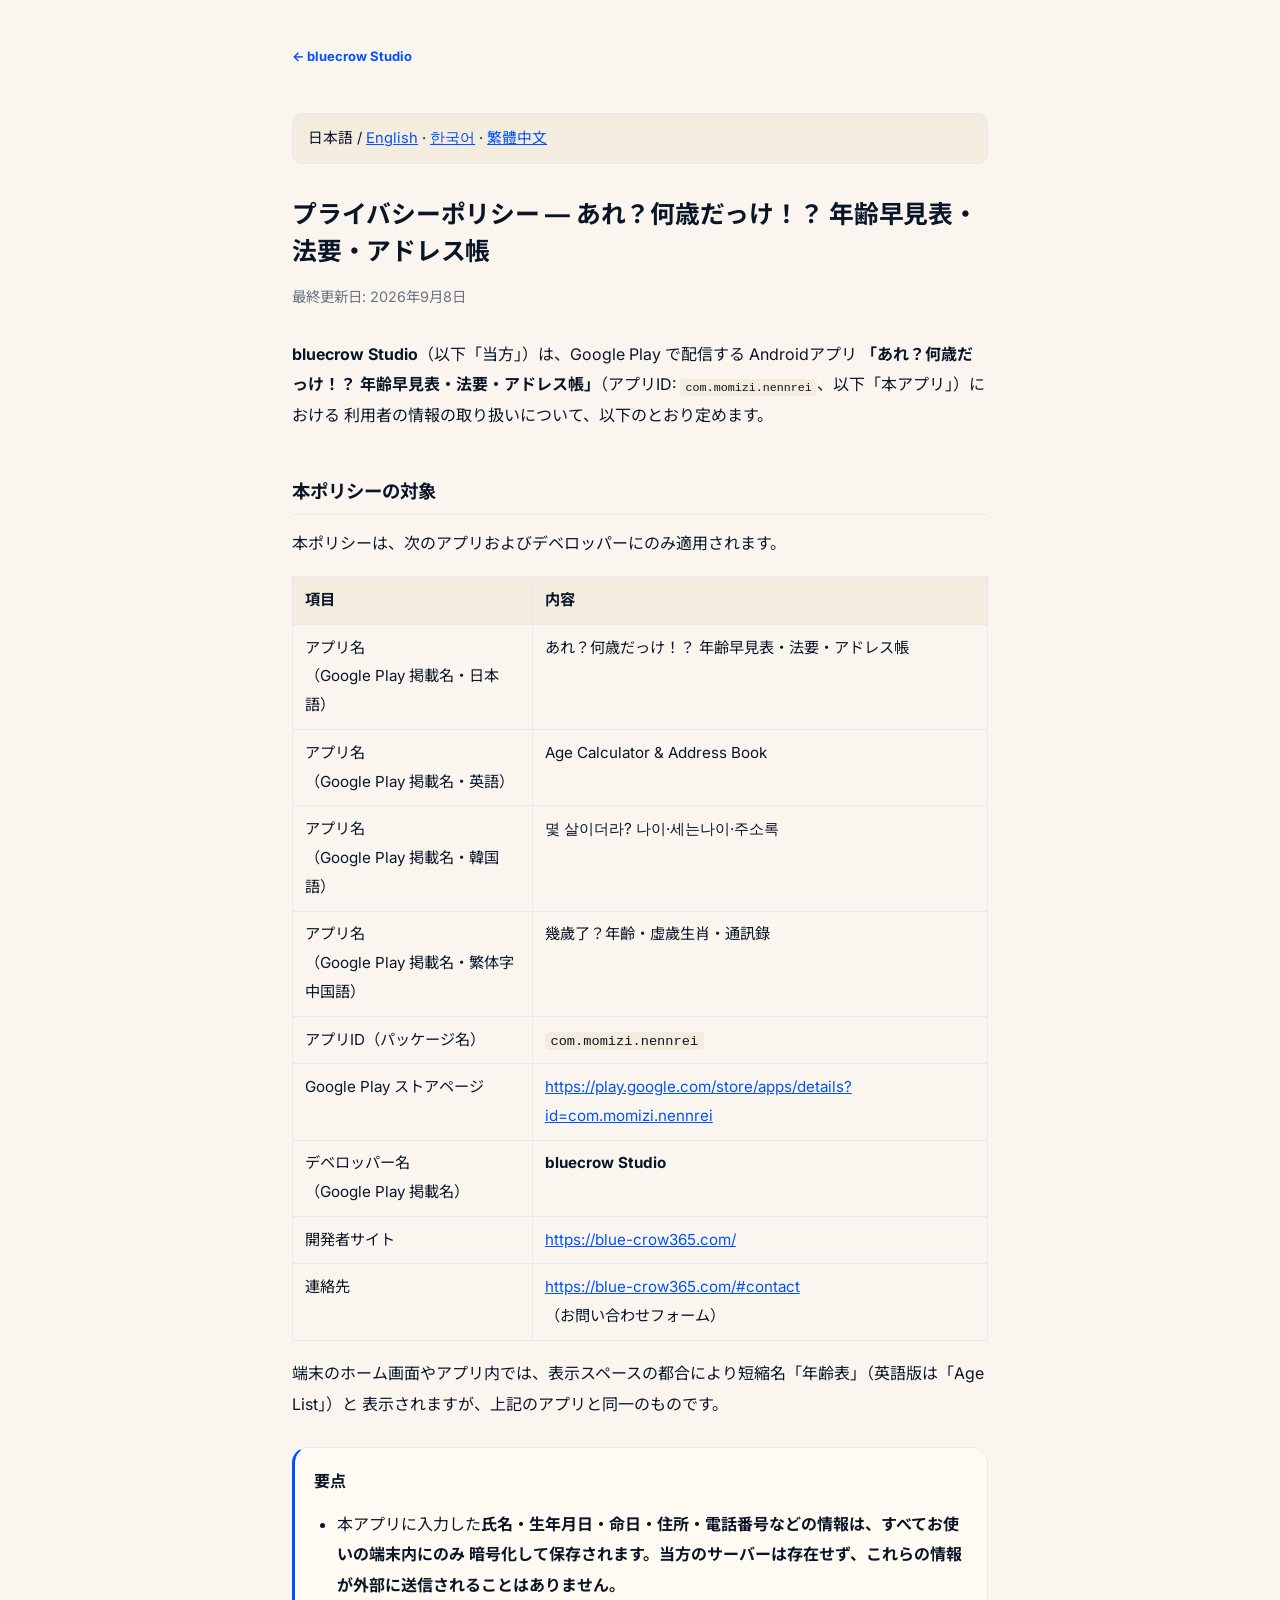
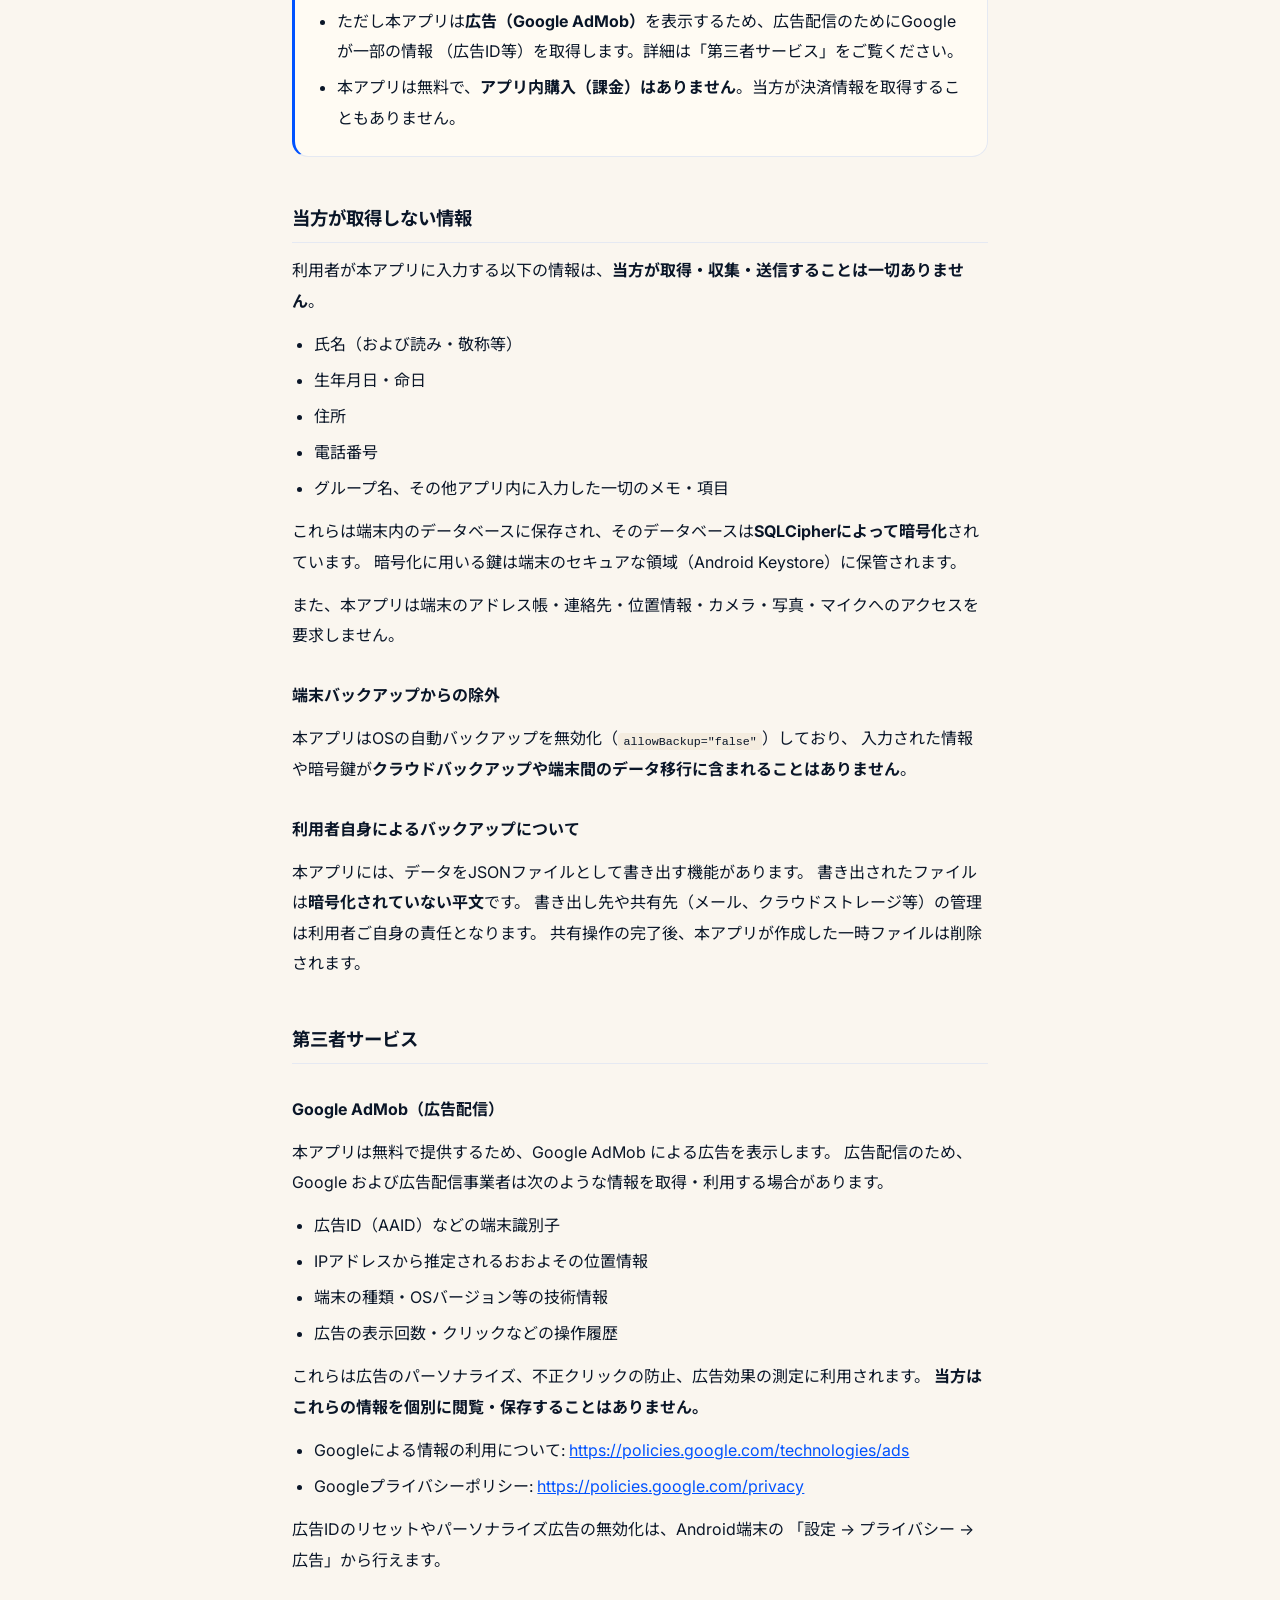
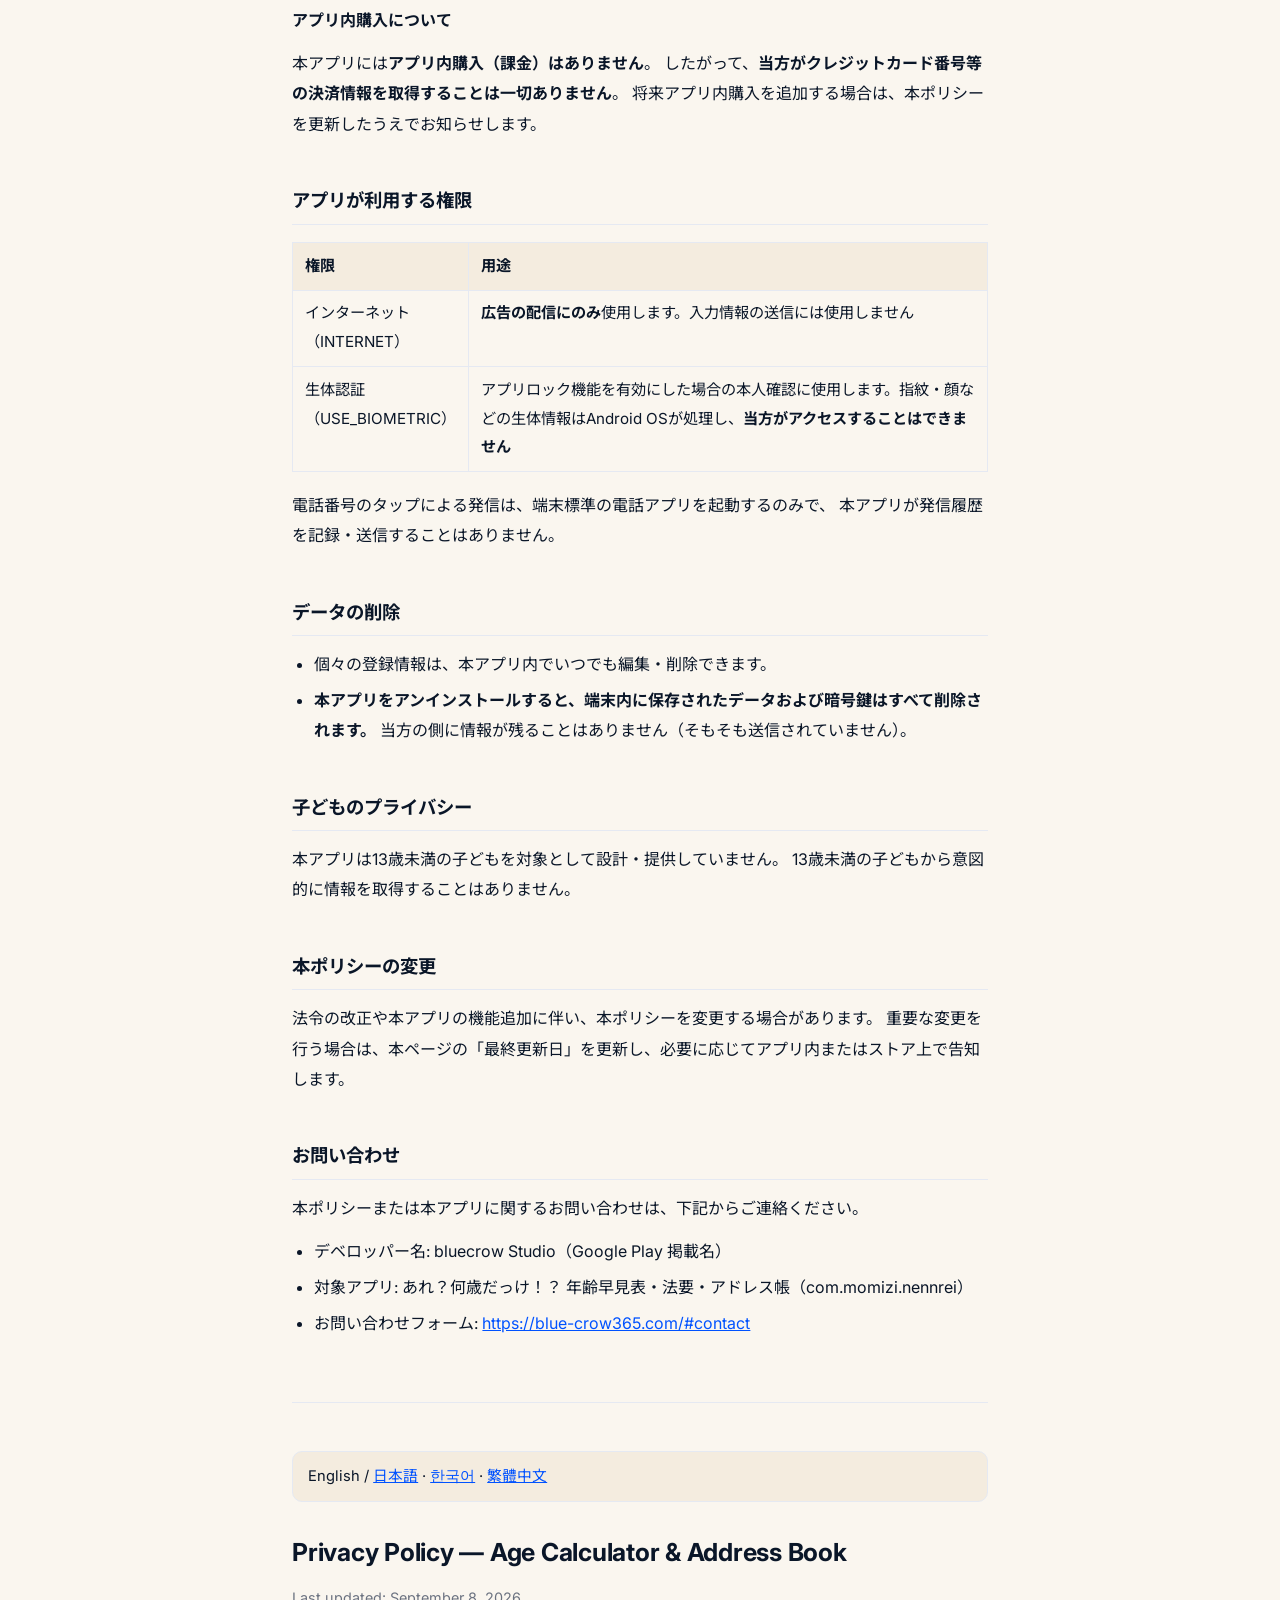
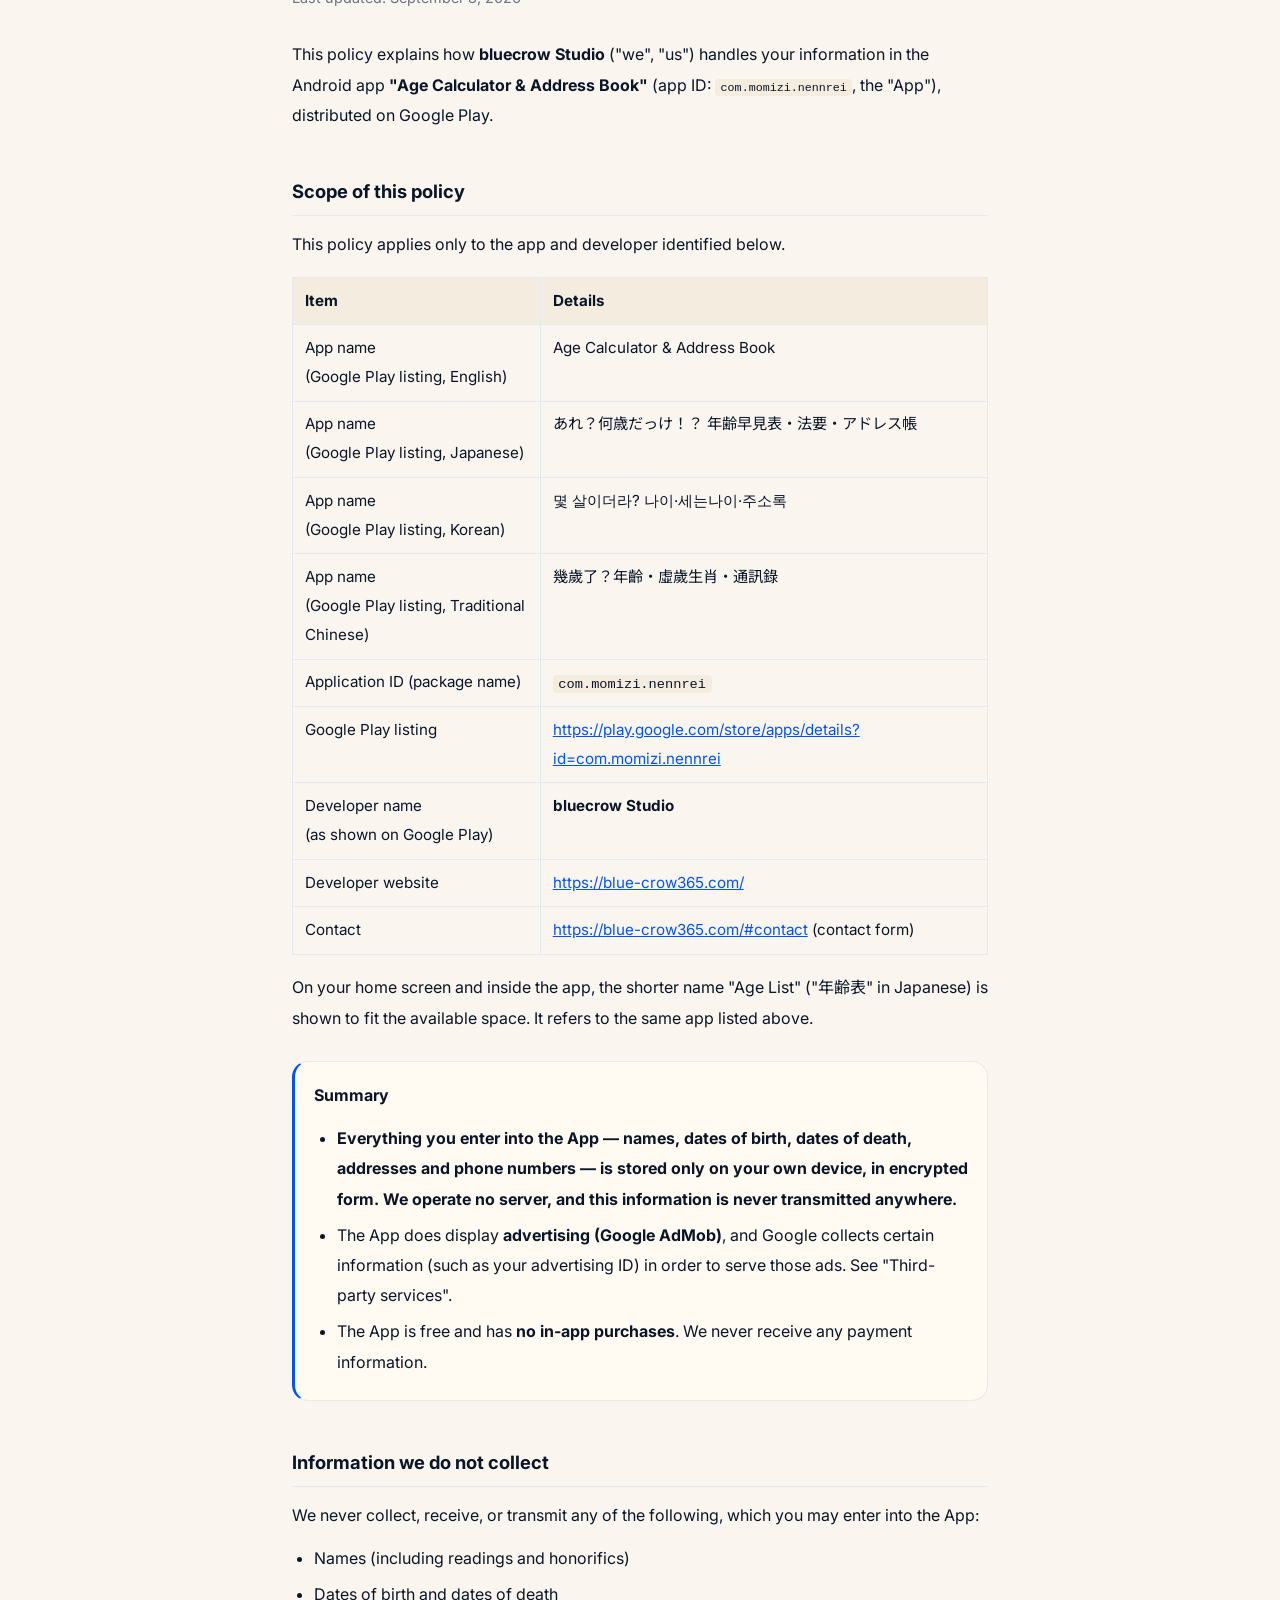
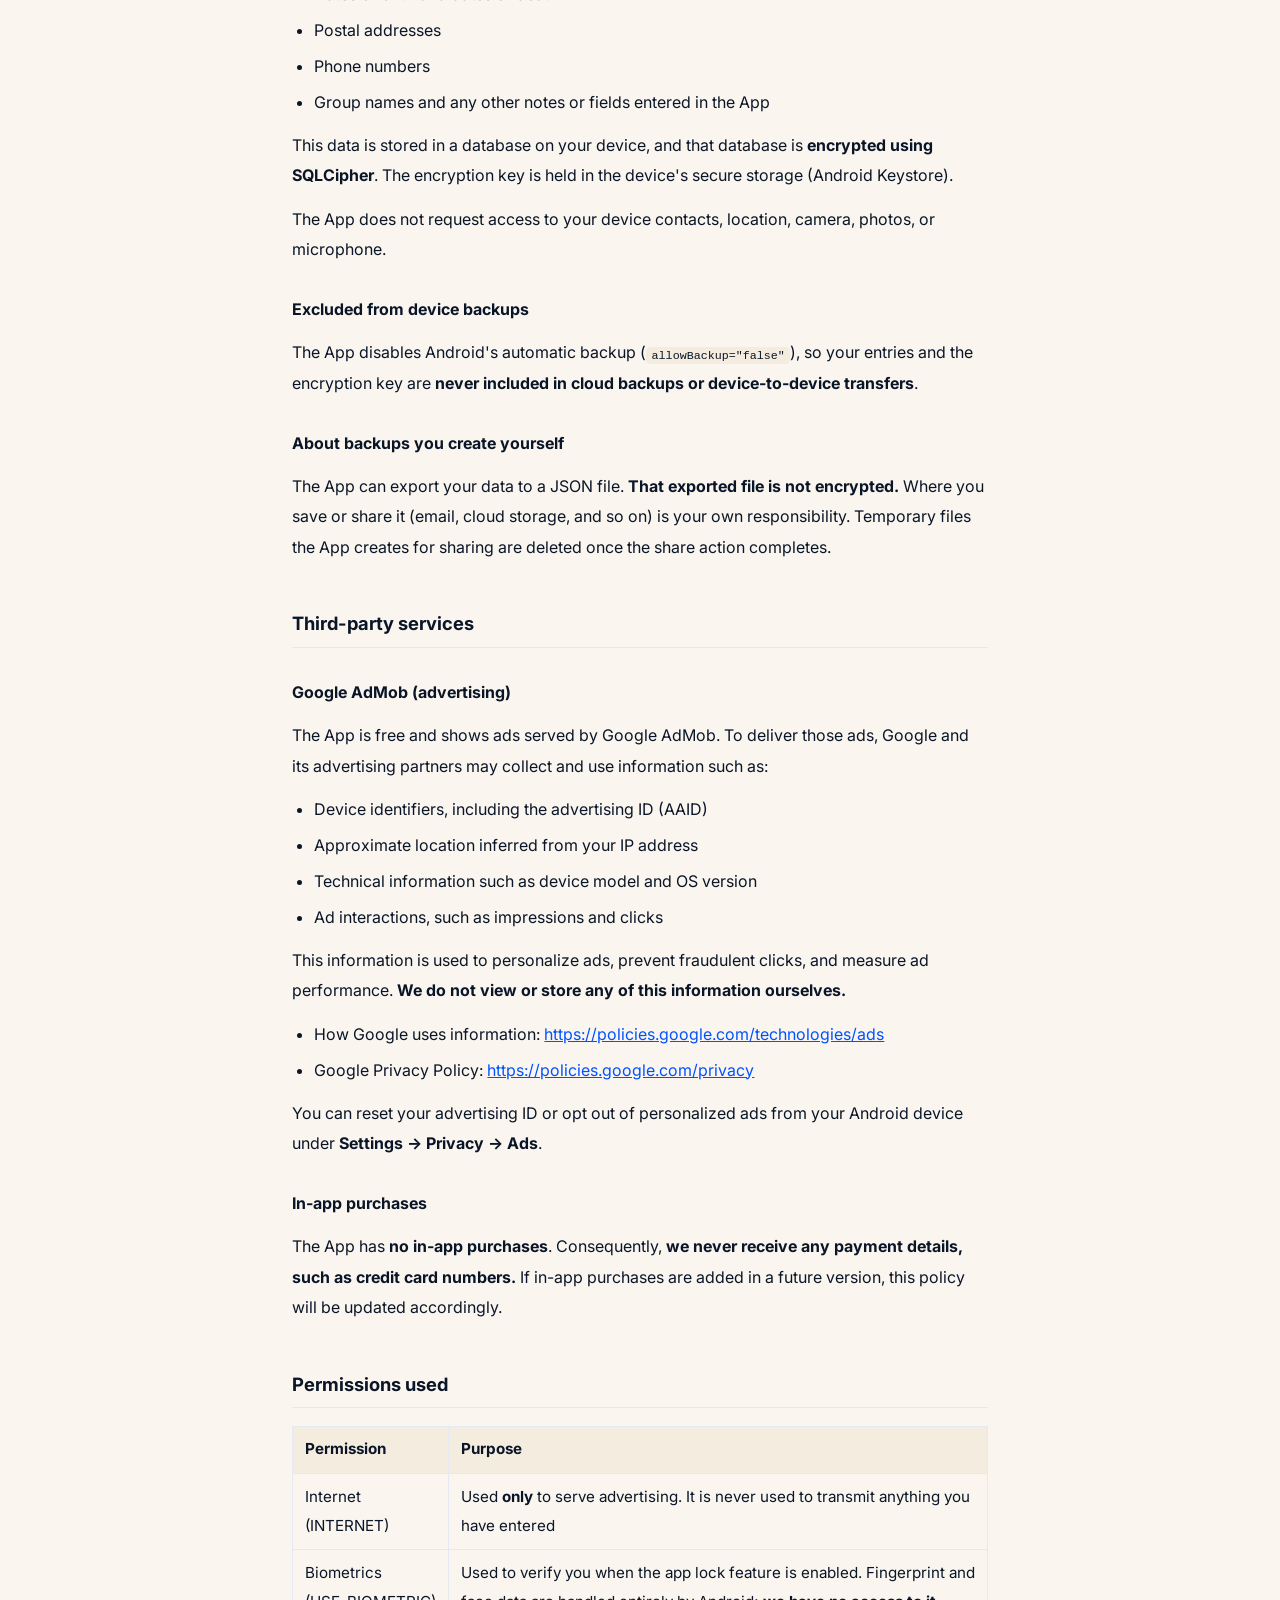
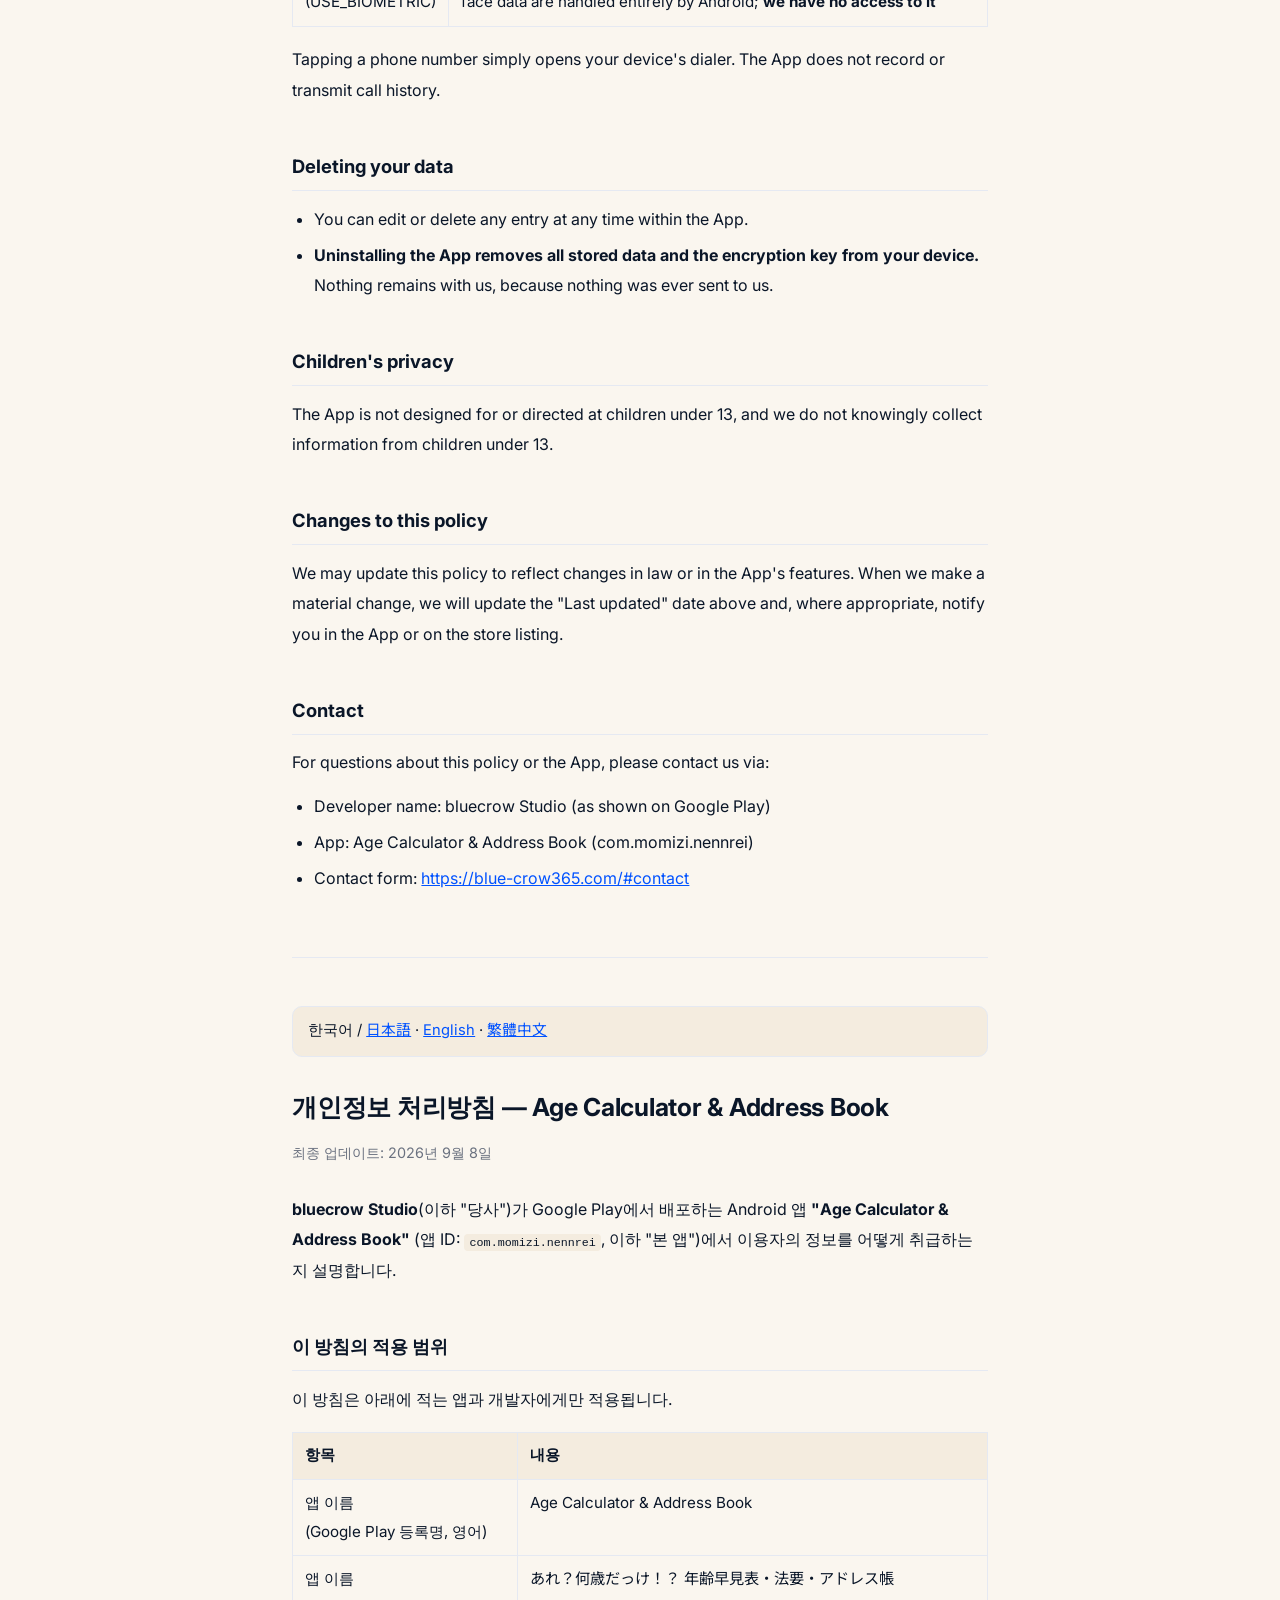
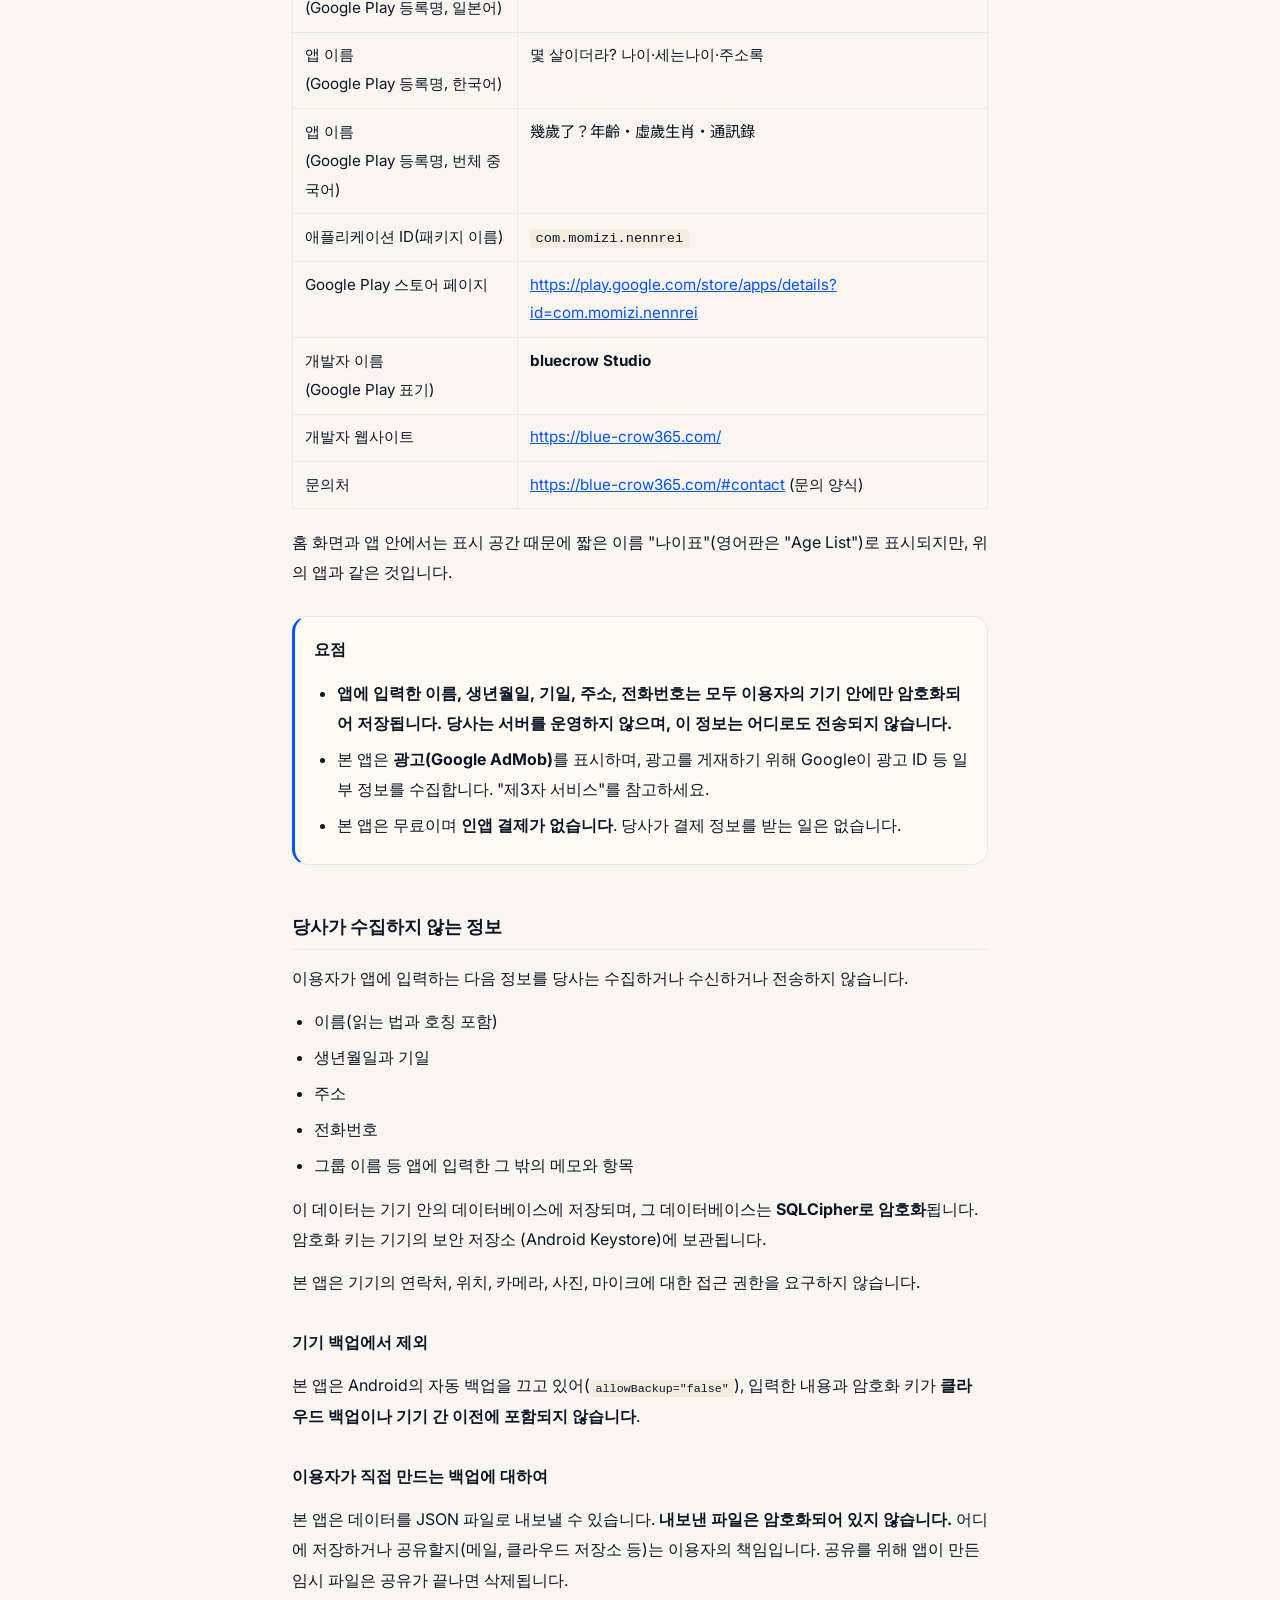
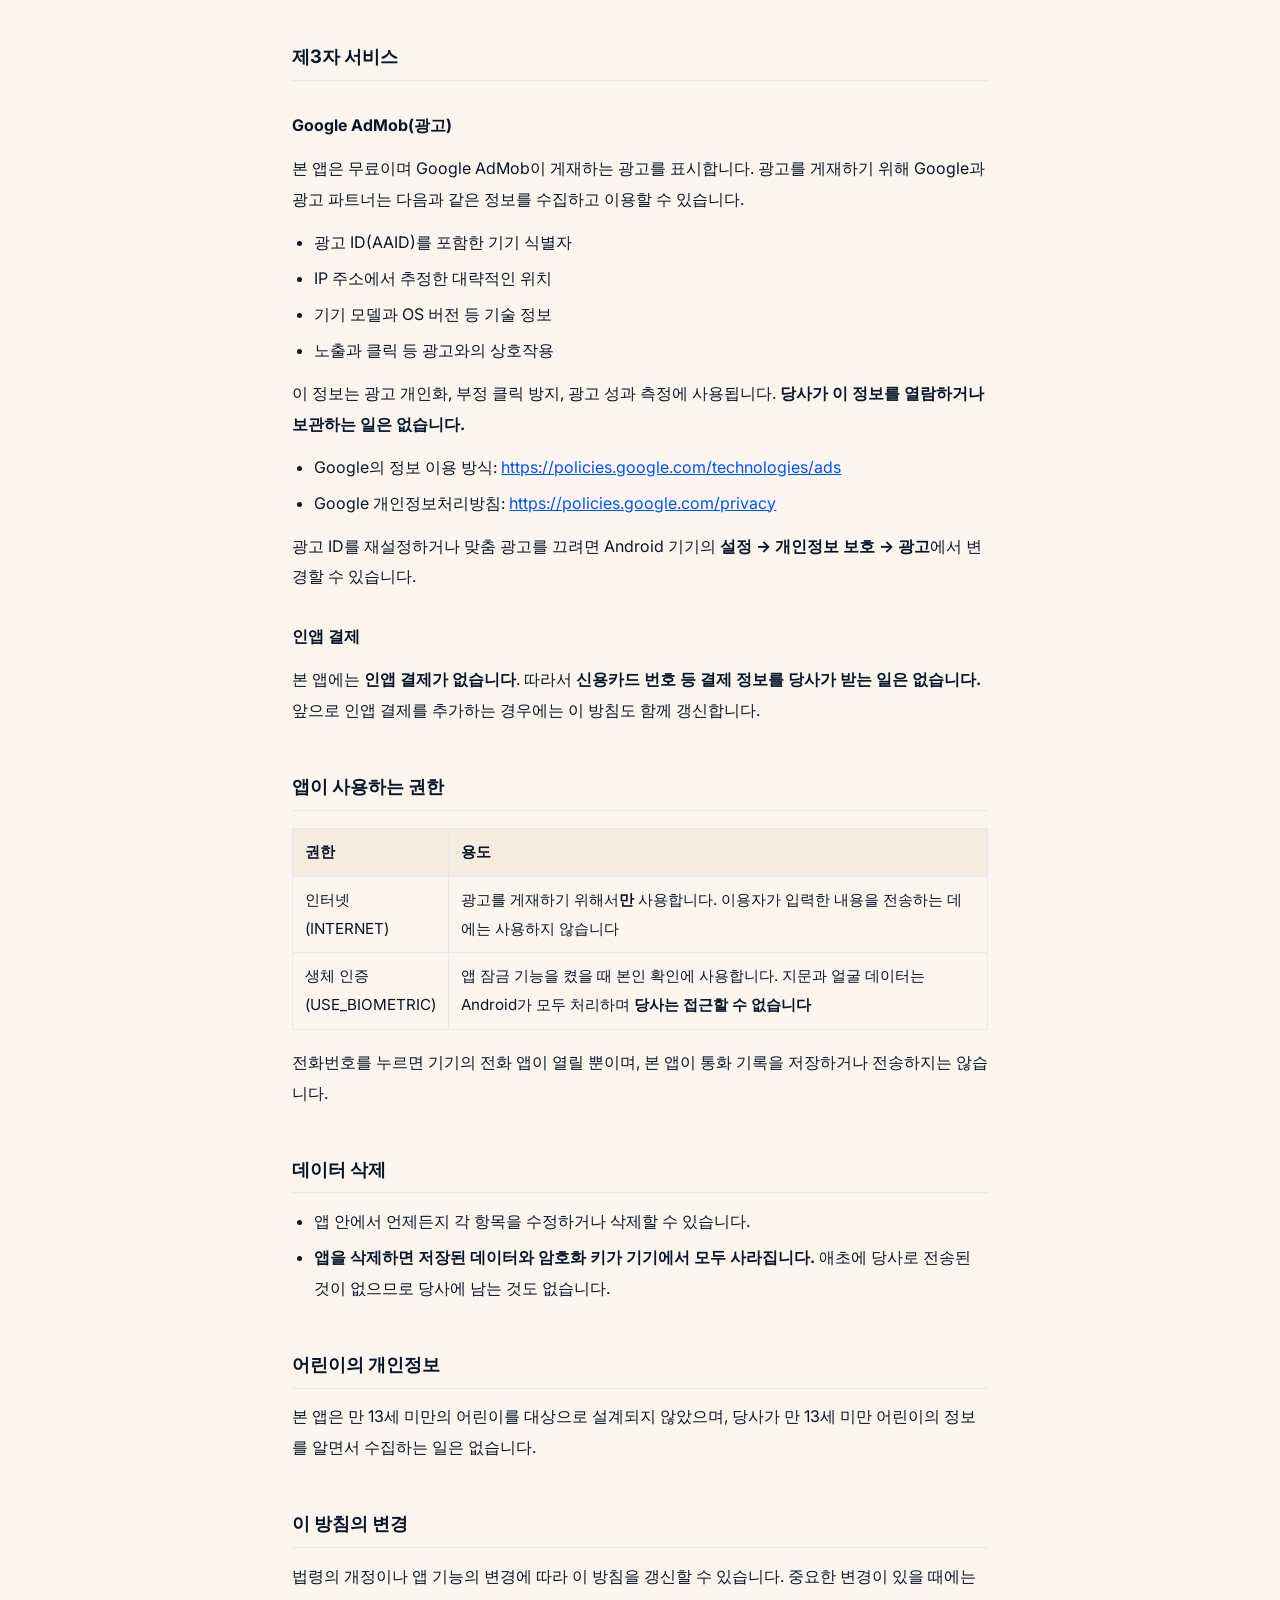
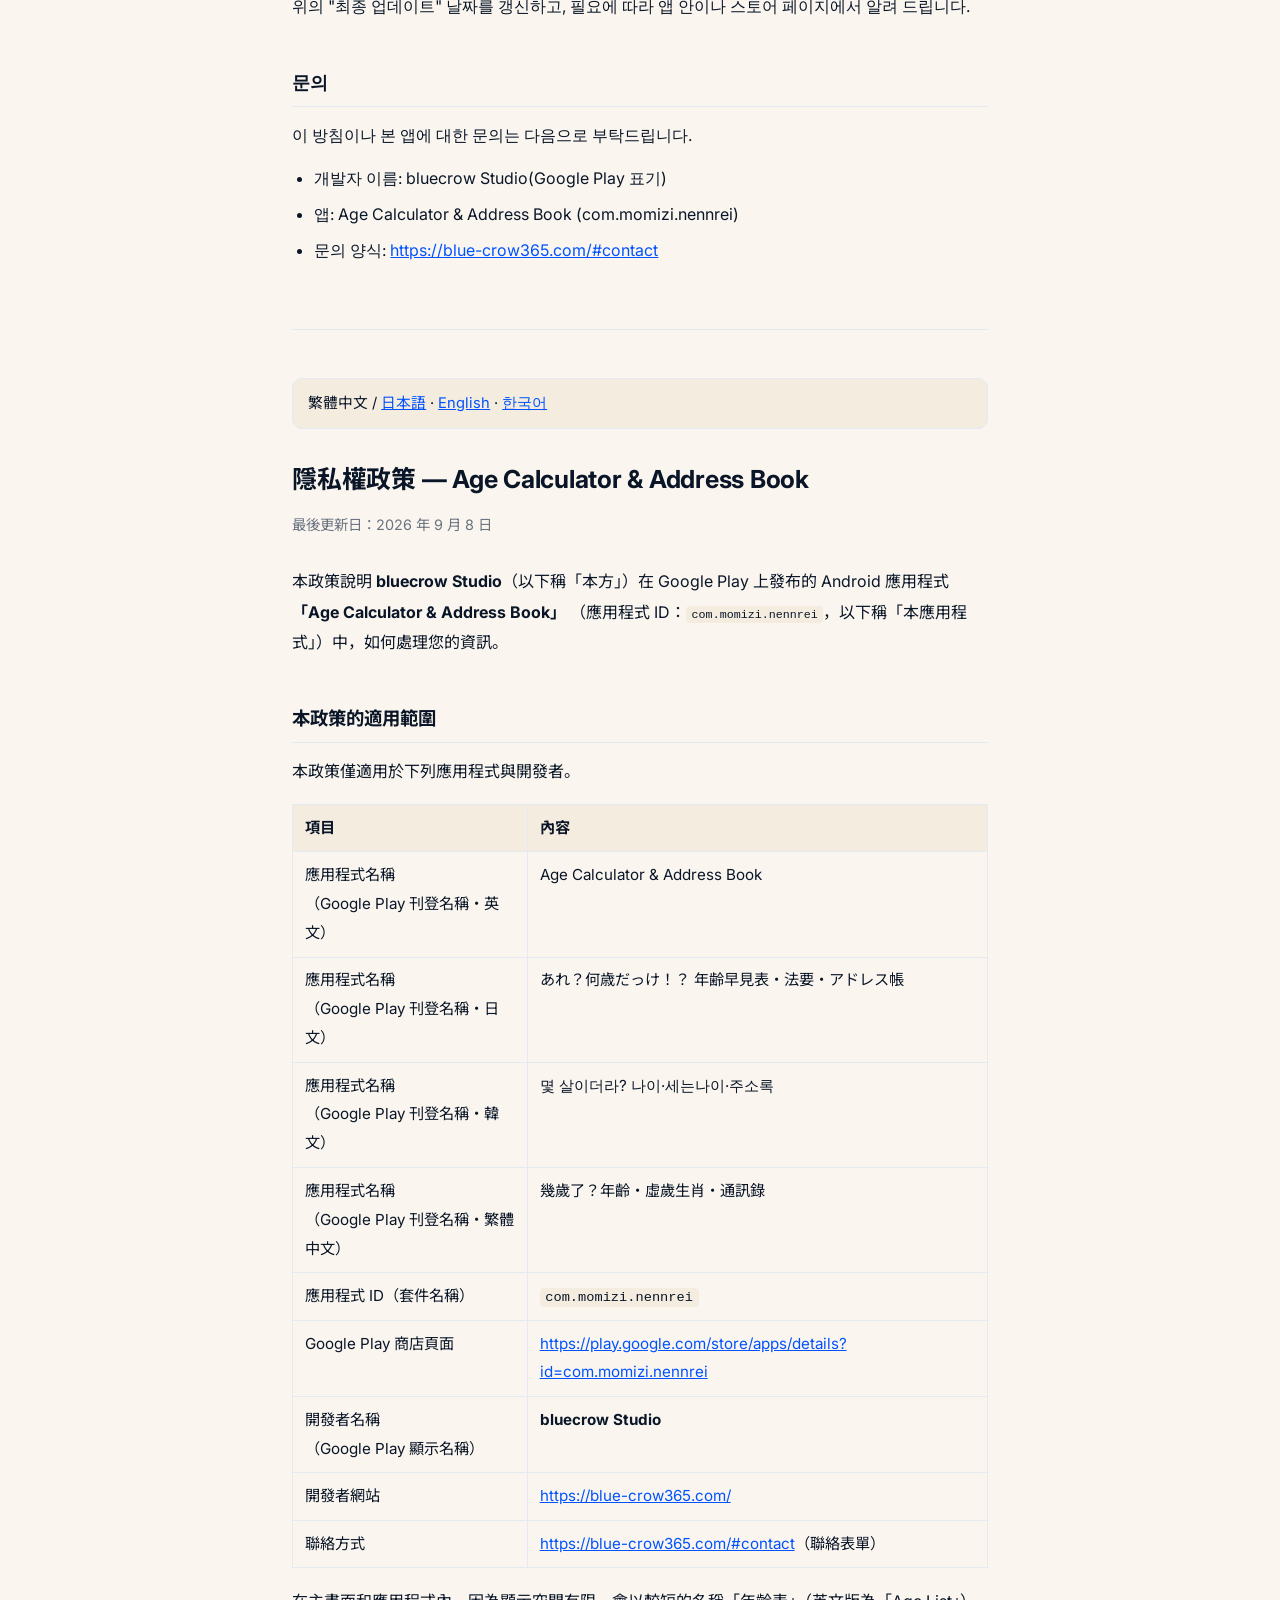
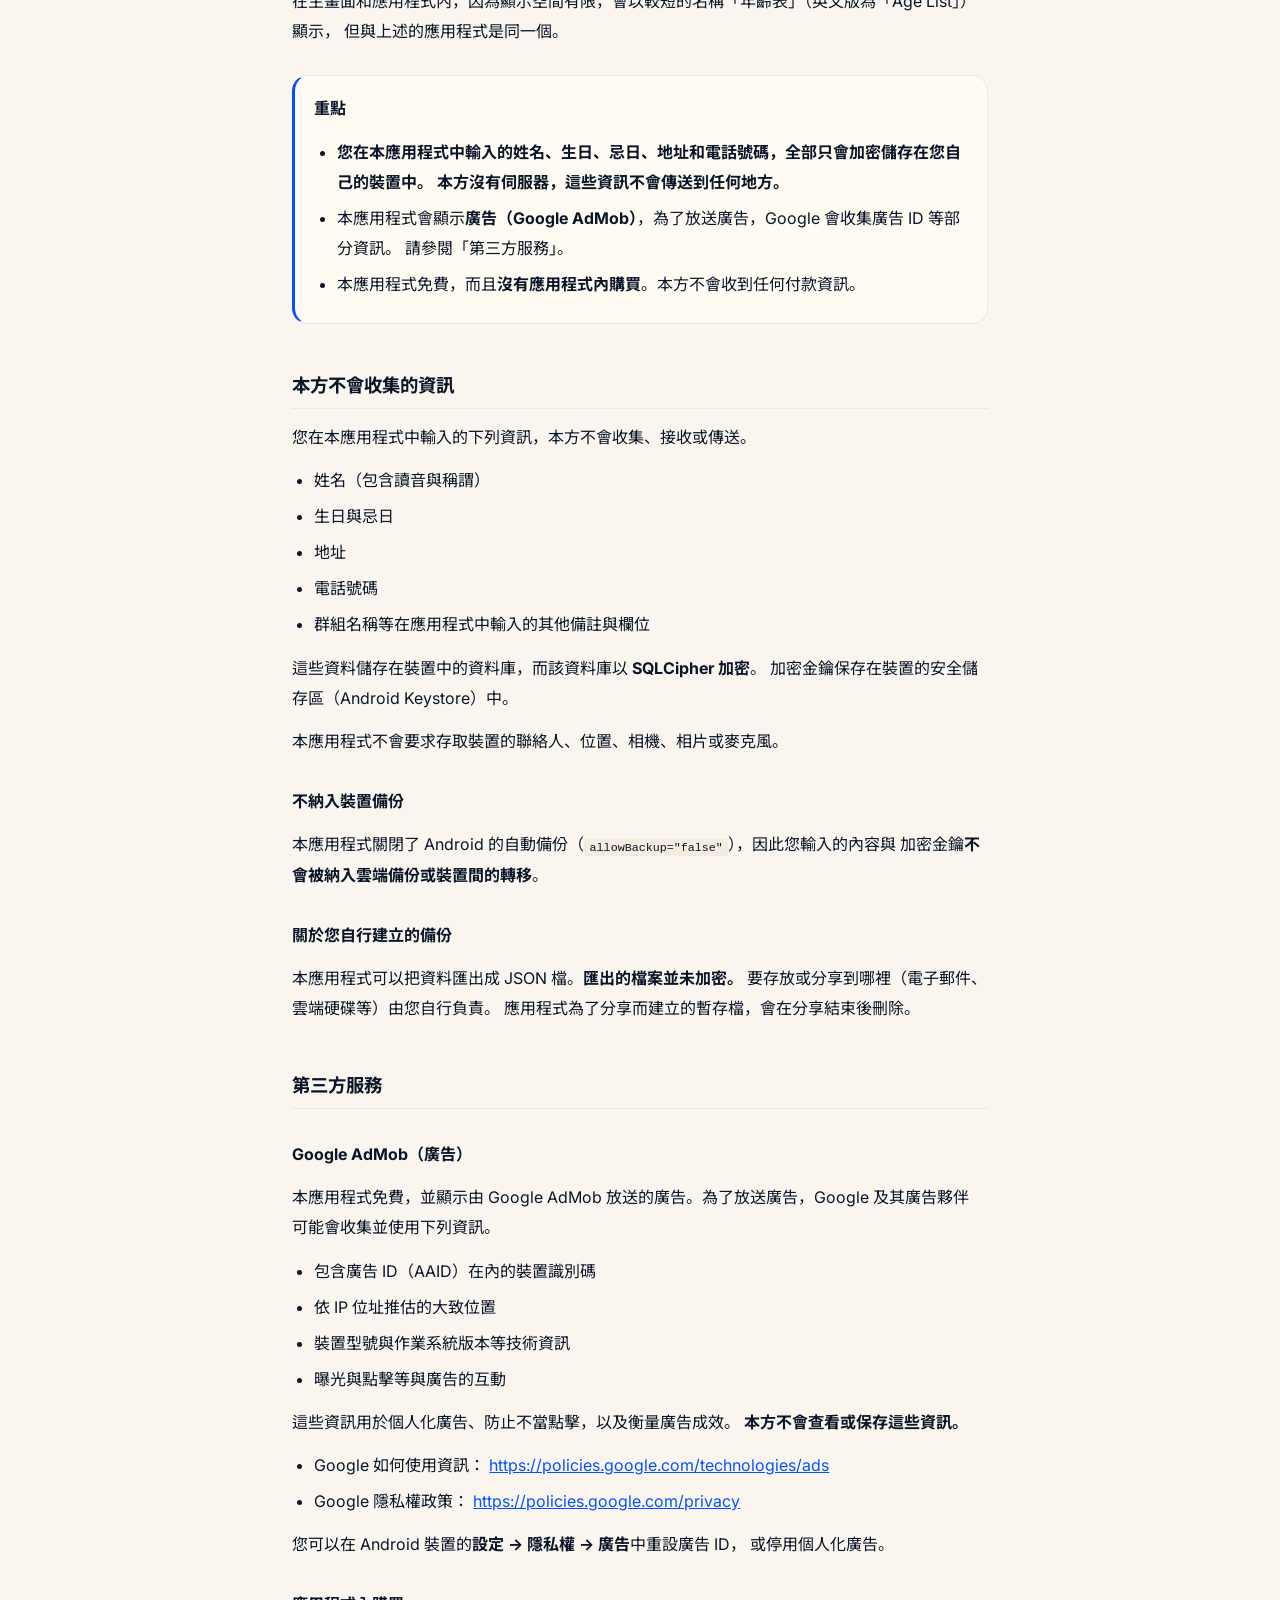
==== privacy/nennrei.html @ 01ea8c37 "プライバシーポリシーのデベロッパー名を bluecrow Studio に変更する Play のデベロッパー名を Momizi Games から bluecrow Studio に改名するのに合わせる" ====
<!DOCTYPE html>
<html lang="ja">
<head>
<meta charset="UTF-8" />
<meta name="viewport" content="width=device-width, initial-scale=1.0" />
<meta name="description" content="bluecrow Studio が提供する Androidアプリ「あれ？何歳だっけ！？ 年齢早見表・法要・アドレス帳」（com.momizi.nennrei）のプライバシーポリシー。入力した情報は端末内で暗号化して保存し、外部に送信しません。" />
<meta name="theme-color" content="#0052FF" />
<meta name="robots" content="index, follow" />
<title>プライバシーポリシー — あれ？何歳だっけ！？ 年齢早見表・法要・アドレス帳 / Privacy Policy — Age Calculator &amp; Address Book | bluecrow Studio</title>

<link rel="canonical" href="https://blue-crow365.com/privacy/nennrei.html" />
<link rel="icon" type="image/svg+xml" href="/favicon.svg" />

<link rel="preconnect" href="https://fonts.googleapis.com">
<link rel="preconnect" href="https://fonts.gstatic.com" crossorigin>
<link href="https://fonts.googleapis.com/css2?family=Inter:wght@400;600;800&family=Noto+Sans+JP:wght@400;600;800&display=swap" rel="stylesheet">
<link rel="stylesheet" href="policy.css?v=2" />
</head>
<body>
<div class="wrap">

<a class="site-link" href="/">&larr; bluecrow Studio</a>

<p class="lang-switch">
  日本語 / <a href="#en">English</a> &middot; <a href="#ko">한국어</a> &middot; <a href="#zh">繁體中文</a>
</p>

<h1 id="ja">プライバシーポリシー — あれ？何歳だっけ！？ 年齢早見表・法要・アドレス帳</h1>
<p class="updated">最終更新日: 2026年9月8日</p>

<p>
  <strong>bluecrow Studio</strong>（以下「当方」）は、Google Play で配信する Androidアプリ
  <strong>「あれ？何歳だっけ！？ 年齢早見表・法要・アドレス帳」</strong>（アプリID: <code>com.momizi.nennrei</code>、以下「本アプリ」）における
  利用者の情報の取り扱いについて、以下のとおり定めます。
</p>

<h2>本ポリシーの対象</h2>
<p>本ポリシーは、次のアプリおよびデベロッパーにのみ適用されます。</p>
<div class="table-wrap">
<table>
  <thead><tr><th>項目</th><th>内容</th></tr></thead>
  <tbody>
    <tr><td>アプリ名<br>（Google Play 掲載名・日本語）</td><td>あれ？何歳だっけ！？ 年齢早見表・法要・アドレス帳</td></tr>
    <tr><td>アプリ名<br>（Google Play 掲載名・英語）</td><td>Age Calculator &amp; Address Book</td></tr>
    <tr><td>アプリ名<br>（Google Play 掲載名・韓国語）</td><td>몇 살이더라? 나이·세는나이·주소록</td></tr>
    <tr><td>アプリ名<br>（Google Play 掲載名・繁体字中国語）</td><td>幾歲了？年齡・虛歲生肖・通訊錄</td></tr>
    <tr><td>アプリID（パッケージ名）</td><td><code>com.momizi.nennrei</code></td></tr>
    <tr><td>Google Play ストアページ</td><td><a href="https://play.google.com/store/apps/details?id=com.momizi.nennrei" target="_blank" rel="noopener noreferrer">https://play.google.com/store/apps/details?id=com.momizi.nennrei</a></td></tr>
    <tr><td>デベロッパー名<br>（Google Play 掲載名）</td><td><strong>bluecrow Studio</strong></td></tr>
    <tr><td>開発者サイト</td><td><a href="https://blue-crow365.com/">https://blue-crow365.com/</a></td></tr>
    <tr><td>連絡先</td><td><a href="/#contact">https://blue-crow365.com/#contact</a>（お問い合わせフォーム）</td></tr>
  </tbody>
</table>
</div>
<p>
  端末のホーム画面やアプリ内では、表示スペースの都合により短縮名「年齢表」（英語版は「Age List」）と
  表示されますが、上記のアプリと同一のものです。
</p>

<div class="summary">
  <p><strong>要点</strong></p>
  <ul>
    <li>本アプリに入力した<strong>氏名・生年月日・命日・住所・電話番号などの情報は、すべてお使いの端末内にのみ
      暗号化して保存されます。当方のサーバーは存在せず、これらの情報が外部に送信されることはありません。</strong></li>
    <li>ただし本アプリは<strong>広告（Google AdMob）</strong>を表示するため、広告配信のためにGoogleが一部の情報
      （広告ID等）を取得します。詳細は「第三者サービス」をご覧ください。</li>
    <li>本アプリは無料で、<strong>アプリ内購入（課金）はありません</strong>。当方が決済情報を取得することもありません。</li>
  </ul>
</div>

<h2>当方が取得しない情報</h2>

<p>利用者が本アプリに入力する以下の情報は、<strong>当方が取得・収集・送信することは一切ありません</strong>。</p>
<ul>
  <li>氏名（および読み・敬称等）</li>
  <li>生年月日・命日</li>
  <li>住所</li>
  <li>電話番号</li>
  <li>グループ名、その他アプリ内に入力した一切のメモ・項目</li>
</ul>
<p>
  これらは端末内のデータベースに保存され、そのデータベースは<strong>SQLCipherによって暗号化</strong>されています。
  暗号化に用いる鍵は端末のセキュアな領域（Android Keystore）に保管されます。
</p>
<p>
  また、本アプリは端末のアドレス帳・連絡先・位置情報・カメラ・写真・マイクへのアクセスを要求しません。
</p>

<h3>端末バックアップからの除外</h3>
<p>
  本アプリはOSの自動バックアップを無効化（<code>allowBackup="false"</code>）しており、
  入力された情報や暗号鍵が<strong>クラウドバックアップや端末間のデータ移行に含まれることはありません</strong>。
</p>

<h3>利用者自身によるバックアップについて</h3>
<p>
  本アプリには、データをJSONファイルとして書き出す機能があります。
  書き出されたファイルは<strong>暗号化されていない平文</strong>です。
  書き出し先や共有先（メール、クラウドストレージ等）の管理は利用者ご自身の責任となります。
  共有操作の完了後、本アプリが作成した一時ファイルは削除されます。
</p>

<h2>第三者サービス</h2>

<h3>Google AdMob（広告配信）</h3>
<p>
  本アプリは無料で提供するため、Google AdMob による広告を表示します。
  広告配信のため、Google および広告配信事業者は次のような情報を取得・利用する場合があります。
</p>
<ul>
  <li>広告ID（AAID）などの端末識別子</li>
  <li>IPアドレスから推定されるおおよその位置情報</li>
  <li>端末の種類・OSバージョン等の技術情報</li>
  <li>広告の表示回数・クリックなどの操作履歴</li>
</ul>
<p>
  これらは広告のパーソナライズ、不正クリックの防止、広告効果の測定に利用されます。
  <strong>当方はこれらの情報を個別に閲覧・保存することはありません。</strong>
</p>
<ul>
  <li>Googleによる情報の利用について:
    <a href="https://policies.google.com/technologies/ads"
       target="_blank" rel="noopener noreferrer">https://policies.google.com/technologies/ads</a></li>
  <li>Googleプライバシーポリシー:
    <a href="https://policies.google.com/privacy"
       target="_blank" rel="noopener noreferrer">https://policies.google.com/privacy</a></li>
</ul>
<p>
  広告IDのリセットやパーソナライズ広告の無効化は、Android端末の
  「設定 → プライバシー → 広告」から行えます。
</p>

<h3>アプリ内購入について</h3>
<p>
  本アプリには<strong>アプリ内購入（課金）はありません</strong>。
  したがって、<strong>当方がクレジットカード番号等の決済情報を取得することは一切ありません</strong>。
  将来アプリ内購入を追加する場合は、本ポリシーを更新したうえでお知らせします。
</p>

<h2>アプリが利用する権限</h2>
<div class="table-wrap">
<table>
  <thead><tr><th>権限</th><th>用途</th></tr></thead>
  <tbody>
    <tr>
      <td>インターネット<br>（INTERNET）</td>
      <td><strong>広告の配信にのみ</strong>使用します。入力情報の送信には使用しません</td>
    </tr>
    <tr>
      <td>生体認証<br>（USE_BIOMETRIC）</td>
      <td>アプリロック機能を有効にした場合の本人確認に使用します。指紋・顔などの生体情報はAndroid OSが処理し、<strong>当方がアクセスすることはできません</strong></td>
    </tr>
  </tbody>
</table>
</div>
<p>
  電話番号のタップによる発信は、端末標準の電話アプリを起動するのみで、
  本アプリが発信履歴を記録・送信することはありません。
</p>

<h2>データの削除</h2>
<ul>
  <li>個々の登録情報は、本アプリ内でいつでも編集・削除できます。</li>
  <li><strong>本アプリをアンインストールすると、端末内に保存されたデータおよび暗号鍵はすべて削除されます。</strong>
    当方の側に情報が残ることはありません（そもそも送信されていません）。</li>
</ul>

<h2>子どものプライバシー</h2>
<p>
  本アプリは13歳未満の子どもを対象として設計・提供していません。
  13歳未満の子どもから意図的に情報を取得することはありません。
</p>

<h2>本ポリシーの変更</h2>
<p>
  法令の改正や本アプリの機能追加に伴い、本ポリシーを変更する場合があります。
  重要な変更を行う場合は、本ページの「最終更新日」を更新し、必要に応じてアプリ内またはストア上で告知します。
</p>

<h2>お問い合わせ</h2>
<p>本ポリシーまたは本アプリに関するお問い合わせは、下記からご連絡ください。</p>
<ul>
  <li>デベロッパー名: bluecrow Studio（Google Play 掲載名）</li>
  <li>対象アプリ: あれ？何歳だっけ！？ 年齢早見表・法要・アドレス帳（com.momizi.nennrei）</li>
  <li>お問い合わせフォーム:
    <a href="/#contact">https://blue-crow365.com/#contact</a></li>
</ul>

<hr>

<p class="lang-switch">
  English / <a href="#ja">日本語</a> &middot; <a href="#ko">한국어</a> &middot; <a href="#zh">繁體中文</a>
</p>

<h1 id="en">Privacy Policy — Age Calculator &amp; Address Book</h1>
<p class="updated">Last updated: September 8, 2026</p>

<p>
  This policy explains how <strong>bluecrow Studio</strong> ("we", "us") handles your information in the
  Android app <strong>"Age Calculator &amp; Address Book"</strong>
  (app ID: <code>com.momizi.nennrei</code>, the "App"), distributed on Google Play.
</p>

<h2>Scope of this policy</h2>
<p>This policy applies only to the app and developer identified below.</p>
<div class="table-wrap">
<table>
  <thead><tr><th>Item</th><th>Details</th></tr></thead>
  <tbody>
    <tr><td>App name<br>(Google Play listing, English)</td><td>Age Calculator &amp; Address Book</td></tr>
    <tr><td>App name<br>(Google Play listing, Japanese)</td><td>あれ？何歳だっけ！？ 年齢早見表・法要・アドレス帳</td></tr>
    <tr><td>App name<br>(Google Play listing, Korean)</td><td>몇 살이더라? 나이·세는나이·주소록</td></tr>
    <tr><td>App name<br>(Google Play listing, Traditional Chinese)</td><td>幾歲了？年齡・虛歲生肖・通訊錄</td></tr>
    <tr><td>Application ID (package name)</td><td><code>com.momizi.nennrei</code></td></tr>
    <tr><td>Google Play listing</td><td><a href="https://play.google.com/store/apps/details?id=com.momizi.nennrei" target="_blank" rel="noopener noreferrer">https://play.google.com/store/apps/details?id=com.momizi.nennrei</a></td></tr>
    <tr><td>Developer name<br>(as shown on Google Play)</td><td><strong>bluecrow Studio</strong></td></tr>
    <tr><td>Developer website</td><td><a href="https://blue-crow365.com/">https://blue-crow365.com/</a></td></tr>
    <tr><td>Contact</td><td><a href="/#contact">https://blue-crow365.com/#contact</a> (contact form)</td></tr>
  </tbody>
</table>
</div>
<p>
  On your home screen and inside the app, the shorter name "Age List" ("年齢表" in Japanese) is shown
  to fit the available space. It refers to the same app listed above.
</p>

<div class="summary">
  <p><strong>Summary</strong></p>
  <ul>
    <li><strong>Everything you enter into the App — names, dates of birth, dates of death, addresses and
      phone numbers — is stored only on your own device, in encrypted form. We operate no server,
      and this information is never transmitted anywhere.</strong></li>
    <li>The App does display <strong>advertising (Google AdMob)</strong>, and Google collects certain
      information (such as your advertising ID) in order to serve those ads. See "Third-party services".</li>
    <li>The App is free and has <strong>no in-app purchases</strong>. We never receive any payment information.</li>
  </ul>
</div>

<h2>Information we do not collect</h2>
<p>We never collect, receive, or transmit any of the following, which you may enter into the App:</p>
<ul>
  <li>Names (including readings and honorifics)</li>
  <li>Dates of birth and dates of death</li>
  <li>Postal addresses</li>
  <li>Phone numbers</li>
  <li>Group names and any other notes or fields entered in the App</li>
</ul>
<p>
  This data is stored in a database on your device, and that database is
  <strong>encrypted using SQLCipher</strong>. The encryption key is held in the device's secure
  storage (Android Keystore).
</p>
<p>
  The App does not request access to your device contacts, location, camera, photos, or microphone.
</p>

<h3>Excluded from device backups</h3>
<p>
  The App disables Android's automatic backup (<code>allowBackup="false"</code>), so your entries and
  the encryption key are <strong>never included in cloud backups or device-to-device transfers</strong>.
</p>

<h3>About backups you create yourself</h3>
<p>
  The App can export your data to a JSON file. <strong>That exported file is not encrypted.</strong>
  Where you save or share it (email, cloud storage, and so on) is your own responsibility.
  Temporary files the App creates for sharing are deleted once the share action completes.
</p>

<h2>Third-party services</h2>

<h3>Google AdMob (advertising)</h3>
<p>
  The App is free and shows ads served by Google AdMob. To deliver those ads, Google and its
  advertising partners may collect and use information such as:
</p>
<ul>
  <li>Device identifiers, including the advertising ID (AAID)</li>
  <li>Approximate location inferred from your IP address</li>
  <li>Technical information such as device model and OS version</li>
  <li>Ad interactions, such as impressions and clicks</li>
</ul>
<p>
  This information is used to personalize ads, prevent fraudulent clicks, and measure ad
  performance. <strong>We do not view or store any of this information ourselves.</strong>
</p>
<ul>
  <li>How Google uses information:
    <a href="https://policies.google.com/technologies/ads"
       target="_blank" rel="noopener noreferrer">https://policies.google.com/technologies/ads</a></li>
  <li>Google Privacy Policy:
    <a href="https://policies.google.com/privacy"
       target="_blank" rel="noopener noreferrer">https://policies.google.com/privacy</a></li>
</ul>
<p>
  You can reset your advertising ID or opt out of personalized ads from your Android device under
  <strong>Settings &rarr; Privacy &rarr; Ads</strong>.
</p>

<h3>In-app purchases</h3>
<p>
  The App has <strong>no in-app purchases</strong>. Consequently,
  <strong>we never receive any payment details, such as credit card numbers.</strong>
  If in-app purchases are added in a future version, this policy will be updated accordingly.
</p>

<h2>Permissions used</h2>
<div class="table-wrap">
<table>
  <thead><tr><th>Permission</th><th>Purpose</th></tr></thead>
  <tbody>
    <tr>
      <td>Internet<br>(INTERNET)</td>
      <td>Used <strong>only</strong> to serve advertising. It is never used to transmit anything you have entered</td>
    </tr>
    <tr>
      <td>Biometrics<br>(USE_BIOMETRIC)</td>
      <td>Used to verify you when the app lock feature is enabled. Fingerprint and face data are handled entirely by Android; <strong>we have no access to it</strong></td>
    </tr>
  </tbody>
</table>
</div>
<p>
  Tapping a phone number simply opens your device's dialer. The App does not record or transmit
  call history.
</p>

<h2>Deleting your data</h2>
<ul>
  <li>You can edit or delete any entry at any time within the App.</li>
  <li><strong>Uninstalling the App removes all stored data and the encryption key from your device.</strong>
    Nothing remains with us, because nothing was ever sent to us.</li>
</ul>

<h2>Children's privacy</h2>
<p>
  The App is not designed for or directed at children under 13, and we do not knowingly collect
  information from children under 13.
</p>

<h2>Changes to this policy</h2>
<p>
  We may update this policy to reflect changes in law or in the App's features. When we make a
  material change, we will update the "Last updated" date above and, where appropriate, notify you
  in the App or on the store listing.
</p>

<h2>Contact</h2>
<p>For questions about this policy or the App, please contact us via:</p>
<ul>
  <li>Developer name: bluecrow Studio (as shown on Google Play)</li>
  <li>App: Age Calculator &amp; Address Book (com.momizi.nennrei)</li>
  <li>Contact form:
    <a href="/#contact">https://blue-crow365.com/#contact</a></li>
</ul>

<hr>

<p class="lang-switch">
  한국어 / <a href="#ja">日本語</a> · <a href="#en">English</a> · <a href="#zh">繁體中文</a>
</p>

<h1 id="ko">개인정보 처리방침 — Age Calculator &amp; Address Book</h1>
<p class="updated">최종 업데이트: 2026년 9월 8일</p>

<p>
  <strong>bluecrow Studio</strong>(이하 "당사")가 Google Play에서 배포하는 Android 앱
  <strong>"Age Calculator &amp; Address Book"</strong>
  (앱 ID: <code>com.momizi.nennrei</code>, 이하 "본 앱")에서 이용자의 정보를 어떻게 취급하는지 설명합니다.
</p>

<h2>이 방침의 적용 범위</h2>
<p>이 방침은 아래에 적는 앱과 개발자에게만 적용됩니다.</p>
<div class="table-wrap">
<table>
  <thead><tr><th>항목</th><th>내용</th></tr></thead>
  <tbody>
    <tr><td>앱 이름<br>(Google Play 등록명, 영어)</td><td>Age Calculator &amp; Address Book</td></tr>
    <tr><td>앱 이름<br>(Google Play 등록명, 일본어)</td><td>あれ？何歳だっけ！？ 年齢早見表・法要・アドレス帳</td></tr>
    <tr><td>앱 이름<br>(Google Play 등록명, 한국어)</td><td>몇 살이더라? 나이·세는나이·주소록</td></tr>
    <tr><td>앱 이름<br>(Google Play 등록명, 번체 중국어)</td><td>幾歲了？年齡・虛歲生肖・通訊錄</td></tr>
    <tr><td>애플리케이션 ID(패키지 이름)</td><td><code>com.momizi.nennrei</code></td></tr>
    <tr><td>Google Play 스토어 페이지</td><td><a href="https://play.google.com/store/apps/details?id=com.momizi.nennrei" target="_blank" rel="noopener noreferrer">https://play.google.com/store/apps/details?id=com.momizi.nennrei</a></td></tr>
    <tr><td>개발자 이름<br>(Google Play 표기)</td><td><strong>bluecrow Studio</strong></td></tr>
    <tr><td>개발자 웹사이트</td><td><a href="https://blue-crow365.com/">https://blue-crow365.com/</a></td></tr>
    <tr><td>문의처</td><td><a href="/#contact">https://blue-crow365.com/#contact</a> (문의 양식)</td></tr>
  </tbody>
</table>
</div>
<p>
  홈 화면과 앱 안에서는 표시 공간 때문에 짧은 이름 "나이표"(영어판은 "Age List")로 표시되지만,
  위의 앱과 같은 것입니다.
</p>

<div class="summary">
  <p><strong>요점</strong></p>
  <ul>
    <li><strong>앱에 입력한 이름, 생년월일, 기일, 주소, 전화번호는 모두 이용자의 기기 안에만
      암호화되어 저장됩니다. 당사는 서버를 운영하지 않으며, 이 정보는 어디로도 전송되지 않습니다.</strong></li>
    <li>본 앱은 <strong>광고(Google AdMob)</strong>를 표시하며, 광고를 게재하기 위해 Google이
      광고 ID 등 일부 정보를 수집합니다. "제3자 서비스"를 참고하세요.</li>
    <li>본 앱은 무료이며 <strong>인앱 결제가 없습니다</strong>. 당사가 결제 정보를 받는 일은 없습니다.</li>
  </ul>
</div>

<h2>당사가 수집하지 않는 정보</h2>
<p>이용자가 앱에 입력하는 다음 정보를 당사는 수집하거나 수신하거나 전송하지 않습니다.</p>
<ul>
  <li>이름(읽는 법과 호칭 포함)</li>
  <li>생년월일과 기일</li>
  <li>주소</li>
  <li>전화번호</li>
  <li>그룹 이름 등 앱에 입력한 그 밖의 메모와 항목</li>
</ul>
<p>
  이 데이터는 기기 안의 데이터베이스에 저장되며, 그 데이터베이스는
  <strong>SQLCipher로 암호화</strong>됩니다. 암호화 키는 기기의 보안 저장소
  (Android Keystore)에 보관됩니다.
</p>
<p>
  본 앱은 기기의 연락처, 위치, 카메라, 사진, 마이크에 대한 접근 권한을 요구하지 않습니다.
</p>

<h3>기기 백업에서 제외</h3>
<p>
  본 앱은 Android의 자동 백업을 끄고 있어(<code>allowBackup="false"</code>), 입력한 내용과
  암호화 키가 <strong>클라우드 백업이나 기기 간 이전에 포함되지 않습니다</strong>.
</p>

<h3>이용자가 직접 만드는 백업에 대하여</h3>
<p>
  본 앱은 데이터를 JSON 파일로 내보낼 수 있습니다. <strong>내보낸 파일은 암호화되어 있지 않습니다.</strong>
  어디에 저장하거나 공유할지(메일, 클라우드 저장소 등)는 이용자의 책임입니다.
  공유를 위해 앱이 만든 임시 파일은 공유가 끝나면 삭제됩니다.
</p>

<h2>제3자 서비스</h2>

<h3>Google AdMob(광고)</h3>
<p>
  본 앱은 무료이며 Google AdMob이 게재하는 광고를 표시합니다. 광고를 게재하기 위해 Google과
  광고 파트너는 다음과 같은 정보를 수집하고 이용할 수 있습니다.
</p>
<ul>
  <li>광고 ID(AAID)를 포함한 기기 식별자</li>
  <li>IP 주소에서 추정한 대략적인 위치</li>
  <li>기기 모델과 OS 버전 등 기술 정보</li>
  <li>노출과 클릭 등 광고와의 상호작용</li>
</ul>
<p>
  이 정보는 광고 개인화, 부정 클릭 방지, 광고 성과 측정에 사용됩니다.
  <strong>당사가 이 정보를 열람하거나 보관하는 일은 없습니다.</strong>
</p>
<ul>
  <li>Google의 정보 이용 방식:
    <a href="https://policies.google.com/technologies/ads"
       target="_blank" rel="noopener noreferrer">https://policies.google.com/technologies/ads</a></li>
  <li>Google 개인정보처리방침:
    <a href="https://policies.google.com/privacy"
       target="_blank" rel="noopener noreferrer">https://policies.google.com/privacy</a></li>
</ul>
<p>
  광고 ID를 재설정하거나 맞춤 광고를 끄려면 Android 기기의
  <strong>설정 &rarr; 개인정보 보호 &rarr; 광고</strong>에서 변경할 수 있습니다.
</p>

<h3>인앱 결제</h3>
<p>
  본 앱에는 <strong>인앱 결제가 없습니다</strong>. 따라서
  <strong>신용카드 번호 등 결제 정보를 당사가 받는 일은 없습니다.</strong>
  앞으로 인앱 결제를 추가하는 경우에는 이 방침도 함께 갱신합니다.
</p>

<h2>앱이 사용하는 권한</h2>
<div class="table-wrap">
<table>
  <thead><tr><th>권한</th><th>용도</th></tr></thead>
  <tbody>
    <tr>
      <td>인터넷<br>(INTERNET)</td>
      <td>광고를 게재하기 위해서<strong>만</strong> 사용합니다. 이용자가 입력한 내용을 전송하는 데에는 사용하지 않습니다</td>
    </tr>
    <tr>
      <td>생체 인증<br>(USE_BIOMETRIC)</td>
      <td>앱 잠금 기능을 켰을 때 본인 확인에 사용합니다. 지문과 얼굴 데이터는 Android가 모두 처리하며 <strong>당사는 접근할 수 없습니다</strong></td>
    </tr>
  </tbody>
</table>
</div>
<p>
  전화번호를 누르면 기기의 전화 앱이 열릴 뿐이며, 본 앱이 통화 기록을 저장하거나 전송하지는 않습니다.
</p>

<h2>데이터 삭제</h2>
<ul>
  <li>앱 안에서 언제든지 각 항목을 수정하거나 삭제할 수 있습니다.</li>
  <li><strong>앱을 삭제하면 저장된 데이터와 암호화 키가 기기에서 모두 사라집니다.</strong>
    애초에 당사로 전송된 것이 없으므로 당사에 남는 것도 없습니다.</li>
</ul>

<h2>어린이의 개인정보</h2>
<p>
  본 앱은 만 13세 미만의 어린이를 대상으로 설계되지 않았으며, 당사가 만 13세 미만 어린이의
  정보를 알면서 수집하는 일은 없습니다.
</p>

<h2>이 방침의 변경</h2>
<p>
  법령의 개정이나 앱 기능의 변경에 따라 이 방침을 갱신할 수 있습니다. 중요한 변경이 있을 때에는
  위의 "최종 업데이트" 날짜를 갱신하고, 필요에 따라 앱 안이나 스토어 페이지에서 알려 드립니다.
</p>

<h2>문의</h2>
<p>이 방침이나 본 앱에 대한 문의는 다음으로 부탁드립니다.</p>
<ul>
  <li>개발자 이름: bluecrow Studio(Google Play 표기)</li>
  <li>앱: Age Calculator &amp; Address Book (com.momizi.nennrei)</li>
  <li>문의 양식:
    <a href="/#contact">https://blue-crow365.com/#contact</a></li>
</ul>

<hr>

<p class="lang-switch">
  繁體中文 / <a href="#ja">日本語</a> · <a href="#en">English</a> · <a href="#ko">한국어</a>
</p>

<h1 id="zh">隱私權政策 — Age Calculator &amp; Address Book</h1>
<p class="updated">最後更新日：2026 年 9 月 8 日</p>

<p>
  本政策說明 <strong>bluecrow Studio</strong>（以下稱「本方」）在 Google Play 上發布的 Android 應用程式
  <strong>「Age Calculator &amp; Address Book」</strong>
  （應用程式 ID：<code>com.momizi.nennrei</code>，以下稱「本應用程式」）中，如何處理您的資訊。
</p>

<h2>本政策的適用範圍</h2>
<p>本政策僅適用於下列應用程式與開發者。</p>
<div class="table-wrap">
<table>
  <thead><tr><th>項目</th><th>內容</th></tr></thead>
  <tbody>
    <tr><td>應用程式名稱<br>（Google Play 刊登名稱・英文）</td><td>Age Calculator &amp; Address Book</td></tr>
    <tr><td>應用程式名稱<br>（Google Play 刊登名稱・日文）</td><td>あれ？何歳だっけ！？ 年齢早見表・法要・アドレス帳</td></tr>
    <tr><td>應用程式名稱<br>（Google Play 刊登名稱・韓文）</td><td>몇 살이더라? 나이·세는나이·주소록</td></tr>
    <tr><td>應用程式名稱<br>（Google Play 刊登名稱・繁體中文）</td><td>幾歲了？年齡・虛歲生肖・通訊錄</td></tr>
    <tr><td>應用程式 ID（套件名稱）</td><td><code>com.momizi.nennrei</code></td></tr>
    <tr><td>Google Play 商店頁面</td><td><a href="https://play.google.com/store/apps/details?id=com.momizi.nennrei" target="_blank" rel="noopener noreferrer">https://play.google.com/store/apps/details?id=com.momizi.nennrei</a></td></tr>
    <tr><td>開發者名稱<br>（Google Play 顯示名稱）</td><td><strong>bluecrow Studio</strong></td></tr>
    <tr><td>開發者網站</td><td><a href="https://blue-crow365.com/">https://blue-crow365.com/</a></td></tr>
    <tr><td>聯絡方式</td><td><a href="/#contact">https://blue-crow365.com/#contact</a>（聯絡表單）</td></tr>
  </tbody>
</table>
</div>
<p>
  在主畫面和應用程式內，因為顯示空間有限，會以較短的名稱「年齡表」（英文版為「Age List」）顯示，
  但與上述的應用程式是同一個。
</p>

<div class="summary">
  <p><strong>重點</strong></p>
  <ul>
    <li><strong>您在本應用程式中輸入的姓名、生日、忌日、地址和電話號碼，全部只會加密儲存在您自己的裝置中。
      本方沒有伺服器，這些資訊不會傳送到任何地方。</strong></li>
    <li>本應用程式會顯示<strong>廣告（Google AdMob）</strong>，為了放送廣告，Google 會收集廣告 ID 等部分資訊。
      請參閱「第三方服務」。</li>
    <li>本應用程式免費，而且<strong>沒有應用程式內購買</strong>。本方不會收到任何付款資訊。</li>
  </ul>
</div>

<h2>本方不會收集的資訊</h2>
<p>您在本應用程式中輸入的下列資訊，本方不會收集、接收或傳送。</p>
<ul>
  <li>姓名（包含讀音與稱謂）</li>
  <li>生日與忌日</li>
  <li>地址</li>
  <li>電話號碼</li>
  <li>群組名稱等在應用程式中輸入的其他備註與欄位</li>
</ul>
<p>
  這些資料儲存在裝置中的資料庫，而該資料庫以 <strong>SQLCipher 加密</strong>。
  加密金鑰保存在裝置的安全儲存區（Android Keystore）中。
</p>
<p>
  本應用程式不會要求存取裝置的聯絡人、位置、相機、相片或麥克風。
</p>

<h3>不納入裝置備份</h3>
<p>
  本應用程式關閉了 Android 的自動備份（<code>allowBackup="false"</code>），因此您輸入的內容與
  加密金鑰<strong>不會被納入雲端備份或裝置間的轉移</strong>。
</p>

<h3>關於您自行建立的備份</h3>
<p>
  本應用程式可以把資料匯出成 JSON 檔。<strong>匯出的檔案並未加密。</strong>
  要存放或分享到哪裡（電子郵件、雲端硬碟等）由您自行負責。
  應用程式為了分享而建立的暫存檔，會在分享結束後刪除。
</p>

<h2>第三方服務</h2>

<h3>Google AdMob（廣告）</h3>
<p>
  本應用程式免費，並顯示由 Google AdMob 放送的廣告。為了放送廣告，Google 及其廣告夥伴
  可能會收集並使用下列資訊。
</p>
<ul>
  <li>包含廣告 ID（AAID）在內的裝置識別碼</li>
  <li>依 IP 位址推估的大致位置</li>
  <li>裝置型號與作業系統版本等技術資訊</li>
  <li>曝光與點擊等與廣告的互動</li>
</ul>
<p>
  這些資訊用於個人化廣告、防止不當點擊，以及衡量廣告成效。
  <strong>本方不會查看或保存這些資訊。</strong>
</p>
<ul>
  <li>Google 如何使用資訊：
    <a href="https://policies.google.com/technologies/ads"
       target="_blank" rel="noopener noreferrer">https://policies.google.com/technologies/ads</a></li>
  <li>Google 隱私權政策：
    <a href="https://policies.google.com/privacy"
       target="_blank" rel="noopener noreferrer">https://policies.google.com/privacy</a></li>
</ul>
<p>
  您可以在 Android 裝置的<strong>設定 &rarr; 隱私權 &rarr; 廣告</strong>中重設廣告 ID，
  或停用個人化廣告。
</p>

<h3>應用程式內購買</h3>
<p>
  本應用程式<strong>沒有應用程式內購買</strong>。因此，
  <strong>本方不會收到信用卡號等付款資訊。</strong>
  若日後版本加入應用程式內購買，本政策也會一併更新。
</p>

<h2>應用程式使用的權限</h2>
<div class="table-wrap">
<table>
  <thead><tr><th>權限</th><th>用途</th></tr></thead>
  <tbody>
    <tr>
      <td>網際網路<br>（INTERNET）</td>
      <td><strong>僅</strong>用於放送廣告，不會用來傳送您輸入的任何內容</td>
    </tr>
    <tr>
      <td>生物辨識<br>（USE_BIOMETRIC）</td>
      <td>在開啟應用程式鎖時用於驗證身分。指紋與臉部資料全部由 Android 處理，<strong>本方無法存取</strong></td>
    </tr>
  </tbody>
</table>
</div>
<p>
  點選電話號碼只會開啟裝置的撥號程式，本應用程式不會記錄或傳送通話紀錄。
</p>

<h2>刪除您的資料</h2>
<ul>
  <li>您隨時可以在應用程式中修改或刪除任何一筆資料。</li>
  <li><strong>解除安裝應用程式後，儲存的資料與加密金鑰都會從裝置上消失。</strong>
    由於一開始就沒有傳送給本方，本方這邊也不會留下任何東西。</li>
</ul>

<h2>兒童的隱私</h2>
<p>
  本應用程式並非為未滿 13 歲的兒童設計，也不以其為對象，本方不會在知情的情況下
  收集未滿 13 歲兒童的資訊。
</p>

<h2>本政策的變更</h2>
<p>
  本方可能因法令修改或應用程式功能變動而更新本政策。有重大變更時，會更新上方的
  「最後更新日」，並在必要時於應用程式內或商店頁面通知您。
</p>

<h2>聯絡我們</h2>
<p>關於本政策或本應用程式的問題，請透過下列方式聯絡。</p>
<ul>
  <li>開發者名稱：bluecrow Studio（Google Play 顯示名稱）</li>
  <li>應用程式：Age Calculator &amp; Address Book (com.momizi.nennrei)</li>
  <li>聯絡表單：
    <a href="/#contact">https://blue-crow365.com/#contact</a></li>
</ul>

<footer>
  <p>あれ？何歳だっけ！？ 年齢早見表・法要・アドレス帳 / Age Calculator &amp; Address Book &mdash; bluecrow Studio</p>
</footer>

</div>
</body>
</html>
---- privacy/policy.css ----
/* ============================================
   bluecrow Studio — プライバシーポリシー用スタイル
   本体サイト (styles.css) とは独立。トークンだけ揃えている。
   _headers の CSP が style-src 'self' のため、インライン style は使えない。
   ============================================ */

:root {
  color-scheme: light dark;
  --blue: #0052FF;
  --blue-deep: #0033A8;
  --ink: #0A1628;
  --ink-soft: #334155;
  --muted: #6B7280;
  --bg: #FAF6EF;
  --bg-card: #FFFBF3;
  --bg-soft: #F4ECDF;
  --line: #E5E9F2;
  --radius: 16px;
}

* { box-sizing: border-box; margin: 0; padding: 0; }

body {
  font-family: "Inter", "Noto Sans JP", -apple-system, BlinkMacSystemFont,
               "Segoe UI", "Hiragino Sans", Meiryo, sans-serif;
  color: var(--ink);
  background: var(--bg);
  line-height: 1.9;
  -webkit-font-smoothing: antialiased;
}

.wrap {
  max-width: 46rem;
  margin: 0 auto;
  padding: 2.5rem 1.25rem 5rem;
}

.site-link {
  display: inline-block;
  font-size: 13px;
  font-weight: 700;
  color: var(--blue);
  text-decoration: none;
  margin-bottom: 2rem;
}
.site-link:hover { text-decoration: underline; }

h1 {
  font-size: 1.55rem;
  line-height: 1.5;
  letter-spacing: -.01em;
  margin-bottom: .25rem;
}

h2 {
  font-size: 1.15rem;
  margin: 2.75rem 0 .75rem;
  padding-bottom: .35rem;
  border-bottom: 1px solid var(--line);
}

h3 {
  font-size: 1rem;
  margin: 1.85rem 0 .5rem;
}

p, ul { margin: .8rem 0; }
ul { padding-left: 1.4rem; list-style: disc; }
li { margin: .35rem 0; }

a { color: var(--blue); }
a:hover { text-decoration: none; }

.updated {
  color: var(--muted);
  font-size: .9rem;
  margin-bottom: 1.75rem;
}

.lang-switch {
  font-size: .92rem;
  padding: .65rem .95rem;
  margin-bottom: 2rem;
  background: var(--bg-soft);
  border: 1px solid var(--line);
  border-radius: 10px;
}

.summary {
  padding: 1.1rem 1.2rem;
  margin: 1.75rem 0;
  background: var(--bg-card);
  border: 1px solid var(--line);
  border-left: 3px solid var(--blue);
  border-radius: var(--radius);
}
.summary > :first-child { margin-top: 0; }
.summary > :last-child { margin-bottom: 0; }

.table-wrap { overflow-x: auto; margin: 1.1rem 0; }
table {
  border-collapse: collapse;
  width: 100%;
  min-width: 28rem;
  font-size: .95rem;
}
th, td {
  border: 1px solid var(--line);
  padding: .55rem .75rem;
  text-align: left;
  vertical-align: top;
}
th { background: var(--bg-soft); font-weight: 700; }

code {
  background: var(--bg-soft);
  padding: .1rem .35rem;
  border-radius: 4px;
  font-size: .9em;
}

hr {
  border: 0;
  border-top: 1px solid var(--line);
  margin: 4rem 0 3rem;
}

footer {
  margin-top: 3.5rem;
  padding-top: 1.5rem;
  border-top: 1px solid var(--line);
  color: var(--muted);
  font-size: .88rem;
}

@media (max-width: 520px) {
  .wrap { padding: 2rem 1rem 4rem; }
  h1 { font-size: 1.35rem; }
}

/* ============ DARK MODE ============
   本体 styles.css と同じ考え方。トークンだけ差し替える。 */
@media (prefers-color-scheme: dark) {
  :root {
    --blue: #7AB0FF;
    --blue-deep: #A9CBFF;
    --ink: #E9EEF7;
    --ink-soft: #B6C2D6;
    --muted: #8C99AE;
    --bg: #0B1524;
    --bg-card: #131E32;
    --bg-soft: #16233A;
    --line: #24324C;
  }
}
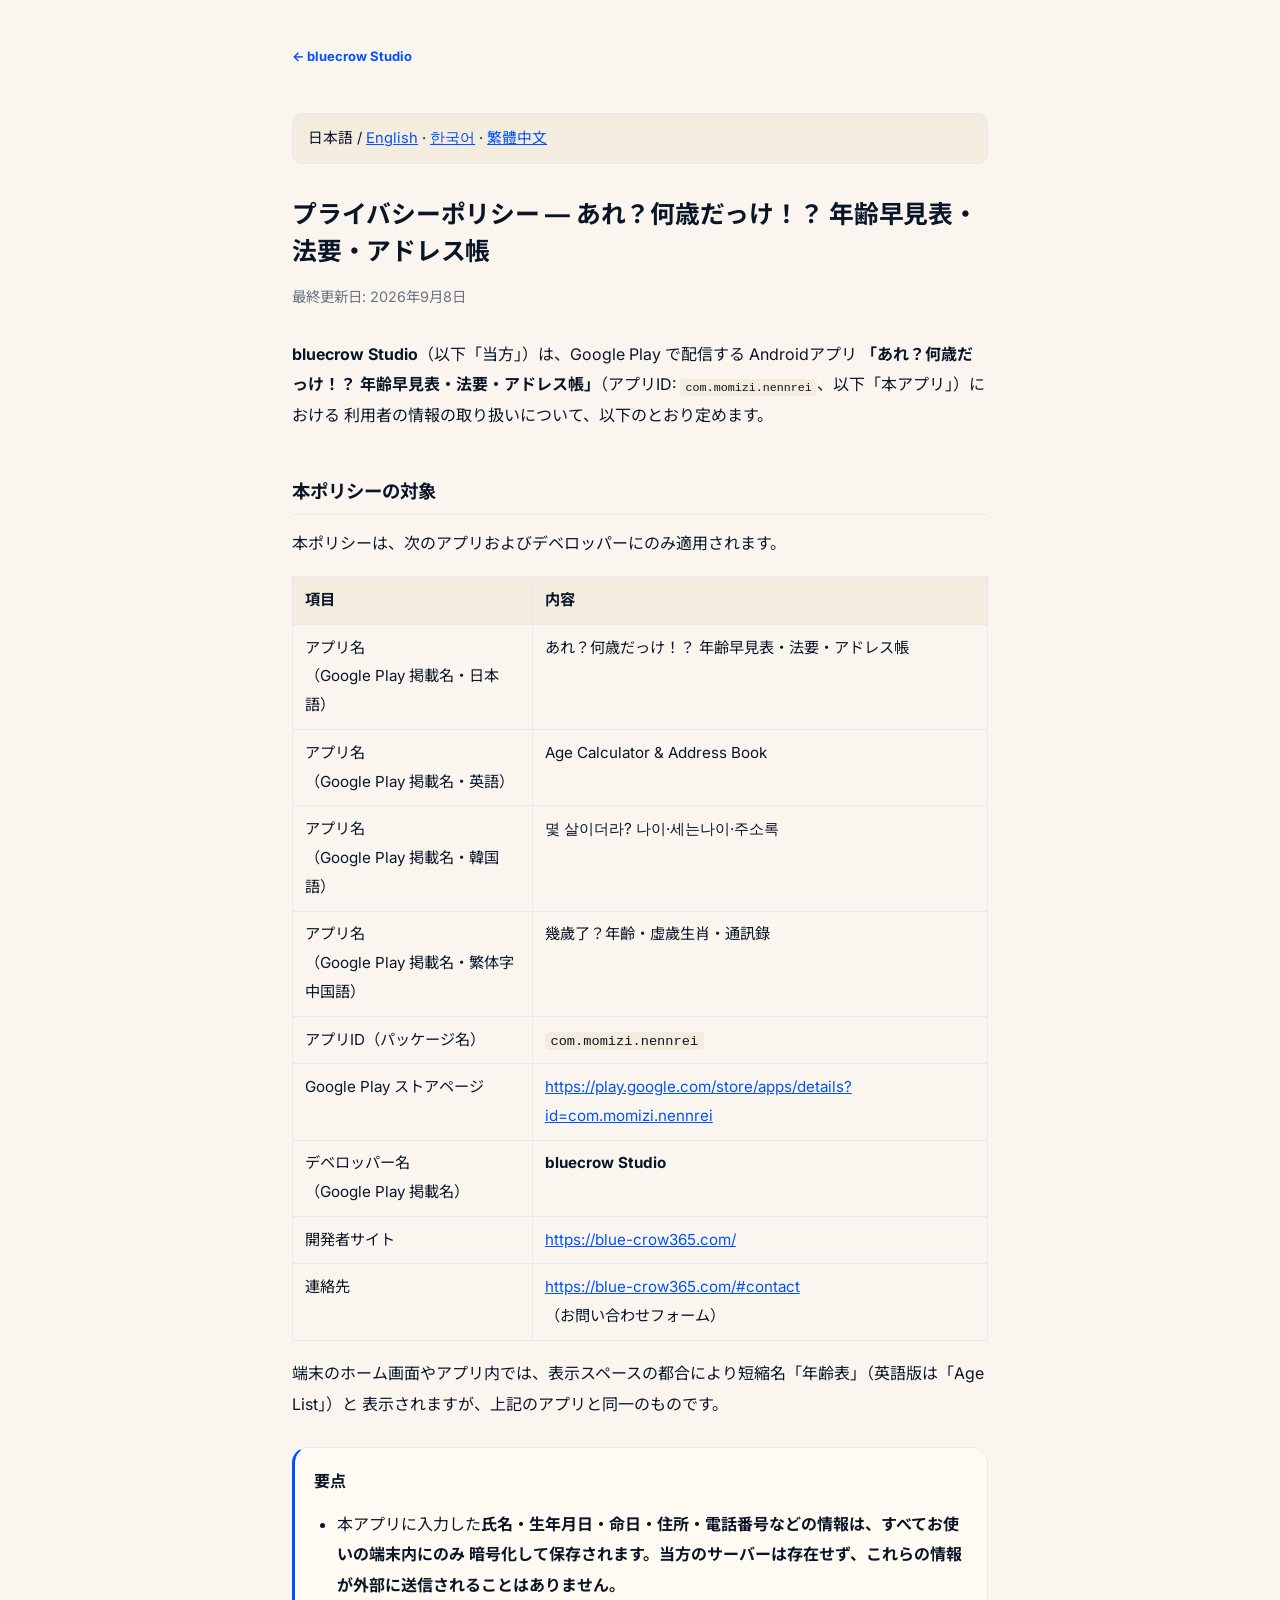
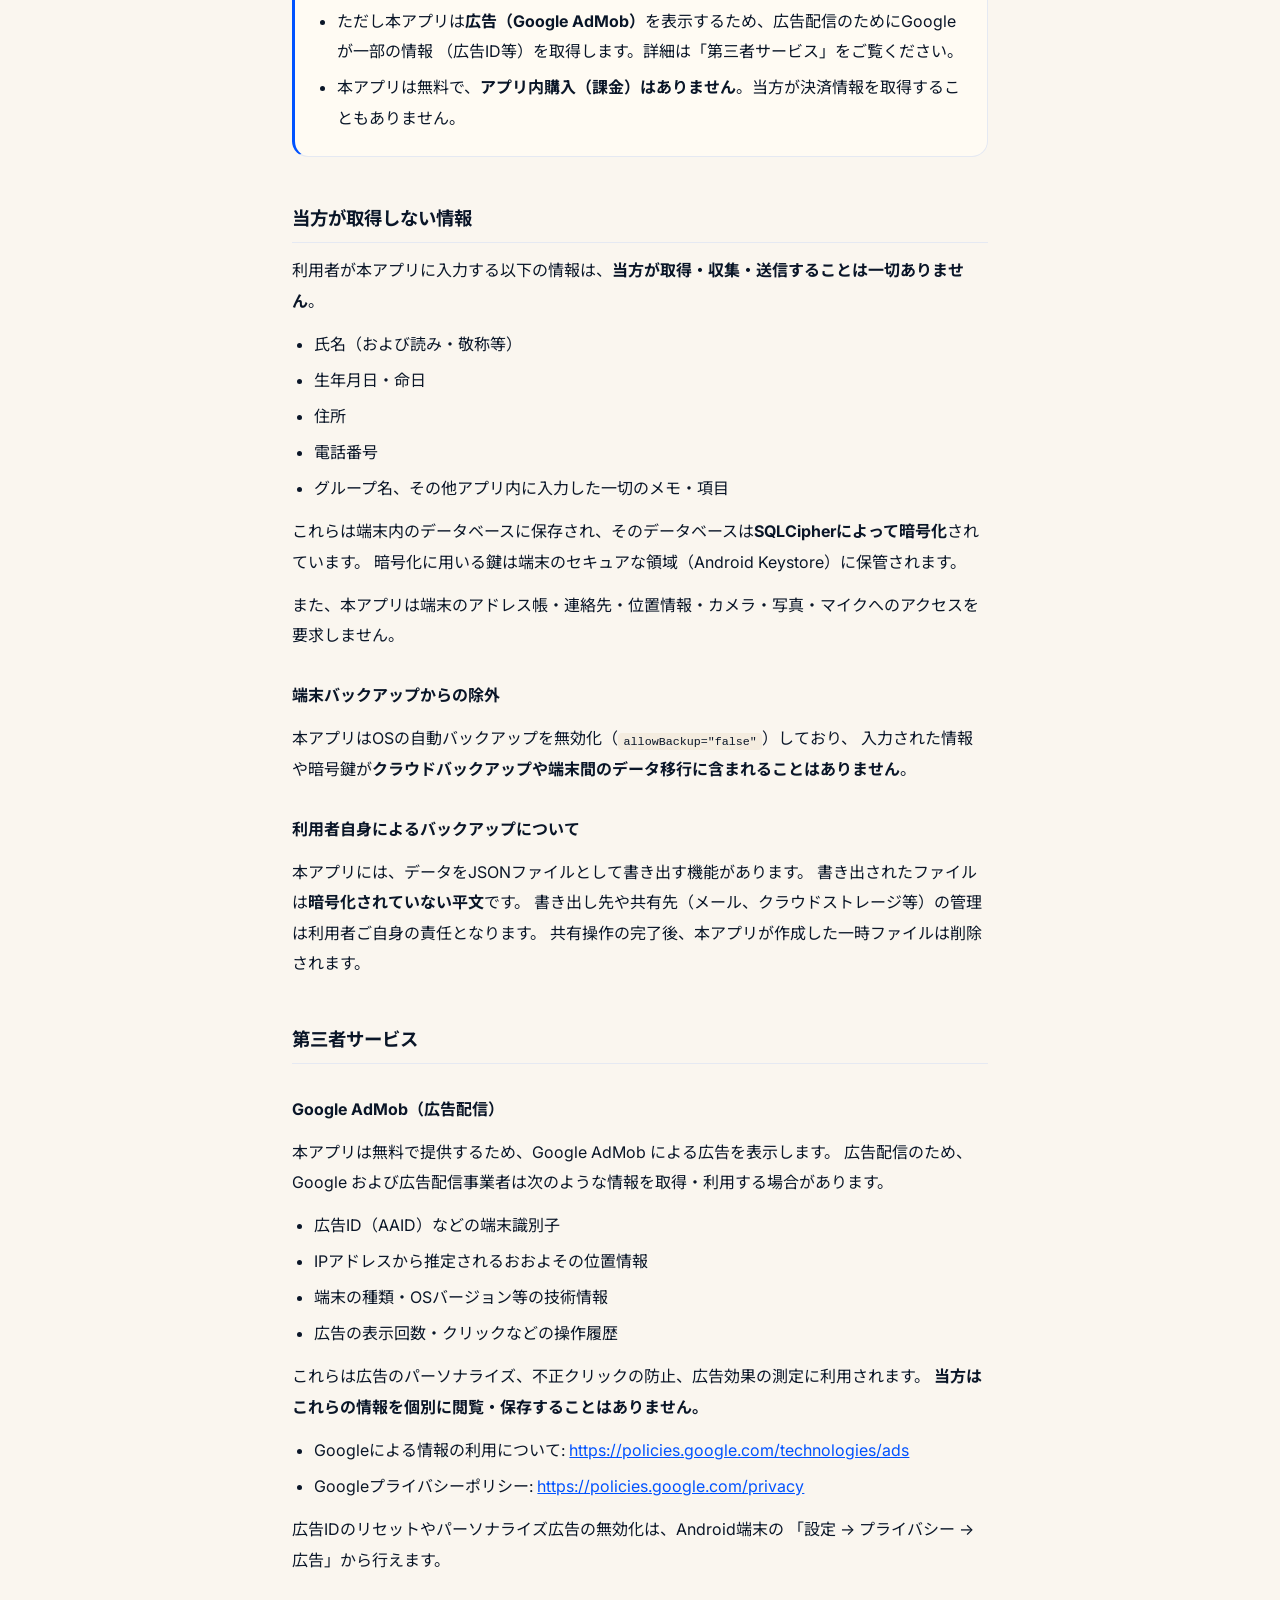
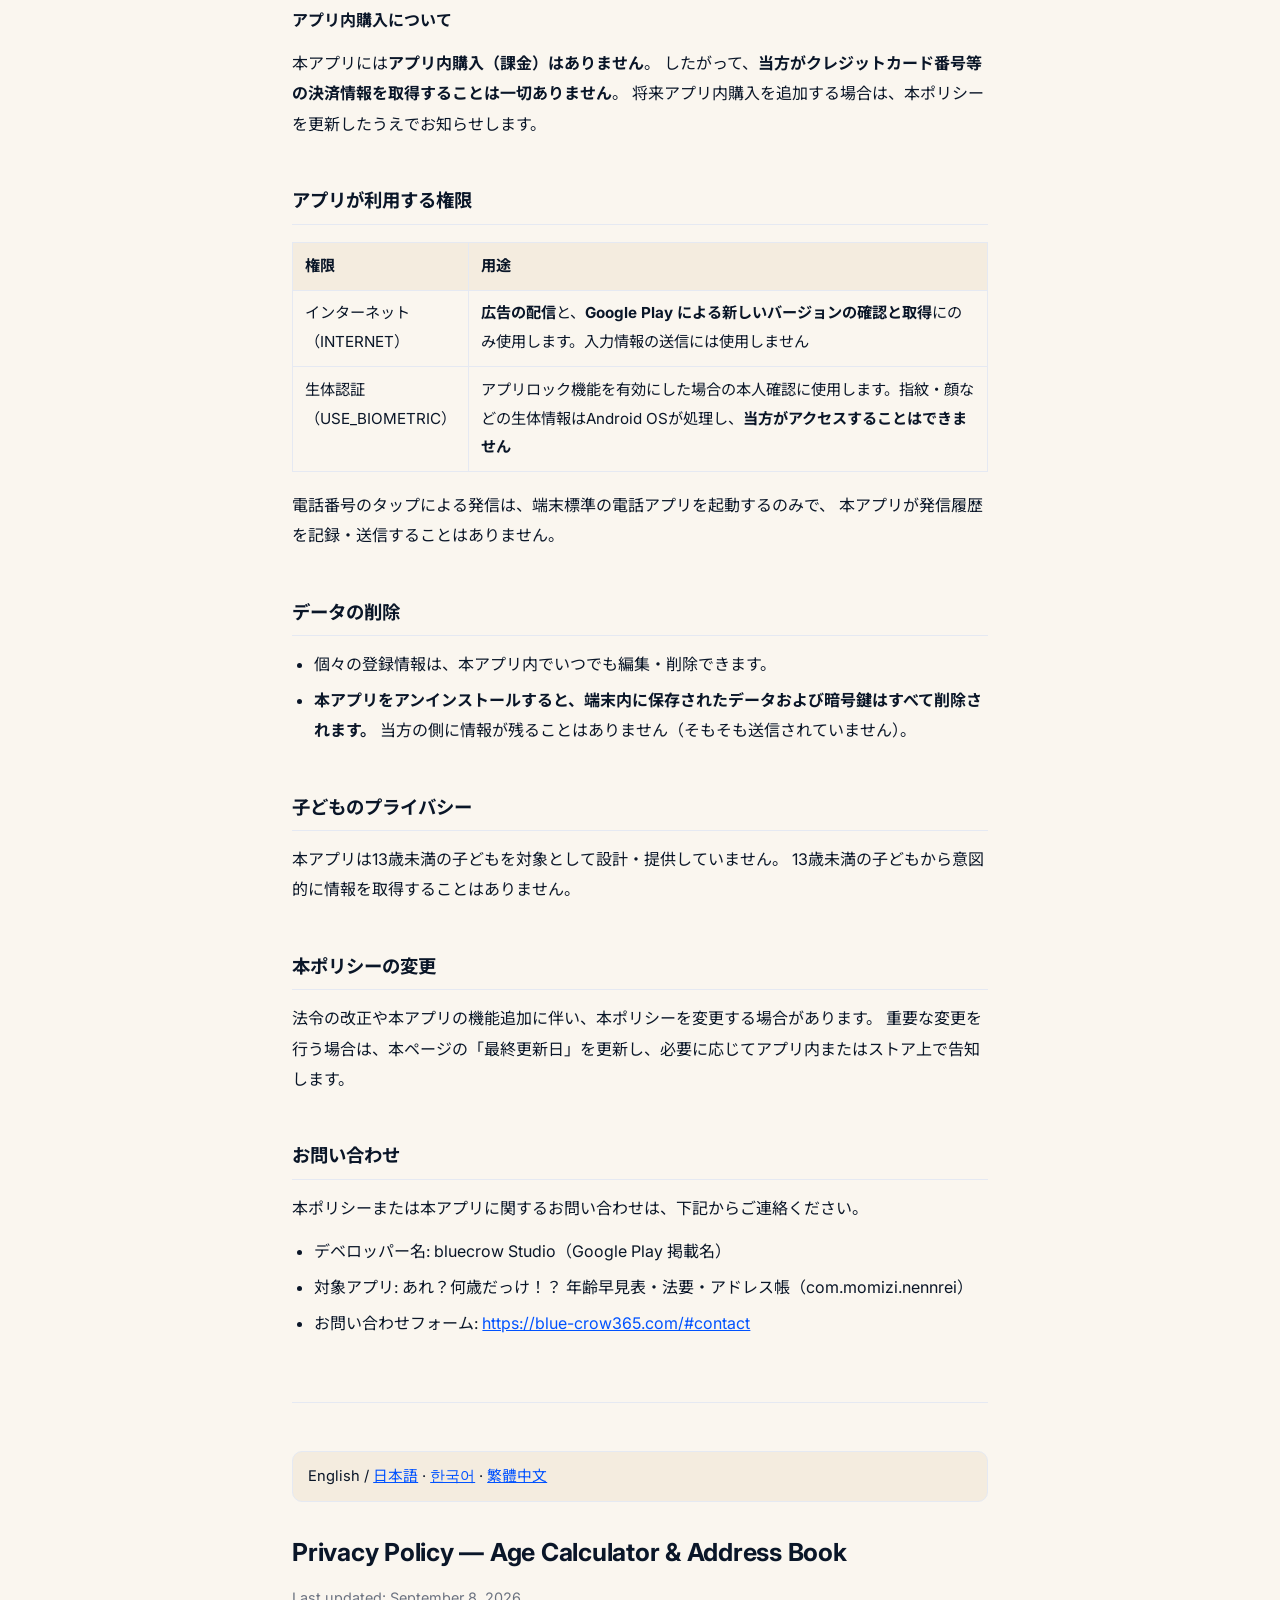
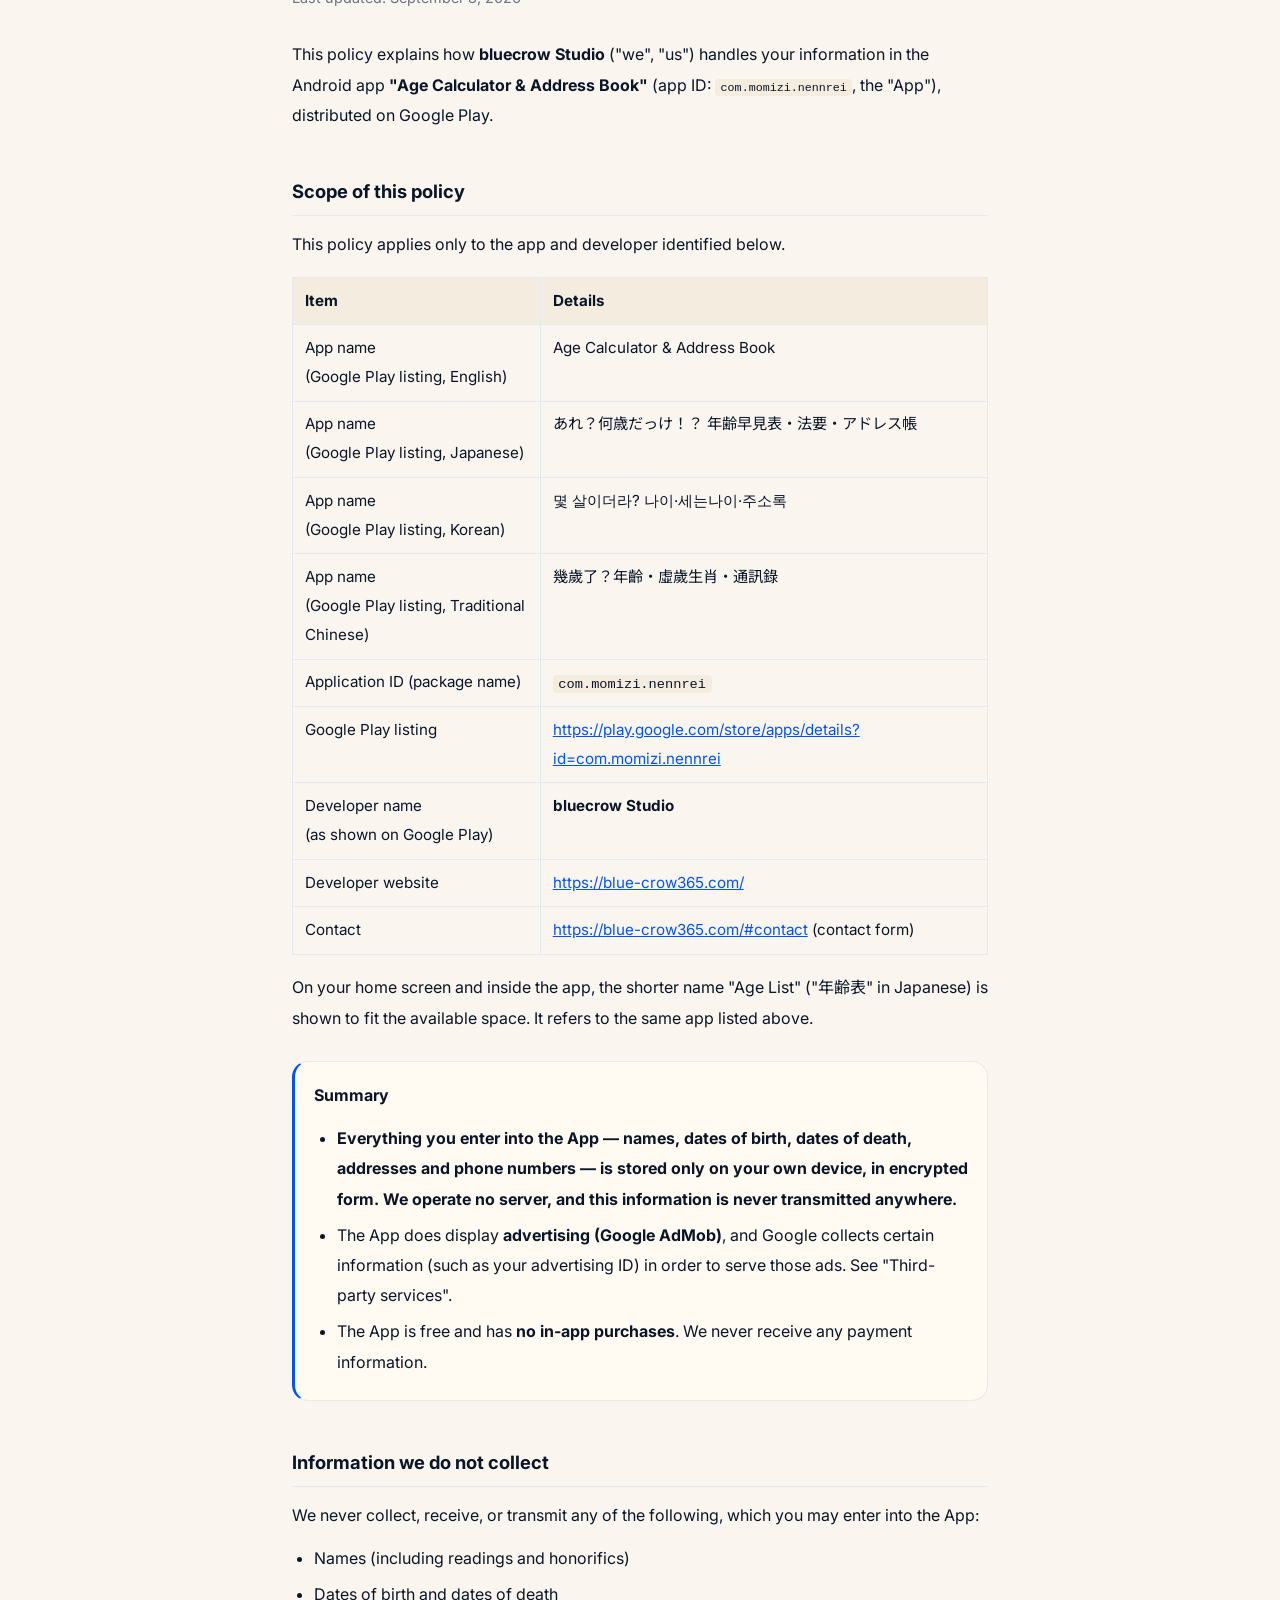
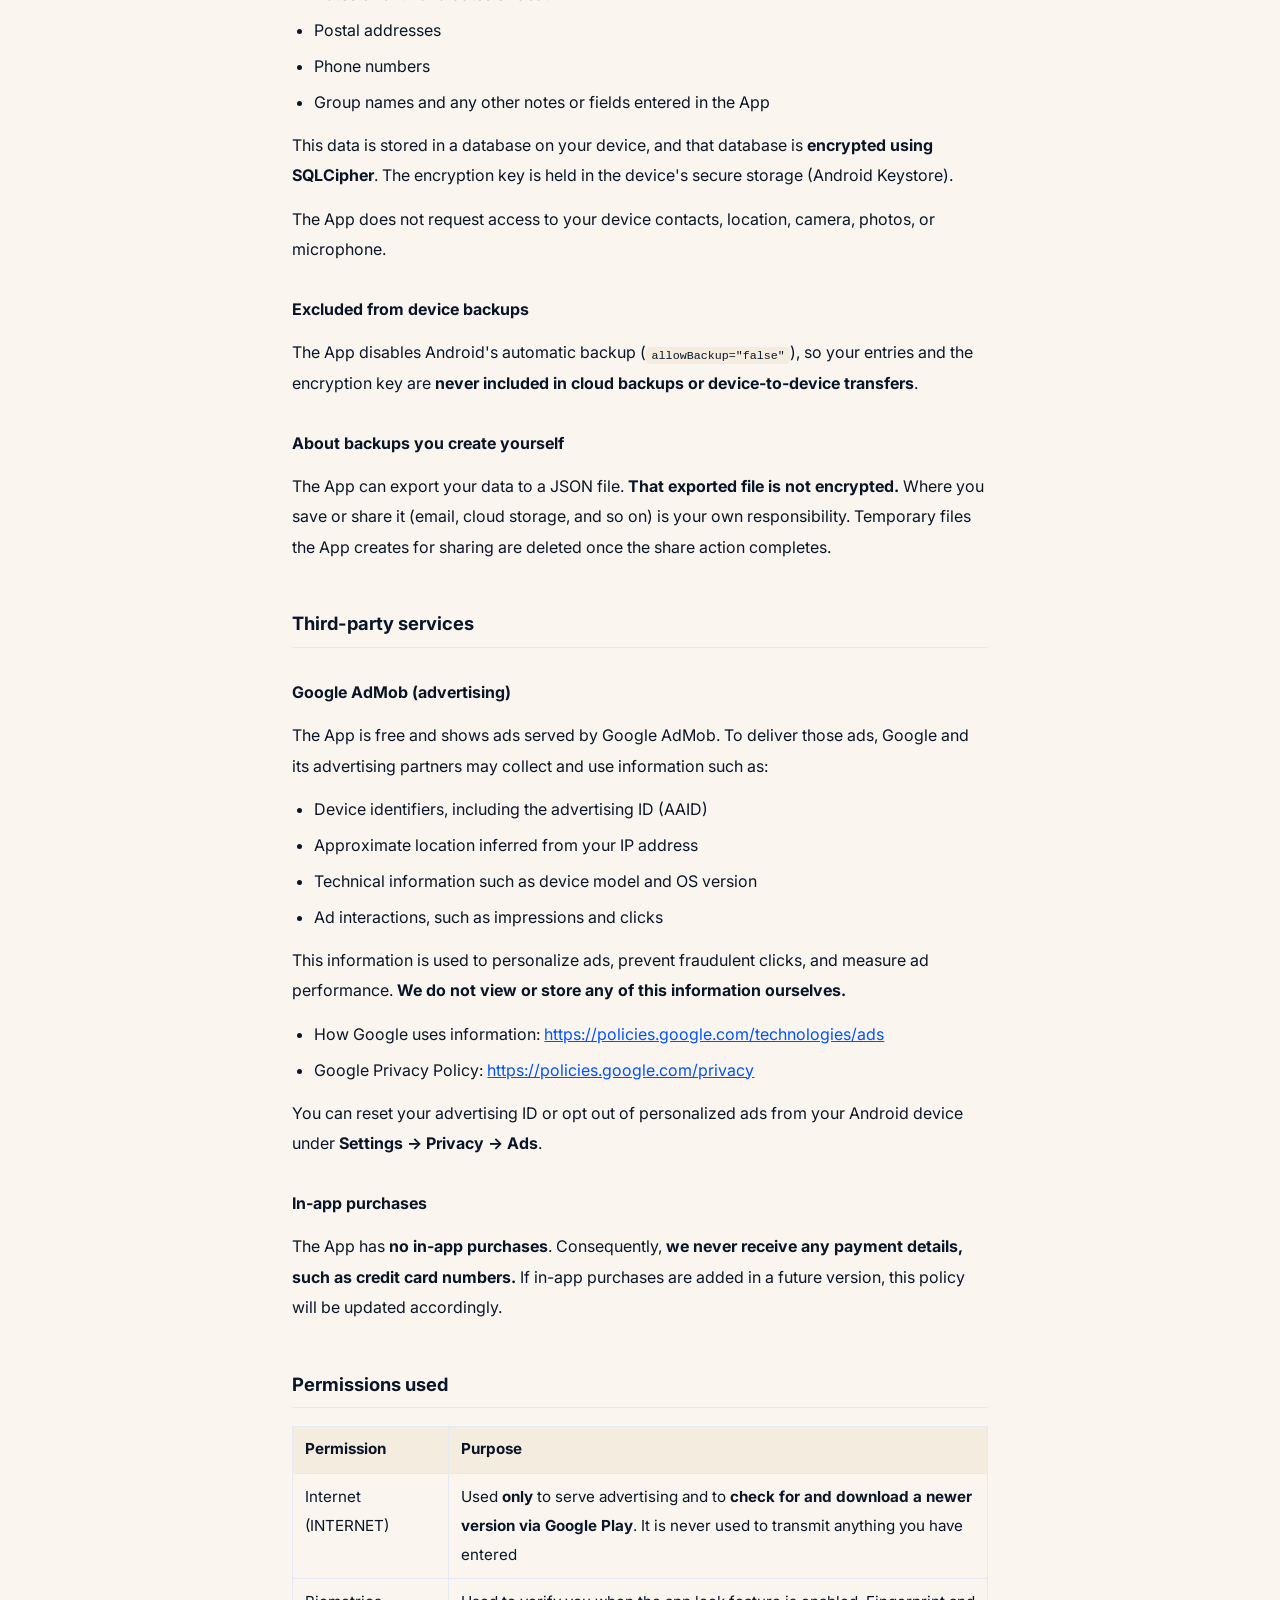
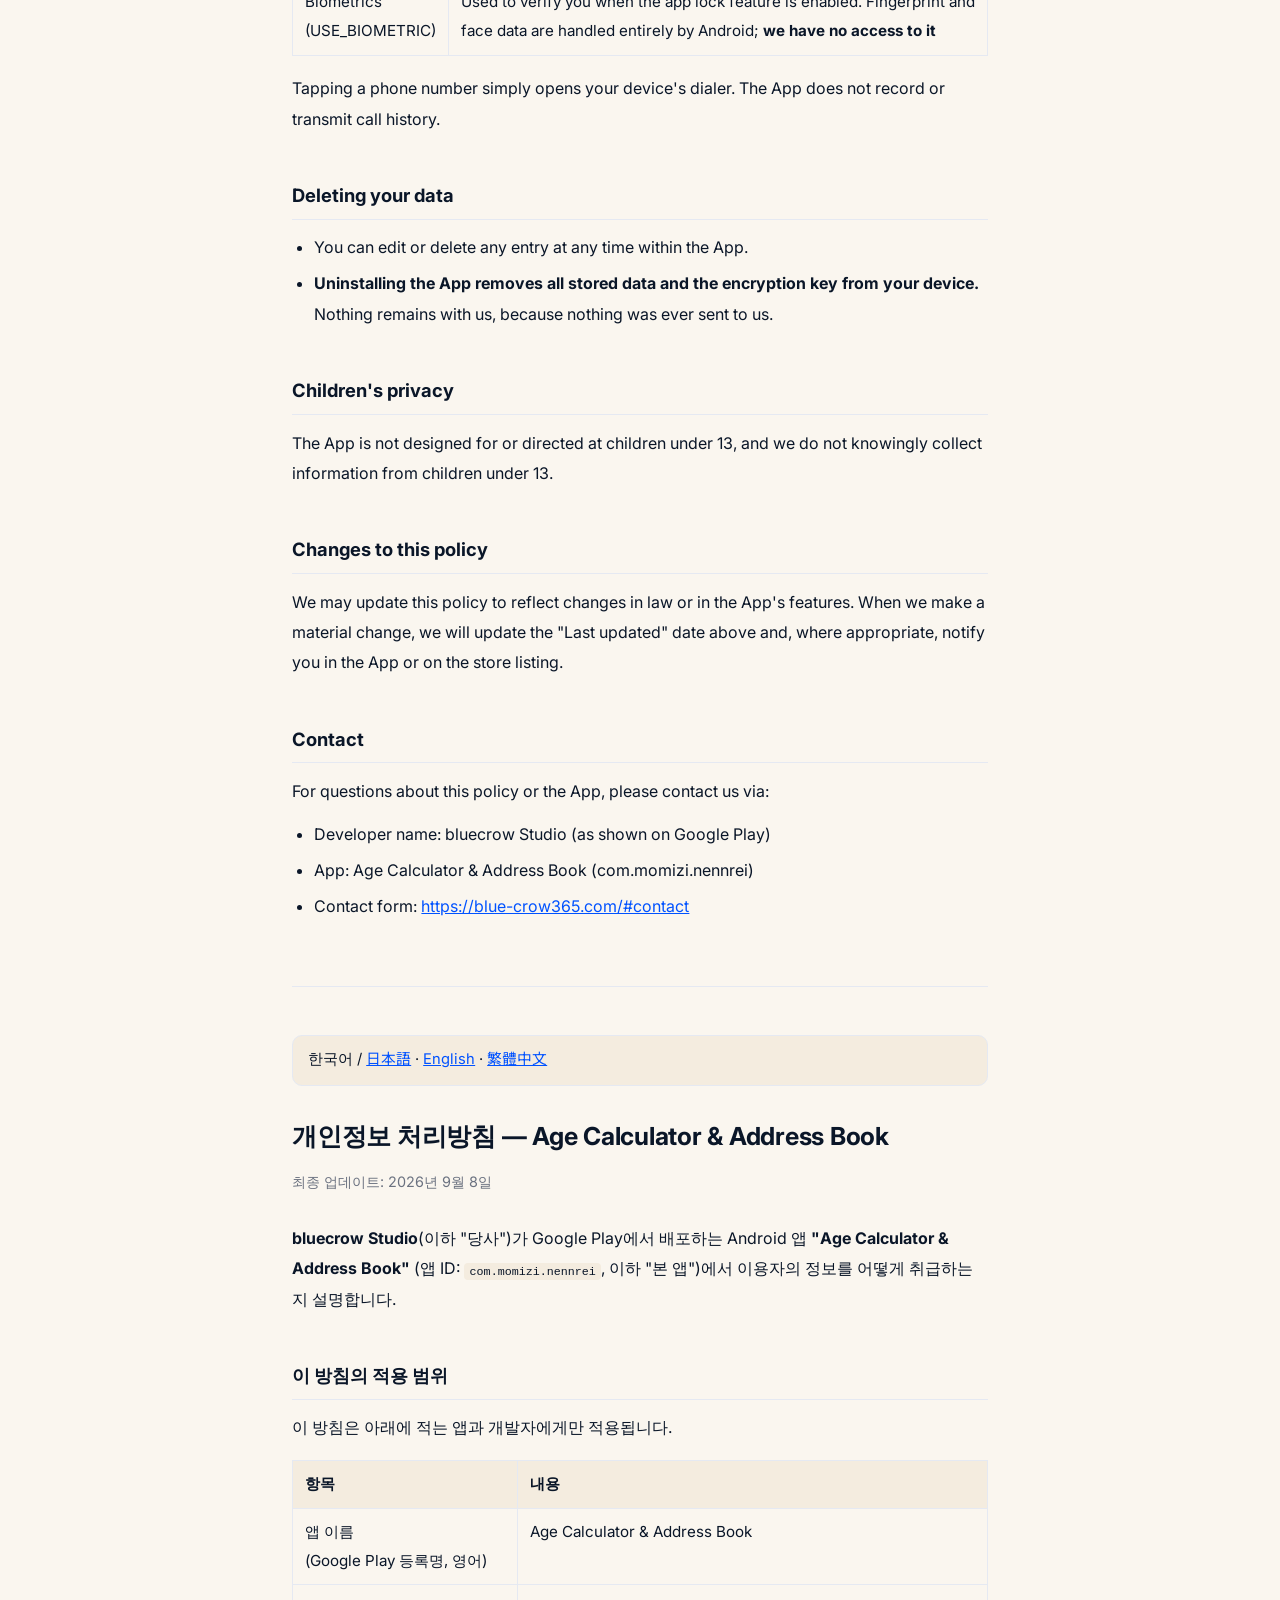
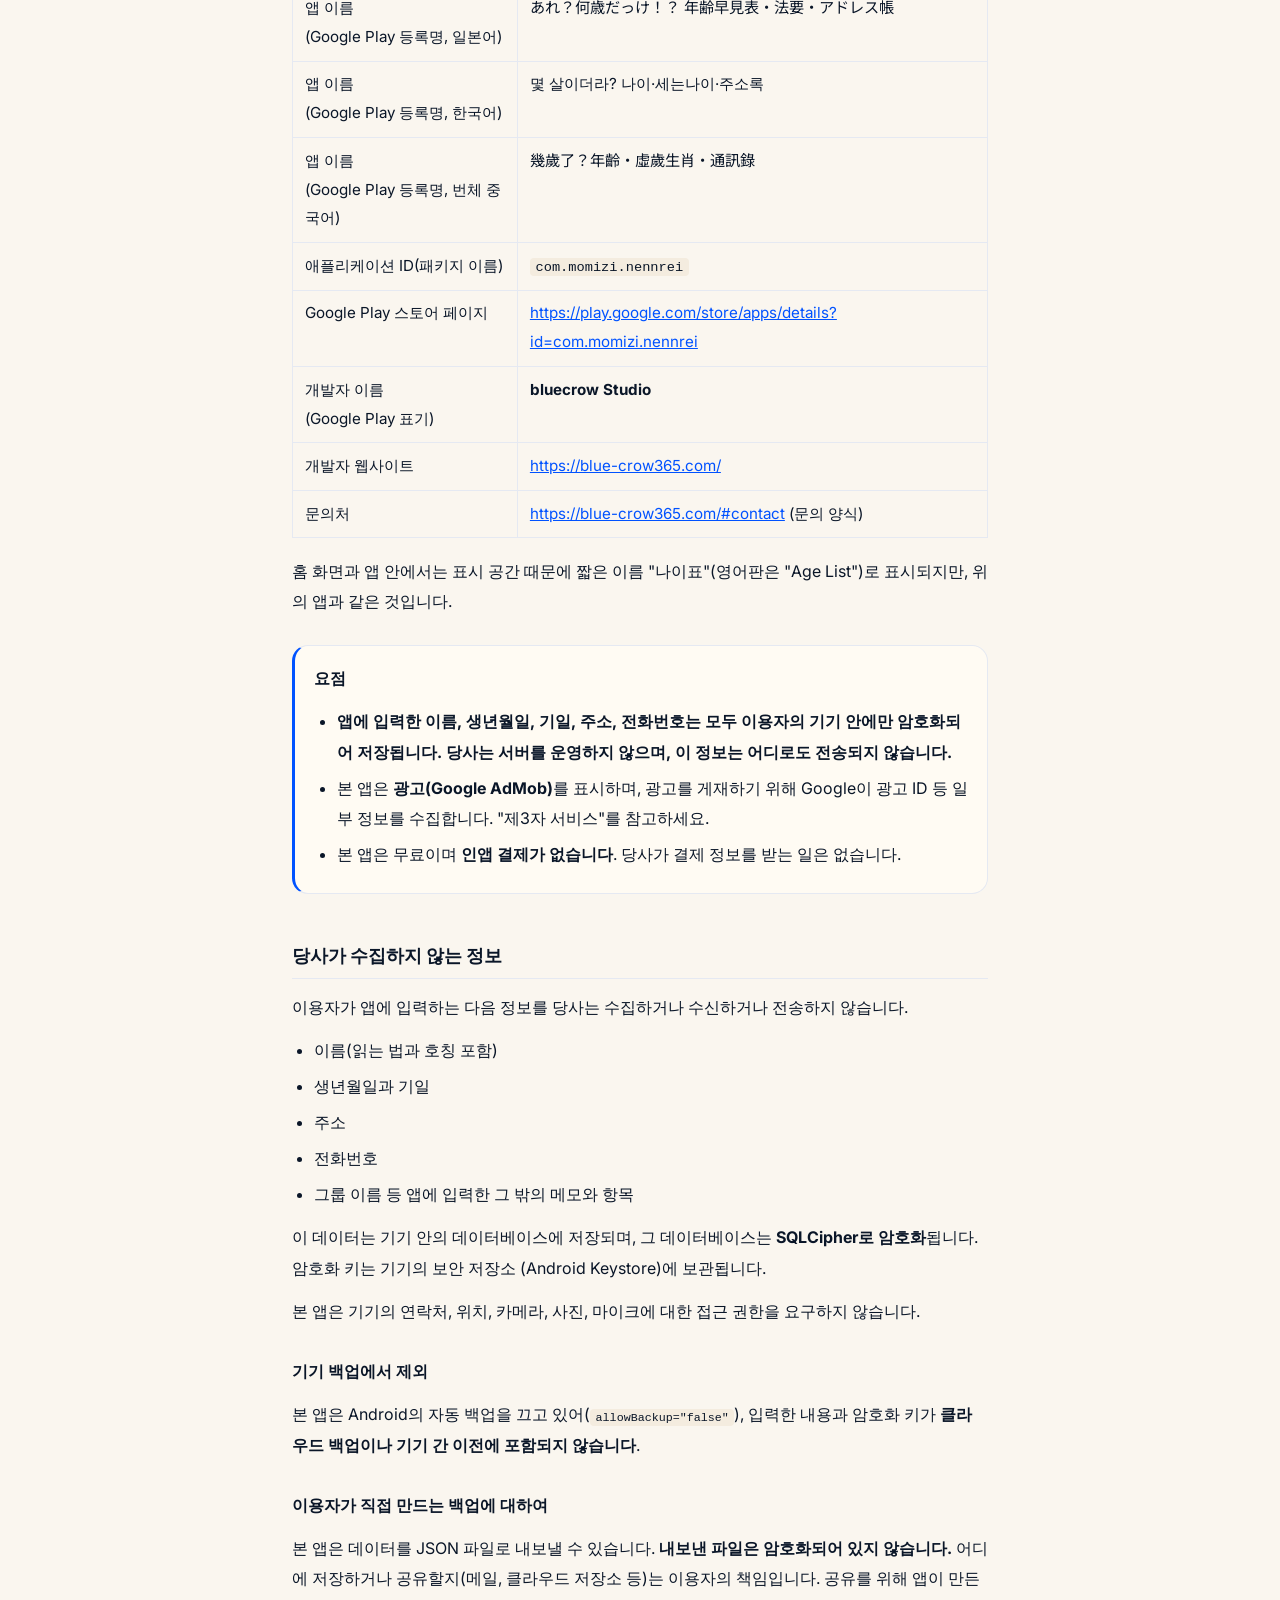
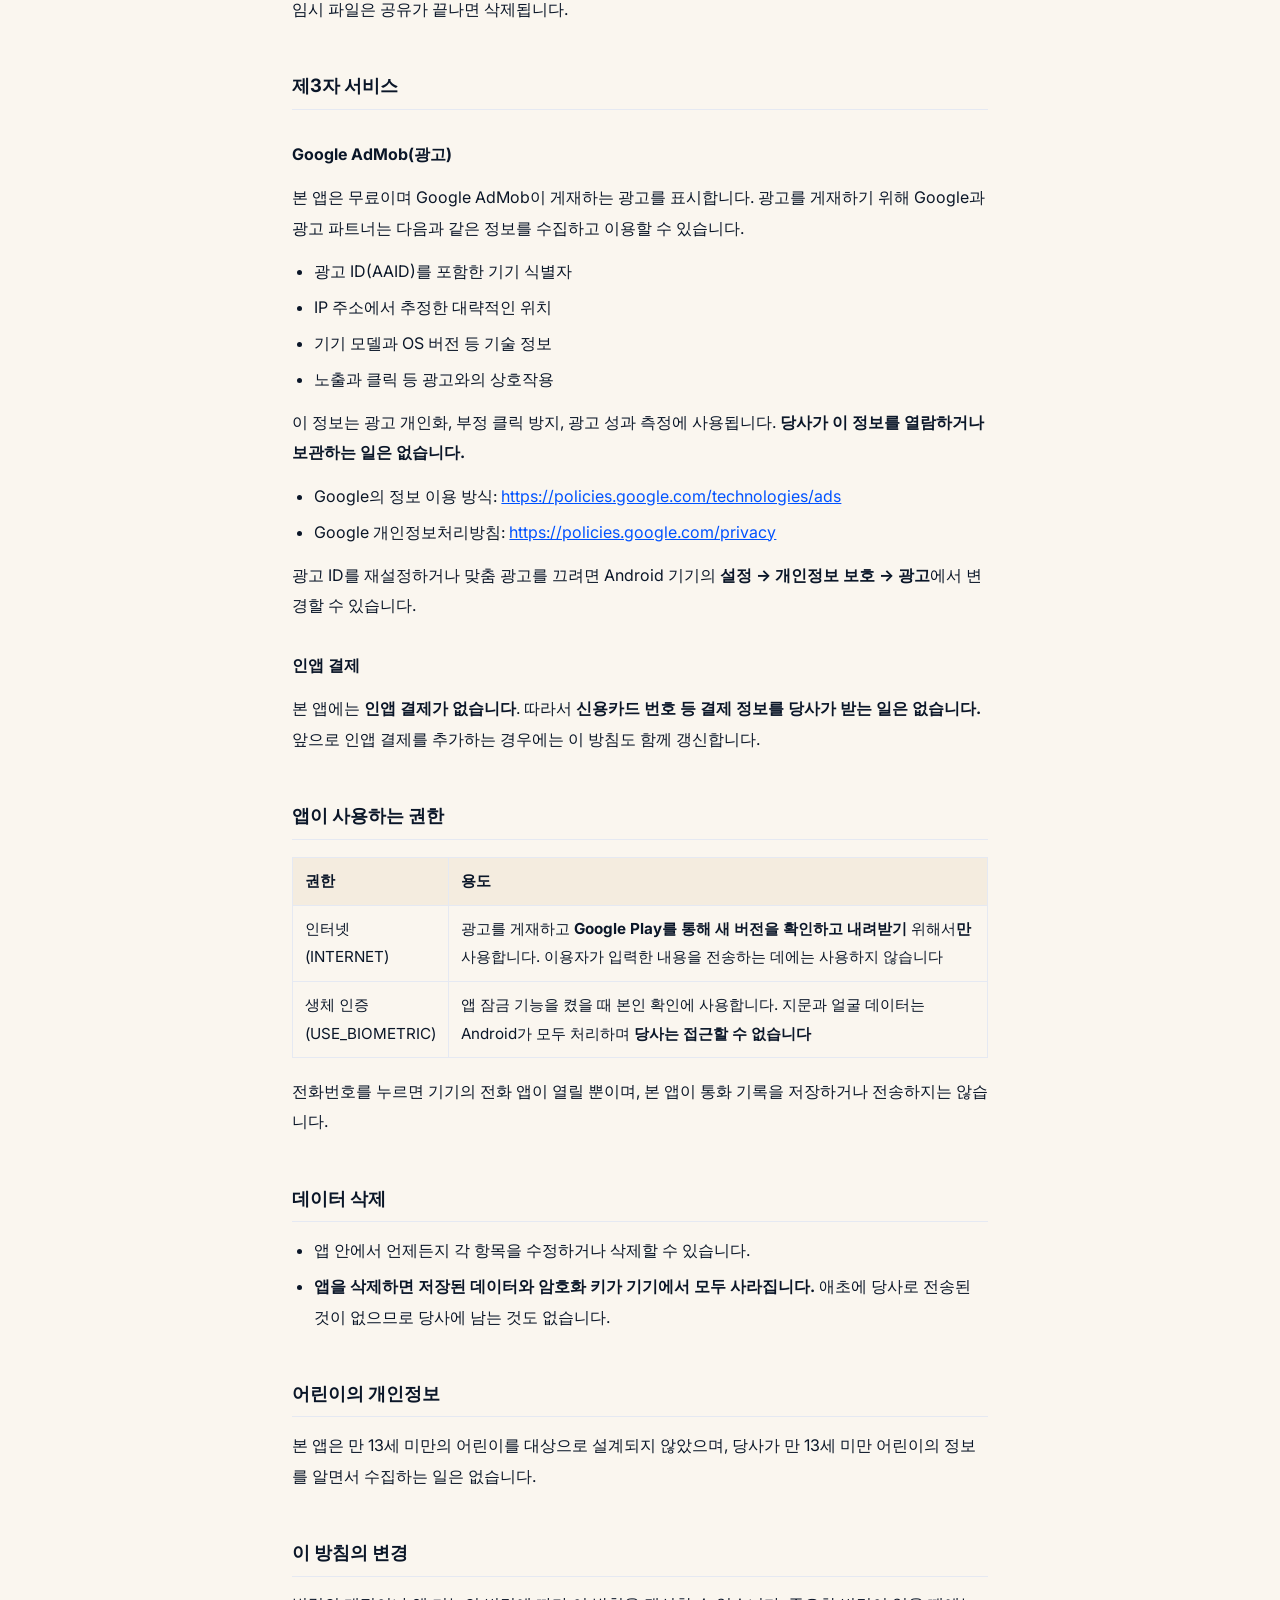
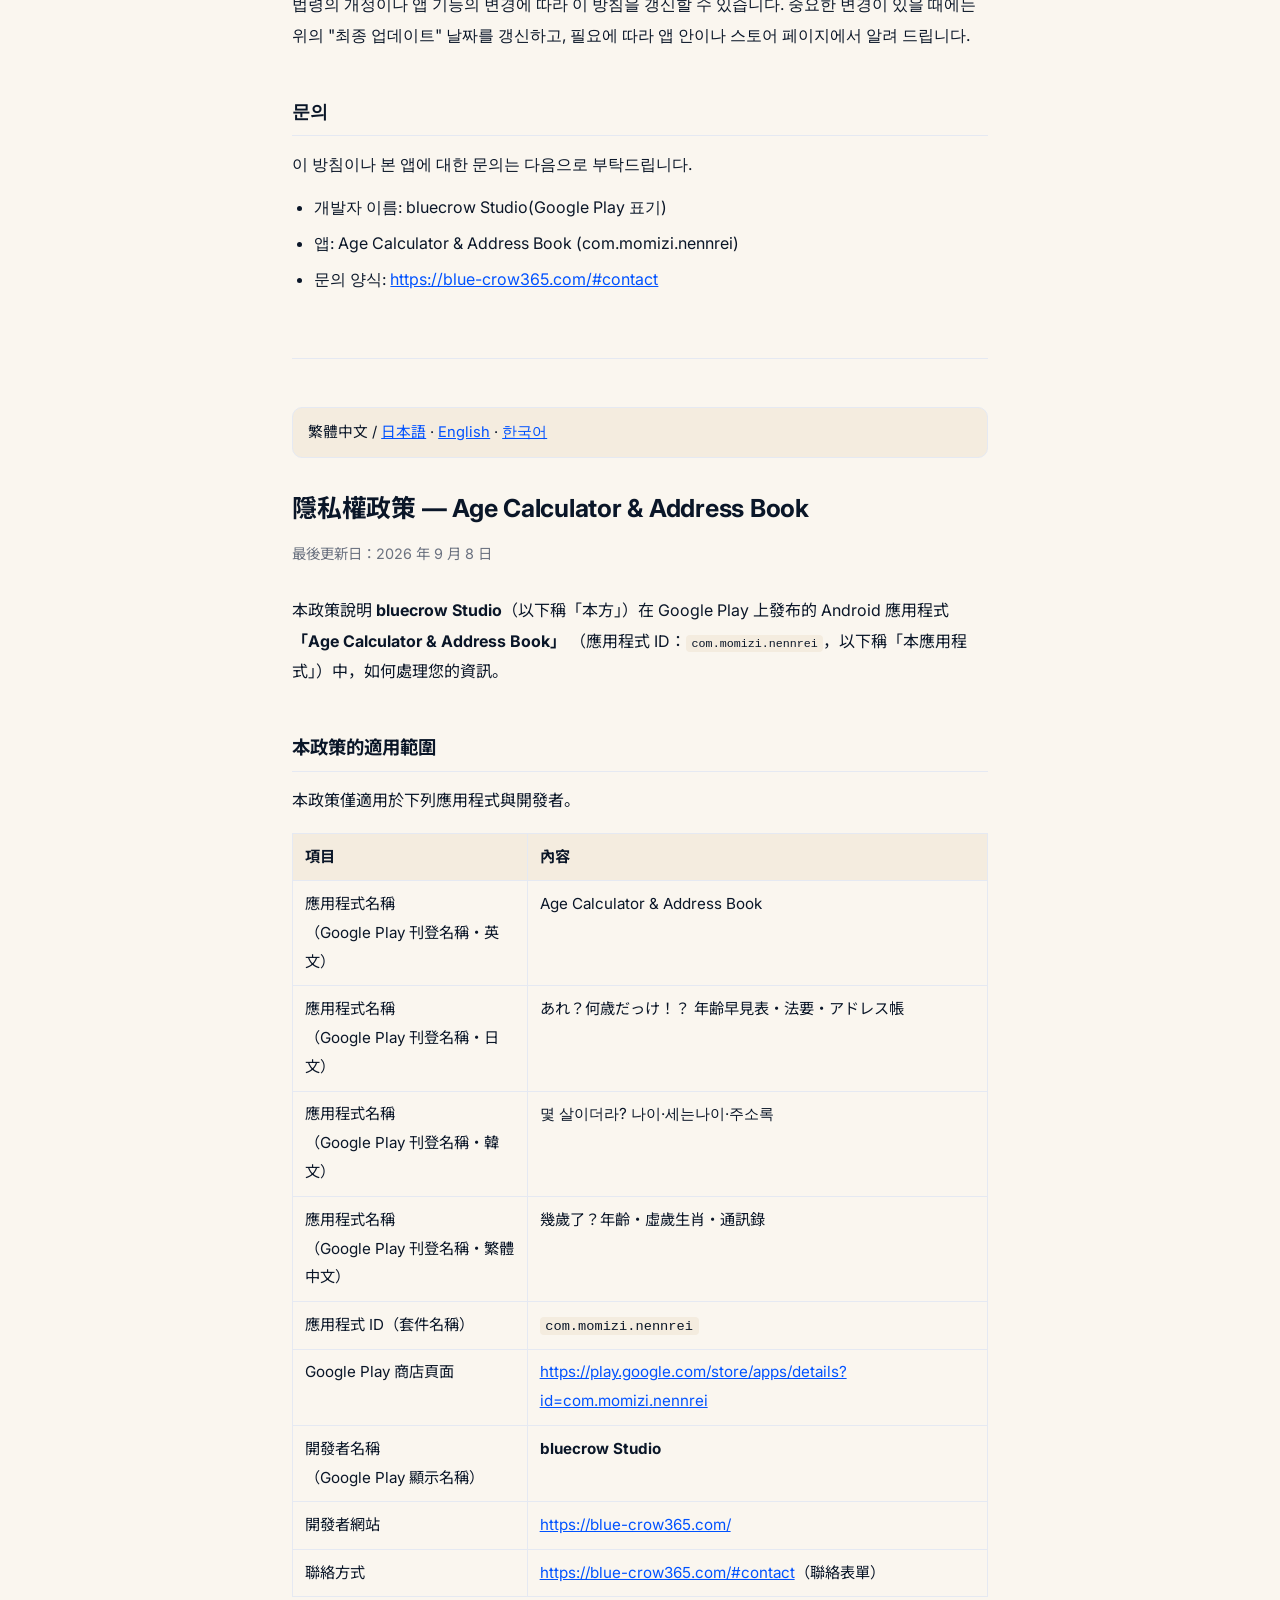
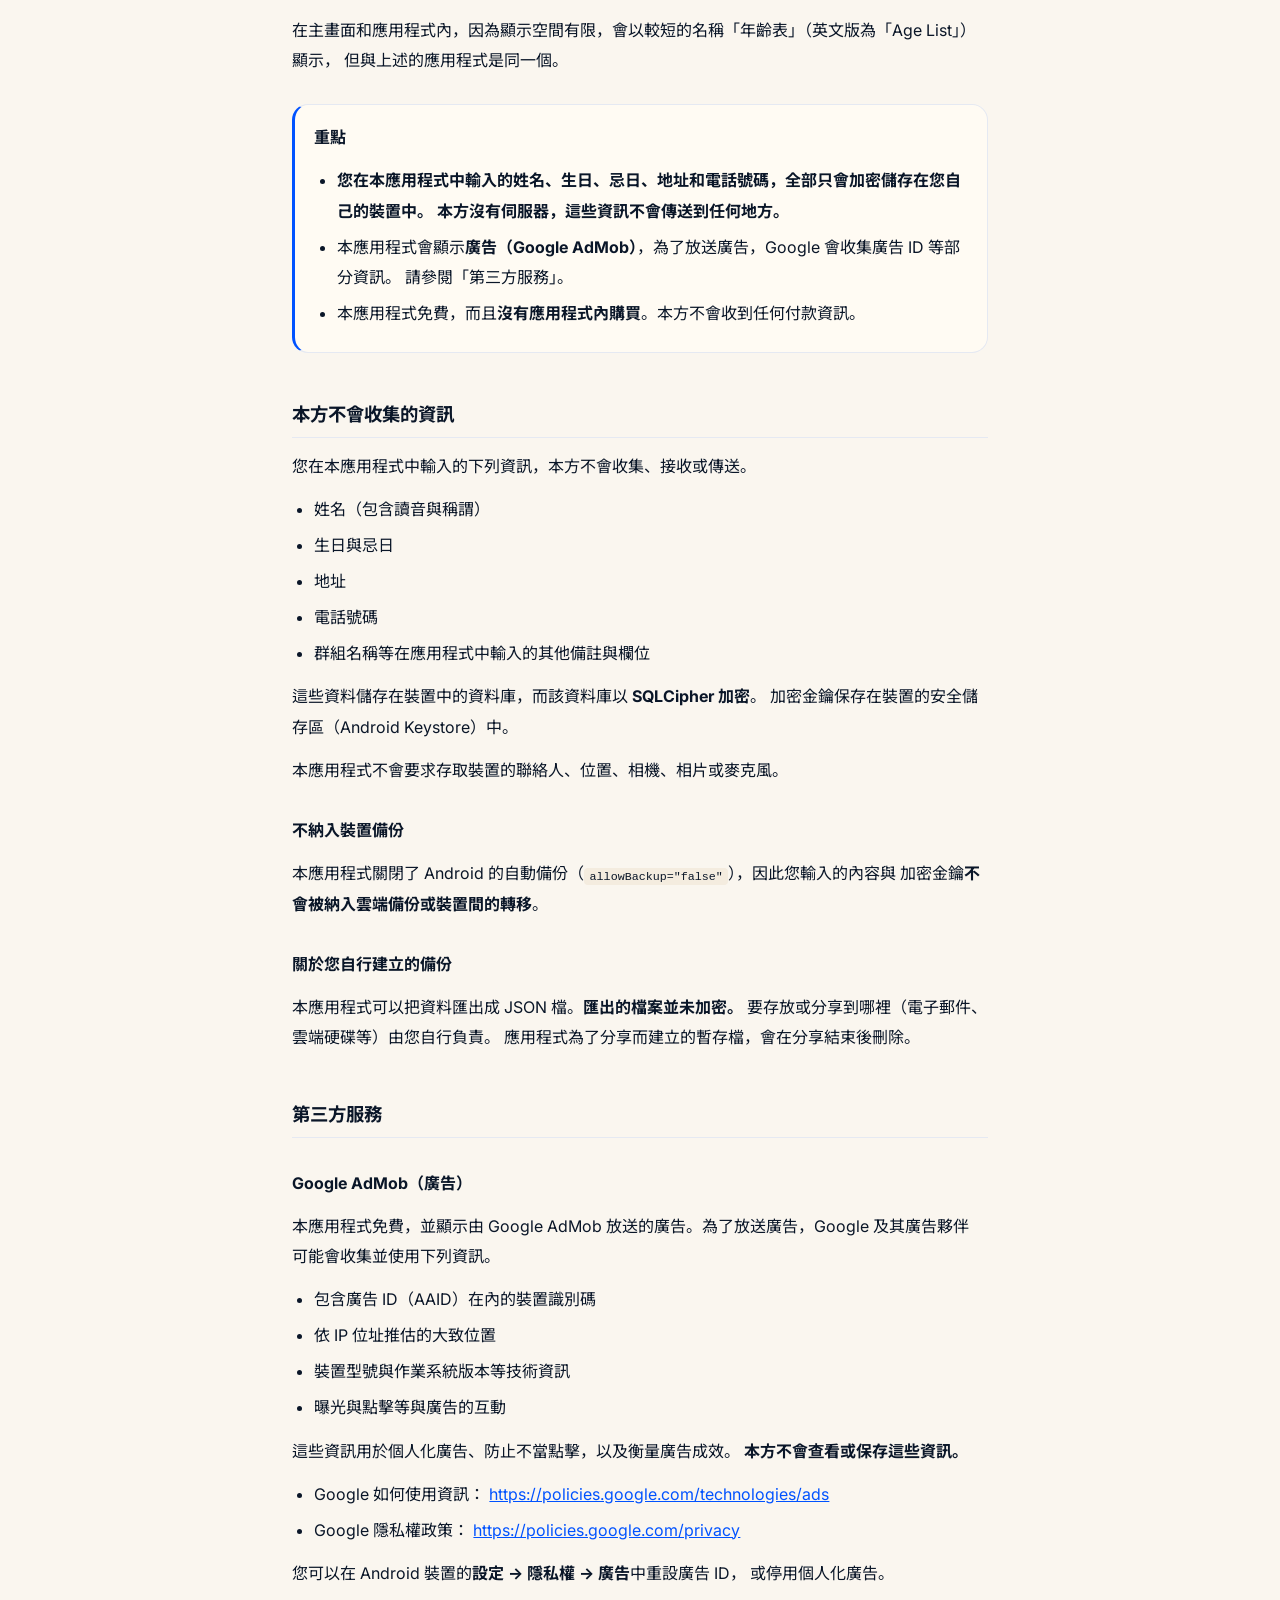
==== commit e509521f: "INTERNET の用途に「新しいバージョンの確認と取得」を足す 年齢表アプリ vc11 (1.0.8+11) で Play のアプリ内アップデートを入れたため、 「広告の配信にのみ使用します」が事実" ====
--- a/privacy/nennrei.html
+++ b/privacy/nennrei.html
@@ -144,7 +144,7 @@
   <tbody>
     <tr>
       <td>インターネット<br>（INTERNET）</td>
-      <td><strong>広告の配信にのみ</strong>使用します。入力情報の送信には使用しません</td>
+      <td><strong>広告の配信</strong>と、<strong>Google Play による新しいバージョンの確認と取得</strong>にのみ使用します。入力情報の送信には使用しません</td>
     </tr>
     <tr>
       <td>生体認証<br>（USE_BIOMETRIC）</td>
@@ -311,7 +311,7 @@
   <tbody>
     <tr>
       <td>Internet<br>(INTERNET)</td>
-      <td>Used <strong>only</strong> to serve advertising. It is never used to transmit anything you have entered</td>
+      <td>Used <strong>only</strong> to serve advertising and to <strong>check for and download a newer version via Google Play</strong>. It is never used to transmit anything you have entered</td>
     </tr>
     <tr>
       <td>Biometrics<br>(USE_BIOMETRIC)</td>
@@ -478,7 +478,7 @@
   <tbody>
     <tr>
       <td>인터넷<br>(INTERNET)</td>
-      <td>광고를 게재하기 위해서<strong>만</strong> 사용합니다. 이용자가 입력한 내용을 전송하는 데에는 사용하지 않습니다</td>
+      <td>광고를 게재하고 <strong>Google Play를 통해 새 버전을 확인하고 내려받기</strong> 위해서<strong>만</strong> 사용합니다. 이용자가 입력한 내용을 전송하는 데에는 사용하지 않습니다</td>
     </tr>
     <tr>
       <td>생체 인증<br>(USE_BIOMETRIC)</td>
@@ -642,7 +642,7 @@
   <tbody>
     <tr>
       <td>網際網路<br>（INTERNET）</td>
-      <td><strong>僅</strong>用於放送廣告，不會用來傳送您輸入的任何內容</td>
+      <td><strong>僅</strong>用於放送廣告，以及<strong>透過 Google Play 檢查並下載新版本</strong>，不會用來傳送您輸入的任何內容</td>
     </tr>
     <tr>
       <td>生物辨識<br>（USE_BIOMETRIC）</td>
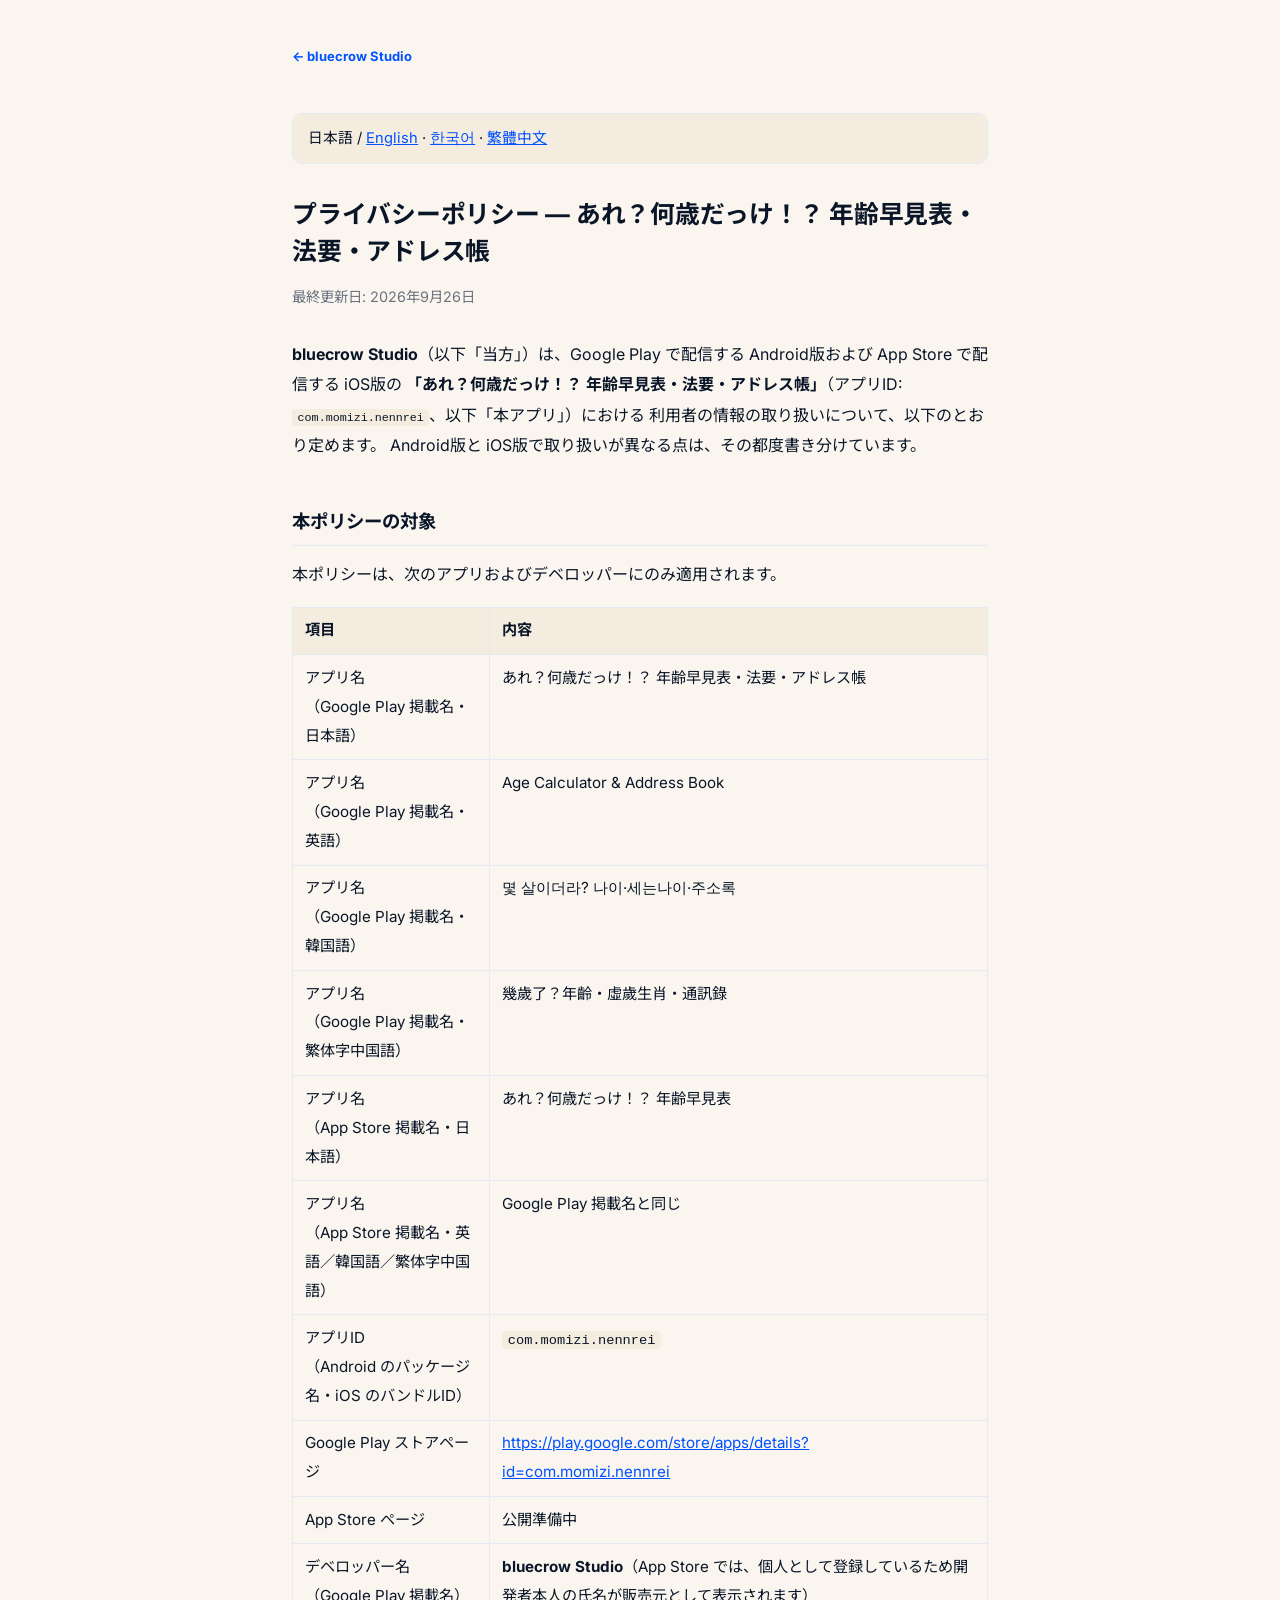
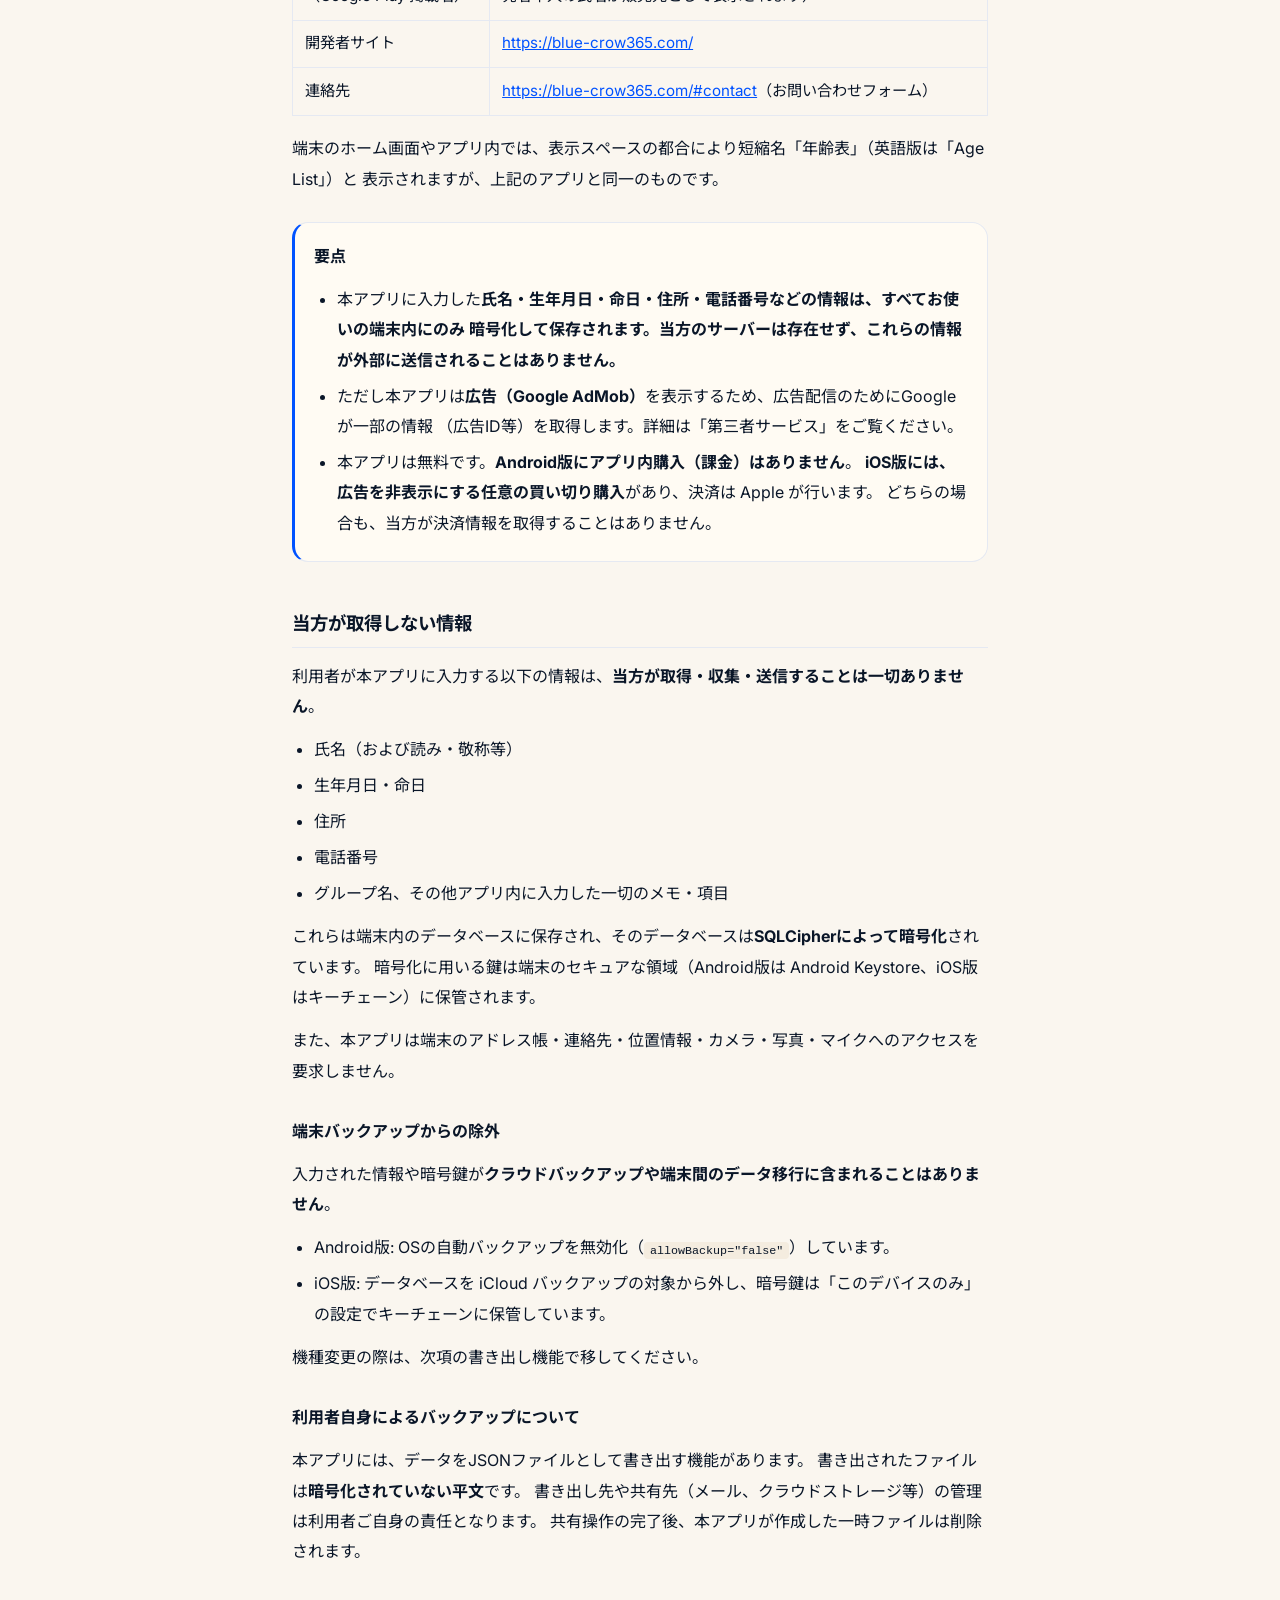
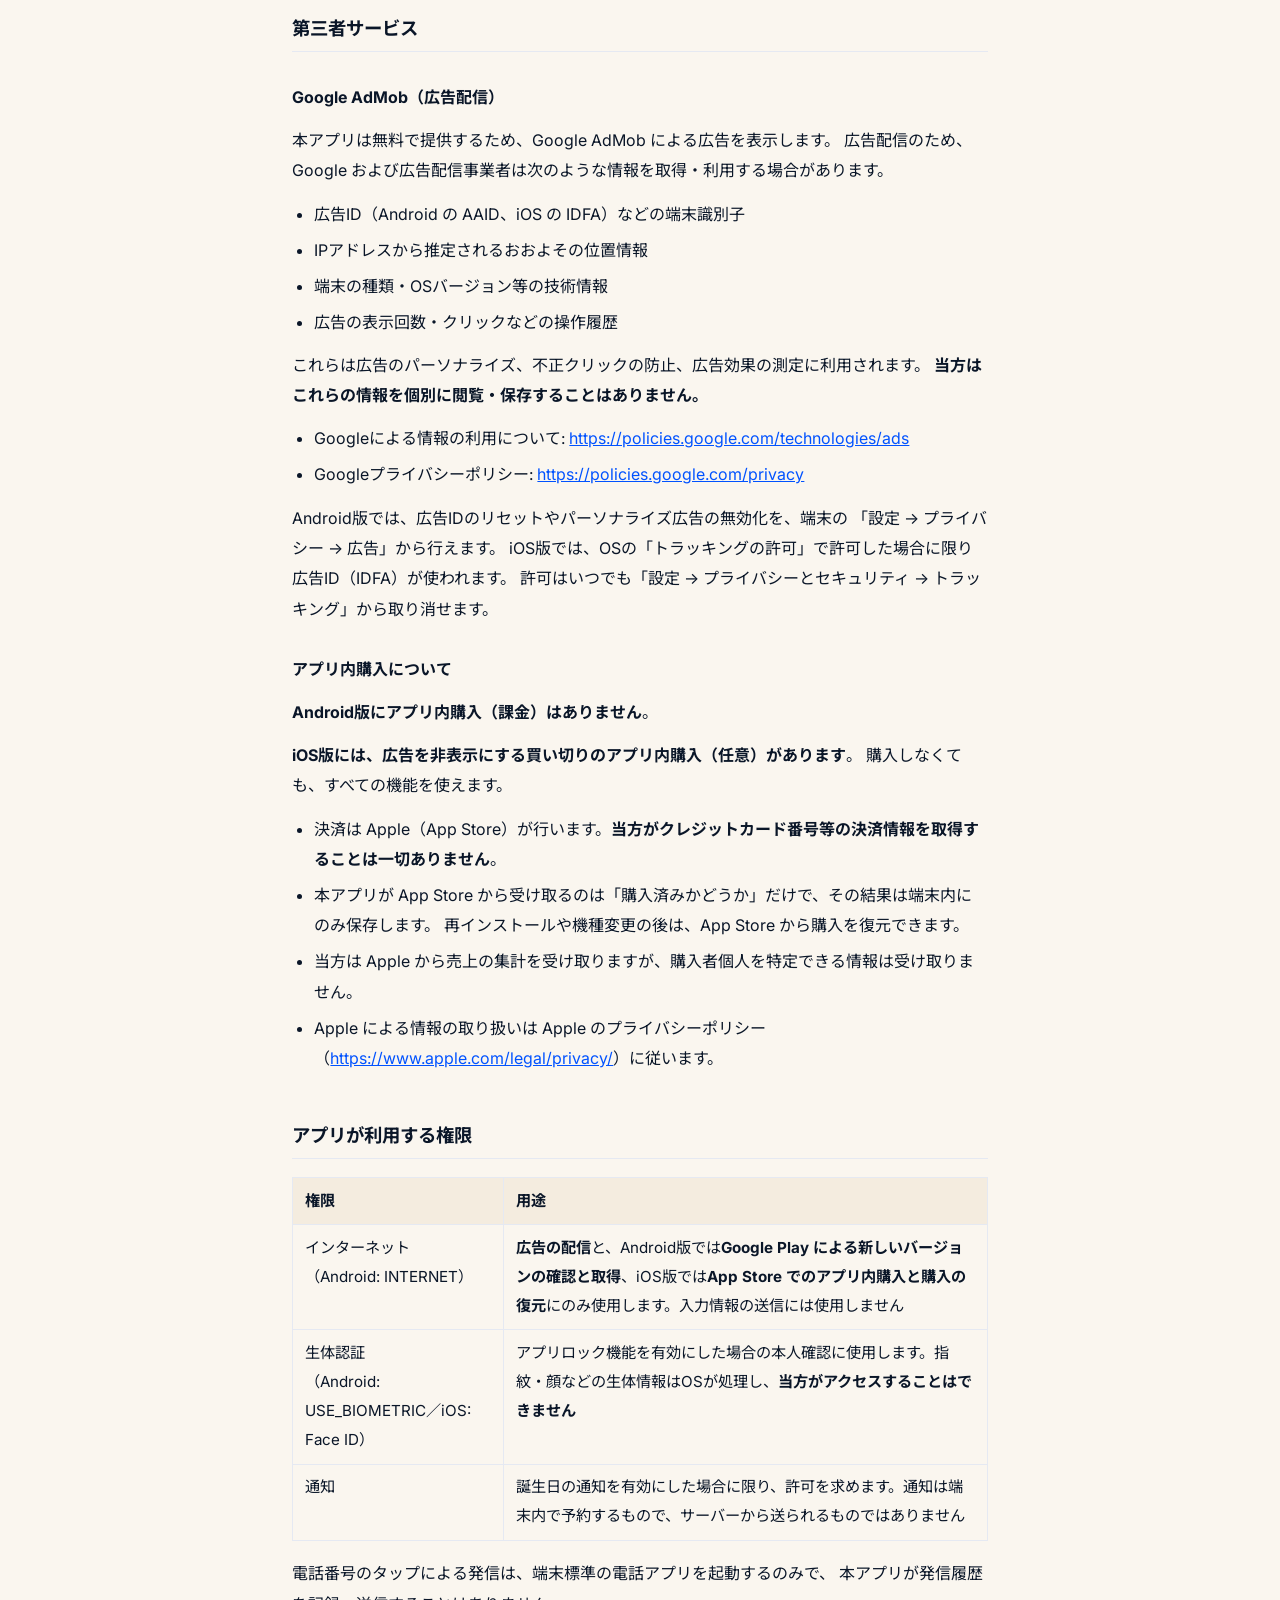
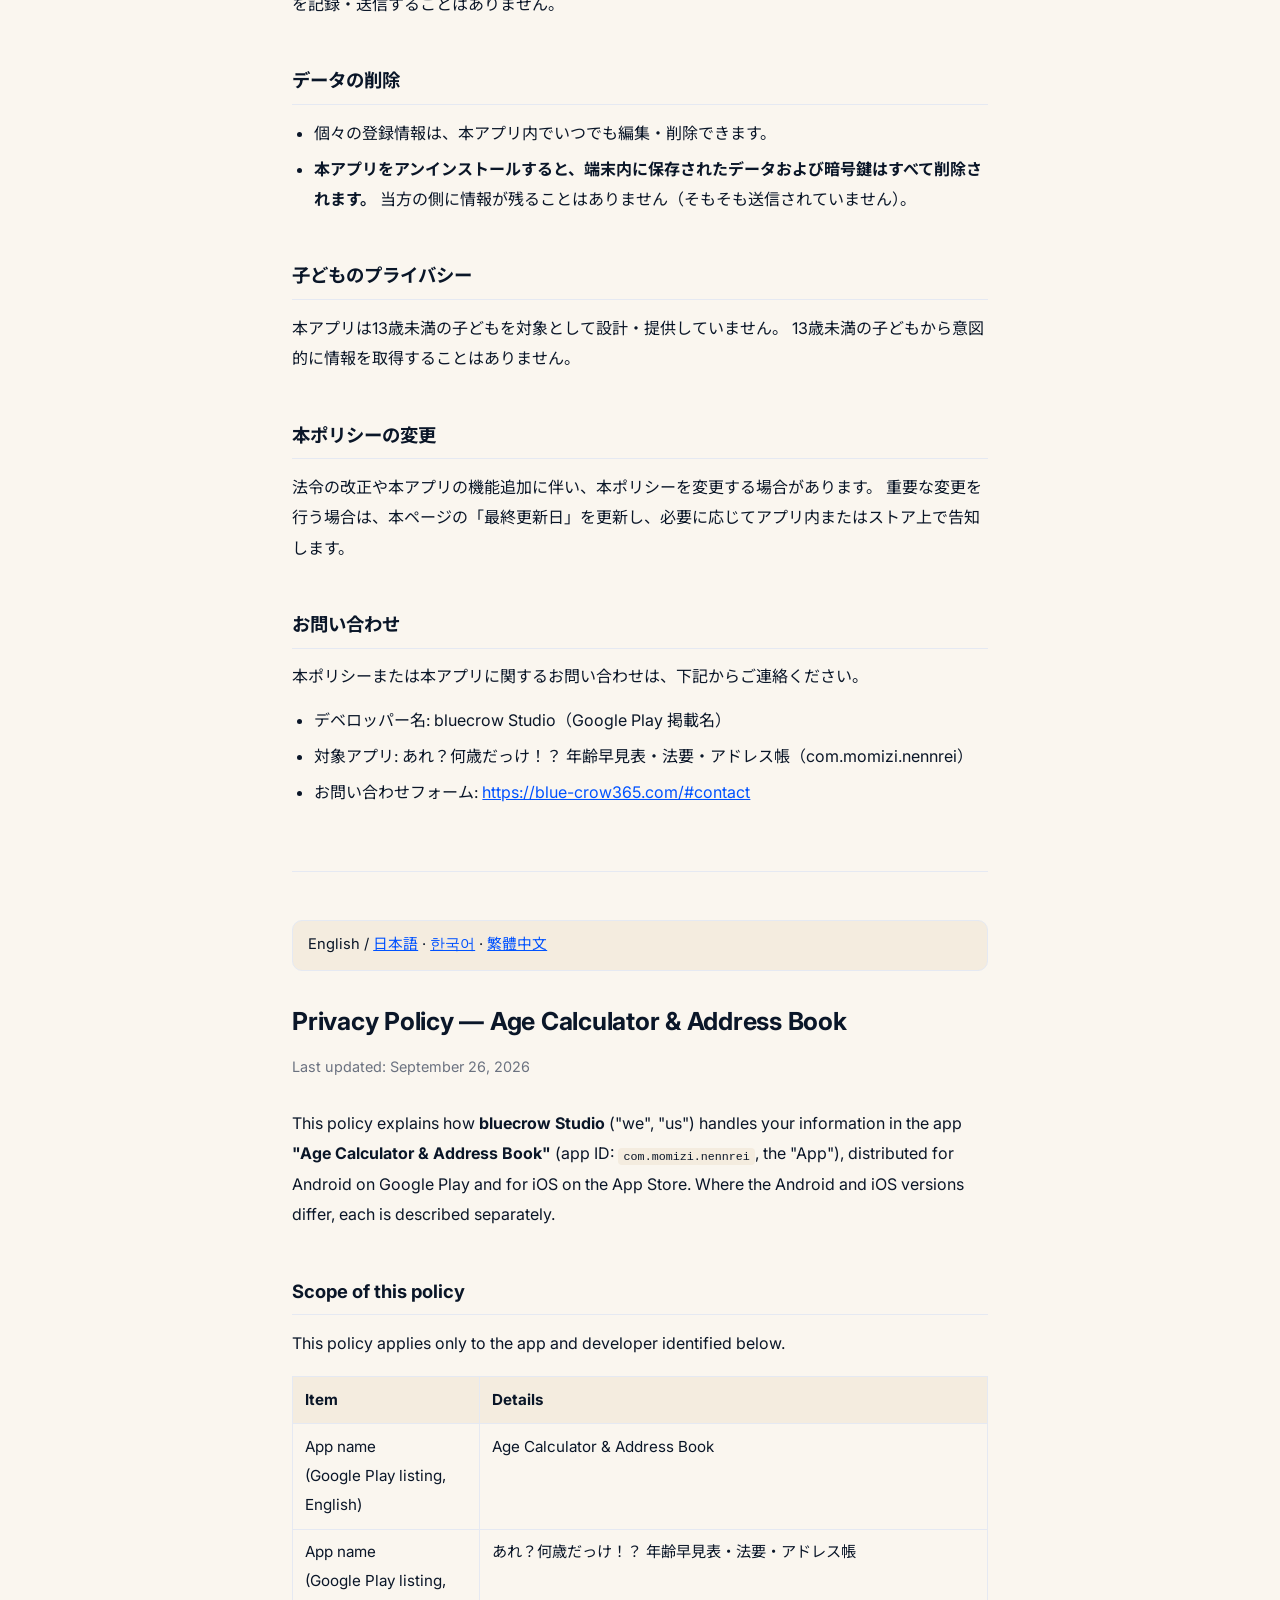
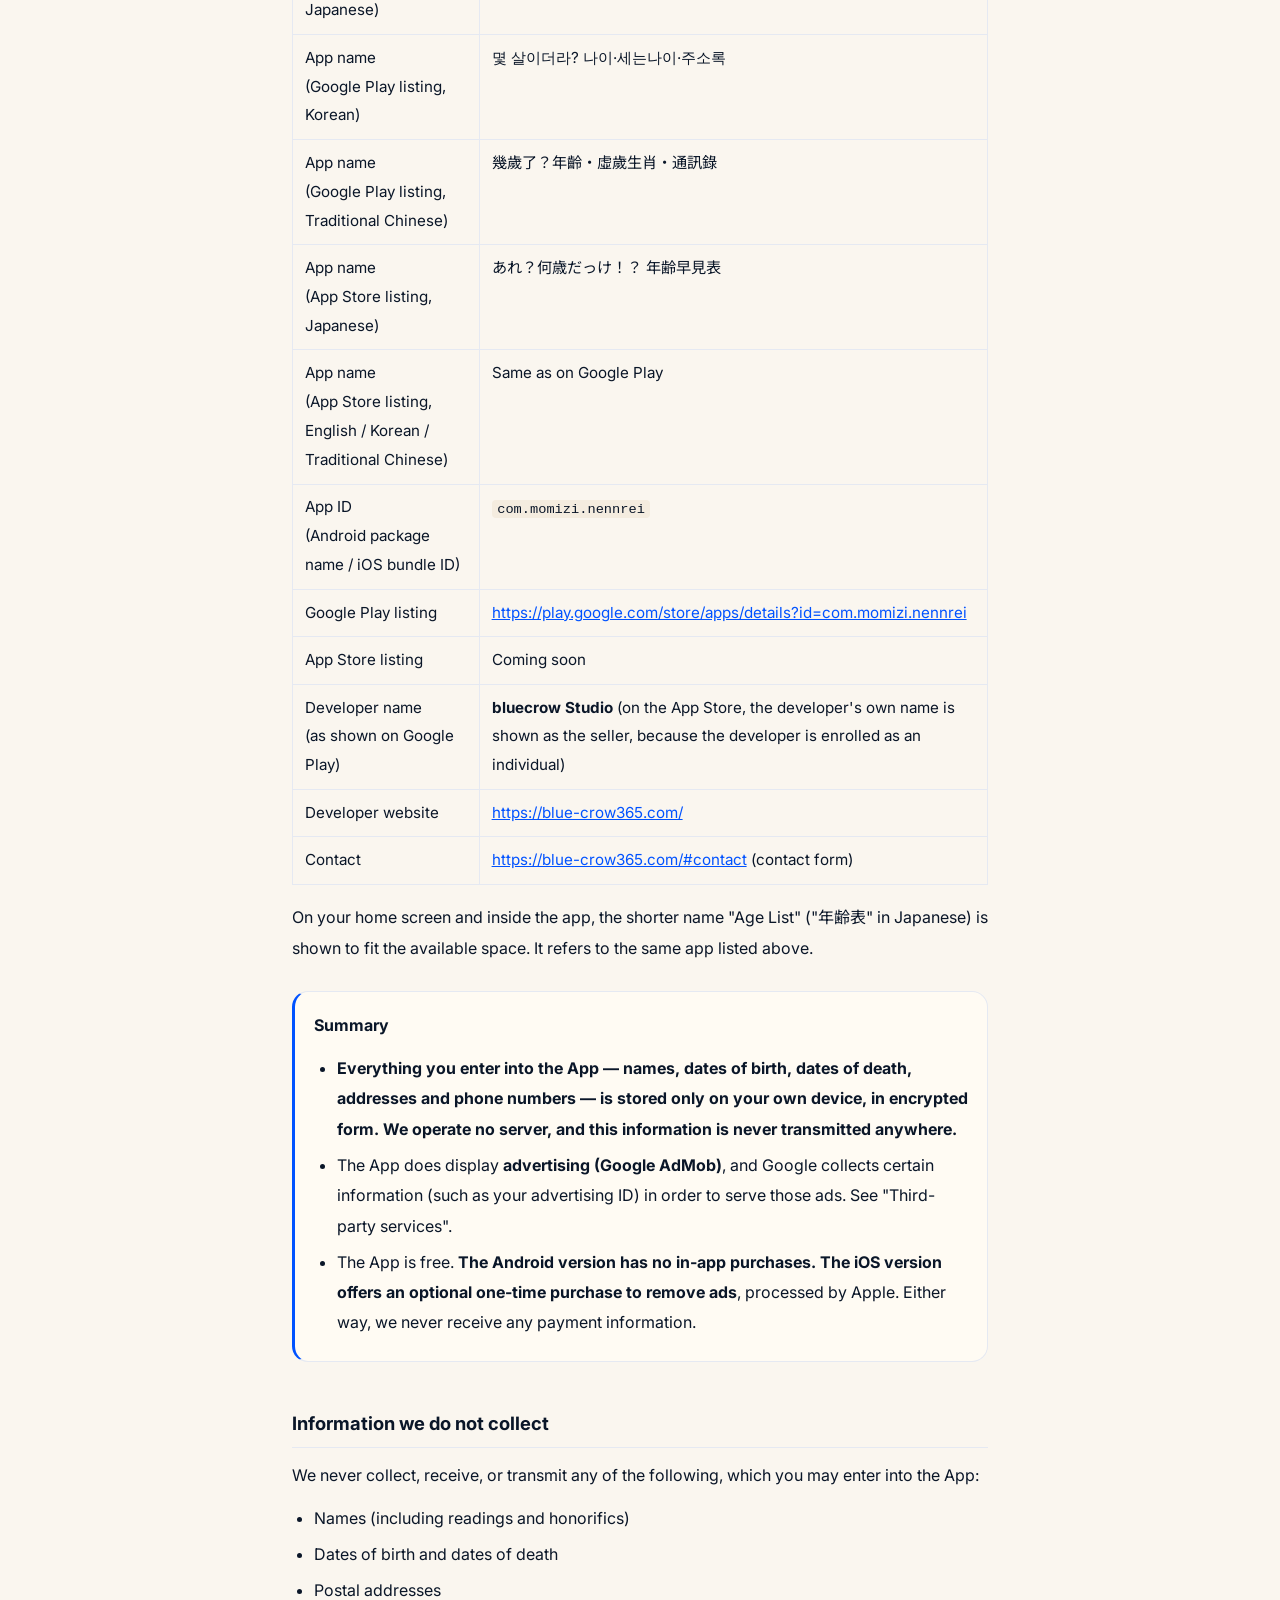
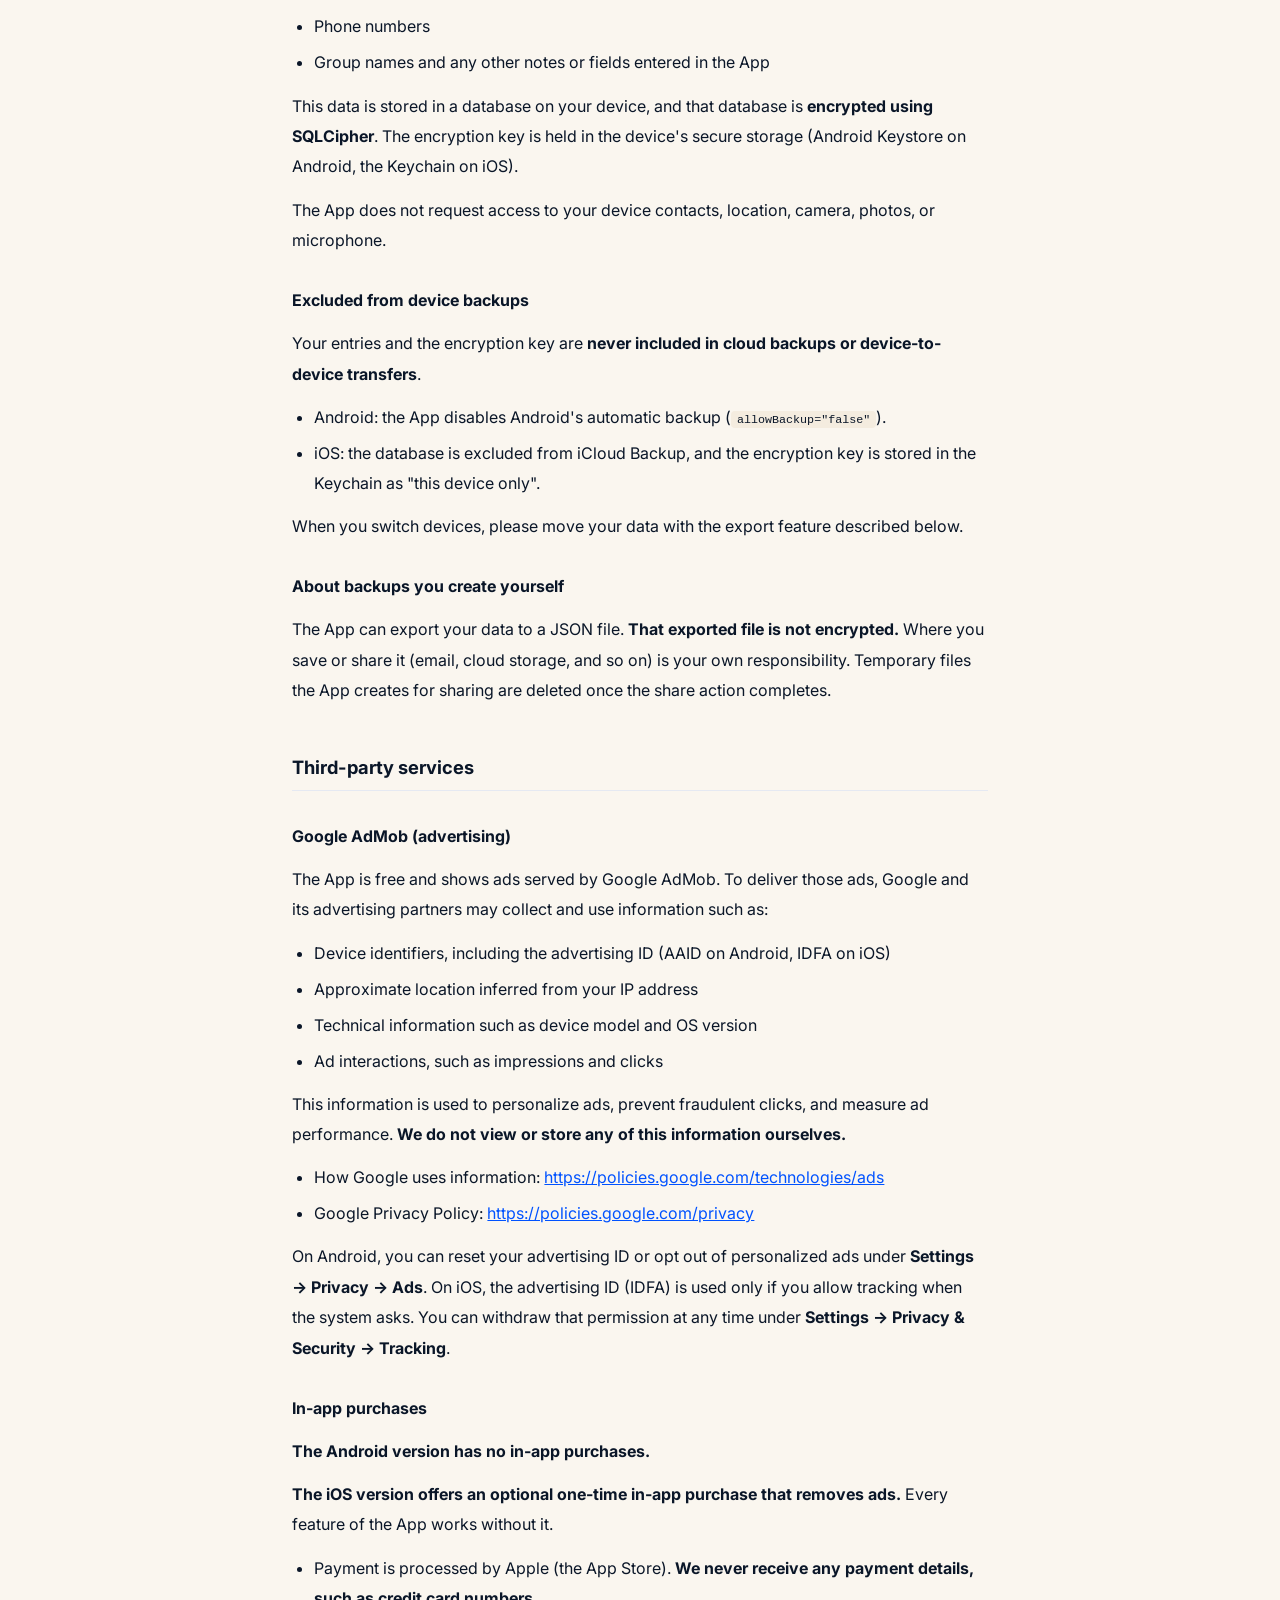
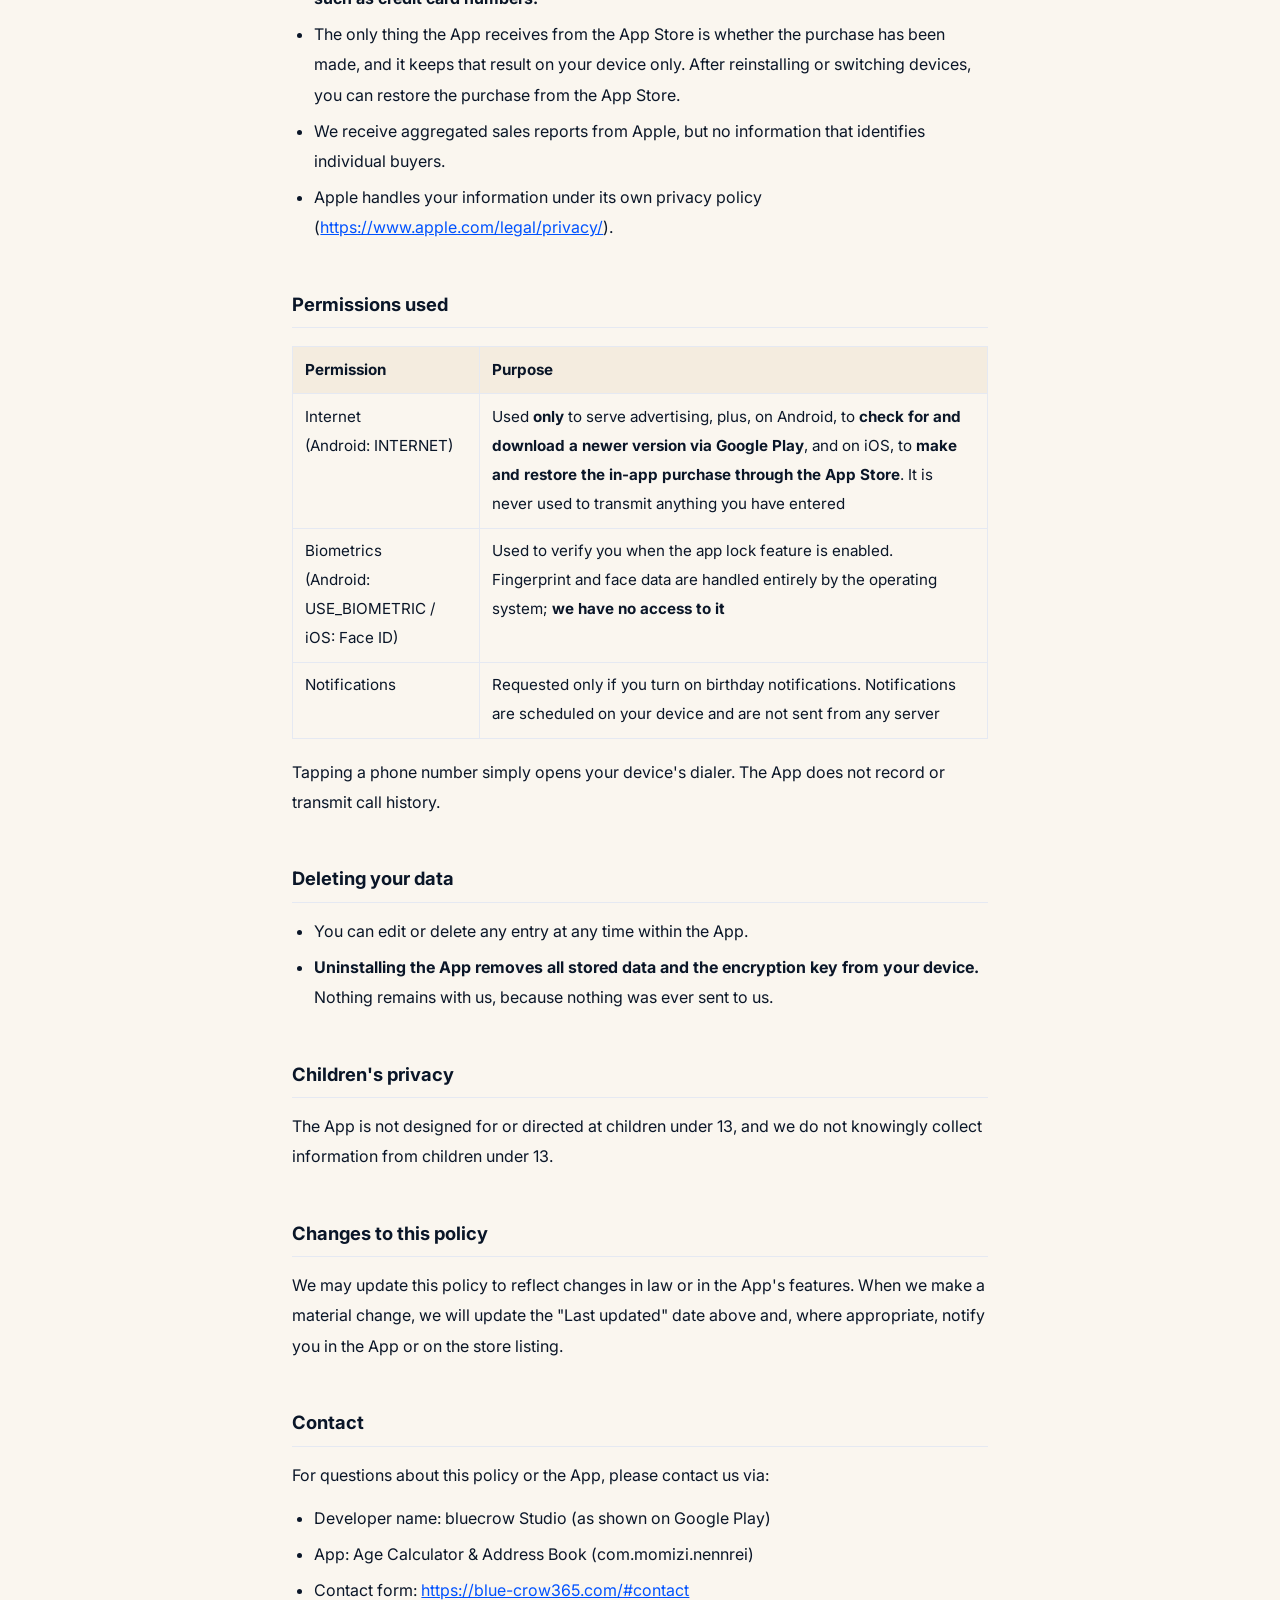
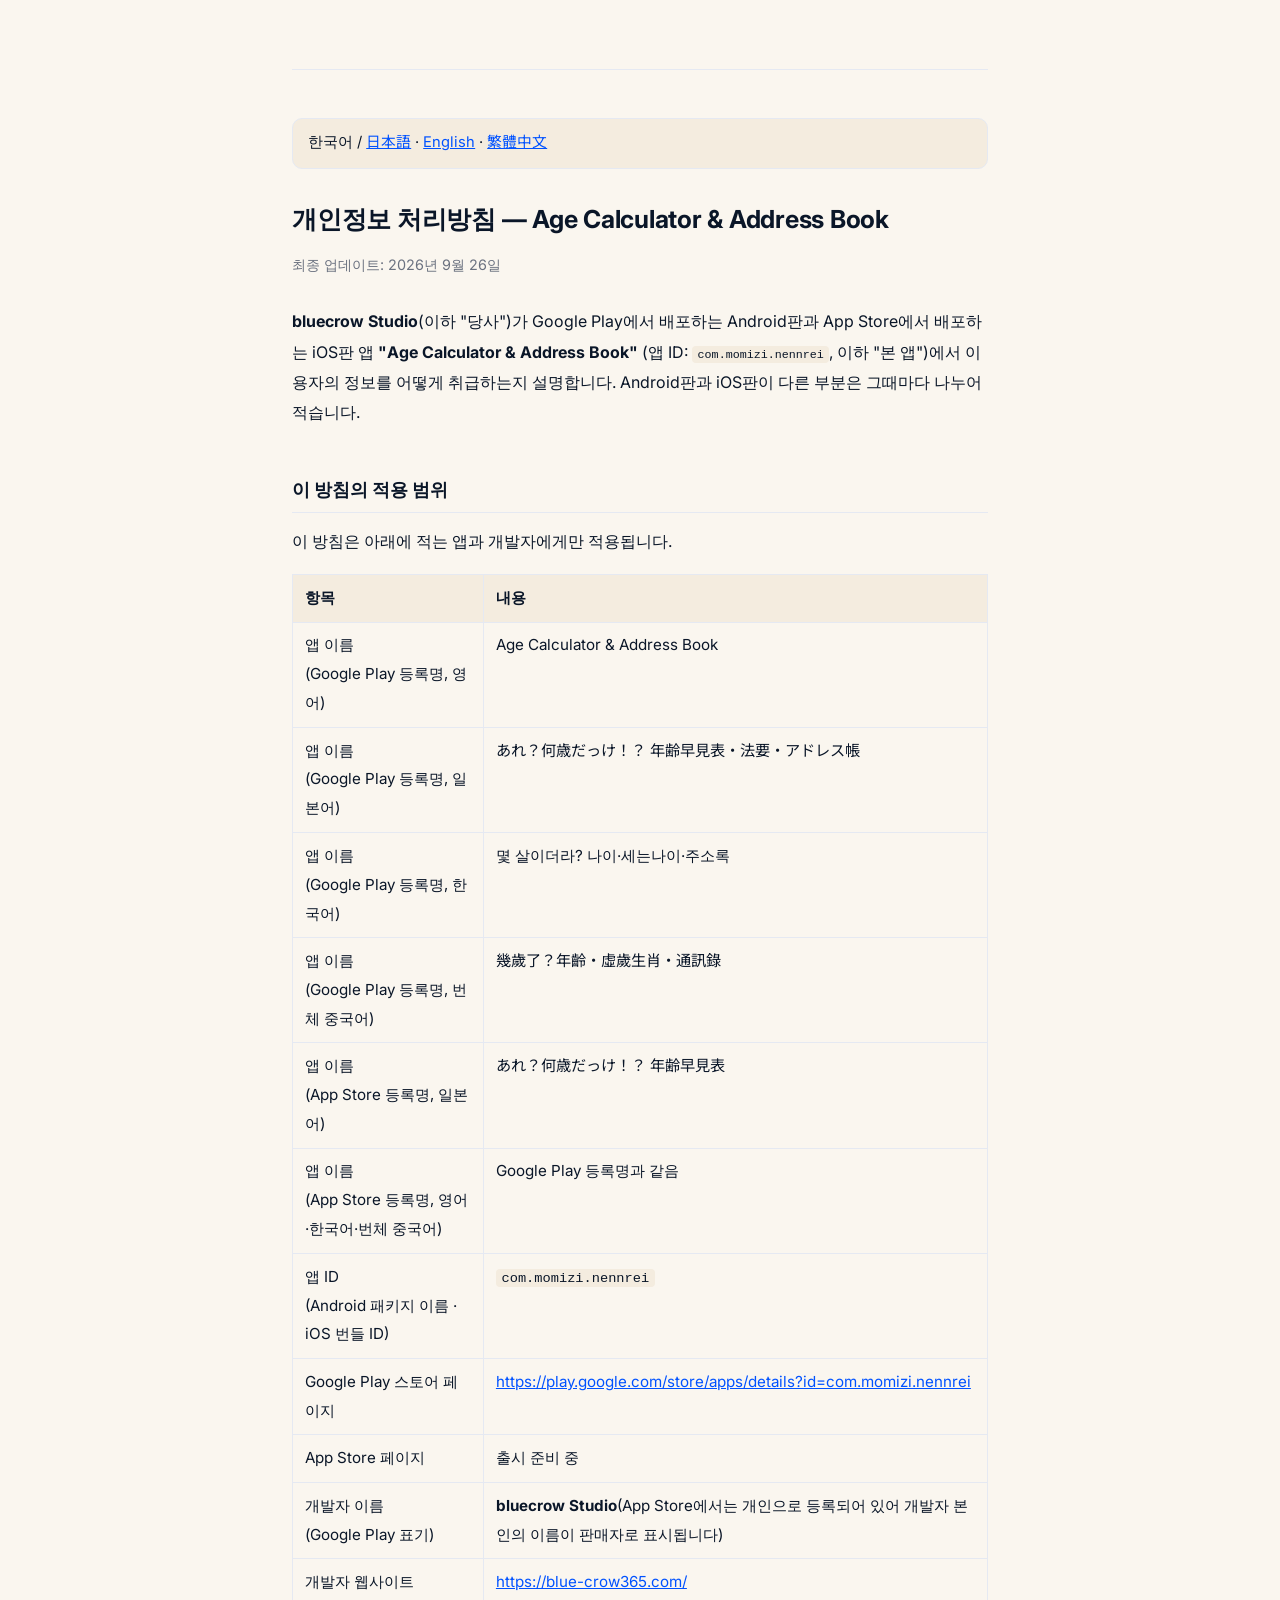
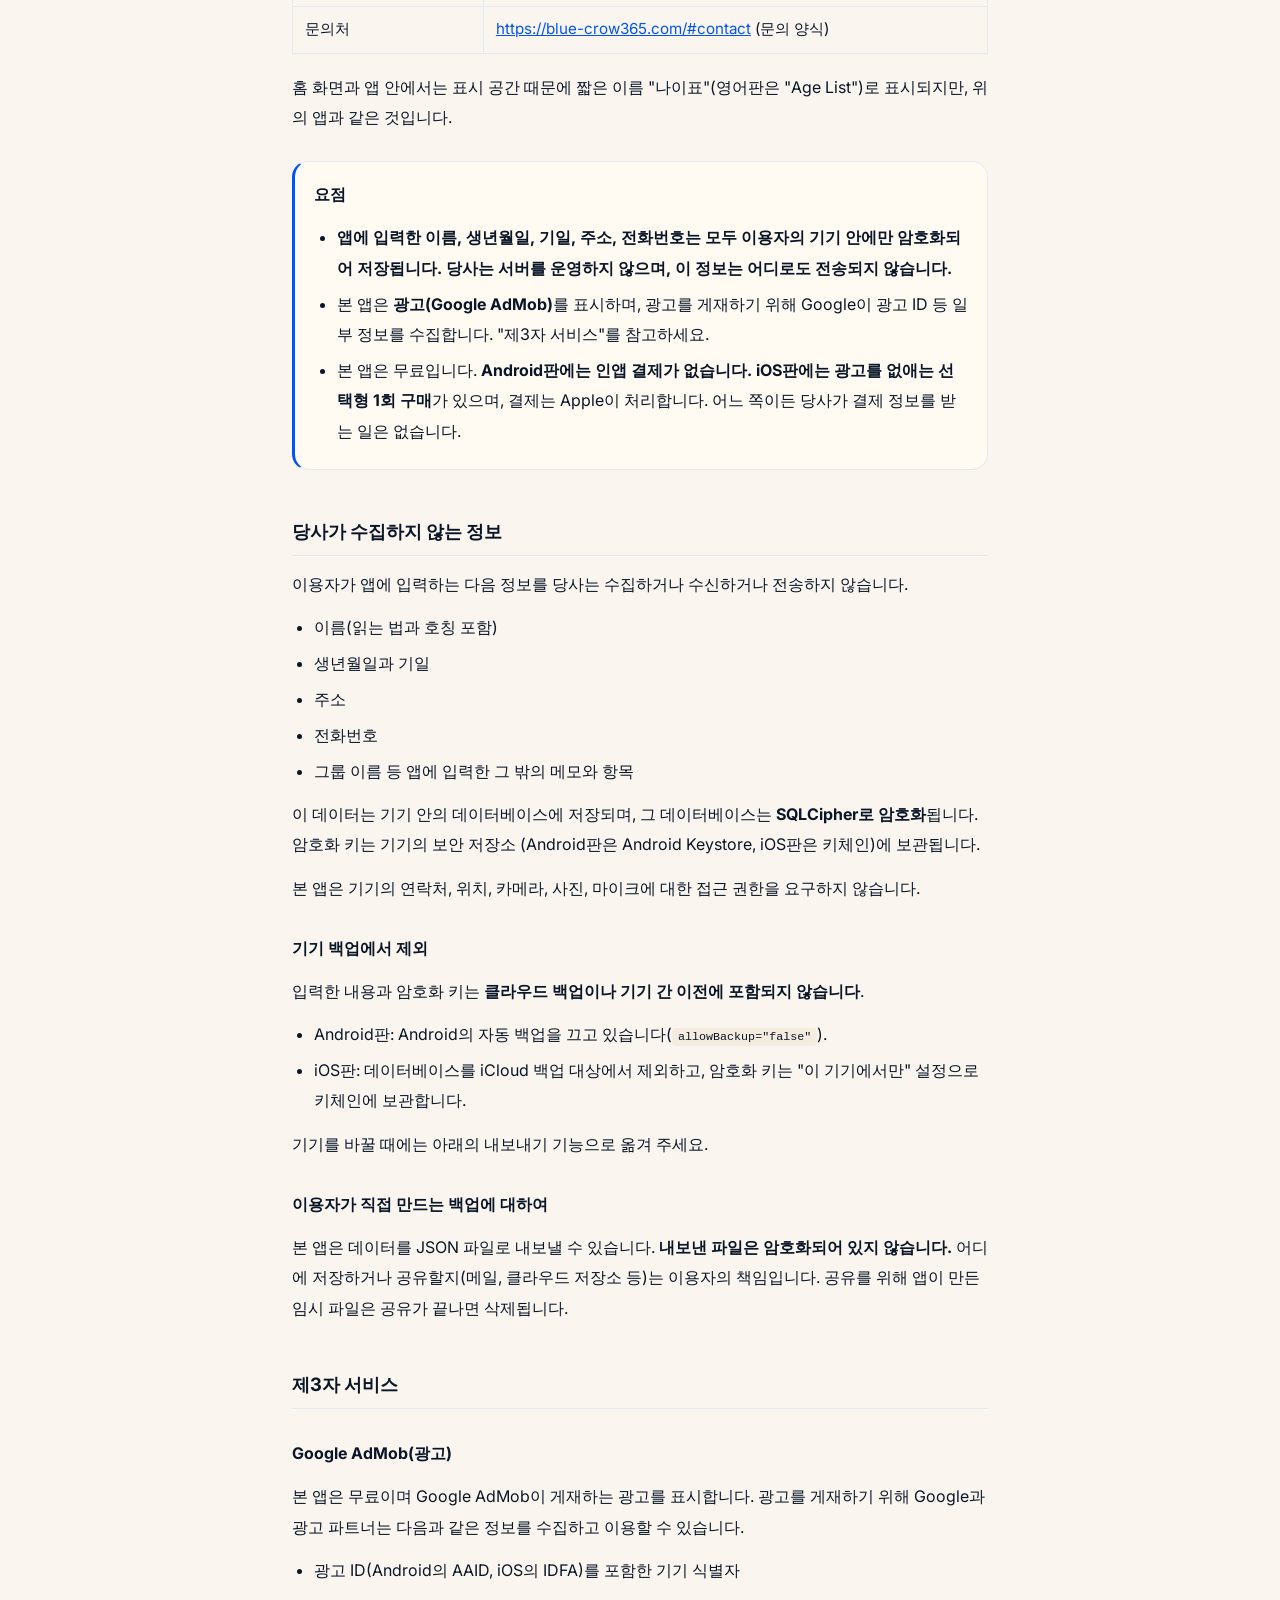
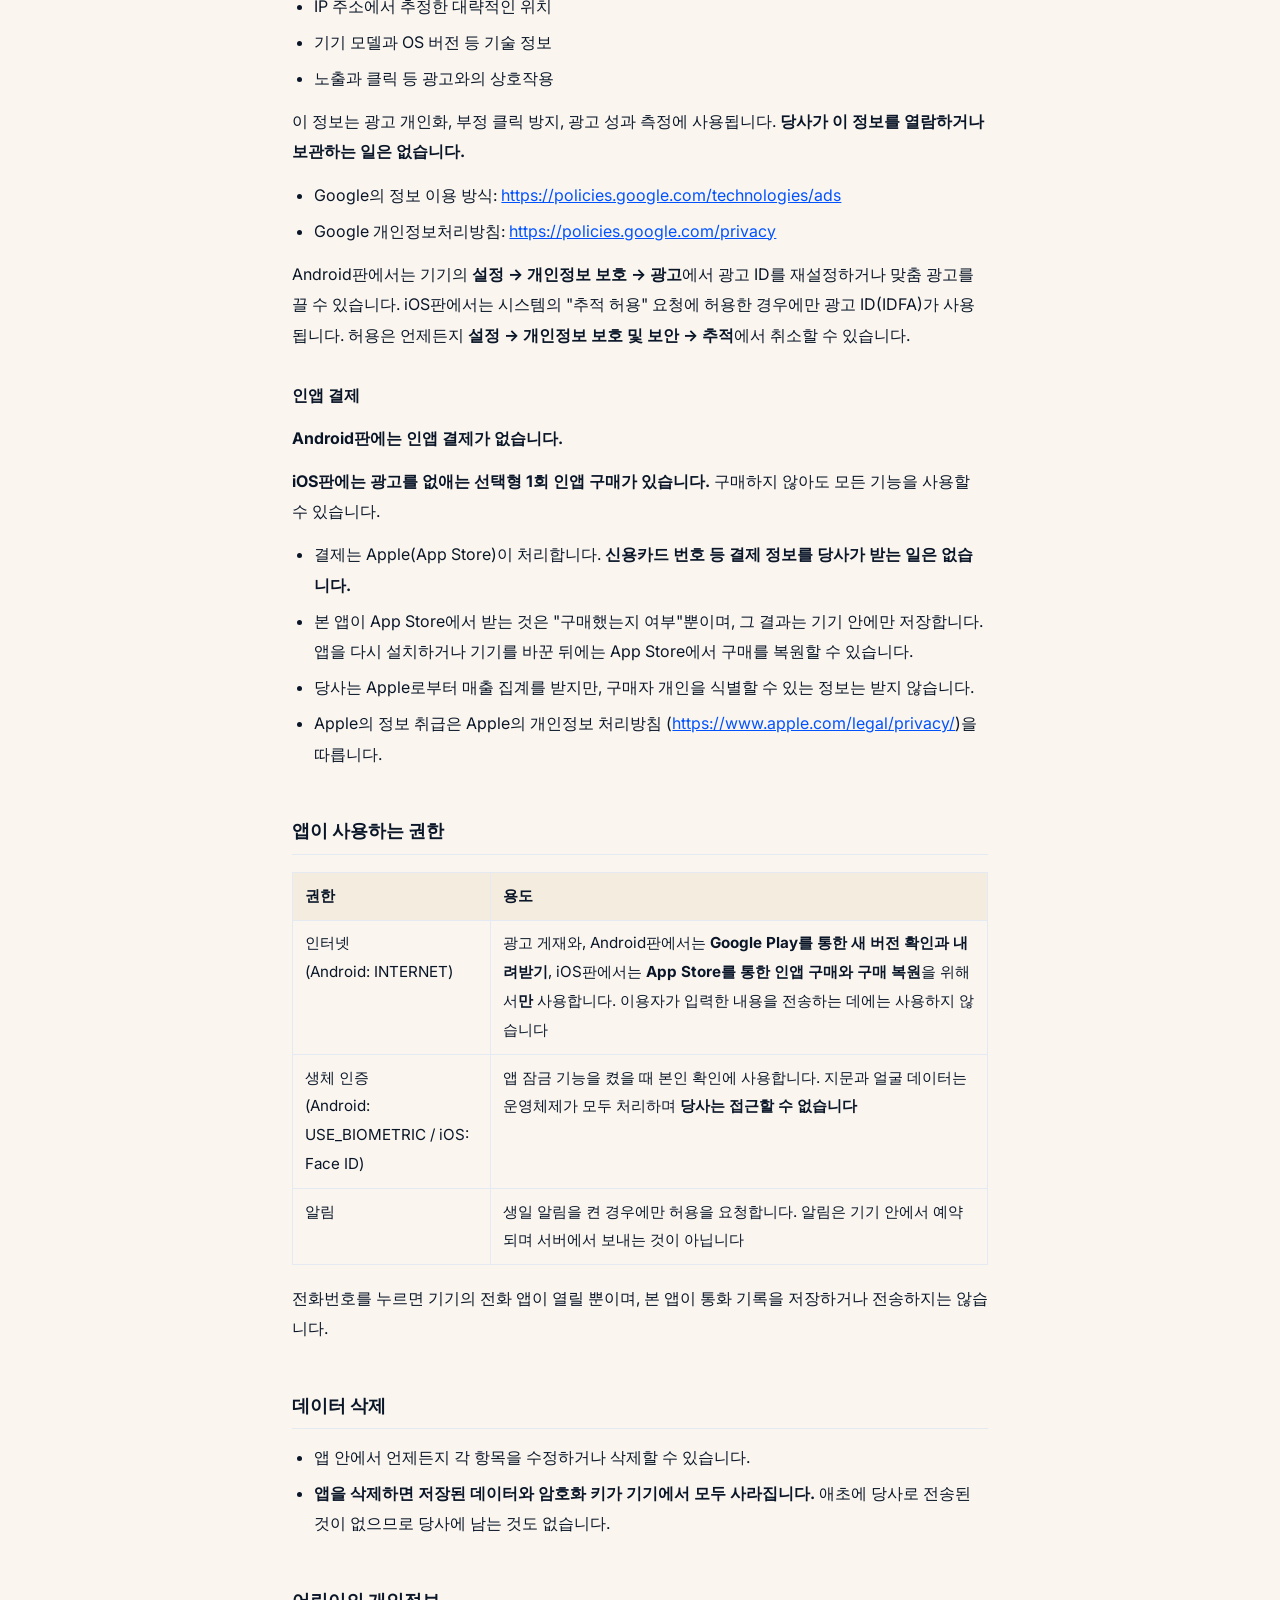
==== commit bff83404: "年齢表のポリシーを Android 版と iOS 版で書き分ける iOS 版には広告を消す買い切り購入があるため、「アプリ内購入はありません」を Android 版に限った記述に改め、iOS 側の決済" ====
--- a/privacy/nennrei.html
+++ b/privacy/nennrei.html
@@ -3,7 +3,7 @@
 <head>
 <meta charset="UTF-8" />
 <meta name="viewport" content="width=device-width, initial-scale=1.0" />
-<meta name="description" content="bluecrow Studio が提供する Androidアプリ「あれ？何歳だっけ！？ 年齢早見表・法要・アドレス帳」（com.momizi.nennrei）のプライバシーポリシー。入力した情報は端末内で暗号化して保存し、外部に送信しません。" />
+<meta name="description" content="bluecrow Studio が提供する Android / iOS アプリ「あれ？何歳だっけ！？ 年齢早見表・法要・アドレス帳」（com.momizi.nennrei）のプライバシーポリシー。入力した情報は端末内で暗号化して保存し、外部に送信しません。" />
 <meta name="theme-color" content="#0052FF" />
 <meta name="robots" content="index, follow" />
 <title>プライバシーポリシー — あれ？何歳だっけ！？ 年齢早見表・法要・アドレス帳 / Privacy Policy — Age Calculator &amp; Address Book | bluecrow Studio</title>
@@ -26,12 +26,13 @@
 </p>
 
 <h1 id="ja">プライバシーポリシー — あれ？何歳だっけ！？ 年齢早見表・法要・アドレス帳</h1>
-<p class="updated">最終更新日: 2026年9月8日</p>
-
-<p>
-  <strong>bluecrow Studio</strong>（以下「当方」）は、Google Play で配信する Androidアプリ
+<p class="updated">最終更新日: 2026年9月26日</p>
+
+<p>
+  <strong>bluecrow Studio</strong>（以下「当方」）は、Google Play で配信する Android版および App Store で配信する iOS版の
   <strong>「あれ？何歳だっけ！？ 年齢早見表・法要・アドレス帳」</strong>（アプリID: <code>com.momizi.nennrei</code>、以下「本アプリ」）における
   利用者の情報の取り扱いについて、以下のとおり定めます。
+  Android版と iOS版で取り扱いが異なる点は、その都度書き分けています。
 </p>
 
 <h2>本ポリシーの対象</h2>
@@ -44,9 +45,12 @@
     <tr><td>アプリ名<br>（Google Play 掲載名・英語）</td><td>Age Calculator &amp; Address Book</td></tr>
     <tr><td>アプリ名<br>（Google Play 掲載名・韓国語）</td><td>몇 살이더라? 나이·세는나이·주소록</td></tr>
     <tr><td>アプリ名<br>（Google Play 掲載名・繁体字中国語）</td><td>幾歲了？年齡・虛歲生肖・通訊錄</td></tr>
-    <tr><td>アプリID（パッケージ名）</td><td><code>com.momizi.nennrei</code></td></tr>
+    <tr><td>アプリ名<br>（App Store 掲載名・日本語）</td><td>あれ？何歳だっけ！？ 年齢早見表</td></tr>
+    <tr><td>アプリ名<br>（App Store 掲載名・英語／韓国語／繁体字中国語）</td><td>Google Play 掲載名と同じ</td></tr>
+    <tr><td>アプリID<br>（Android のパッケージ名・iOS のバンドルID）</td><td><code>com.momizi.nennrei</code></td></tr>
     <tr><td>Google Play ストアページ</td><td><a href="https://play.google.com/store/apps/details?id=com.momizi.nennrei" target="_blank" rel="noopener noreferrer">https://play.google.com/store/apps/details?id=com.momizi.nennrei</a></td></tr>
-    <tr><td>デベロッパー名<br>（Google Play 掲載名）</td><td><strong>bluecrow Studio</strong></td></tr>
+    <tr><td>App Store ページ</td><td>公開準備中</td></tr>
+    <tr><td>デベロッパー名<br>（Google Play 掲載名）</td><td><strong>bluecrow Studio</strong>（App Store では、個人として登録しているため開発者本人の氏名が販売元として表示されます）</td></tr>
     <tr><td>開発者サイト</td><td><a href="https://blue-crow365.com/">https://blue-crow365.com/</a></td></tr>
     <tr><td>連絡先</td><td><a href="/#contact">https://blue-crow365.com/#contact</a>（お問い合わせフォーム）</td></tr>
   </tbody>
@@ -64,7 +68,9 @@
       暗号化して保存されます。当方のサーバーは存在せず、これらの情報が外部に送信されることはありません。</strong></li>
     <li>ただし本アプリは<strong>広告（Google AdMob）</strong>を表示するため、広告配信のためにGoogleが一部の情報
       （広告ID等）を取得します。詳細は「第三者サービス」をご覧ください。</li>
-    <li>本アプリは無料で、<strong>アプリ内購入（課金）はありません</strong>。当方が決済情報を取得することもありません。</li>
+    <li>本アプリは無料です。<strong>Android版にアプリ内購入（課金）はありません</strong>。
+      <strong>iOS版には、広告を非表示にする任意の買い切り購入</strong>があり、決済は Apple が行います。
+      どちらの場合も、当方が決済情報を取得することはありません。</li>
   </ul>
 </div>
 
@@ -80,7 +86,7 @@
 </ul>
 <p>
   これらは端末内のデータベースに保存され、そのデータベースは<strong>SQLCipherによって暗号化</strong>されています。
-  暗号化に用いる鍵は端末のセキュアな領域（Android Keystore）に保管されます。
+  暗号化に用いる鍵は端末のセキュアな領域（Android版は Android Keystore、iOS版はキーチェーン）に保管されます。
 </p>
 <p>
   また、本アプリは端末のアドレス帳・連絡先・位置情報・カメラ・写真・マイクへのアクセスを要求しません。
@@ -88,8 +94,14 @@
 
 <h3>端末バックアップからの除外</h3>
 <p>
-  本アプリはOSの自動バックアップを無効化（<code>allowBackup="false"</code>）しており、
   入力された情報や暗号鍵が<strong>クラウドバックアップや端末間のデータ移行に含まれることはありません</strong>。
+</p>
+<ul>
+  <li>Android版: OSの自動バックアップを無効化（<code>allowBackup="false"</code>）しています。</li>
+  <li>iOS版: データベースを iCloud バックアップの対象から外し、暗号鍵は「このデバイスのみ」の設定でキーチェーンに保管しています。</li>
+</ul>
+<p>
+  機種変更の際は、次項の書き出し機能で移してください。
 </p>
 
 <h3>利用者自身によるバックアップについて</h3>
@@ -108,7 +120,7 @@
   広告配信のため、Google および広告配信事業者は次のような情報を取得・利用する場合があります。
 </p>
 <ul>
-  <li>広告ID（AAID）などの端末識別子</li>
+  <li>広告ID（Android の AAID、iOS の IDFA）などの端末識別子</li>
   <li>IPアドレスから推定されるおおよその位置情報</li>
   <li>端末の種類・OSバージョン等の技術情報</li>
   <li>広告の表示回数・クリックなどの操作履歴</li>
@@ -126,16 +138,28 @@
        target="_blank" rel="noopener noreferrer">https://policies.google.com/privacy</a></li>
 </ul>
 <p>
-  広告IDのリセットやパーソナライズ広告の無効化は、Android端末の
+  Android版では、広告IDのリセットやパーソナライズ広告の無効化を、端末の
   「設定 → プライバシー → 広告」から行えます。
+  iOS版では、OSの「トラッキングの許可」で許可した場合に限り広告ID（IDFA）が使われます。
+  許可はいつでも「設定 → プライバシーとセキュリティ → トラッキング」から取り消せます。
 </p>
 
 <h3>アプリ内購入について</h3>
 <p>
-  本アプリには<strong>アプリ内購入（課金）はありません</strong>。
-  したがって、<strong>当方がクレジットカード番号等の決済情報を取得することは一切ありません</strong>。
-  将来アプリ内購入を追加する場合は、本ポリシーを更新したうえでお知らせします。
-</p>
+  <strong>Android版にアプリ内購入（課金）はありません</strong>。
+</p>
+<p>
+  <strong>iOS版には、広告を非表示にする買い切りのアプリ内購入（任意）があります</strong>。
+  購入しなくても、すべての機能を使えます。
+</p>
+<ul>
+  <li>決済は Apple（App Store）が行います。<strong>当方がクレジットカード番号等の決済情報を取得することは一切ありません</strong>。</li>
+  <li>本アプリが App Store から受け取るのは「購入済みかどうか」だけで、その結果は端末内にのみ保存します。
+    再インストールや機種変更の後は、App Store から購入を復元できます。</li>
+  <li>当方は Apple から売上の集計を受け取りますが、購入者個人を特定できる情報は受け取りません。</li>
+  <li>Apple による情報の取り扱いは Apple のプライバシーポリシー
+    （<a href="https://www.apple.com/legal/privacy/" target="_blank" rel="noopener noreferrer">https://www.apple.com/legal/privacy/</a>）に従います。</li>
+</ul>
 
 <h2>アプリが利用する権限</h2>
 <div class="table-wrap">
@@ -143,12 +167,16 @@
   <thead><tr><th>権限</th><th>用途</th></tr></thead>
   <tbody>
     <tr>
-      <td>インターネット<br>（INTERNET）</td>
-      <td><strong>広告の配信</strong>と、<strong>Google Play による新しいバージョンの確認と取得</strong>にのみ使用します。入力情報の送信には使用しません</td>
-    </tr>
-    <tr>
-      <td>生体認証<br>（USE_BIOMETRIC）</td>
-      <td>アプリロック機能を有効にした場合の本人確認に使用します。指紋・顔などの生体情報はAndroid OSが処理し、<strong>当方がアクセスすることはできません</strong></td>
+      <td>インターネット<br>（Android: INTERNET）</td>
+      <td><strong>広告の配信</strong>と、Android版では<strong>Google Play による新しいバージョンの確認と取得</strong>、iOS版では<strong>App Store でのアプリ内購入と購入の復元</strong>にのみ使用します。入力情報の送信には使用しません</td>
+    </tr>
+    <tr>
+      <td>生体認証<br>（Android: USE_BIOMETRIC／iOS: Face ID）</td>
+      <td>アプリロック機能を有効にした場合の本人確認に使用します。指紋・顔などの生体情報はOSが処理し、<strong>当方がアクセスすることはできません</strong></td>
+    </tr>
+    <tr>
+      <td>通知</td>
+      <td>誕生日の通知を有効にした場合に限り、許可を求めます。通知は端末内で予約するもので、サーバーから送られるものではありません</td>
     </tr>
   </tbody>
 </table>
@@ -193,12 +221,13 @@
 </p>
 
 <h1 id="en">Privacy Policy — Age Calculator &amp; Address Book</h1>
-<p class="updated">Last updated: September 8, 2026</p>
+<p class="updated">Last updated: September 26, 2026</p>
 
 <p>
   This policy explains how <strong>bluecrow Studio</strong> ("we", "us") handles your information in the
-  Android app <strong>"Age Calculator &amp; Address Book"</strong>
-  (app ID: <code>com.momizi.nennrei</code>, the "App"), distributed on Google Play.
+  app <strong>"Age Calculator &amp; Address Book"</strong>
+  (app ID: <code>com.momizi.nennrei</code>, the "App"), distributed for Android on Google Play and for iOS on the App Store.
+  Where the Android and iOS versions differ, each is described separately.
 </p>
 
 <h2>Scope of this policy</h2>
@@ -211,9 +240,12 @@
     <tr><td>App name<br>(Google Play listing, Japanese)</td><td>あれ？何歳だっけ！？ 年齢早見表・法要・アドレス帳</td></tr>
     <tr><td>App name<br>(Google Play listing, Korean)</td><td>몇 살이더라? 나이·세는나이·주소록</td></tr>
     <tr><td>App name<br>(Google Play listing, Traditional Chinese)</td><td>幾歲了？年齡・虛歲生肖・通訊錄</td></tr>
-    <tr><td>Application ID (package name)</td><td><code>com.momizi.nennrei</code></td></tr>
+    <tr><td>App name<br>(App Store listing, Japanese)</td><td>あれ？何歳だっけ！？ 年齢早見表</td></tr>
+    <tr><td>App name<br>(App Store listing, English / Korean / Traditional Chinese)</td><td>Same as on Google Play</td></tr>
+    <tr><td>App ID<br>(Android package name / iOS bundle ID)</td><td><code>com.momizi.nennrei</code></td></tr>
     <tr><td>Google Play listing</td><td><a href="https://play.google.com/store/apps/details?id=com.momizi.nennrei" target="_blank" rel="noopener noreferrer">https://play.google.com/store/apps/details?id=com.momizi.nennrei</a></td></tr>
-    <tr><td>Developer name<br>(as shown on Google Play)</td><td><strong>bluecrow Studio</strong></td></tr>
+    <tr><td>App Store listing</td><td>Coming soon</td></tr>
+    <tr><td>Developer name<br>(as shown on Google Play)</td><td><strong>bluecrow Studio</strong> (on the App Store, the developer's own name is shown as the seller, because the developer is enrolled as an individual)</td></tr>
     <tr><td>Developer website</td><td><a href="https://blue-crow365.com/">https://blue-crow365.com/</a></td></tr>
     <tr><td>Contact</td><td><a href="/#contact">https://blue-crow365.com/#contact</a> (contact form)</td></tr>
   </tbody>
@@ -232,7 +264,9 @@
       and this information is never transmitted anywhere.</strong></li>
     <li>The App does display <strong>advertising (Google AdMob)</strong>, and Google collects certain
       information (such as your advertising ID) in order to serve those ads. See "Third-party services".</li>
-    <li>The App is free and has <strong>no in-app purchases</strong>. We never receive any payment information.</li>
+    <li>The App is free. <strong>The Android version has no in-app purchases.</strong>
+      <strong>The iOS version offers an optional one-time purchase to remove ads</strong>, processed by Apple.
+      Either way, we never receive any payment information.</li>
   </ul>
 </div>
 
@@ -248,7 +282,7 @@
 <p>
   This data is stored in a database on your device, and that database is
   <strong>encrypted using SQLCipher</strong>. The encryption key is held in the device's secure
-  storage (Android Keystore).
+  storage (Android Keystore on Android, the Keychain on iOS).
 </p>
 <p>
   The App does not request access to your device contacts, location, camera, photos, or microphone.
@@ -256,8 +290,14 @@
 
 <h3>Excluded from device backups</h3>
 <p>
-  The App disables Android's automatic backup (<code>allowBackup="false"</code>), so your entries and
-  the encryption key are <strong>never included in cloud backups or device-to-device transfers</strong>.
+  Your entries and the encryption key are <strong>never included in cloud backups or device-to-device transfers</strong>.
+</p>
+<ul>
+  <li>Android: the App disables Android's automatic backup (<code>allowBackup="false"</code>).</li>
+  <li>iOS: the database is excluded from iCloud Backup, and the encryption key is stored in the Keychain as "this device only".</li>
+</ul>
+<p>
+  When you switch devices, please move your data with the export feature described below.
 </p>
 
 <h3>About backups you create yourself</h3>
@@ -275,7 +315,7 @@
   advertising partners may collect and use information such as:
 </p>
 <ul>
-  <li>Device identifiers, including the advertising ID (AAID)</li>
+  <li>Device identifiers, including the advertising ID (AAID on Android, IDFA on iOS)</li>
   <li>Approximate location inferred from your IP address</li>
   <li>Technical information such as device model and OS version</li>
   <li>Ad interactions, such as impressions and clicks</li>
@@ -293,16 +333,31 @@
        target="_blank" rel="noopener noreferrer">https://policies.google.com/privacy</a></li>
 </ul>
 <p>
-  You can reset your advertising ID or opt out of personalized ads from your Android device under
+  On Android, you can reset your advertising ID or opt out of personalized ads under
   <strong>Settings &rarr; Privacy &rarr; Ads</strong>.
+  On iOS, the advertising ID (IDFA) is used only if you allow tracking when the system asks.
+  You can withdraw that permission at any time under
+  <strong>Settings &rarr; Privacy &amp; Security &rarr; Tracking</strong>.
 </p>
 
 <h3>In-app purchases</h3>
 <p>
-  The App has <strong>no in-app purchases</strong>. Consequently,
-  <strong>we never receive any payment details, such as credit card numbers.</strong>
-  If in-app purchases are added in a future version, this policy will be updated accordingly.
-</p>
+  <strong>The Android version has no in-app purchases.</strong>
+</p>
+<p>
+  <strong>The iOS version offers an optional one-time in-app purchase that removes ads.</strong>
+  Every feature of the App works without it.
+</p>
+<ul>
+  <li>Payment is processed by Apple (the App Store).
+    <strong>We never receive any payment details, such as credit card numbers.</strong></li>
+  <li>The only thing the App receives from the App Store is whether the purchase has been made, and it
+    keeps that result on your device only. After reinstalling or switching devices, you can restore
+    the purchase from the App Store.</li>
+  <li>We receive aggregated sales reports from Apple, but no information that identifies individual buyers.</li>
+  <li>Apple handles your information under its own privacy policy
+    (<a href="https://www.apple.com/legal/privacy/" target="_blank" rel="noopener noreferrer">https://www.apple.com/legal/privacy/</a>).</li>
+</ul>
 
 <h2>Permissions used</h2>
 <div class="table-wrap">
@@ -310,12 +365,16 @@
   <thead><tr><th>Permission</th><th>Purpose</th></tr></thead>
   <tbody>
     <tr>
-      <td>Internet<br>(INTERNET)</td>
-      <td>Used <strong>only</strong> to serve advertising and to <strong>check for and download a newer version via Google Play</strong>. It is never used to transmit anything you have entered</td>
-    </tr>
-    <tr>
-      <td>Biometrics<br>(USE_BIOMETRIC)</td>
-      <td>Used to verify you when the app lock feature is enabled. Fingerprint and face data are handled entirely by Android; <strong>we have no access to it</strong></td>
+      <td>Internet<br>(Android: INTERNET)</td>
+      <td>Used <strong>only</strong> to serve advertising, plus, on Android, to <strong>check for and download a newer version via Google Play</strong>, and on iOS, to <strong>make and restore the in-app purchase through the App Store</strong>. It is never used to transmit anything you have entered</td>
+    </tr>
+    <tr>
+      <td>Biometrics<br>(Android: USE_BIOMETRIC / iOS: Face ID)</td>
+      <td>Used to verify you when the app lock feature is enabled. Fingerprint and face data are handled entirely by the operating system; <strong>we have no access to it</strong></td>
+    </tr>
+    <tr>
+      <td>Notifications</td>
+      <td>Requested only if you turn on birthday notifications. Notifications are scheduled on your device and are not sent from any server</td>
     </tr>
   </tbody>
 </table>
@@ -361,12 +420,13 @@
 </p>
 
 <h1 id="ko">개인정보 처리방침 — Age Calculator &amp; Address Book</h1>
-<p class="updated">최종 업데이트: 2026년 9월 8일</p>
-
-<p>
-  <strong>bluecrow Studio</strong>(이하 "당사")가 Google Play에서 배포하는 Android 앱
+<p class="updated">최종 업데이트: 2026년 9월 26일</p>
+
+<p>
+  <strong>bluecrow Studio</strong>(이하 "당사")가 Google Play에서 배포하는 Android판과 App Store에서 배포하는 iOS판 앱
   <strong>"Age Calculator &amp; Address Book"</strong>
   (앱 ID: <code>com.momizi.nennrei</code>, 이하 "본 앱")에서 이용자의 정보를 어떻게 취급하는지 설명합니다.
+  Android판과 iOS판이 다른 부분은 그때마다 나누어 적습니다.
 </p>
 
 <h2>이 방침의 적용 범위</h2>
@@ -379,9 +439,12 @@
     <tr><td>앱 이름<br>(Google Play 등록명, 일본어)</td><td>あれ？何歳だっけ！？ 年齢早見表・法要・アドレス帳</td></tr>
     <tr><td>앱 이름<br>(Google Play 등록명, 한국어)</td><td>몇 살이더라? 나이·세는나이·주소록</td></tr>
     <tr><td>앱 이름<br>(Google Play 등록명, 번체 중국어)</td><td>幾歲了？年齡・虛歲生肖・通訊錄</td></tr>
-    <tr><td>애플리케이션 ID(패키지 이름)</td><td><code>com.momizi.nennrei</code></td></tr>
+    <tr><td>앱 이름<br>(App Store 등록명, 일본어)</td><td>あれ？何歳だっけ！？ 年齢早見表</td></tr>
+    <tr><td>앱 이름<br>(App Store 등록명, 영어·한국어·번체 중국어)</td><td>Google Play 등록명과 같음</td></tr>
+    <tr><td>앱 ID<br>(Android 패키지 이름 · iOS 번들 ID)</td><td><code>com.momizi.nennrei</code></td></tr>
     <tr><td>Google Play 스토어 페이지</td><td><a href="https://play.google.com/store/apps/details?id=com.momizi.nennrei" target="_blank" rel="noopener noreferrer">https://play.google.com/store/apps/details?id=com.momizi.nennrei</a></td></tr>
-    <tr><td>개발자 이름<br>(Google Play 표기)</td><td><strong>bluecrow Studio</strong></td></tr>
+    <tr><td>App Store 페이지</td><td>출시 준비 중</td></tr>
+    <tr><td>개발자 이름<br>(Google Play 표기)</td><td><strong>bluecrow Studio</strong>(App Store에서는 개인으로 등록되어 있어 개발자 본인의 이름이 판매자로 표시됩니다)</td></tr>
     <tr><td>개발자 웹사이트</td><td><a href="https://blue-crow365.com/">https://blue-crow365.com/</a></td></tr>
     <tr><td>문의처</td><td><a href="/#contact">https://blue-crow365.com/#contact</a> (문의 양식)</td></tr>
   </tbody>
@@ -399,7 +462,9 @@
       암호화되어 저장됩니다. 당사는 서버를 운영하지 않으며, 이 정보는 어디로도 전송되지 않습니다.</strong></li>
     <li>본 앱은 <strong>광고(Google AdMob)</strong>를 표시하며, 광고를 게재하기 위해 Google이
       광고 ID 등 일부 정보를 수집합니다. "제3자 서비스"를 참고하세요.</li>
-    <li>본 앱은 무료이며 <strong>인앱 결제가 없습니다</strong>. 당사가 결제 정보를 받는 일은 없습니다.</li>
+    <li>본 앱은 무료입니다. <strong>Android판에는 인앱 결제가 없습니다.</strong>
+      <strong>iOS판에는 광고를 없애는 선택형 1회 구매</strong>가 있으며, 결제는 Apple이 처리합니다.
+      어느 쪽이든 당사가 결제 정보를 받는 일은 없습니다.</li>
   </ul>
 </div>
 
@@ -415,7 +480,7 @@
 <p>
   이 데이터는 기기 안의 데이터베이스에 저장되며, 그 데이터베이스는
   <strong>SQLCipher로 암호화</strong>됩니다. 암호화 키는 기기의 보안 저장소
-  (Android Keystore)에 보관됩니다.
+  (Android판은 Android Keystore, iOS판은 키체인)에 보관됩니다.
 </p>
 <p>
   본 앱은 기기의 연락처, 위치, 카메라, 사진, 마이크에 대한 접근 권한을 요구하지 않습니다.
@@ -423,8 +488,14 @@
 
 <h3>기기 백업에서 제외</h3>
 <p>
-  본 앱은 Android의 자동 백업을 끄고 있어(<code>allowBackup="false"</code>), 입력한 내용과
-  암호화 키가 <strong>클라우드 백업이나 기기 간 이전에 포함되지 않습니다</strong>.
+  입력한 내용과 암호화 키는 <strong>클라우드 백업이나 기기 간 이전에 포함되지 않습니다</strong>.
+</p>
+<ul>
+  <li>Android판: Android의 자동 백업을 끄고 있습니다(<code>allowBackup="false"</code>).</li>
+  <li>iOS판: 데이터베이스를 iCloud 백업 대상에서 제외하고, 암호화 키는 "이 기기에서만" 설정으로 키체인에 보관합니다.</li>
+</ul>
+<p>
+  기기를 바꿀 때에는 아래의 내보내기 기능으로 옮겨 주세요.
 </p>
 
 <h3>이용자가 직접 만드는 백업에 대하여</h3>
@@ -442,7 +513,7 @@
   광고 파트너는 다음과 같은 정보를 수집하고 이용할 수 있습니다.
 </p>
 <ul>
-  <li>광고 ID(AAID)를 포함한 기기 식별자</li>
+  <li>광고 ID(Android의 AAID, iOS의 IDFA)를 포함한 기기 식별자</li>
   <li>IP 주소에서 추정한 대략적인 위치</li>
   <li>기기 모델과 OS 버전 등 기술 정보</li>
   <li>노출과 클릭 등 광고와의 상호작용</li>
@@ -460,16 +531,29 @@
        target="_blank" rel="noopener noreferrer">https://policies.google.com/privacy</a></li>
 </ul>
 <p>
-  광고 ID를 재설정하거나 맞춤 광고를 끄려면 Android 기기의
-  <strong>설정 &rarr; 개인정보 보호 &rarr; 광고</strong>에서 변경할 수 있습니다.
+  Android판에서는 기기의 <strong>설정 &rarr; 개인정보 보호 &rarr; 광고</strong>에서
+  광고 ID를 재설정하거나 맞춤 광고를 끌 수 있습니다.
+  iOS판에서는 시스템의 "추적 허용" 요청에 허용한 경우에만 광고 ID(IDFA)가 사용됩니다.
+  허용은 언제든지 <strong>설정 &rarr; 개인정보 보호 및 보안 &rarr; 추적</strong>에서 취소할 수 있습니다.
 </p>
 
 <h3>인앱 결제</h3>
 <p>
-  본 앱에는 <strong>인앱 결제가 없습니다</strong>. 따라서
-  <strong>신용카드 번호 등 결제 정보를 당사가 받는 일은 없습니다.</strong>
-  앞으로 인앱 결제를 추가하는 경우에는 이 방침도 함께 갱신합니다.
-</p>
+  <strong>Android판에는 인앱 결제가 없습니다.</strong>
+</p>
+<p>
+  <strong>iOS판에는 광고를 없애는 선택형 1회 인앱 구매가 있습니다.</strong>
+  구매하지 않아도 모든 기능을 사용할 수 있습니다.
+</p>
+<ul>
+  <li>결제는 Apple(App Store)이 처리합니다.
+    <strong>신용카드 번호 등 결제 정보를 당사가 받는 일은 없습니다.</strong></li>
+  <li>본 앱이 App Store에서 받는 것은 "구매했는지 여부"뿐이며, 그 결과는 기기 안에만 저장합니다.
+    앱을 다시 설치하거나 기기를 바꾼 뒤에는 App Store에서 구매를 복원할 수 있습니다.</li>
+  <li>당사는 Apple로부터 매출 집계를 받지만, 구매자 개인을 식별할 수 있는 정보는 받지 않습니다.</li>
+  <li>Apple의 정보 취급은 Apple의 개인정보 처리방침
+    (<a href="https://www.apple.com/legal/privacy/" target="_blank" rel="noopener noreferrer">https://www.apple.com/legal/privacy/</a>)을 따릅니다.</li>
+</ul>
 
 <h2>앱이 사용하는 권한</h2>
 <div class="table-wrap">
@@ -477,12 +561,16 @@
   <thead><tr><th>권한</th><th>용도</th></tr></thead>
   <tbody>
     <tr>
-      <td>인터넷<br>(INTERNET)</td>
-      <td>광고를 게재하고 <strong>Google Play를 통해 새 버전을 확인하고 내려받기</strong> 위해서<strong>만</strong> 사용합니다. 이용자가 입력한 내용을 전송하는 데에는 사용하지 않습니다</td>
-    </tr>
-    <tr>
-      <td>생체 인증<br>(USE_BIOMETRIC)</td>
-      <td>앱 잠금 기능을 켰을 때 본인 확인에 사용합니다. 지문과 얼굴 데이터는 Android가 모두 처리하며 <strong>당사는 접근할 수 없습니다</strong></td>
+      <td>인터넷<br>(Android: INTERNET)</td>
+      <td>광고 게재와, Android판에서는 <strong>Google Play를 통한 새 버전 확인과 내려받기</strong>, iOS판에서는 <strong>App Store를 통한 인앱 구매와 구매 복원</strong>을 위해서<strong>만</strong> 사용합니다. 이용자가 입력한 내용을 전송하는 데에는 사용하지 않습니다</td>
+    </tr>
+    <tr>
+      <td>생체 인증<br>(Android: USE_BIOMETRIC / iOS: Face ID)</td>
+      <td>앱 잠금 기능을 켰을 때 본인 확인에 사용합니다. 지문과 얼굴 데이터는 운영체제가 모두 처리하며 <strong>당사는 접근할 수 없습니다</strong></td>
+    </tr>
+    <tr>
+      <td>알림</td>
+      <td>생일 알림을 켠 경우에만 허용을 요청합니다. 알림은 기기 안에서 예약되며 서버에서 보내는 것이 아닙니다</td>
     </tr>
   </tbody>
 </table>
@@ -526,12 +614,13 @@
 </p>
 
 <h1 id="zh">隱私權政策 — Age Calculator &amp; Address Book</h1>
-<p class="updated">最後更新日：2026 年 9 月 8 日</p>
-
-<p>
-  本政策說明 <strong>bluecrow Studio</strong>（以下稱「本方」）在 Google Play 上發布的 Android 應用程式
+<p class="updated">最後更新日：2026 年 9 月 26 日</p>
+
+<p>
+  本政策說明 <strong>bluecrow Studio</strong>（以下稱「本方」）在 Google Play 上發布的 Android 版與在 App Store 上發布的 iOS 版應用程式
   <strong>「Age Calculator &amp; Address Book」</strong>
   （應用程式 ID：<code>com.momizi.nennrei</code>，以下稱「本應用程式」）中，如何處理您的資訊。
+  Android 版與 iOS 版不同的地方，會分別說明。
 </p>
 
 <h2>本政策的適用範圍</h2>
@@ -544,9 +633,12 @@
     <tr><td>應用程式名稱<br>（Google Play 刊登名稱・日文）</td><td>あれ？何歳だっけ！？ 年齢早見表・法要・アドレス帳</td></tr>
     <tr><td>應用程式名稱<br>（Google Play 刊登名稱・韓文）</td><td>몇 살이더라? 나이·세는나이·주소록</td></tr>
     <tr><td>應用程式名稱<br>（Google Play 刊登名稱・繁體中文）</td><td>幾歲了？年齡・虛歲生肖・通訊錄</td></tr>
-    <tr><td>應用程式 ID（套件名稱）</td><td><code>com.momizi.nennrei</code></td></tr>
+    <tr><td>應用程式名稱<br>（App Store 刊登名稱・日文）</td><td>あれ？何歳だっけ！？ 年齢早見表</td></tr>
+    <tr><td>應用程式名稱<br>（App Store 刊登名稱・英文／韓文／繁體中文）</td><td>與 Google Play 刊登名稱相同</td></tr>
+    <tr><td>應用程式 ID<br>（Android 套件名稱・iOS Bundle ID）</td><td><code>com.momizi.nennrei</code></td></tr>
     <tr><td>Google Play 商店頁面</td><td><a href="https://play.google.com/store/apps/details?id=com.momizi.nennrei" target="_blank" rel="noopener noreferrer">https://play.google.com/store/apps/details?id=com.momizi.nennrei</a></td></tr>
-    <tr><td>開發者名稱<br>（Google Play 顯示名稱）</td><td><strong>bluecrow Studio</strong></td></tr>
+    <tr><td>App Store 頁面</td><td>準備上架中</td></tr>
+    <tr><td>開發者名稱<br>（Google Play 顯示名稱）</td><td><strong>bluecrow Studio</strong>（在 App Store 上，因以個人身分註冊，賣方欄位會顯示開發者本人的姓名）</td></tr>
     <tr><td>開發者網站</td><td><a href="https://blue-crow365.com/">https://blue-crow365.com/</a></td></tr>
     <tr><td>聯絡方式</td><td><a href="/#contact">https://blue-crow365.com/#contact</a>（聯絡表單）</td></tr>
   </tbody>
@@ -564,7 +656,9 @@
       本方沒有伺服器，這些資訊不會傳送到任何地方。</strong></li>
     <li>本應用程式會顯示<strong>廣告（Google AdMob）</strong>，為了放送廣告，Google 會收集廣告 ID 等部分資訊。
       請參閱「第三方服務」。</li>
-    <li>本應用程式免費，而且<strong>沒有應用程式內購買</strong>。本方不會收到任何付款資訊。</li>
+    <li>本應用程式免費。<strong>Android 版沒有應用程式內購買。</strong>
+      <strong>iOS 版提供可自由選擇的一次性購買，用來移除廣告</strong>，付款由 Apple 處理。
+      無論哪一版，本方都不會收到任何付款資訊。</li>
   </ul>
 </div>
 
@@ -579,7 +673,7 @@
 </ul>
 <p>
   這些資料儲存在裝置中的資料庫，而該資料庫以 <strong>SQLCipher 加密</strong>。
-  加密金鑰保存在裝置的安全儲存區（Android Keystore）中。
+  加密金鑰保存在裝置的安全儲存區（Android 版為 Android Keystore，iOS 版為鑰匙圈）中。
 </p>
 <p>
   本應用程式不會要求存取裝置的聯絡人、位置、相機、相片或麥克風。
@@ -587,8 +681,14 @@
 
 <h3>不納入裝置備份</h3>
 <p>
-  本應用程式關閉了 Android 的自動備份（<code>allowBackup="false"</code>），因此您輸入的內容與
-  加密金鑰<strong>不會被納入雲端備份或裝置間的轉移</strong>。
+  您輸入的內容與加密金鑰<strong>不會被納入雲端備份或裝置間的轉移</strong>。
+</p>
+<ul>
+  <li>Android 版：關閉了 Android 的自動備份（<code>allowBackup="false"</code>）。</li>
+  <li>iOS 版：資料庫不納入 iCloud 備份，加密金鑰以「僅限此裝置」的設定保存在鑰匙圈中。</li>
+</ul>
+<p>
+  更換裝置時，請使用下方的匯出功能搬移資料。
 </p>
 
 <h3>關於您自行建立的備份</h3>
@@ -606,7 +706,7 @@
   可能會收集並使用下列資訊。
 </p>
 <ul>
-  <li>包含廣告 ID（AAID）在內的裝置識別碼</li>
+  <li>包含廣告 ID（Android 的 AAID、iOS 的 IDFA）在內的裝置識別碼</li>
   <li>依 IP 位址推估的大致位置</li>
   <li>裝置型號與作業系統版本等技術資訊</li>
   <li>曝光與點擊等與廣告的互動</li>
@@ -624,16 +724,28 @@
        target="_blank" rel="noopener noreferrer">https://policies.google.com/privacy</a></li>
 </ul>
 <p>
-  您可以在 Android 裝置的<strong>設定 &rarr; 隱私權 &rarr; 廣告</strong>中重設廣告 ID，
+  在 Android 版，您可以在裝置的<strong>設定 &rarr; 隱私權 &rarr; 廣告</strong>中重設廣告 ID，
   或停用個人化廣告。
+  在 iOS 版，只有在您於系統詢問時允許追蹤，才會使用廣告 ID（IDFA）。
+  您隨時可以在<strong>設定 &rarr; 隱私權與安全性 &rarr; 追蹤</strong>中撤回許可。
 </p>
 
 <h3>應用程式內購買</h3>
 <p>
-  本應用程式<strong>沒有應用程式內購買</strong>。因此，
-  <strong>本方不會收到信用卡號等付款資訊。</strong>
-  若日後版本加入應用程式內購買，本政策也會一併更新。
-</p>
+  <strong>Android 版沒有應用程式內購買。</strong>
+</p>
+<p>
+  <strong>iOS 版提供可自由選擇的一次性應用程式內購買，用來移除廣告。</strong>
+  不購買也能使用所有功能。
+</p>
+<ul>
+  <li>付款由 Apple（App Store）處理。<strong>本方不會收到信用卡號等付款資訊。</strong></li>
+  <li>本應用程式從 App Store 收到的只有「是否已購買」，這個結果只保存在您的裝置中。
+    重新安裝或更換裝置後，可以從 App Store 回復購買項目。</li>
+  <li>本方會從 Apple 收到銷售的彙總資料，但不會收到可識別個別購買者的資訊。</li>
+  <li>Apple 對資訊的處理依照 Apple 的隱私權政策
+    （<a href="https://www.apple.com/legal/privacy/" target="_blank" rel="noopener noreferrer">https://www.apple.com/legal/privacy/</a>）。</li>
+</ul>
 
 <h2>應用程式使用的權限</h2>
 <div class="table-wrap">
@@ -641,12 +753,16 @@
   <thead><tr><th>權限</th><th>用途</th></tr></thead>
   <tbody>
     <tr>
-      <td>網際網路<br>（INTERNET）</td>
-      <td><strong>僅</strong>用於放送廣告，以及<strong>透過 Google Play 檢查並下載新版本</strong>，不會用來傳送您輸入的任何內容</td>
-    </tr>
-    <tr>
-      <td>生物辨識<br>（USE_BIOMETRIC）</td>
-      <td>在開啟應用程式鎖時用於驗證身分。指紋與臉部資料全部由 Android 處理，<strong>本方無法存取</strong></td>
+      <td>網際網路<br>（Android：INTERNET）</td>
+      <td><strong>僅</strong>用於放送廣告，以及在 Android 版<strong>透過 Google Play 檢查並下載新版本</strong>、在 iOS 版<strong>透過 App Store 進行應用程式內購買與回復購買</strong>，不會用來傳送您輸入的任何內容</td>
+    </tr>
+    <tr>
+      <td>生物辨識<br>（Android：USE_BIOMETRIC／iOS：Face ID）</td>
+      <td>在開啟應用程式鎖時用於驗證身分。指紋與臉部資料全部由作業系統處理，<strong>本方無法存取</strong></td>
+    </tr>
+    <tr>
+      <td>通知</td>
+      <td>只有在您開啟生日通知時才會請求許可。通知是在裝置上排定的，並非由伺服器傳送</td>
     </tr>
   </tbody>
 </table>
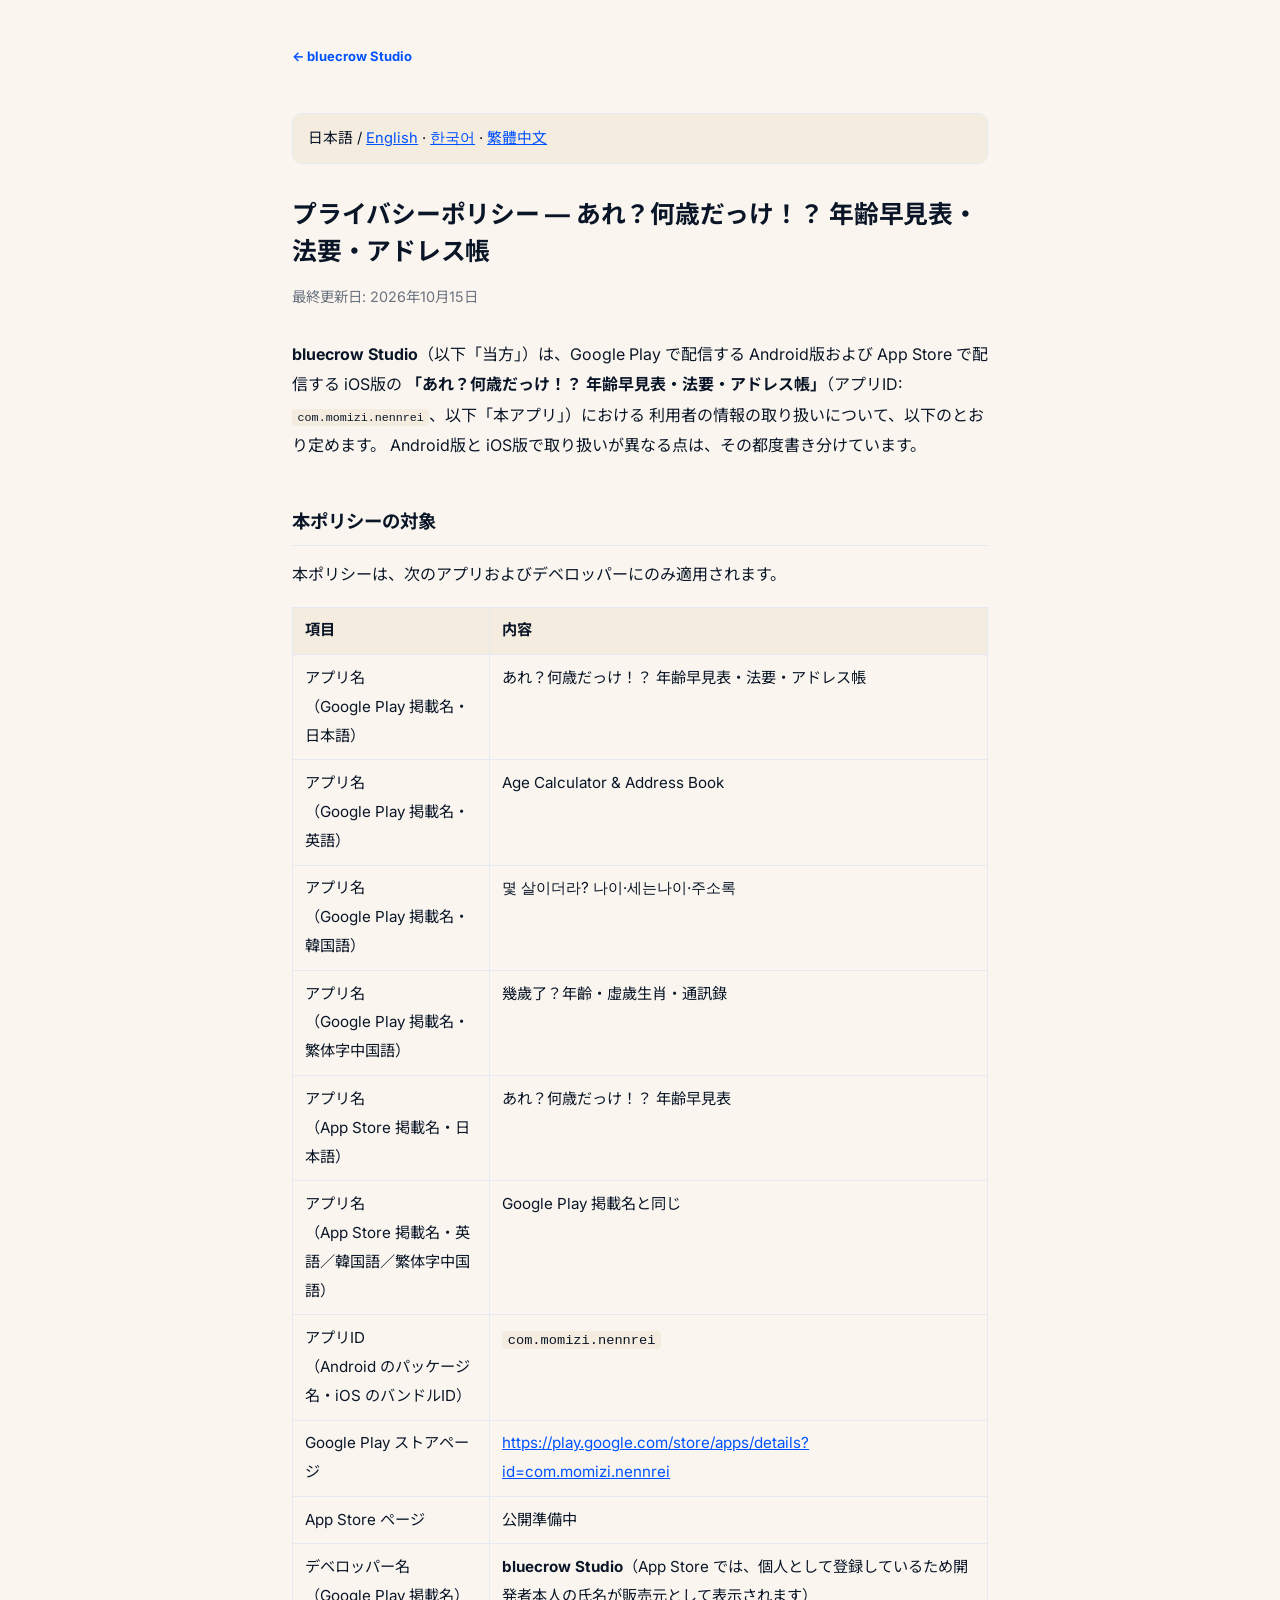
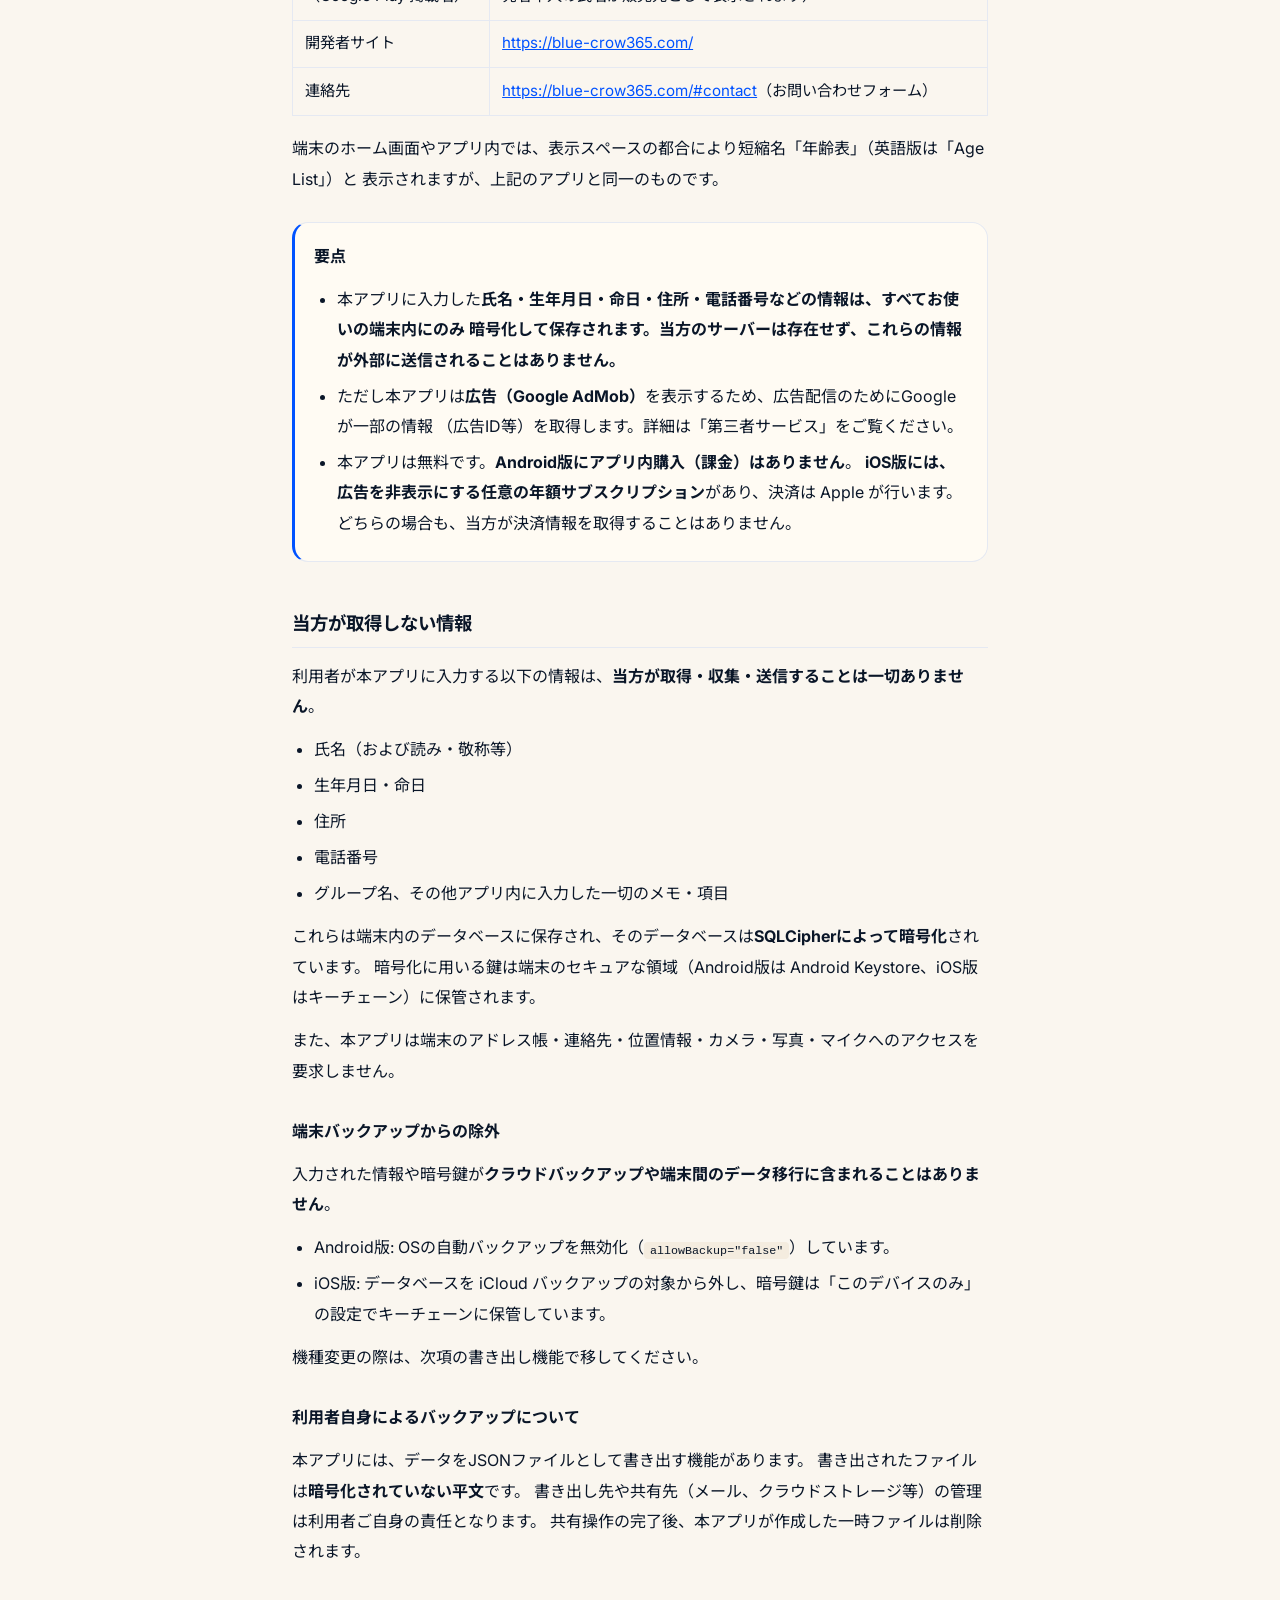
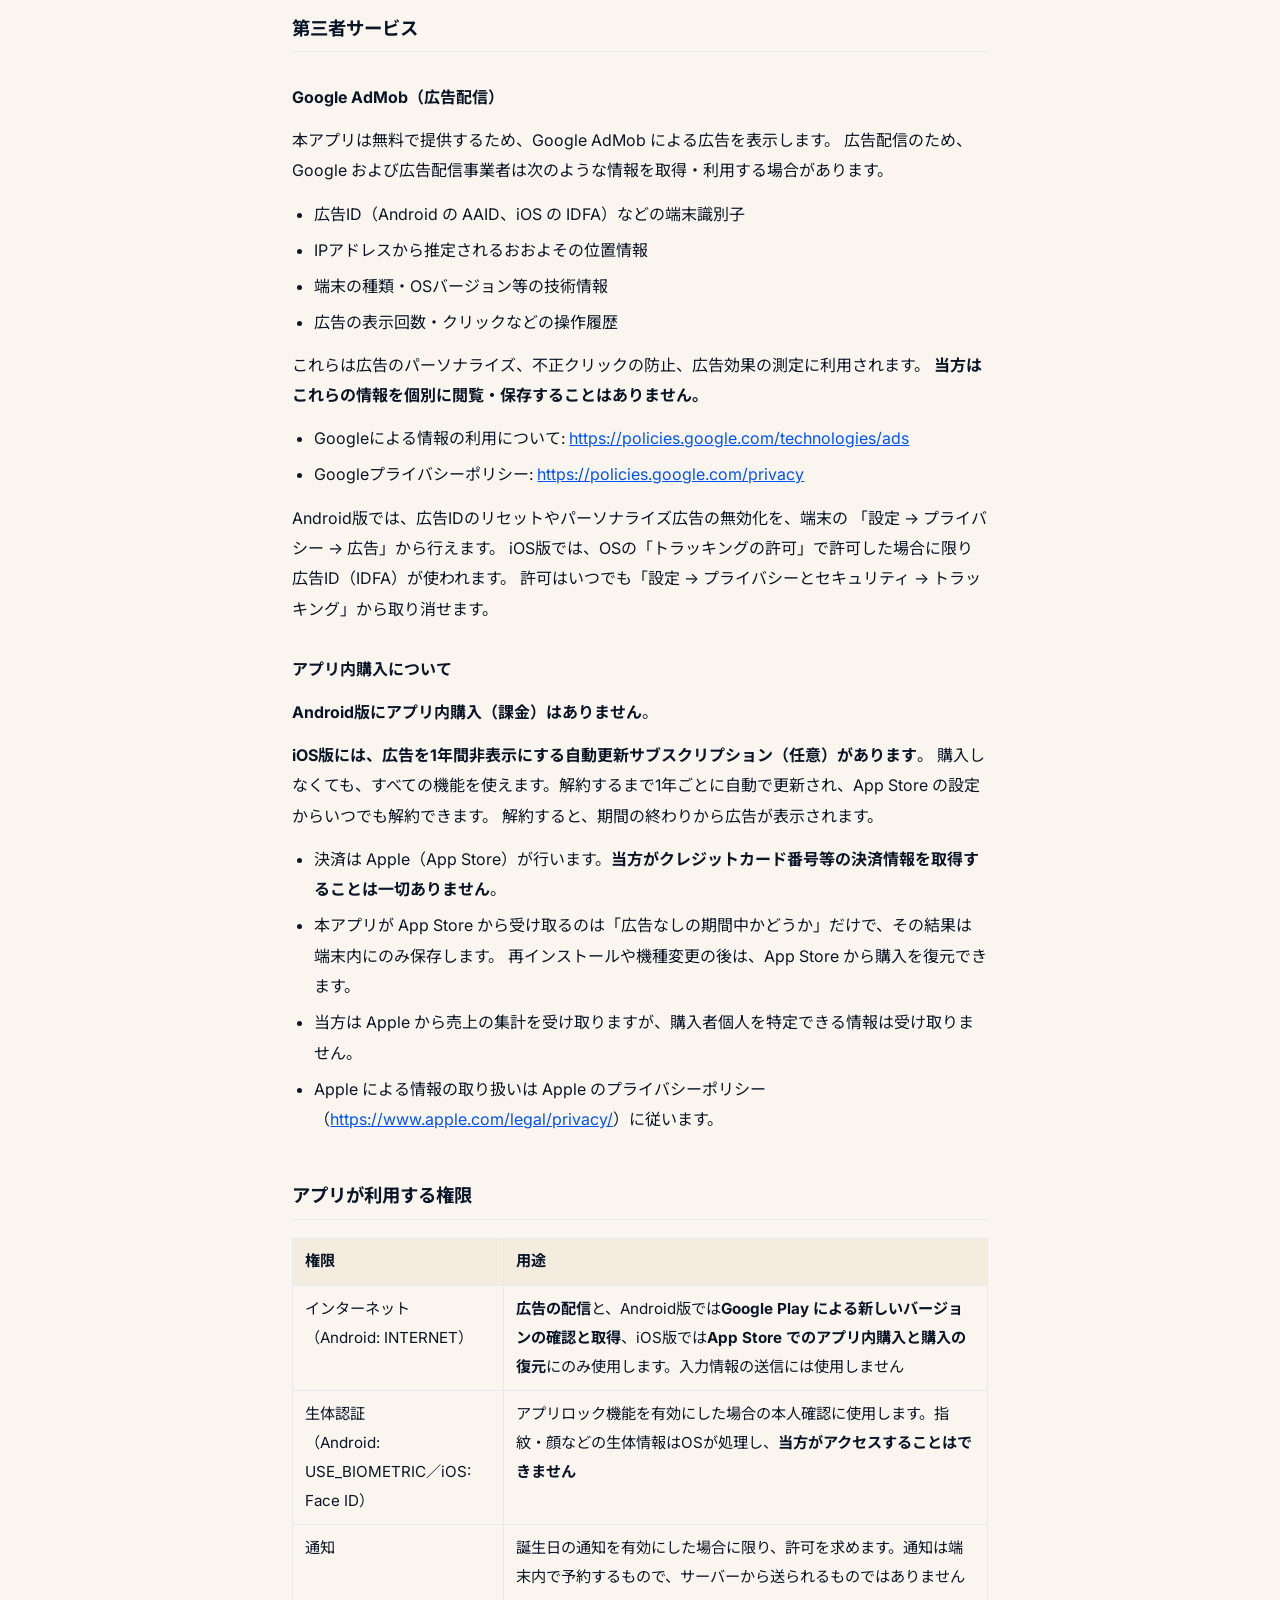
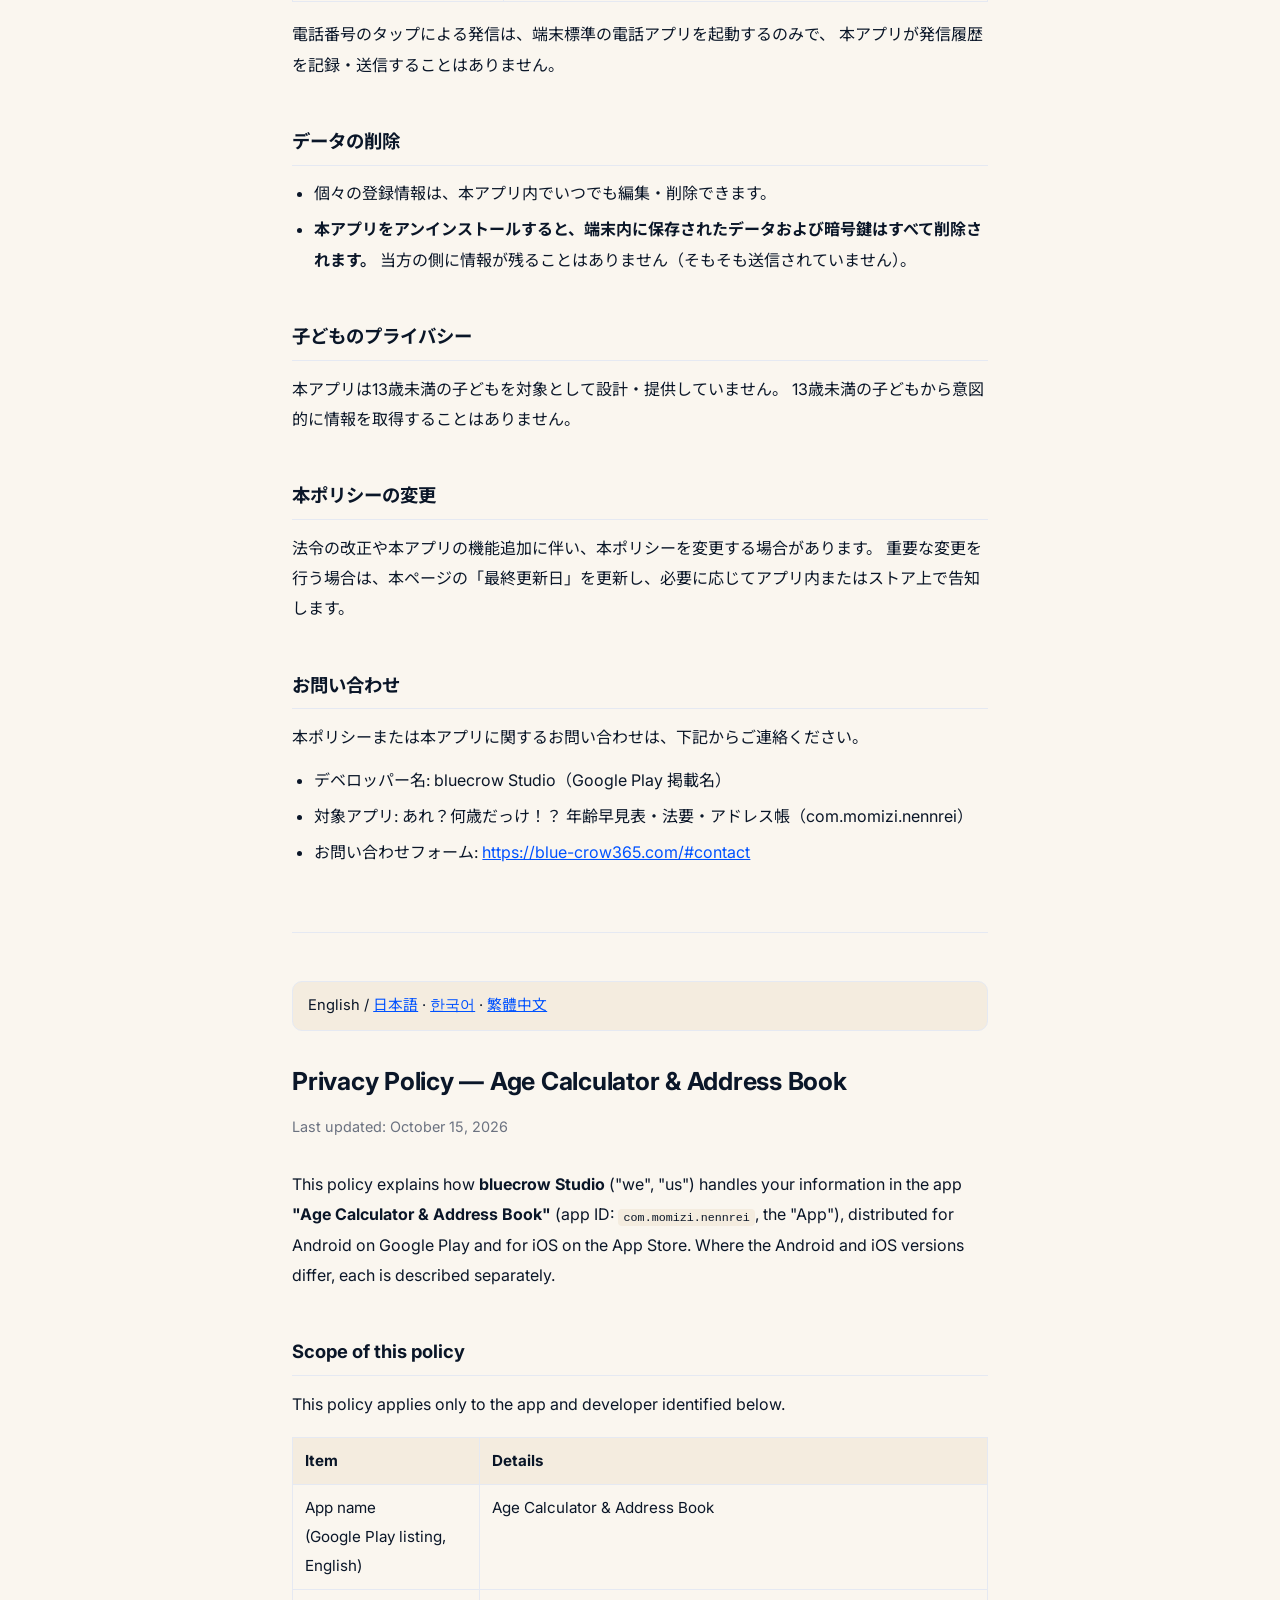
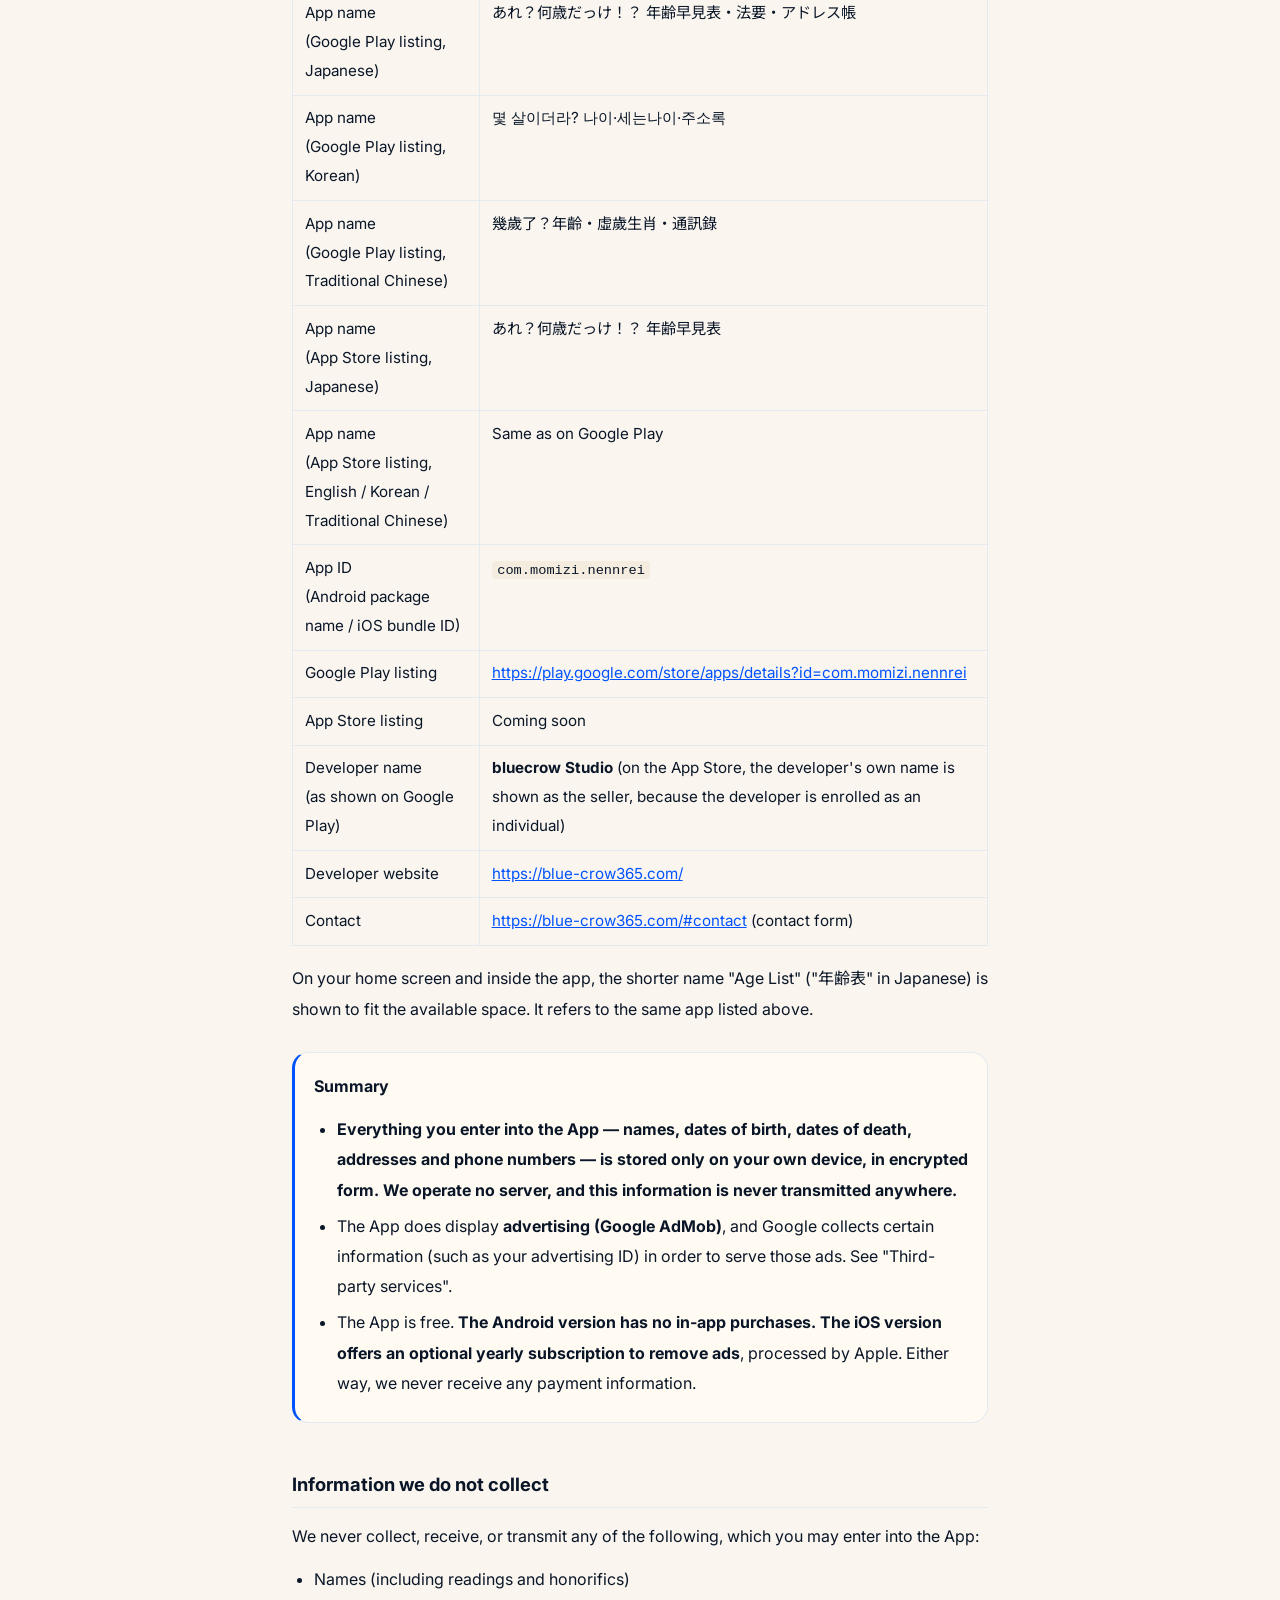
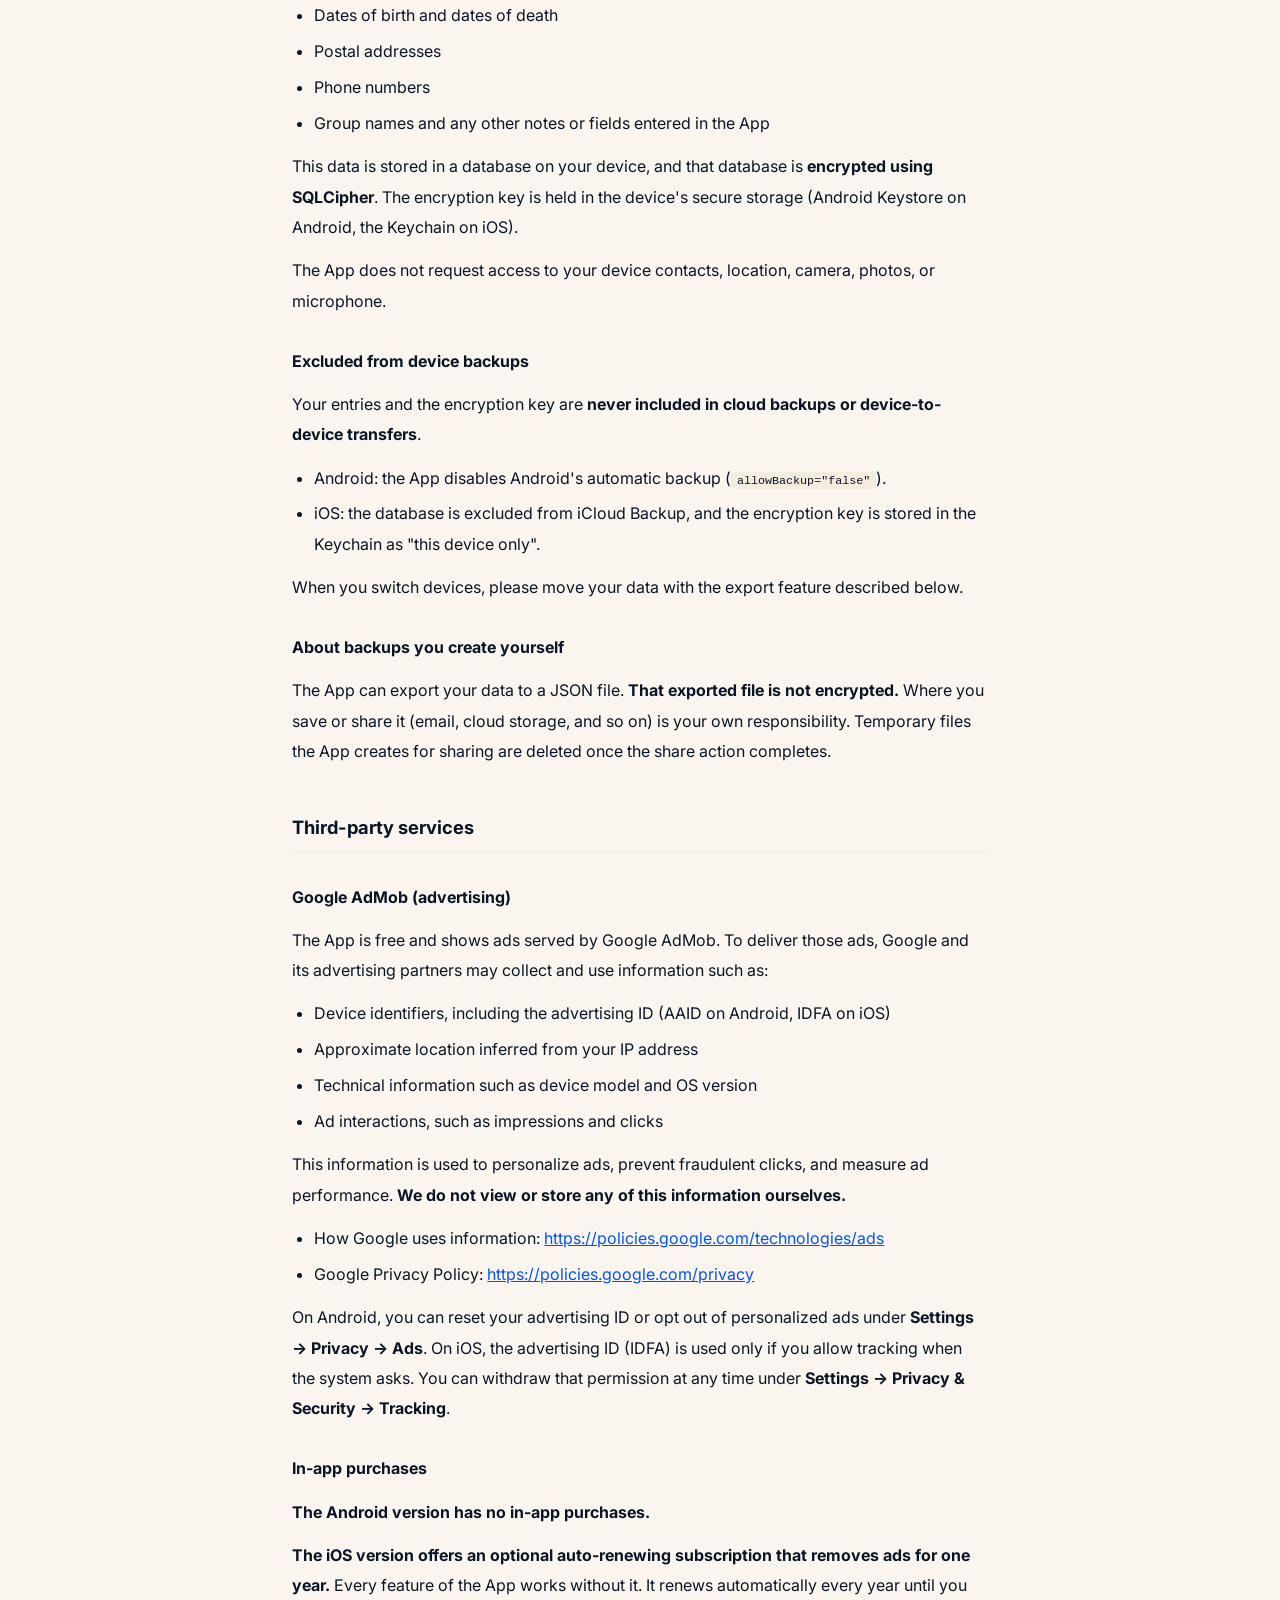
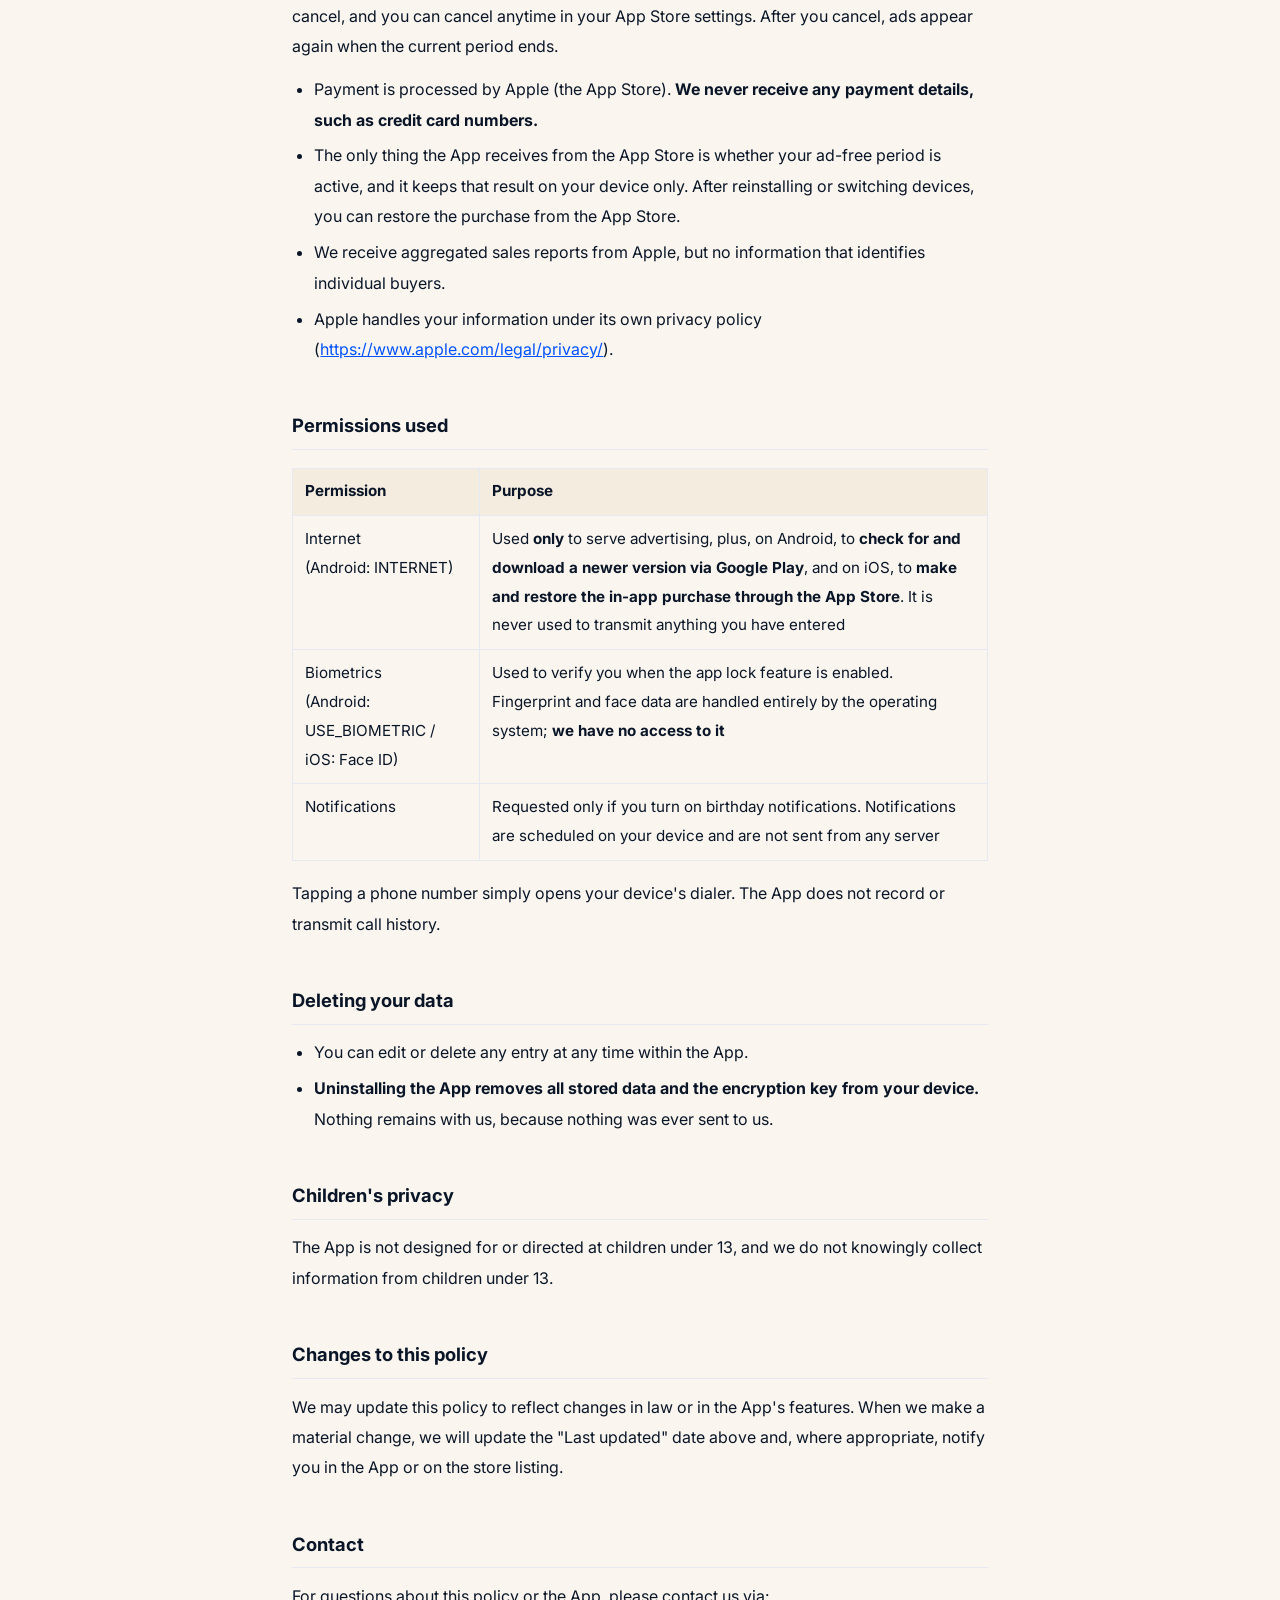
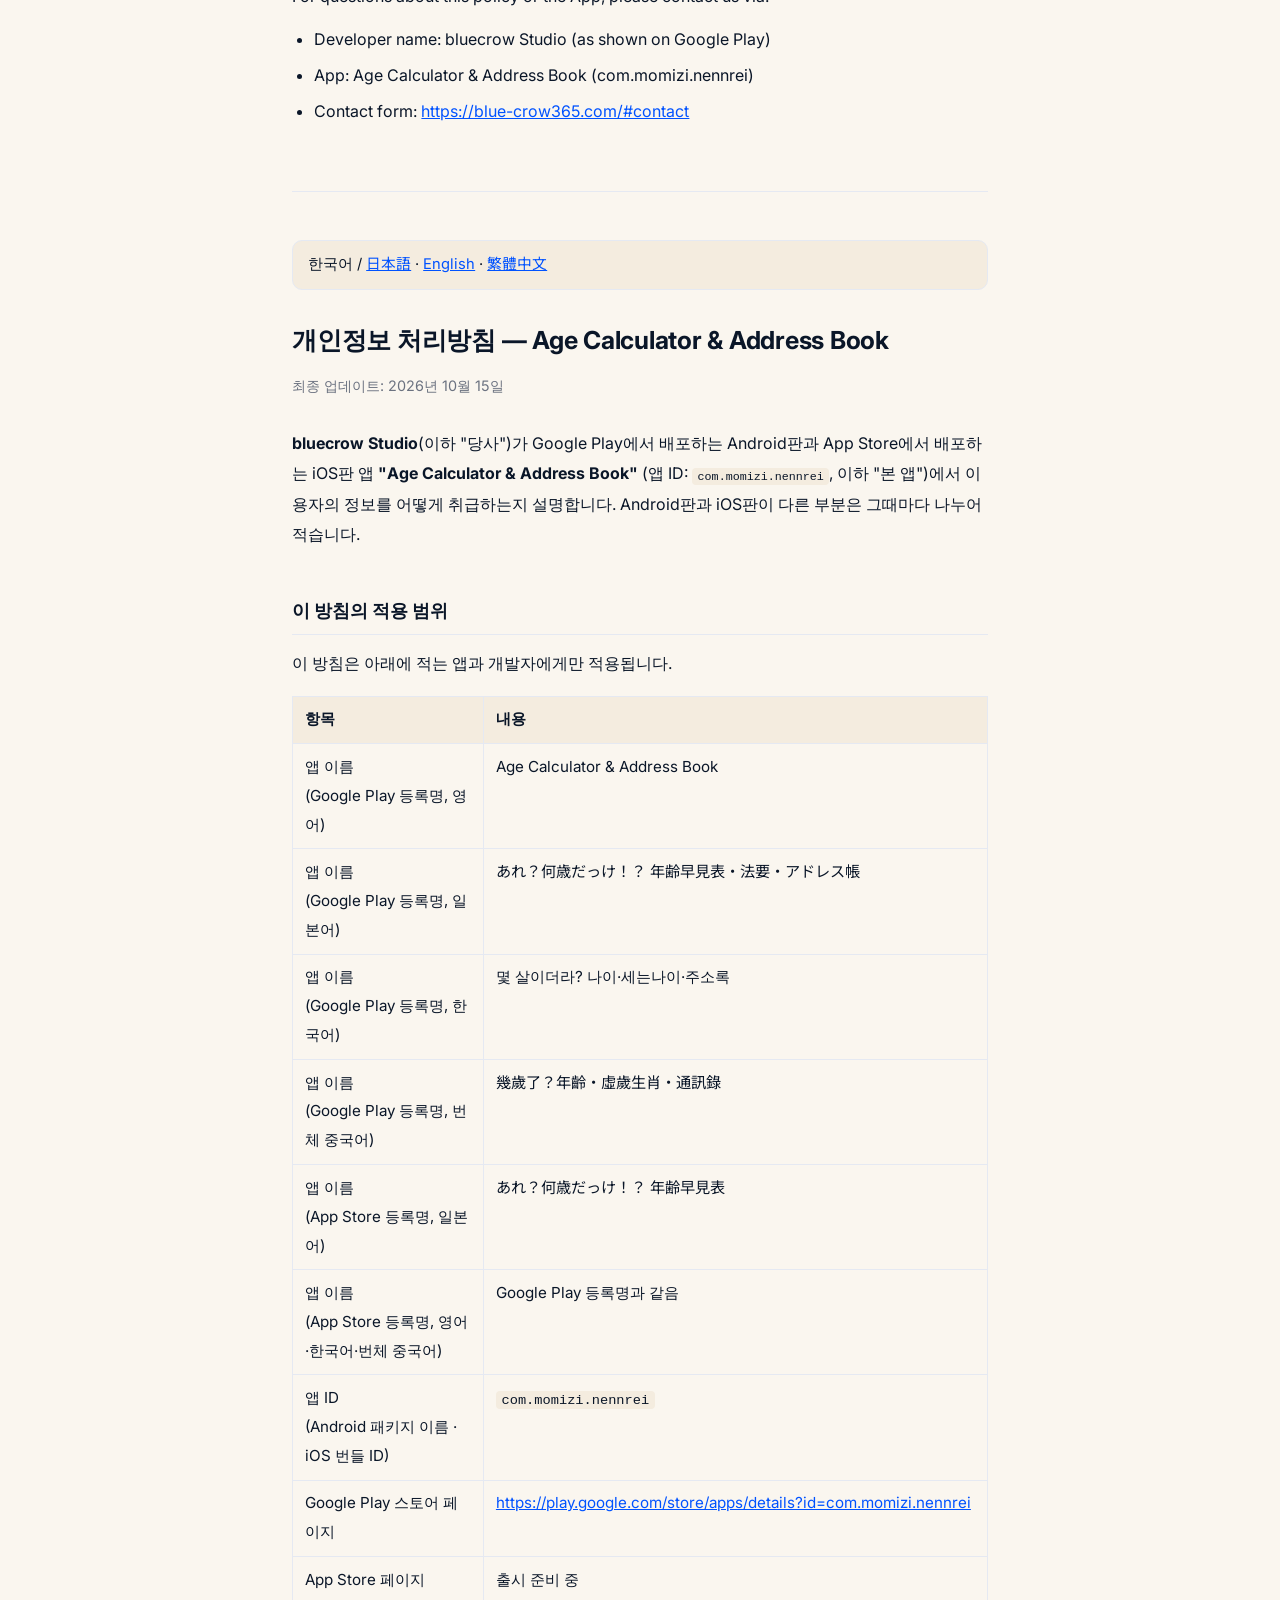
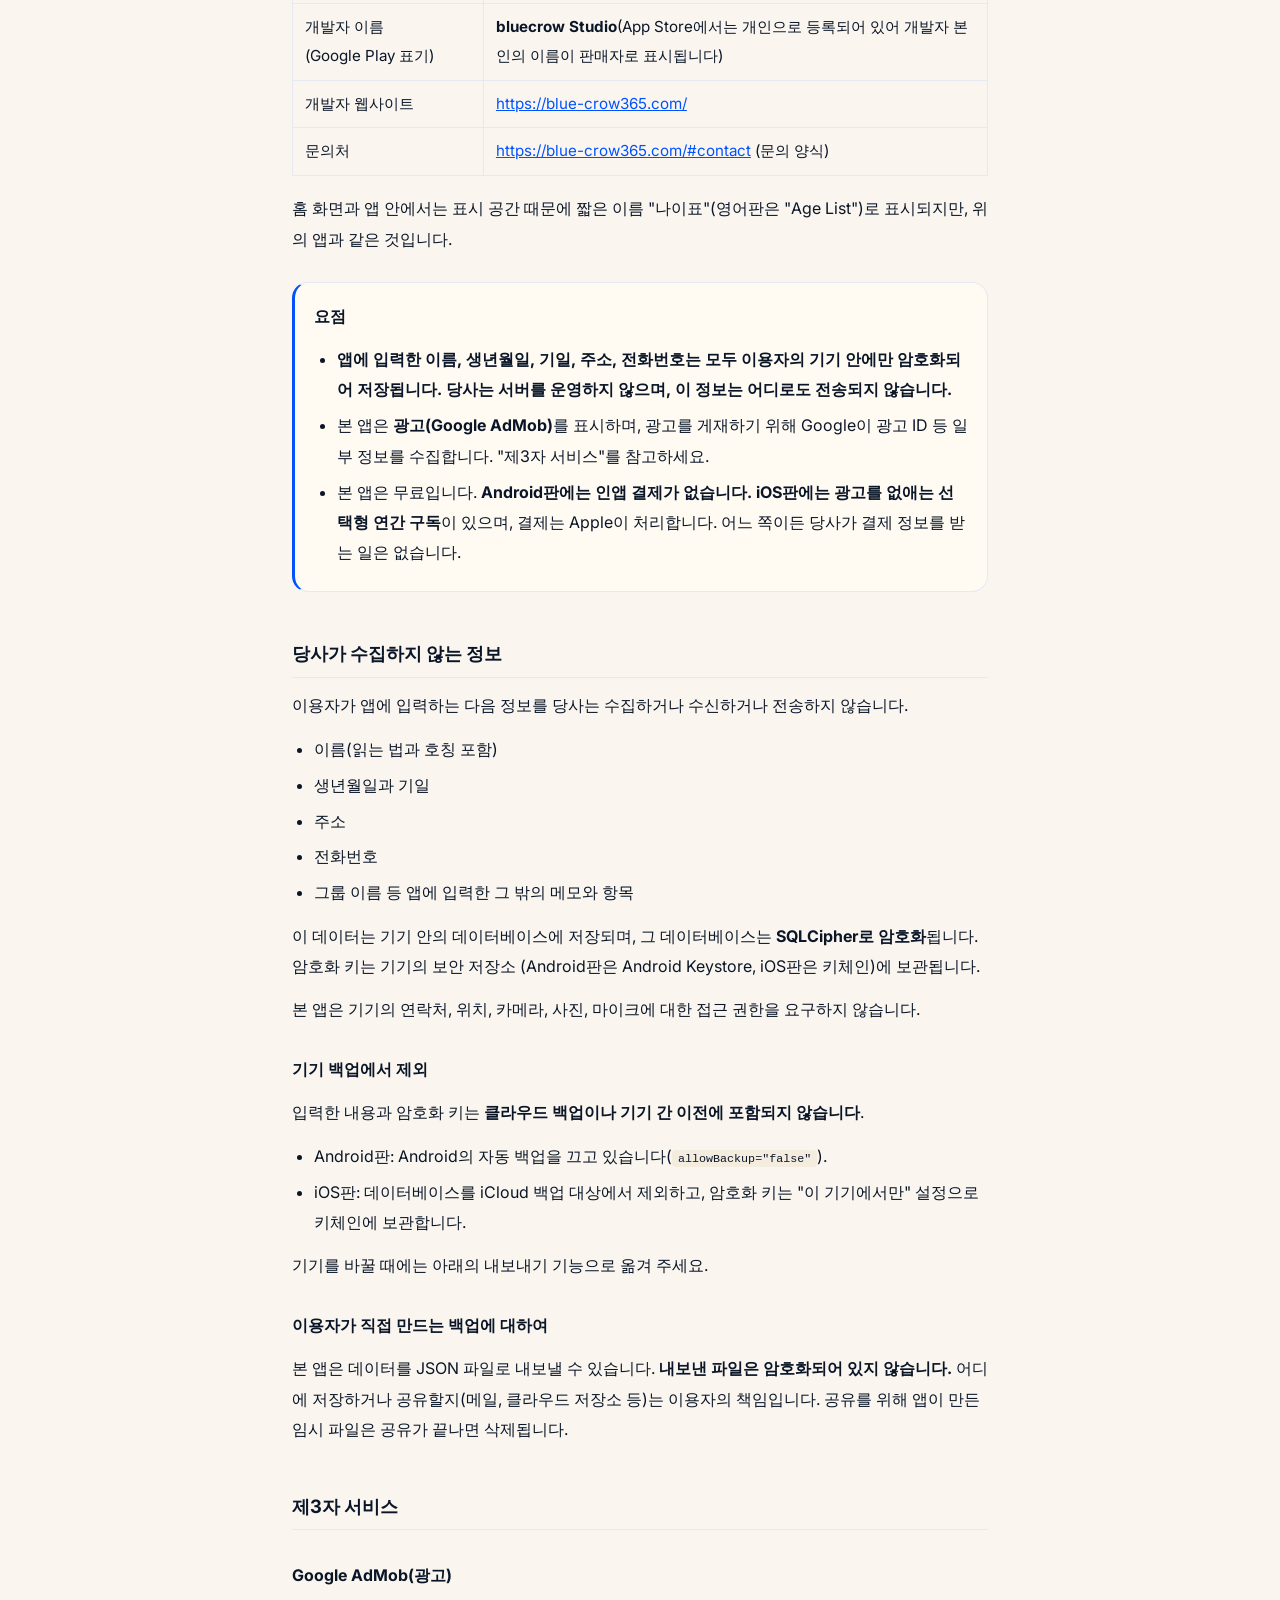
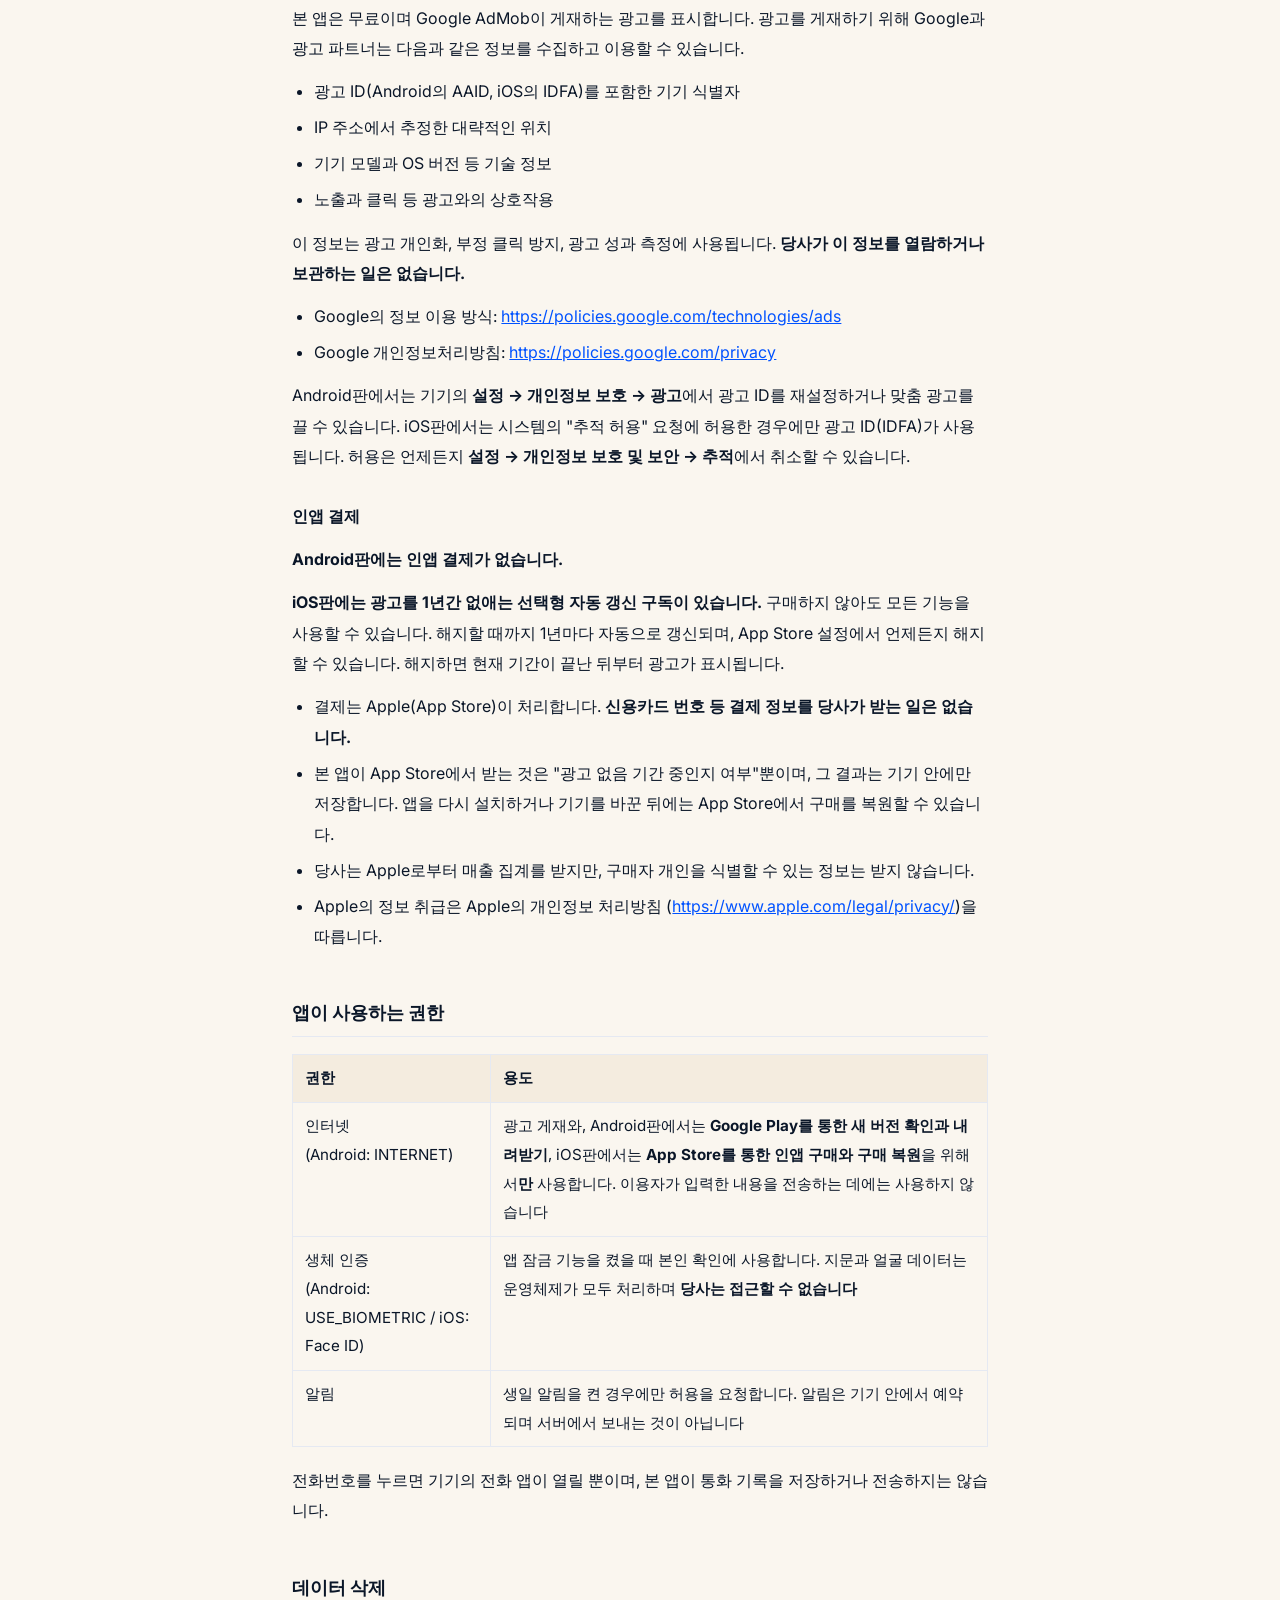
==== commit 17719006: "年齢表アプリのポリシー: iOS の広告削除を年額の自動更新サブスクに書き換える(4言語) Co-Authored-By: Claude Opus 5.5 <noreply@anthropic.com" ====
--- a/privacy/nennrei.html
+++ b/privacy/nennrei.html
@@ -26,7 +26,7 @@
 </p>
 
 <h1 id="ja">プライバシーポリシー — あれ？何歳だっけ！？ 年齢早見表・法要・アドレス帳</h1>
-<p class="updated">最終更新日: 2026年9月26日</p>
+<p class="updated">最終更新日: 2026年10月15日</p>
 
 <p>
   <strong>bluecrow Studio</strong>（以下「当方」）は、Google Play で配信する Android版および App Store で配信する iOS版の
@@ -69,7 +69,7 @@
     <li>ただし本アプリは<strong>広告（Google AdMob）</strong>を表示するため、広告配信のためにGoogleが一部の情報
       （広告ID等）を取得します。詳細は「第三者サービス」をご覧ください。</li>
     <li>本アプリは無料です。<strong>Android版にアプリ内購入（課金）はありません</strong>。
-      <strong>iOS版には、広告を非表示にする任意の買い切り購入</strong>があり、決済は Apple が行います。
+      <strong>iOS版には、広告を非表示にする任意の年額サブスクリプション</strong>があり、決済は Apple が行います。
       どちらの場合も、当方が決済情報を取得することはありません。</li>
   </ul>
 </div>
@@ -149,12 +149,13 @@
   <strong>Android版にアプリ内購入（課金）はありません</strong>。
 </p>
 <p>
-  <strong>iOS版には、広告を非表示にする買い切りのアプリ内購入（任意）があります</strong>。
-  購入しなくても、すべての機能を使えます。
+  <strong>iOS版には、広告を1年間非表示にする自動更新サブスクリプション（任意）があります</strong>。
+  購入しなくても、すべての機能を使えます。解約するまで1年ごとに自動で更新され、App Store の設定からいつでも解約できます。
+  解約すると、期間の終わりから広告が表示されます。
 </p>
 <ul>
   <li>決済は Apple（App Store）が行います。<strong>当方がクレジットカード番号等の決済情報を取得することは一切ありません</strong>。</li>
-  <li>本アプリが App Store から受け取るのは「購入済みかどうか」だけで、その結果は端末内にのみ保存します。
+  <li>本アプリが App Store から受け取るのは「広告なしの期間中かどうか」だけで、その結果は端末内にのみ保存します。
     再インストールや機種変更の後は、App Store から購入を復元できます。</li>
   <li>当方は Apple から売上の集計を受け取りますが、購入者個人を特定できる情報は受け取りません。</li>
   <li>Apple による情報の取り扱いは Apple のプライバシーポリシー
@@ -221,7 +222,7 @@
 </p>
 
 <h1 id="en">Privacy Policy — Age Calculator &amp; Address Book</h1>
-<p class="updated">Last updated: September 26, 2026</p>
+<p class="updated">Last updated: October 15, 2026</p>
 
 <p>
   This policy explains how <strong>bluecrow Studio</strong> ("we", "us") handles your information in the
@@ -265,7 +266,7 @@
     <li>The App does display <strong>advertising (Google AdMob)</strong>, and Google collects certain
       information (such as your advertising ID) in order to serve those ads. See "Third-party services".</li>
     <li>The App is free. <strong>The Android version has no in-app purchases.</strong>
-      <strong>The iOS version offers an optional one-time purchase to remove ads</strong>, processed by Apple.
+      <strong>The iOS version offers an optional yearly subscription to remove ads</strong>, processed by Apple.
       Either way, we never receive any payment information.</li>
   </ul>
 </div>
@@ -345,13 +346,14 @@
   <strong>The Android version has no in-app purchases.</strong>
 </p>
 <p>
-  <strong>The iOS version offers an optional one-time in-app purchase that removes ads.</strong>
-  Every feature of the App works without it.
+  <strong>The iOS version offers an optional auto-renewing subscription that removes ads for one year.</strong>
+  Every feature of the App works without it. It renews automatically every year until you cancel, and you can
+  cancel anytime in your App Store settings. After you cancel, ads appear again when the current period ends.
 </p>
 <ul>
   <li>Payment is processed by Apple (the App Store).
     <strong>We never receive any payment details, such as credit card numbers.</strong></li>
-  <li>The only thing the App receives from the App Store is whether the purchase has been made, and it
+  <li>The only thing the App receives from the App Store is whether your ad-free period is active, and it
     keeps that result on your device only. After reinstalling or switching devices, you can restore
     the purchase from the App Store.</li>
   <li>We receive aggregated sales reports from Apple, but no information that identifies individual buyers.</li>
@@ -420,7 +422,7 @@
 </p>
 
 <h1 id="ko">개인정보 처리방침 — Age Calculator &amp; Address Book</h1>
-<p class="updated">최종 업데이트: 2026년 9월 26일</p>
+<p class="updated">최종 업데이트: 2026년 10월 15일</p>
 
 <p>
   <strong>bluecrow Studio</strong>(이하 "당사")가 Google Play에서 배포하는 Android판과 App Store에서 배포하는 iOS판 앱
@@ -463,7 +465,7 @@
     <li>본 앱은 <strong>광고(Google AdMob)</strong>를 표시하며, 광고를 게재하기 위해 Google이
       광고 ID 등 일부 정보를 수집합니다. "제3자 서비스"를 참고하세요.</li>
     <li>본 앱은 무료입니다. <strong>Android판에는 인앱 결제가 없습니다.</strong>
-      <strong>iOS판에는 광고를 없애는 선택형 1회 구매</strong>가 있으며, 결제는 Apple이 처리합니다.
+      <strong>iOS판에는 광고를 없애는 선택형 연간 구독</strong>이 있으며, 결제는 Apple이 처리합니다.
       어느 쪽이든 당사가 결제 정보를 받는 일은 없습니다.</li>
   </ul>
 </div>
@@ -542,13 +544,14 @@
   <strong>Android판에는 인앱 결제가 없습니다.</strong>
 </p>
 <p>
-  <strong>iOS판에는 광고를 없애는 선택형 1회 인앱 구매가 있습니다.</strong>
-  구매하지 않아도 모든 기능을 사용할 수 있습니다.
+  <strong>iOS판에는 광고를 1년간 없애는 선택형 자동 갱신 구독이 있습니다.</strong>
+  구매하지 않아도 모든 기능을 사용할 수 있습니다. 해지할 때까지 1년마다 자동으로 갱신되며, App Store 설정에서 언제든지 해지할 수 있습니다.
+  해지하면 현재 기간이 끝난 뒤부터 광고가 표시됩니다.
 </p>
 <ul>
   <li>결제는 Apple(App Store)이 처리합니다.
     <strong>신용카드 번호 등 결제 정보를 당사가 받는 일은 없습니다.</strong></li>
-  <li>본 앱이 App Store에서 받는 것은 "구매했는지 여부"뿐이며, 그 결과는 기기 안에만 저장합니다.
+  <li>본 앱이 App Store에서 받는 것은 "광고 없음 기간 중인지 여부"뿐이며, 그 결과는 기기 안에만 저장합니다.
     앱을 다시 설치하거나 기기를 바꾼 뒤에는 App Store에서 구매를 복원할 수 있습니다.</li>
   <li>당사는 Apple로부터 매출 집계를 받지만, 구매자 개인을 식별할 수 있는 정보는 받지 않습니다.</li>
   <li>Apple의 정보 취급은 Apple의 개인정보 처리방침
@@ -614,7 +617,7 @@
 </p>
 
 <h1 id="zh">隱私權政策 — Age Calculator &amp; Address Book</h1>
-<p class="updated">最後更新日：2026 年 9 月 26 日</p>
+<p class="updated">最後更新日：2026 年 10 月 15 日</p>
 
 <p>
   本政策說明 <strong>bluecrow Studio</strong>（以下稱「本方」）在 Google Play 上發布的 Android 版與在 App Store 上發布的 iOS 版應用程式
@@ -657,7 +660,7 @@
     <li>本應用程式會顯示<strong>廣告（Google AdMob）</strong>，為了放送廣告，Google 會收集廣告 ID 等部分資訊。
       請參閱「第三方服務」。</li>
     <li>本應用程式免費。<strong>Android 版沒有應用程式內購買。</strong>
-      <strong>iOS 版提供可自由選擇的一次性購買，用來移除廣告</strong>，付款由 Apple 處理。
+      <strong>iOS 版提供可自由選擇的年度訂閱，用來移除廣告</strong>，付款由 Apple 處理。
       無論哪一版，本方都不會收到任何付款資訊。</li>
   </ul>
 </div>
@@ -735,12 +738,13 @@
   <strong>Android 版沒有應用程式內購買。</strong>
 </p>
 <p>
-  <strong>iOS 版提供可自由選擇的一次性應用程式內購買，用來移除廣告。</strong>
-  不購買也能使用所有功能。
+  <strong>iOS 版提供可自由選擇的自動續訂訂閱，可移除廣告一年。</strong>
+  不購買也能使用所有功能。在您取消前每年自動續訂，可隨時在 App Store 設定中取消。
+  取消後，廣告會在目前期間結束後再次顯示。
 </p>
 <ul>
   <li>付款由 Apple（App Store）處理。<strong>本方不會收到信用卡號等付款資訊。</strong></li>
-  <li>本應用程式從 App Store 收到的只有「是否已購買」，這個結果只保存在您的裝置中。
+  <li>本應用程式從 App Store 收到的只有「是否在免廣告期間」，這個結果只保存在您的裝置中。
     重新安裝或更換裝置後，可以從 App Store 回復購買項目。</li>
   <li>本方會從 Apple 收到銷售的彙總資料，但不會收到可識別個別購買者的資訊。</li>
   <li>Apple 對資訊的處理依照 Apple 的隱私權政策
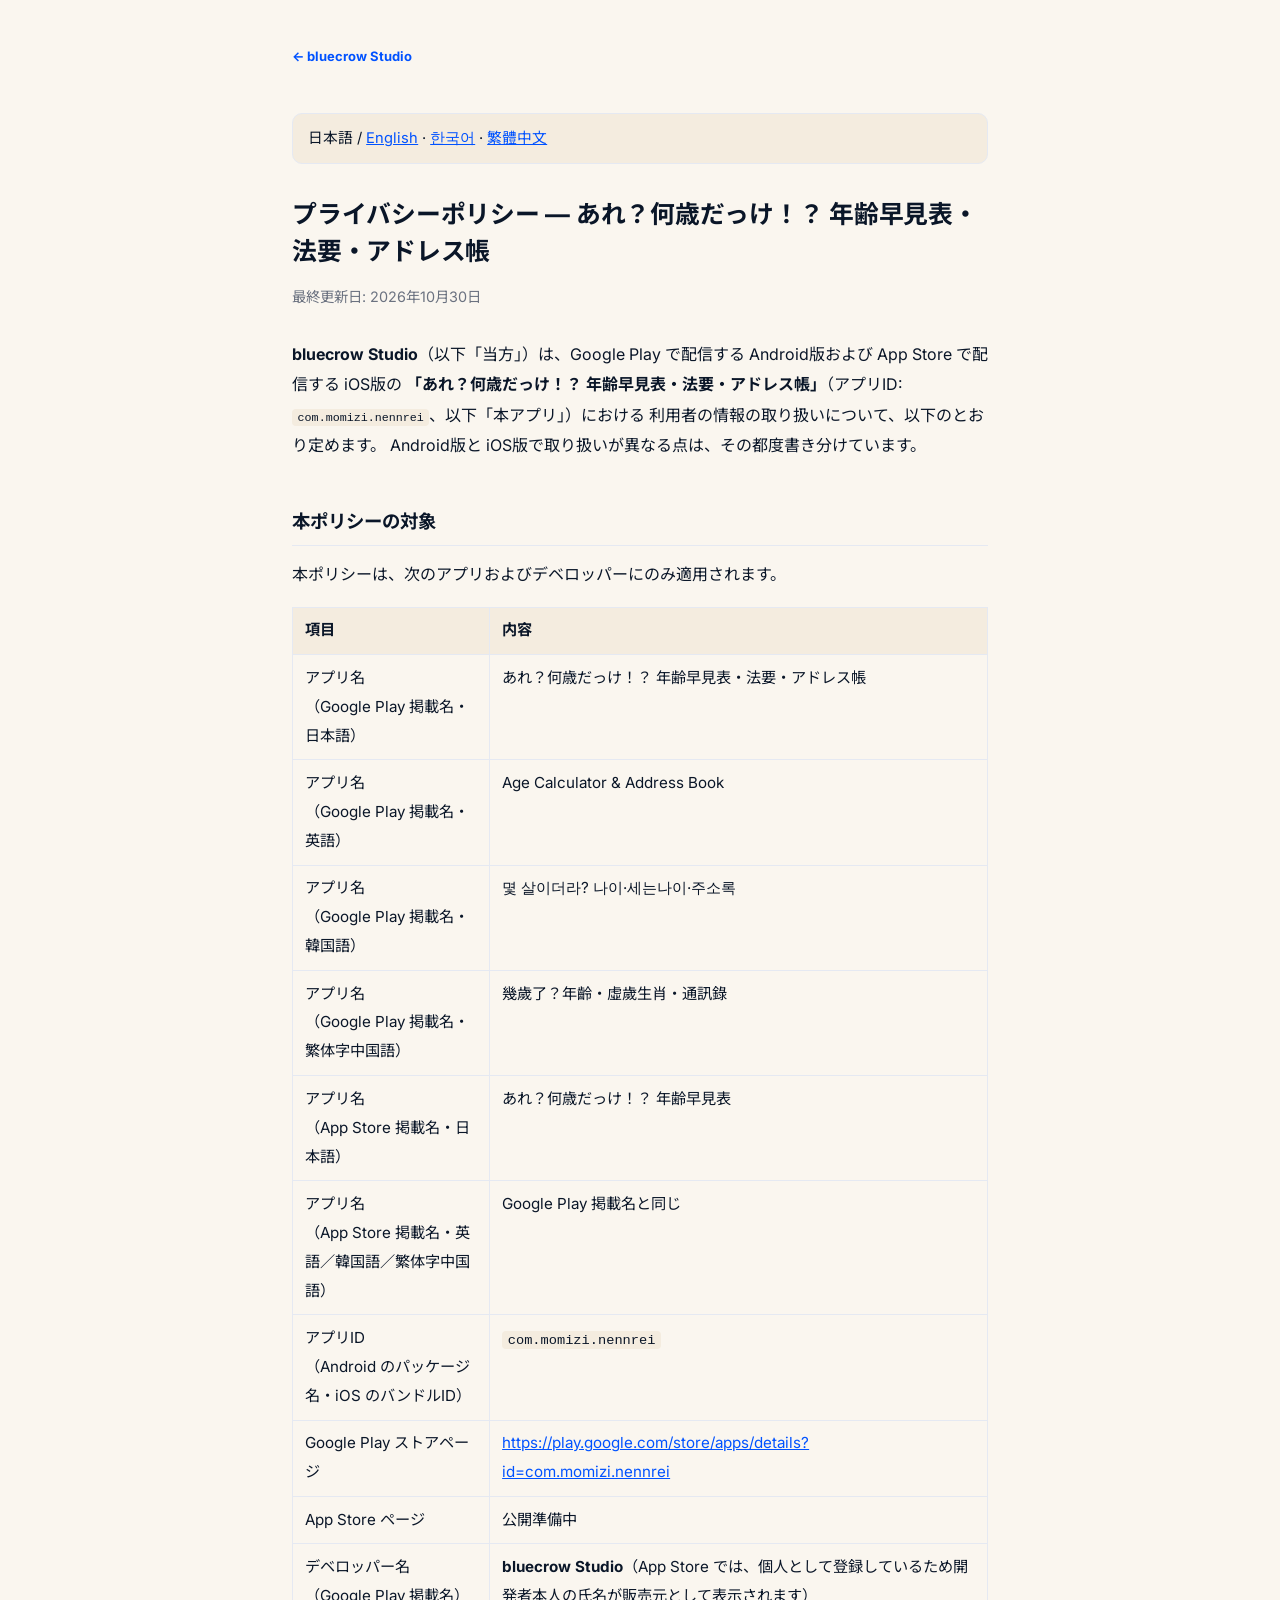
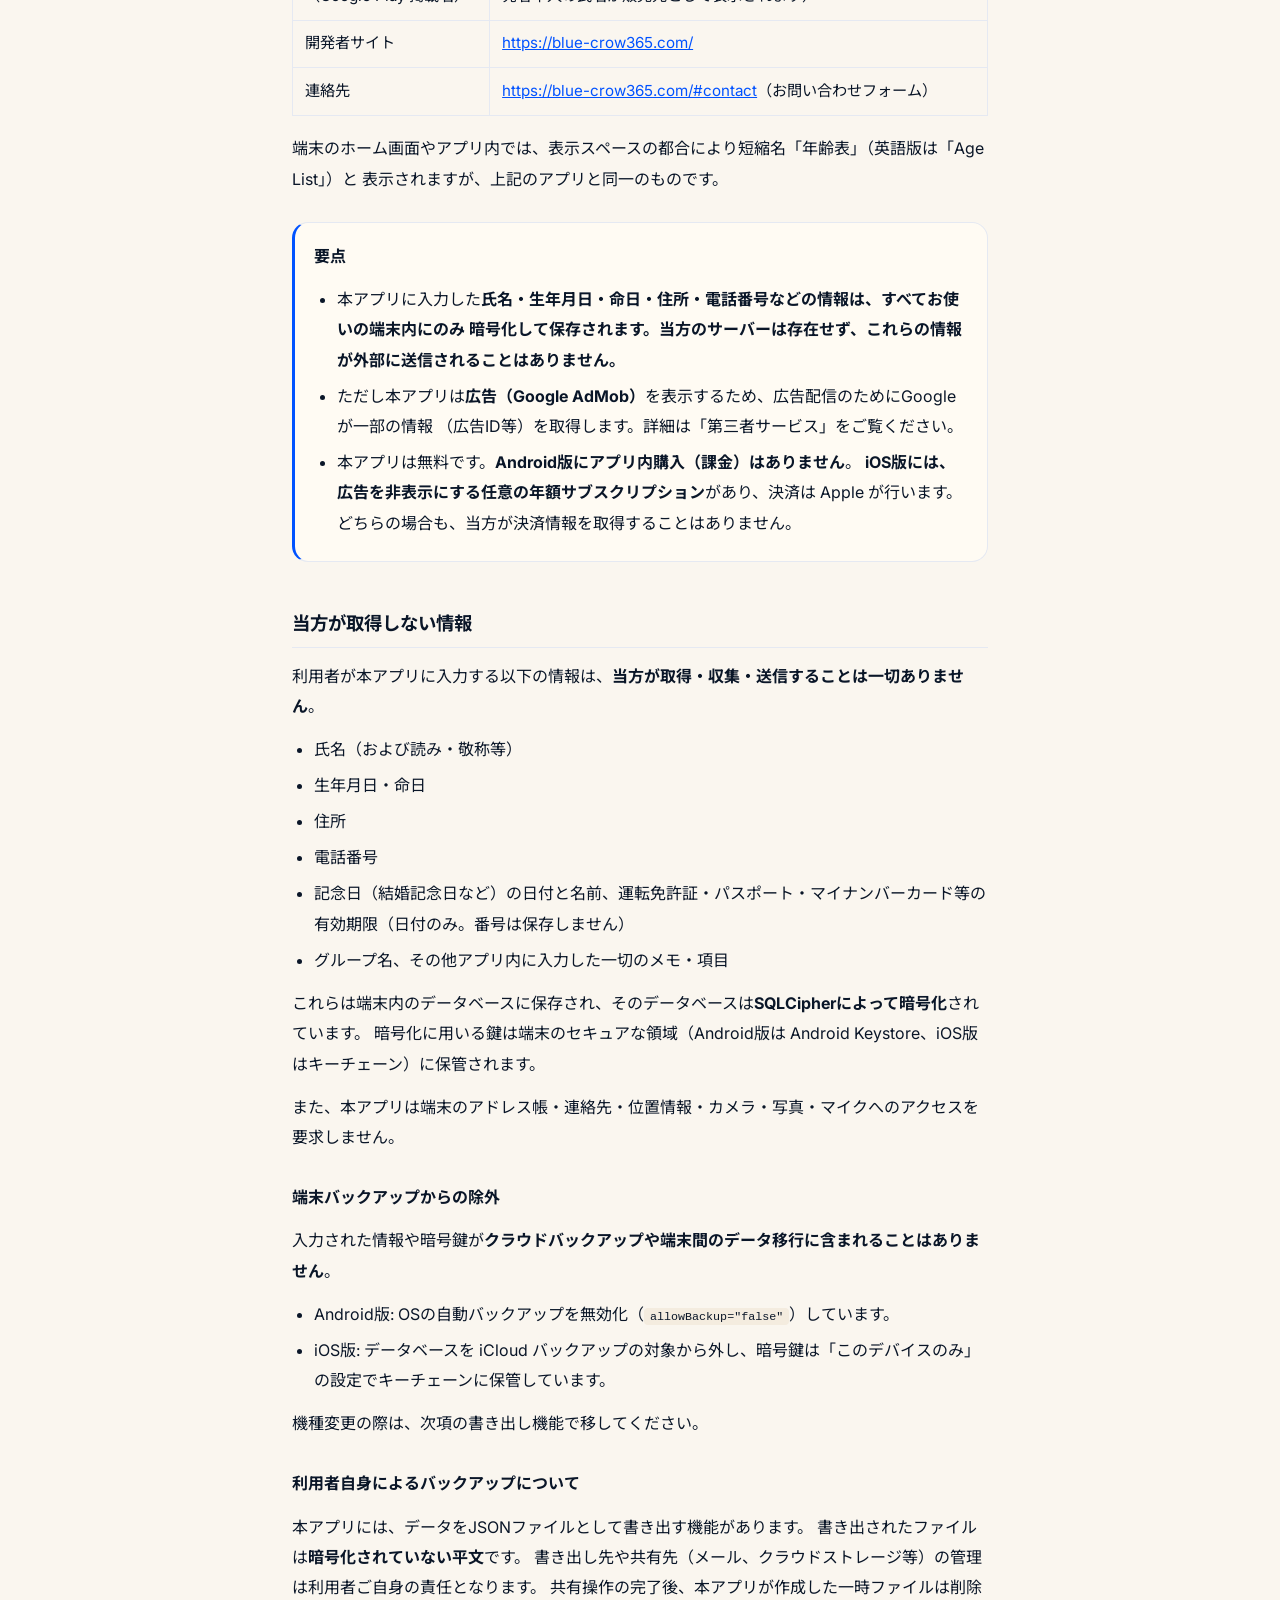
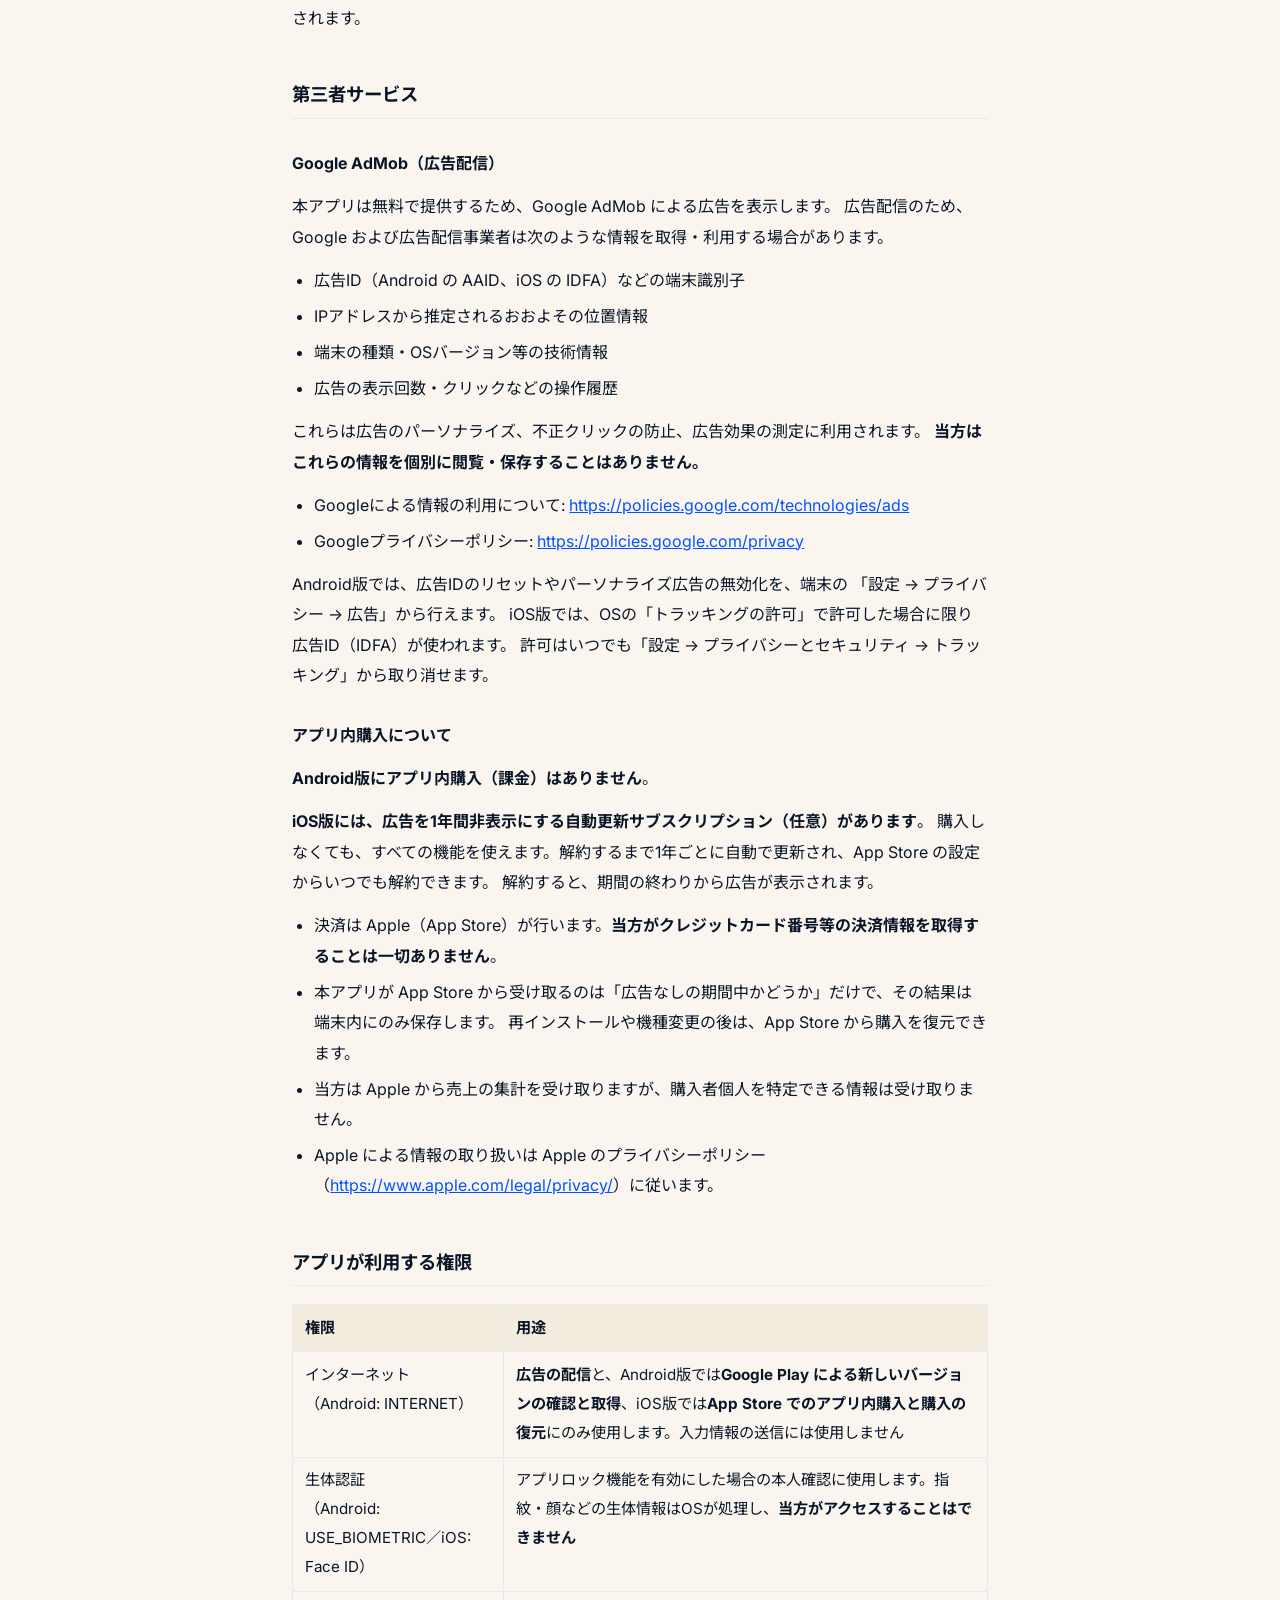
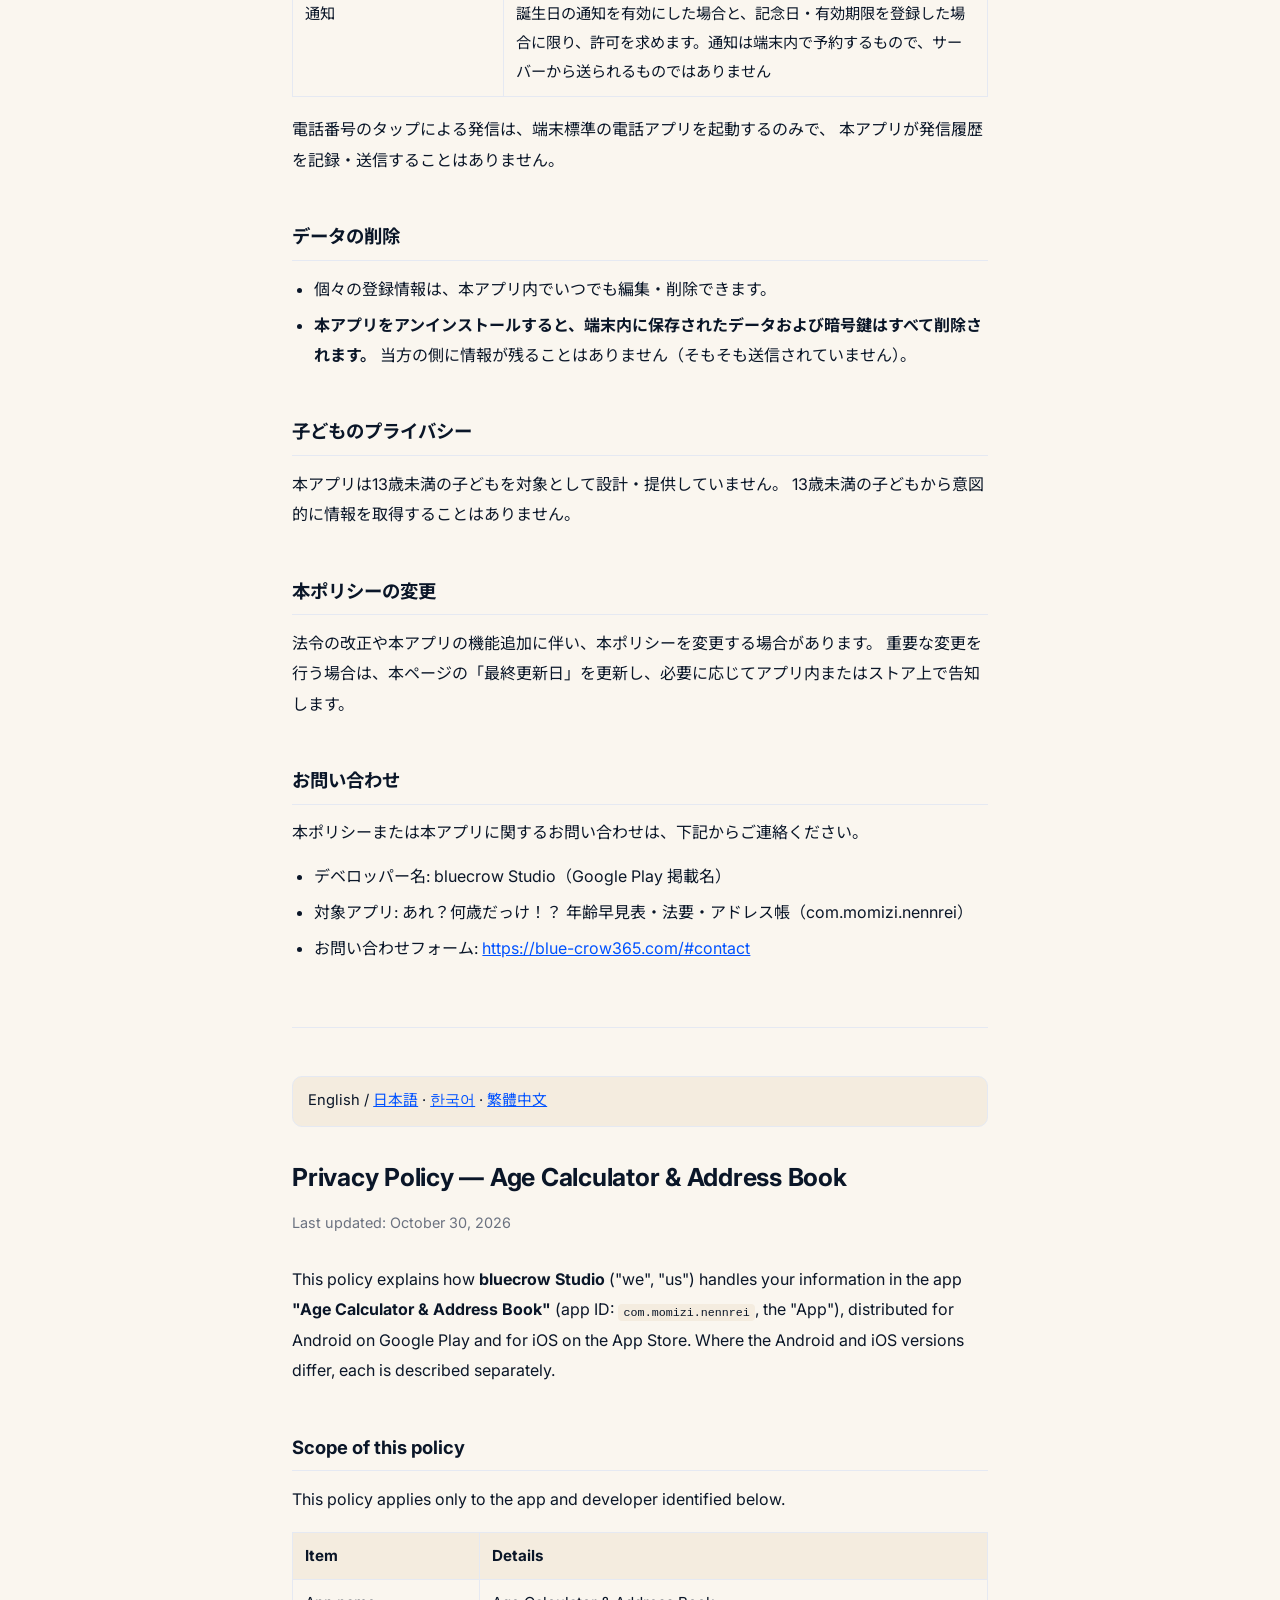
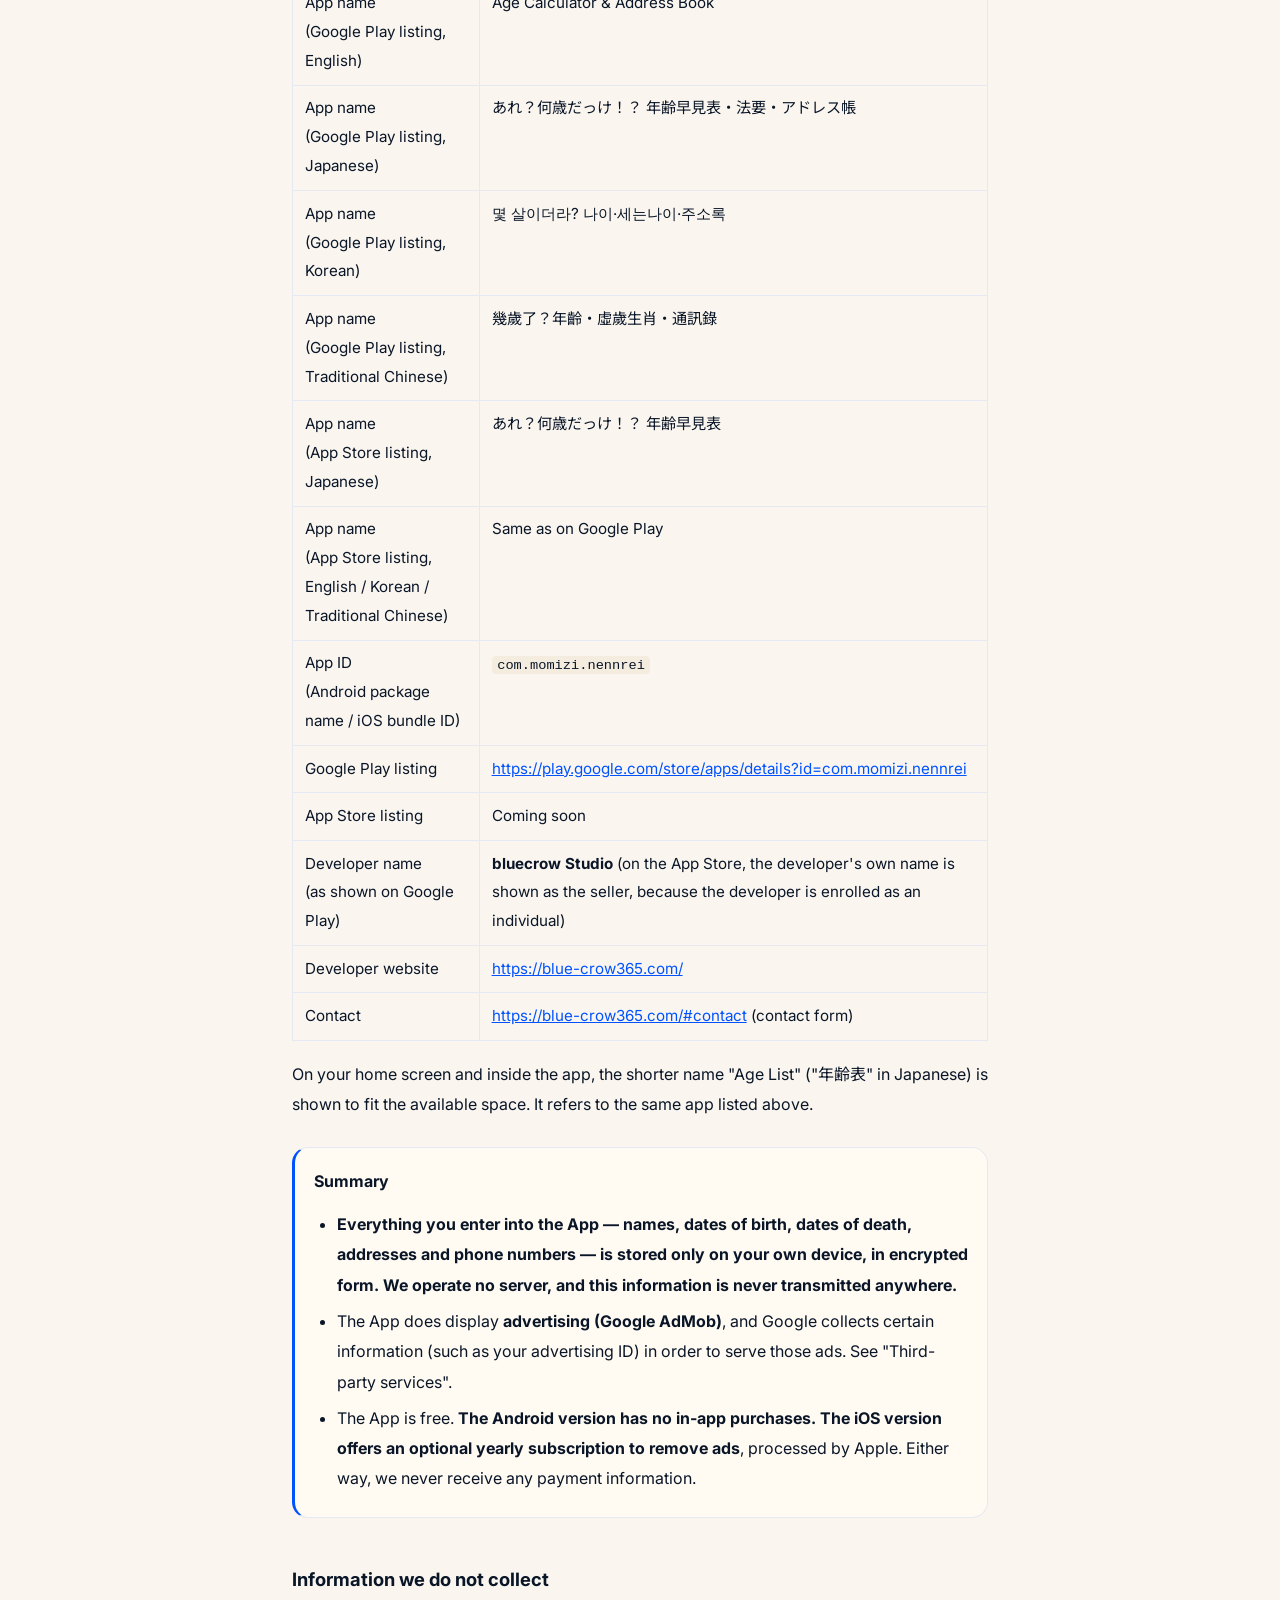
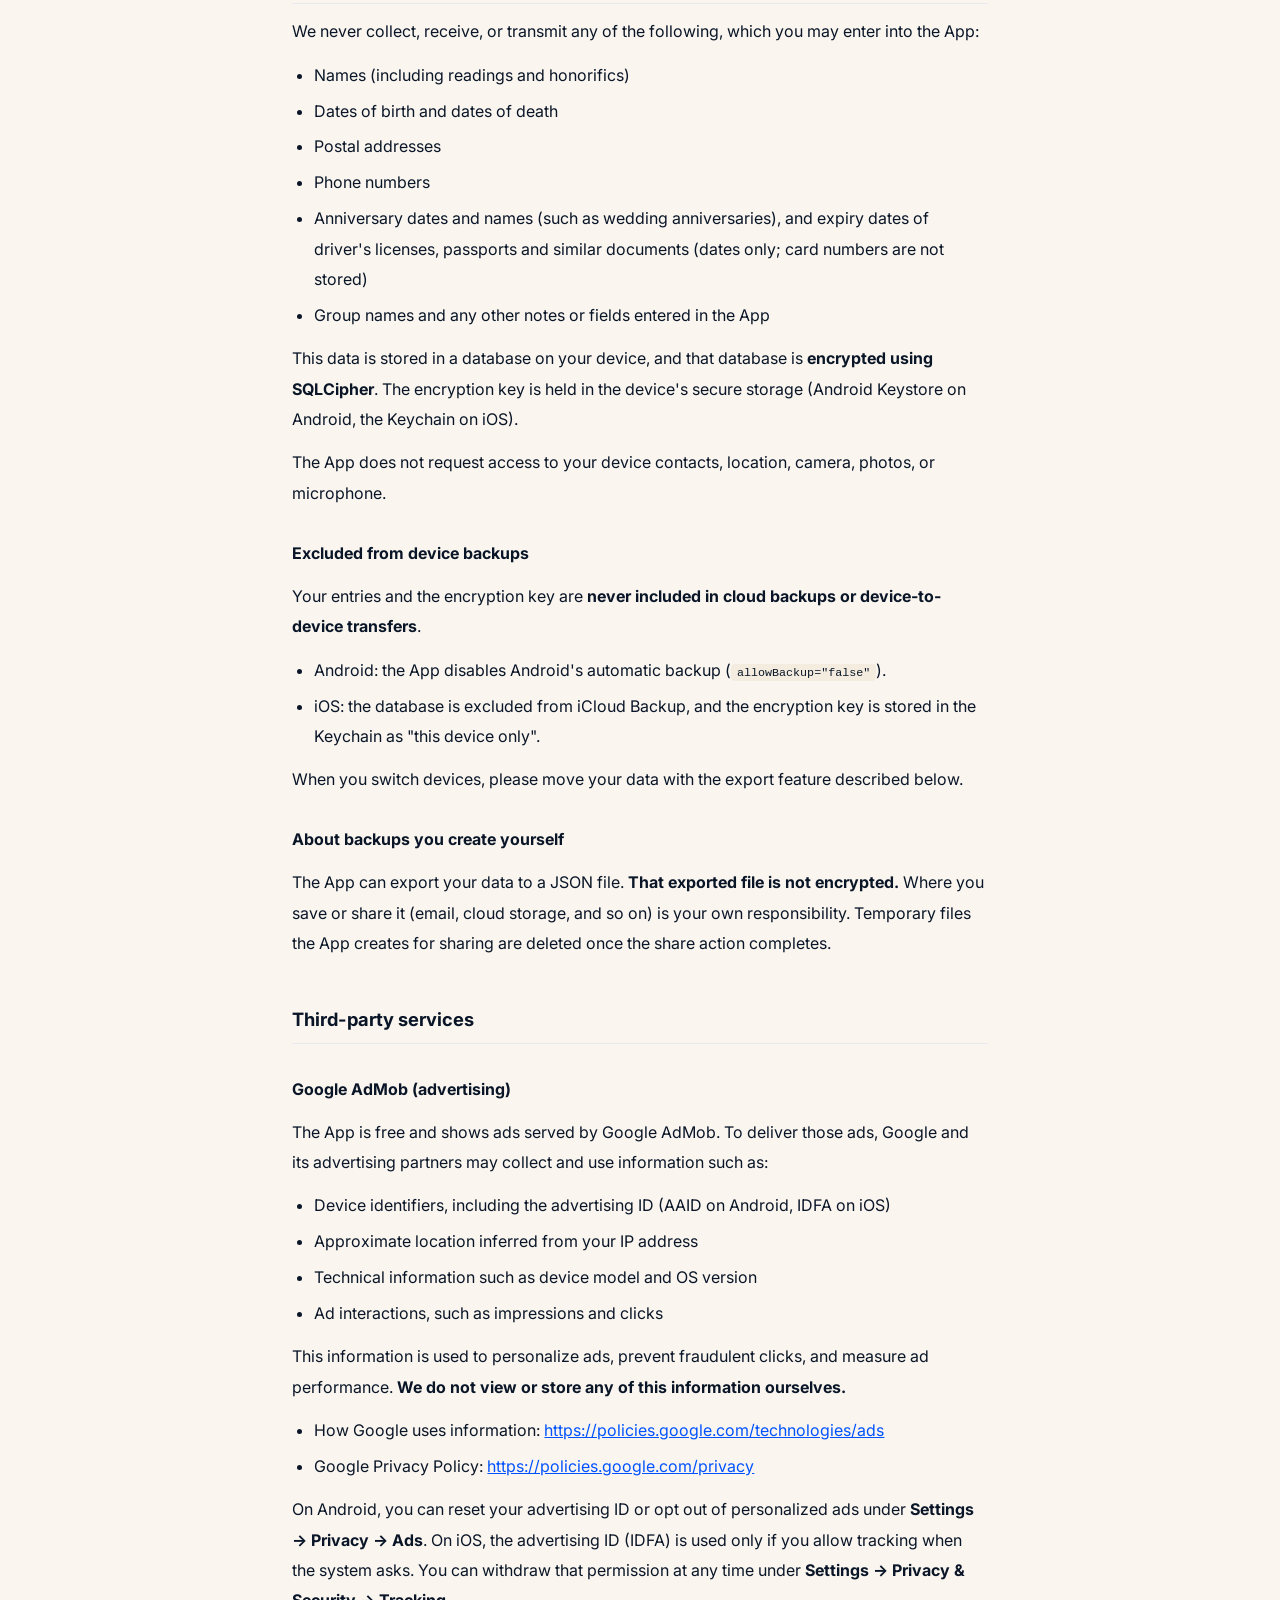
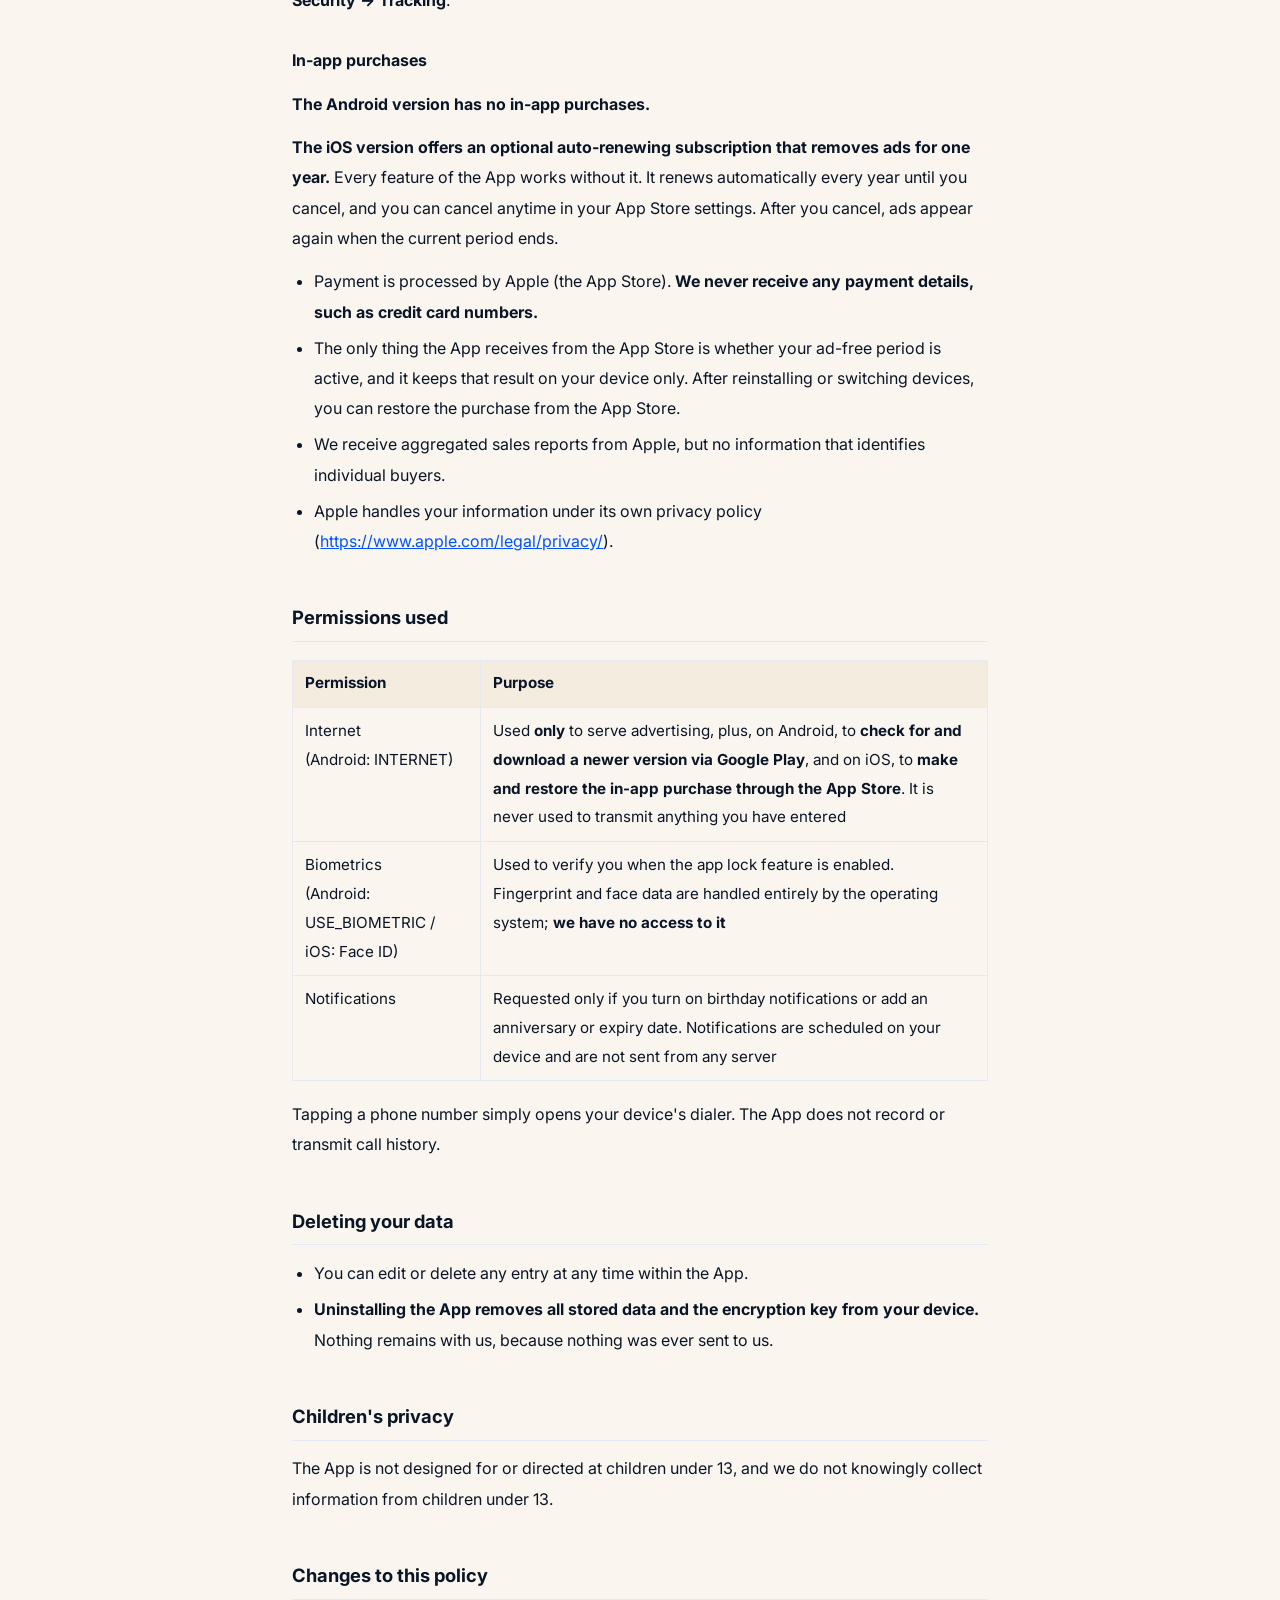
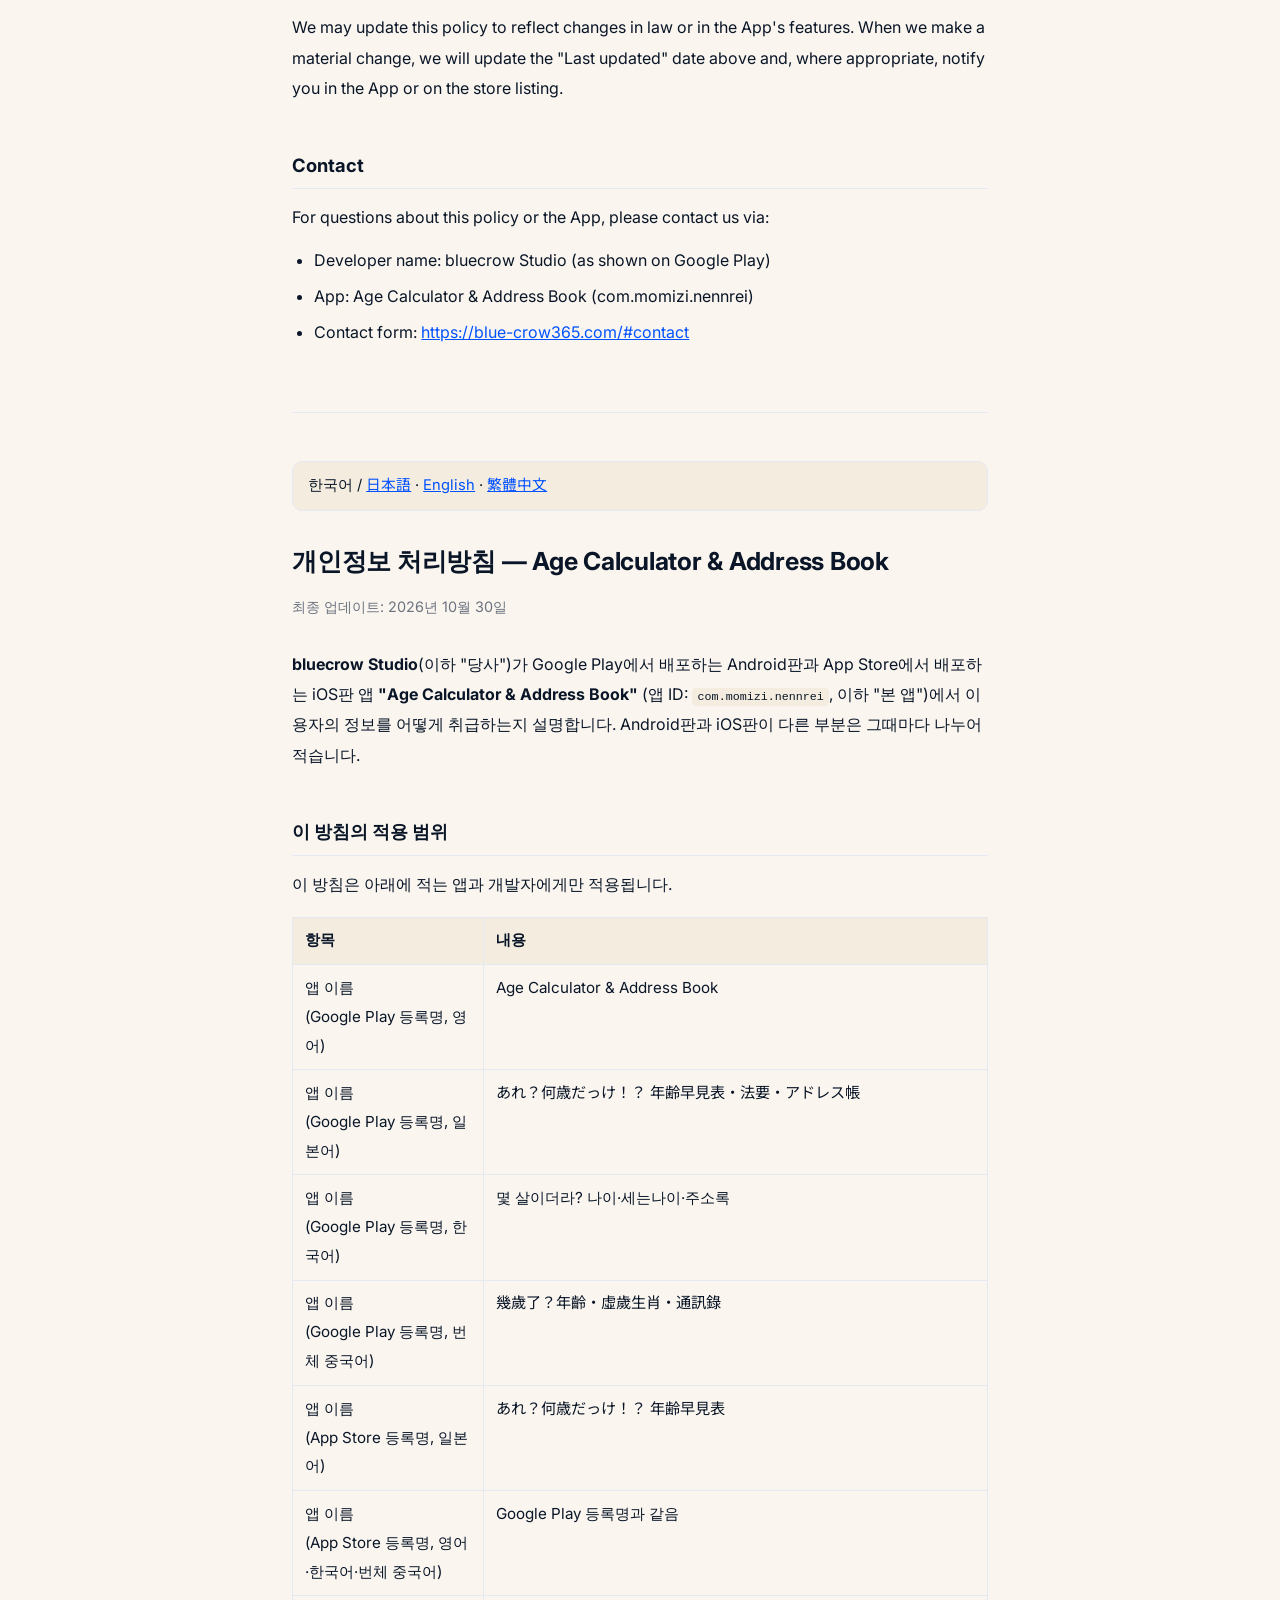
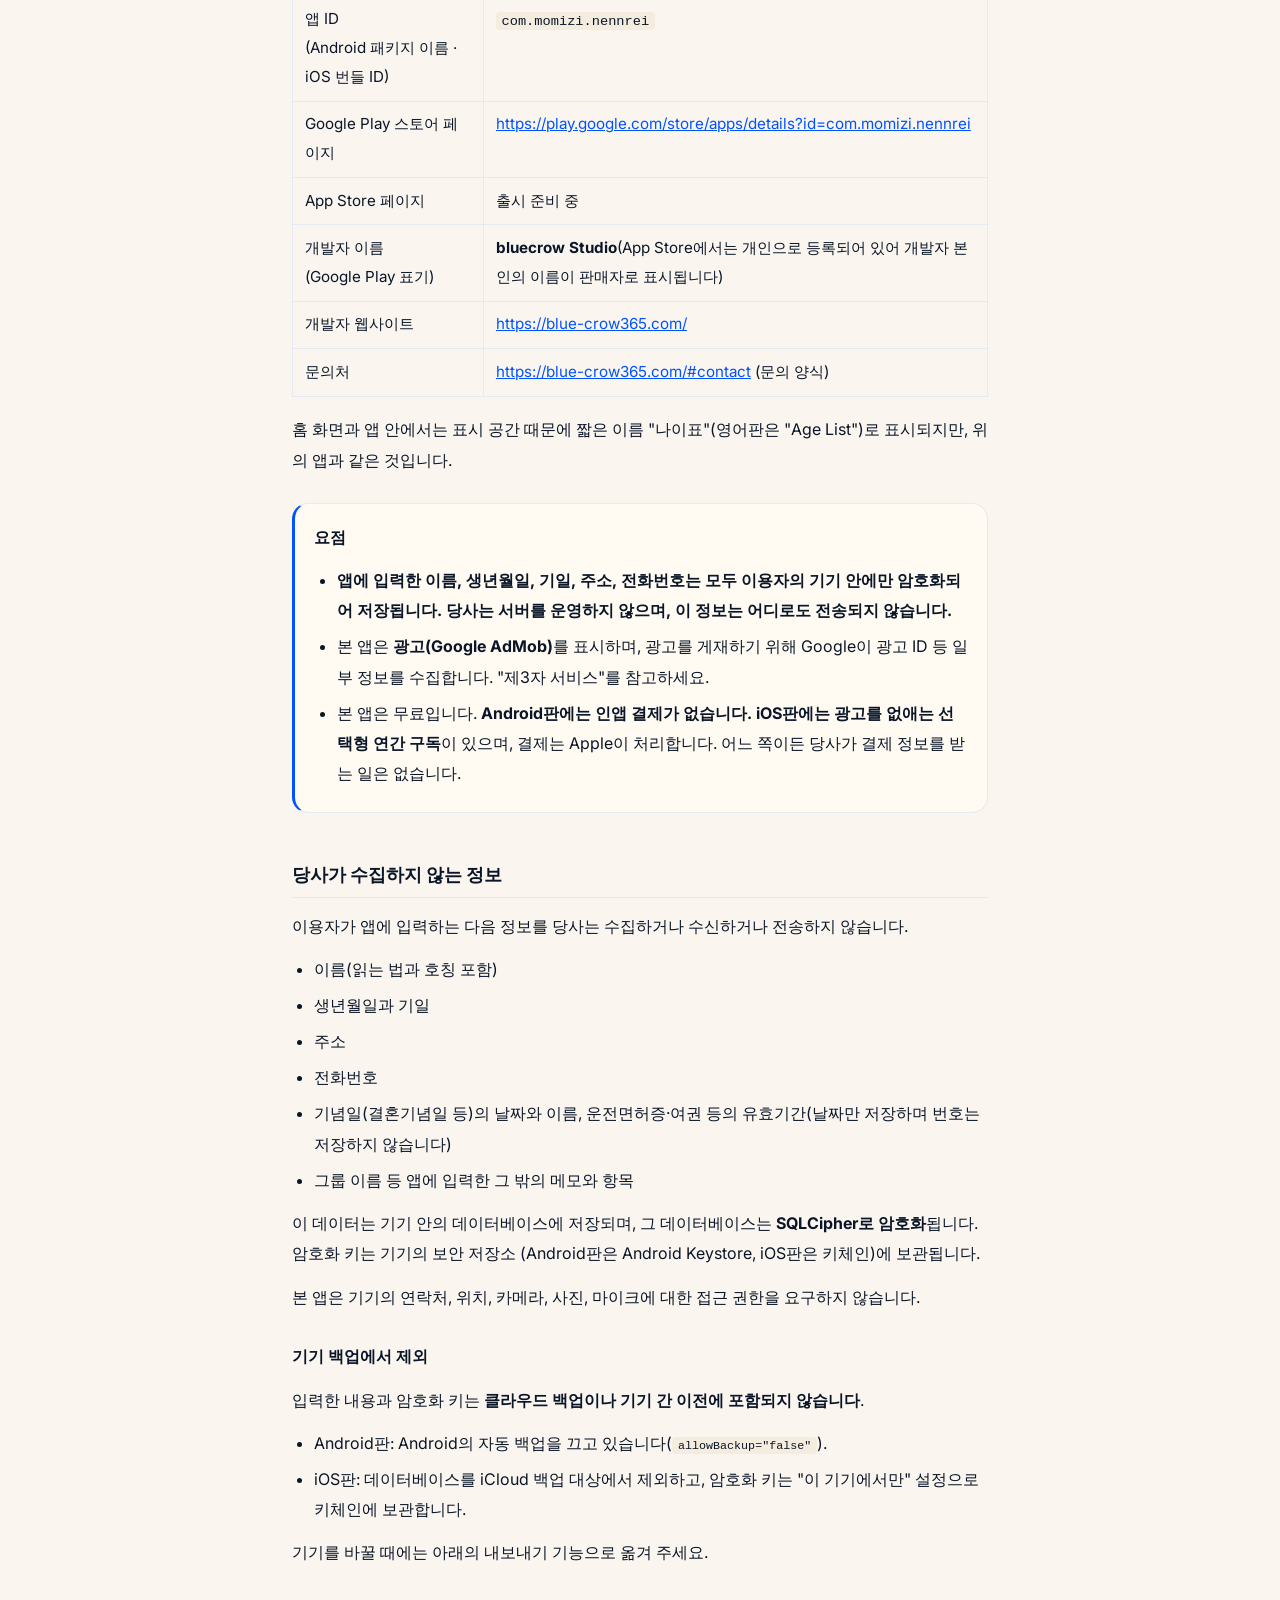
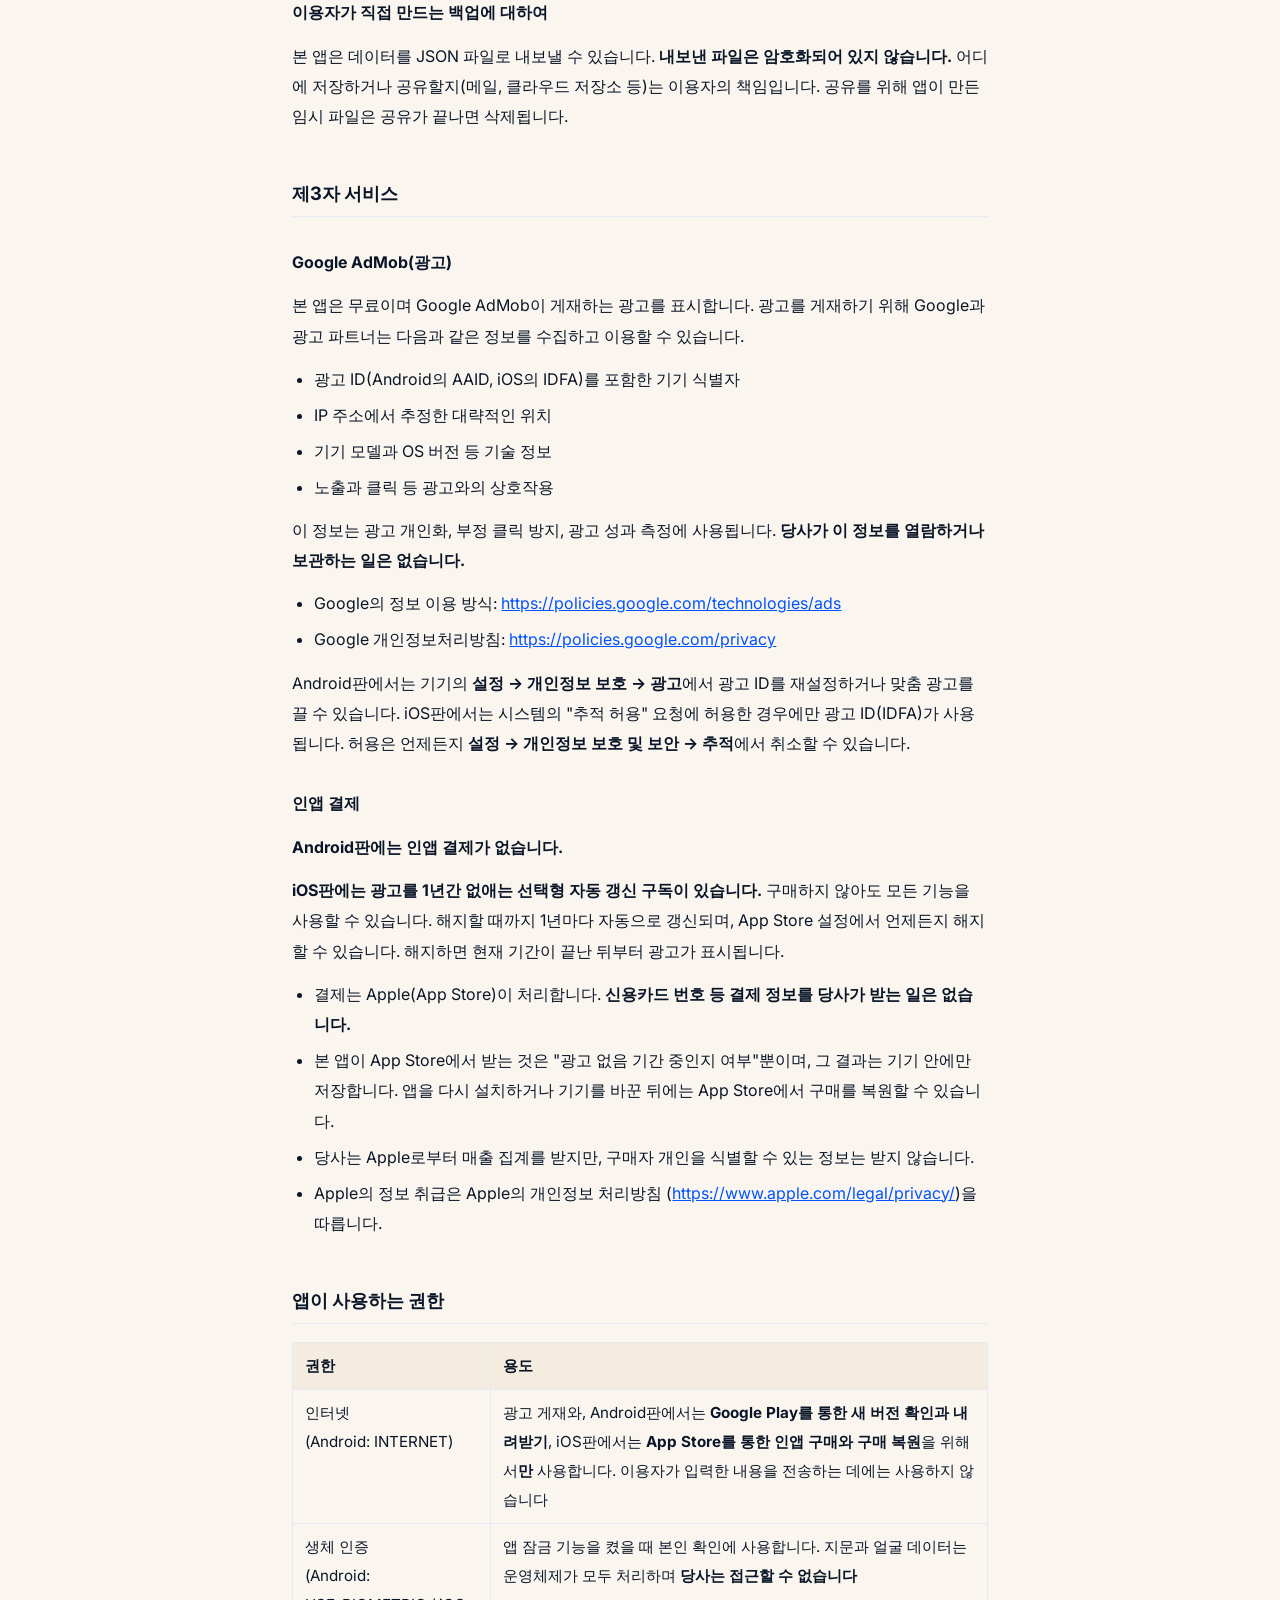
==== commit 6c00b8b6: "年齢表アプリのポリシー: 記念日・有効期限(日付のみ)の保存と通知の許可の記述を足す(4言語) Co-Authored-By: Claude Opus 5.5 <noreply@anthropic.c" ====
--- a/privacy/nennrei.html
+++ b/privacy/nennrei.html
@@ -26,7 +26,7 @@
 </p>
 
 <h1 id="ja">プライバシーポリシー — あれ？何歳だっけ！？ 年齢早見表・法要・アドレス帳</h1>
-<p class="updated">最終更新日: 2026年10月15日</p>
+<p class="updated">最終更新日: 2026年10月30日</p>
 
 <p>
   <strong>bluecrow Studio</strong>（以下「当方」）は、Google Play で配信する Android版および App Store で配信する iOS版の
@@ -82,6 +82,7 @@
   <li>生年月日・命日</li>
   <li>住所</li>
   <li>電話番号</li>
+  <li>記念日（結婚記念日など）の日付と名前、運転免許証・パスポート・マイナンバーカード等の有効期限（日付のみ。番号は保存しません）</li>
   <li>グループ名、その他アプリ内に入力した一切のメモ・項目</li>
 </ul>
 <p>
@@ -177,7 +178,7 @@
     </tr>
     <tr>
       <td>通知</td>
-      <td>誕生日の通知を有効にした場合に限り、許可を求めます。通知は端末内で予約するもので、サーバーから送られるものではありません</td>
+      <td>誕生日の通知を有効にした場合と、記念日・有効期限を登録した場合に限り、許可を求めます。通知は端末内で予約するもので、サーバーから送られるものではありません</td>
     </tr>
   </tbody>
 </table>
@@ -222,7 +223,7 @@
 </p>
 
 <h1 id="en">Privacy Policy — Age Calculator &amp; Address Book</h1>
-<p class="updated">Last updated: October 15, 2026</p>
+<p class="updated">Last updated: October 30, 2026</p>
 
 <p>
   This policy explains how <strong>bluecrow Studio</strong> ("we", "us") handles your information in the
@@ -278,6 +279,7 @@
   <li>Dates of birth and dates of death</li>
   <li>Postal addresses</li>
   <li>Phone numbers</li>
+  <li>Anniversary dates and names (such as wedding anniversaries), and expiry dates of driver's licenses, passports and similar documents (dates only; card numbers are not stored)</li>
   <li>Group names and any other notes or fields entered in the App</li>
 </ul>
 <p>
@@ -376,7 +378,7 @@
     </tr>
     <tr>
       <td>Notifications</td>
-      <td>Requested only if you turn on birthday notifications. Notifications are scheduled on your device and are not sent from any server</td>
+      <td>Requested only if you turn on birthday notifications or add an anniversary or expiry date. Notifications are scheduled on your device and are not sent from any server</td>
     </tr>
   </tbody>
 </table>
@@ -422,7 +424,7 @@
 </p>
 
 <h1 id="ko">개인정보 처리방침 — Age Calculator &amp; Address Book</h1>
-<p class="updated">최종 업데이트: 2026년 10월 15일</p>
+<p class="updated">최종 업데이트: 2026년 10월 30일</p>
 
 <p>
   <strong>bluecrow Studio</strong>(이하 "당사")가 Google Play에서 배포하는 Android판과 App Store에서 배포하는 iOS판 앱
@@ -477,6 +479,7 @@
   <li>생년월일과 기일</li>
   <li>주소</li>
   <li>전화번호</li>
+  <li>기념일(결혼기념일 등)의 날짜와 이름, 운전면허증·여권 등의 유효기간(날짜만 저장하며 번호는 저장하지 않습니다)</li>
   <li>그룹 이름 등 앱에 입력한 그 밖의 메모와 항목</li>
 </ul>
 <p>
@@ -573,7 +576,7 @@
     </tr>
     <tr>
       <td>알림</td>
-      <td>생일 알림을 켠 경우에만 허용을 요청합니다. 알림은 기기 안에서 예약되며 서버에서 보내는 것이 아닙니다</td>
+      <td>생일 알림을 켜거나 기념일·유효기간을 등록한 경우에만 허용을 요청합니다. 알림은 기기 안에서 예약되며 서버에서 보내는 것이 아닙니다</td>
     </tr>
   </tbody>
 </table>
@@ -617,7 +620,7 @@
 </p>
 
 <h1 id="zh">隱私權政策 — Age Calculator &amp; Address Book</h1>
-<p class="updated">最後更新日：2026 年 10 月 15 日</p>
+<p class="updated">最後更新日：2026 年 10 月 30 日</p>
 
 <p>
   本政策說明 <strong>bluecrow Studio</strong>（以下稱「本方」）在 Google Play 上發布的 Android 版與在 App Store 上發布的 iOS 版應用程式
@@ -672,6 +675,7 @@
   <li>生日與忌日</li>
   <li>地址</li>
   <li>電話號碼</li>
+  <li>紀念日（如結婚紀念日）的日期與名稱，以及駕照、護照等證件的有效期限（只儲存日期，不儲存證件號碼）</li>
   <li>群組名稱等在應用程式中輸入的其他備註與欄位</li>
 </ul>
 <p>
@@ -766,7 +770,7 @@
     </tr>
     <tr>
       <td>通知</td>
-      <td>只有在您開啟生日通知時才會請求許可。通知是在裝置上排定的，並非由伺服器傳送</td>
+      <td>只有在您開啟生日通知，或登錄紀念日、證件期限時才會請求許可。通知是在裝置上排定的，並非由伺服器傳送</td>
     </tr>
   </tbody>
 </table>
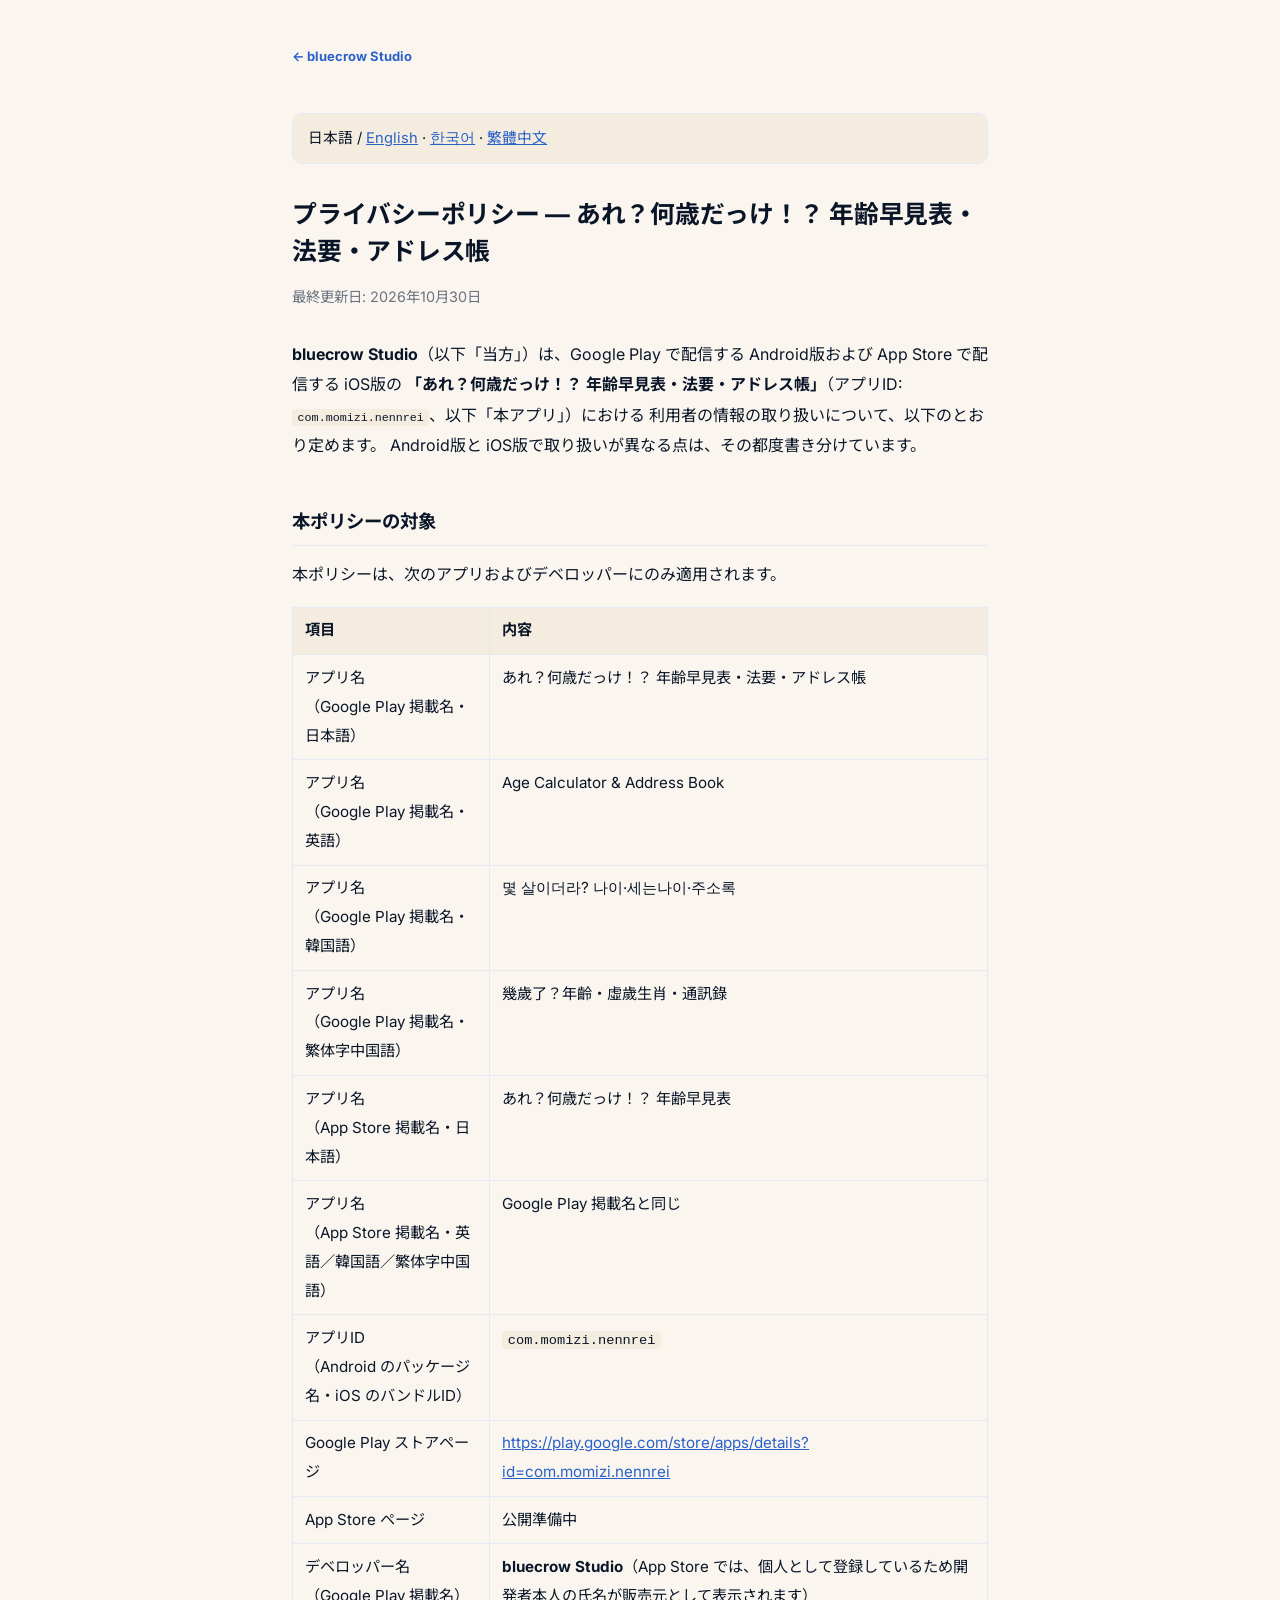
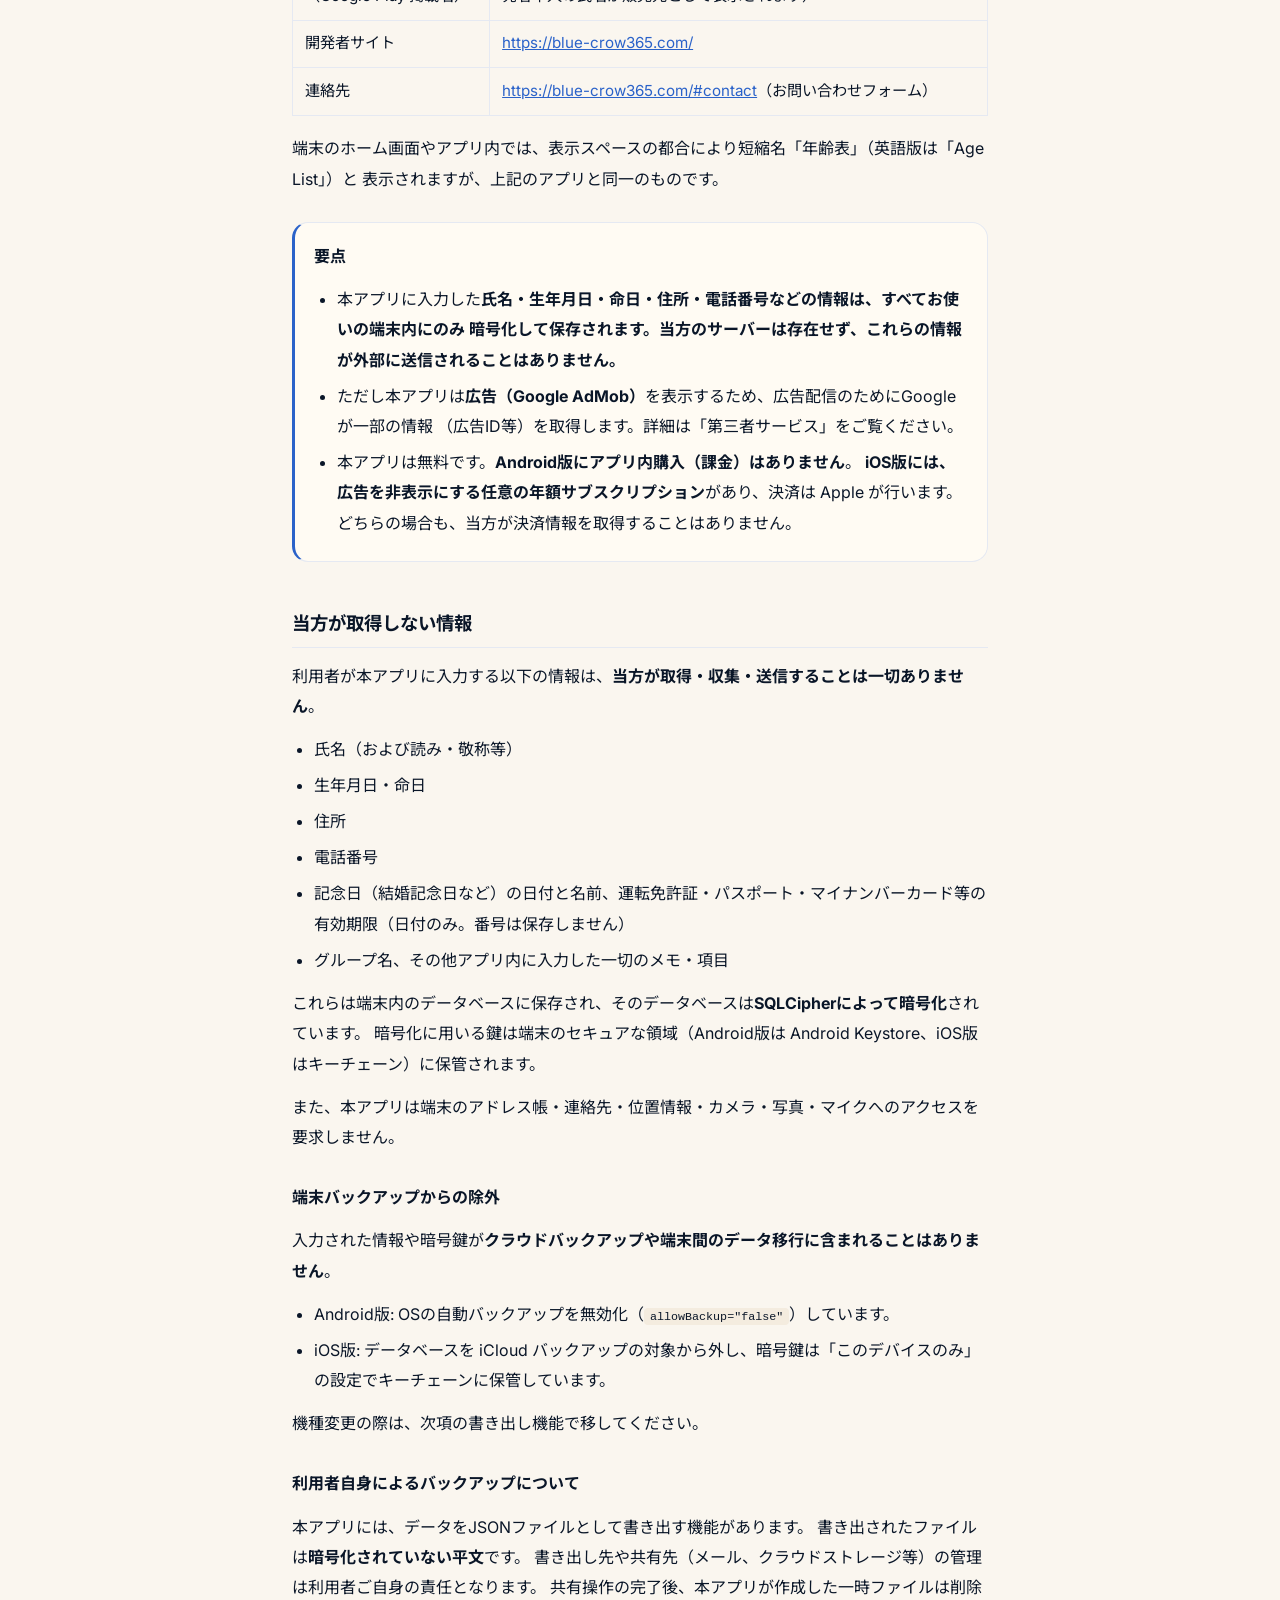
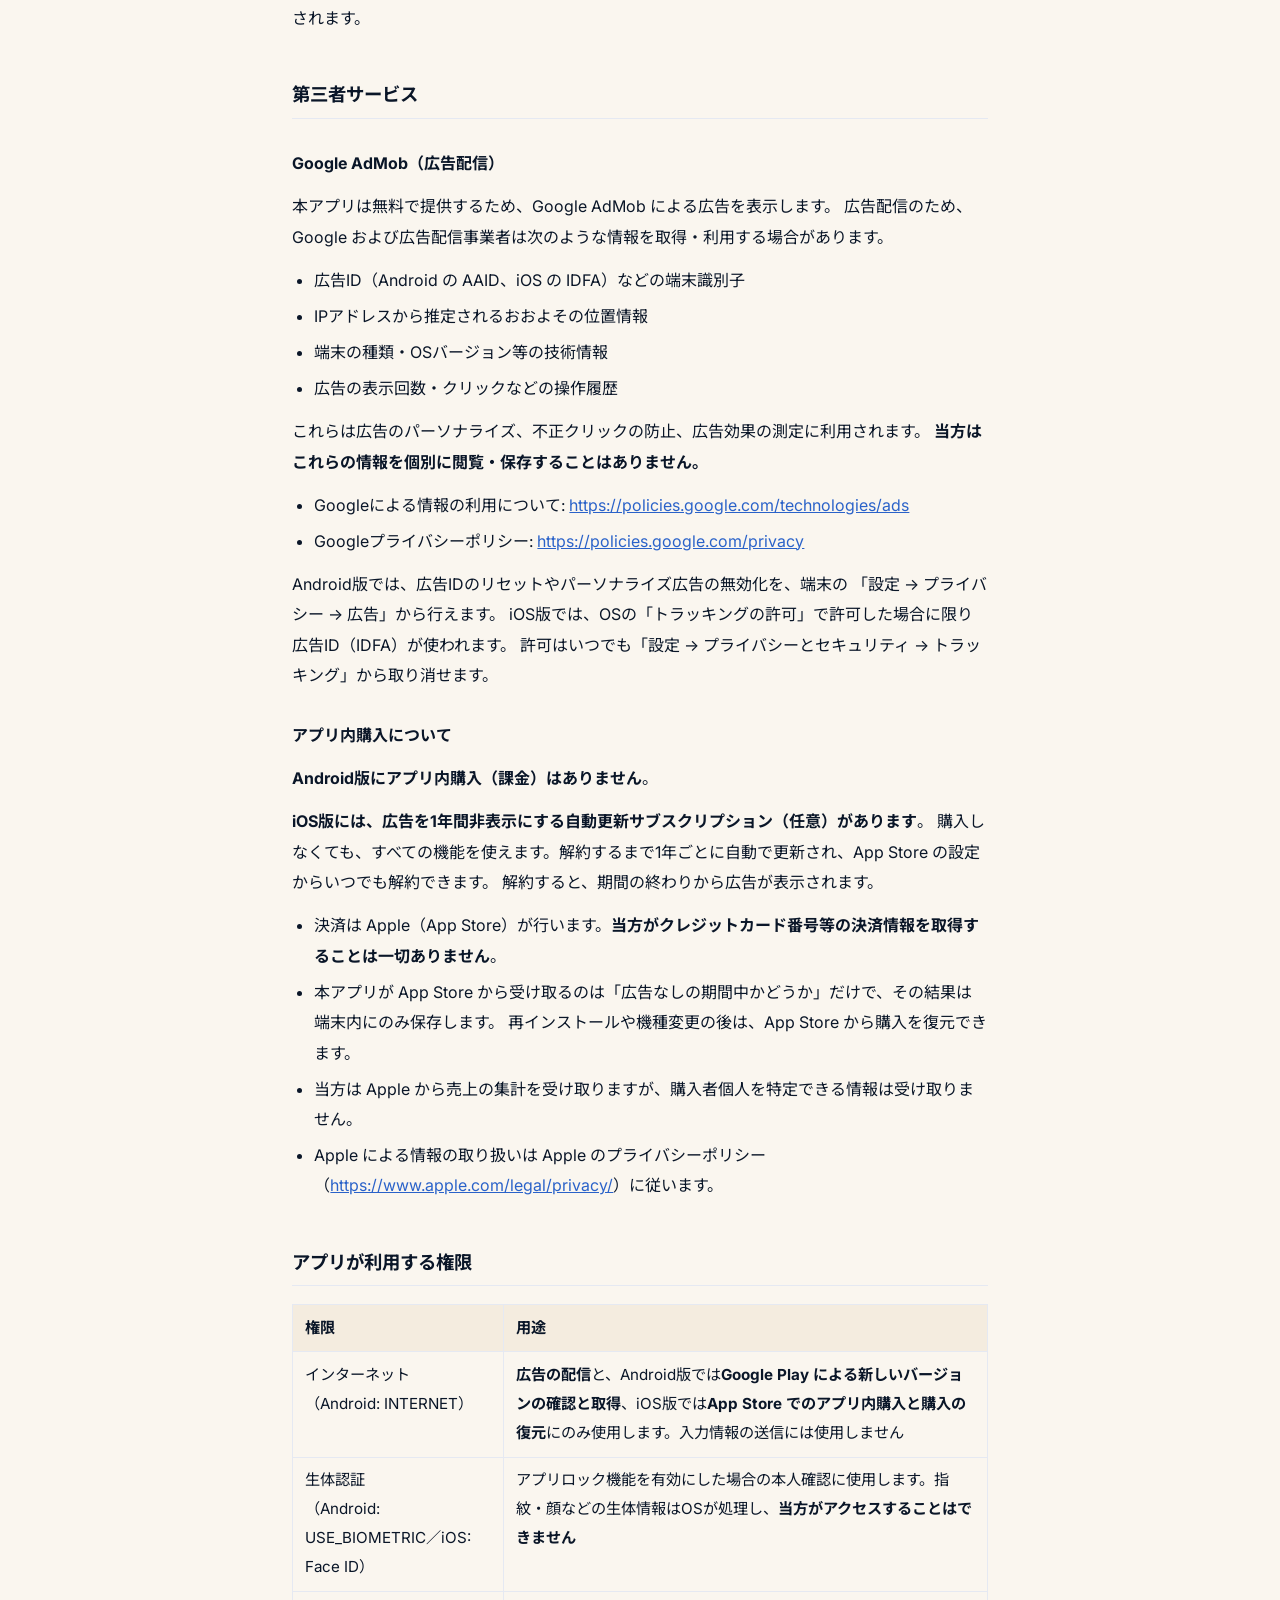
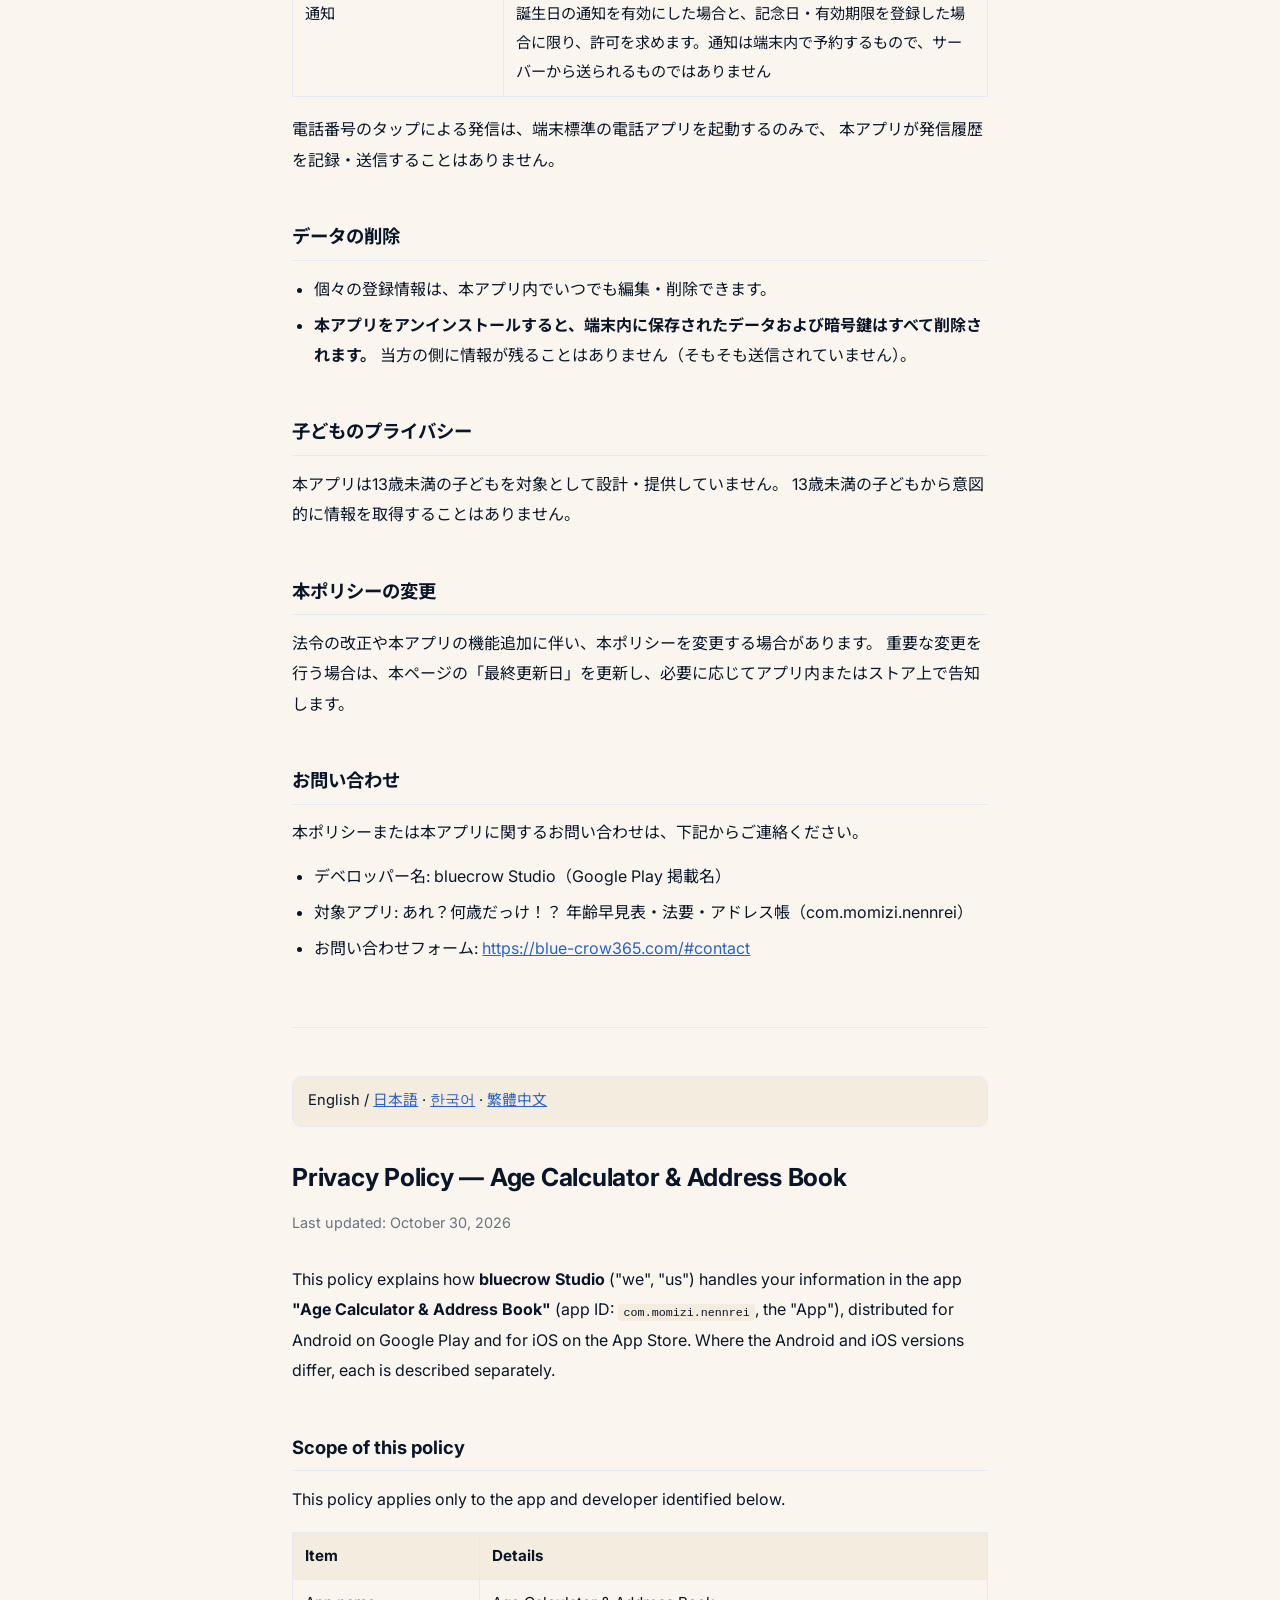
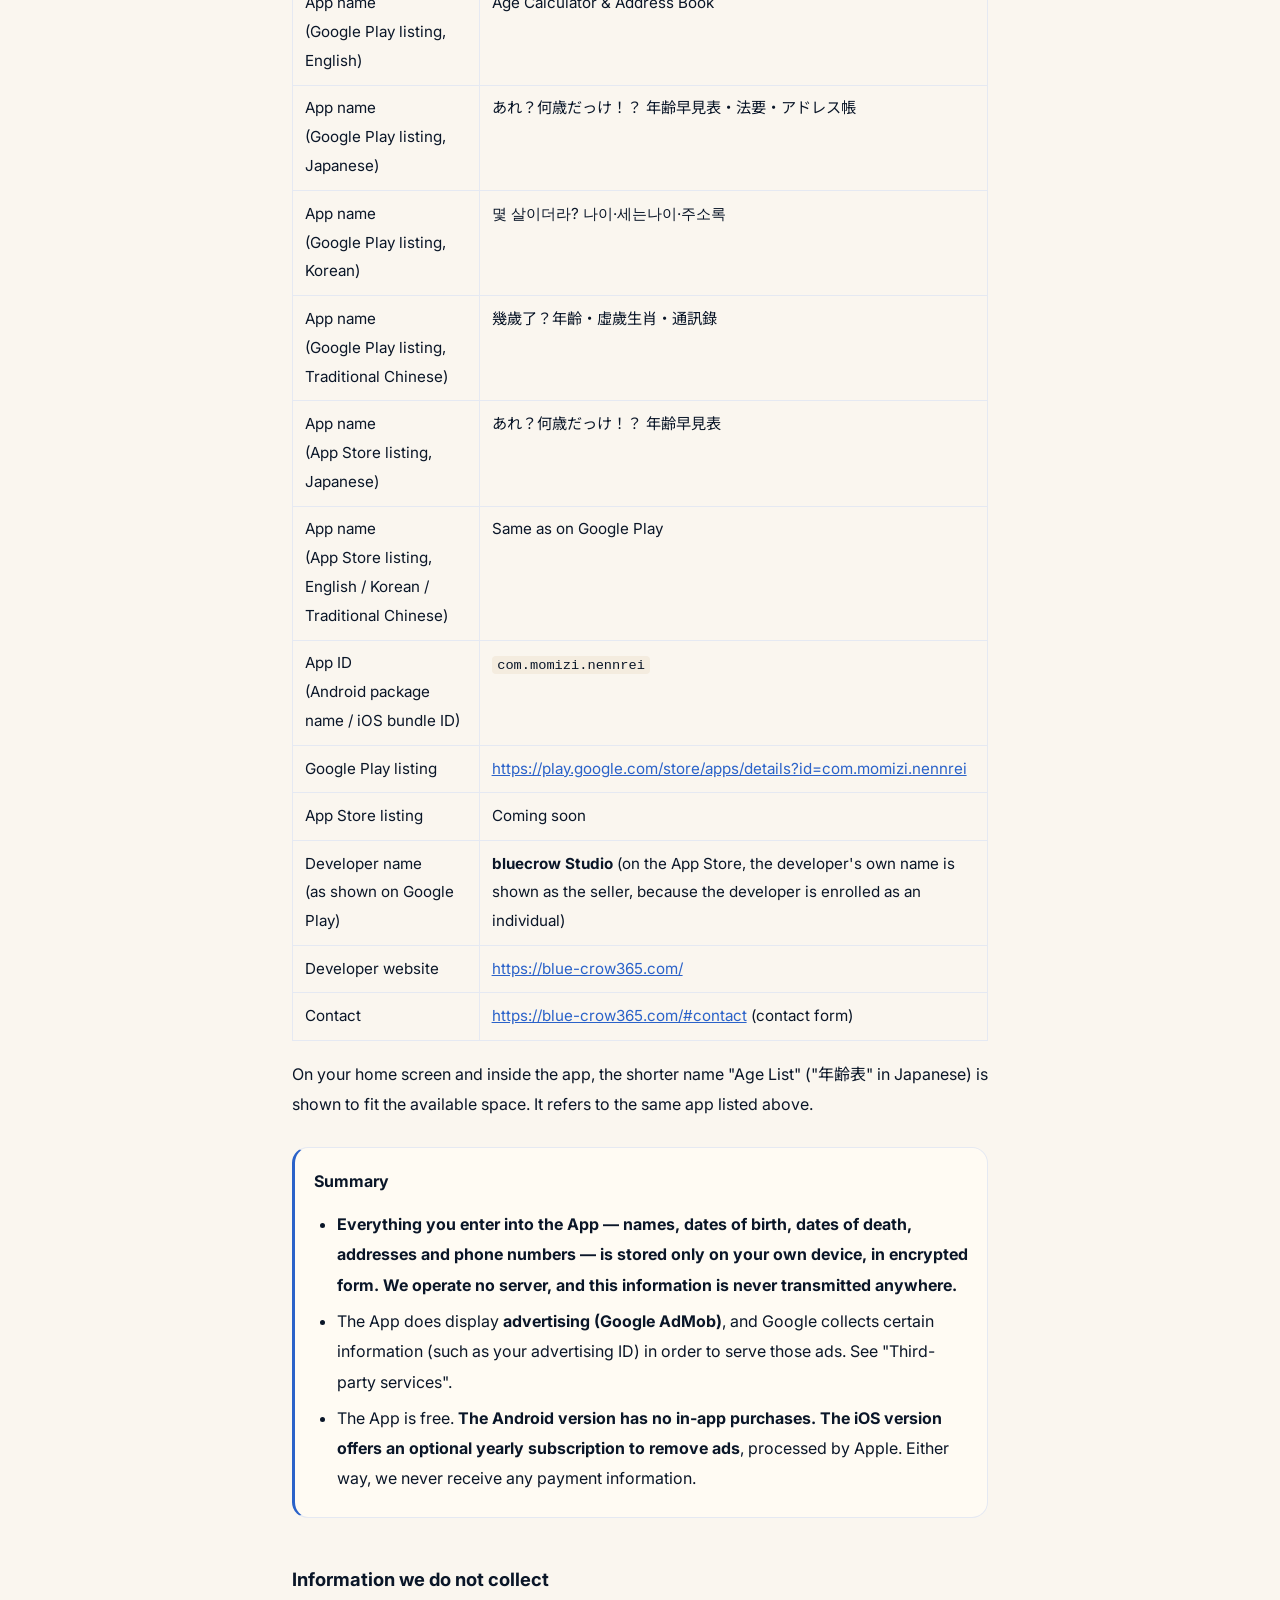
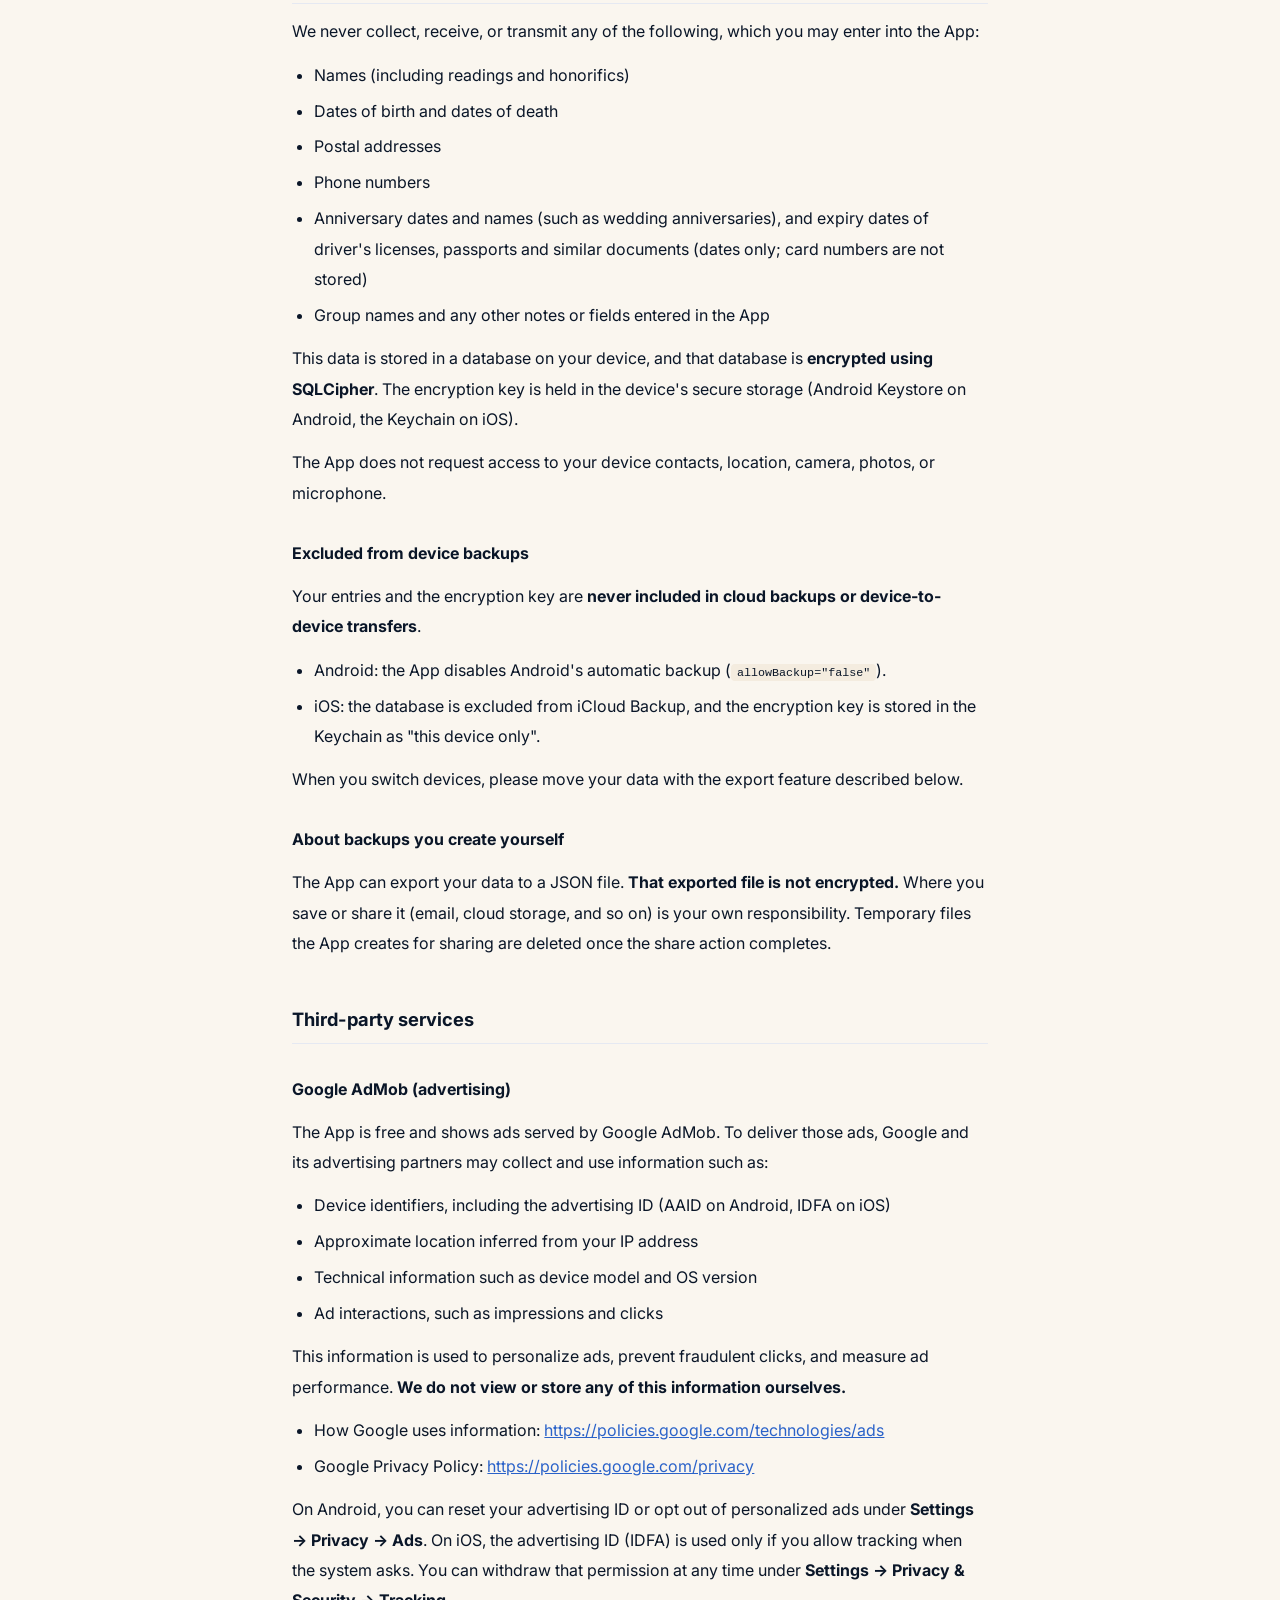
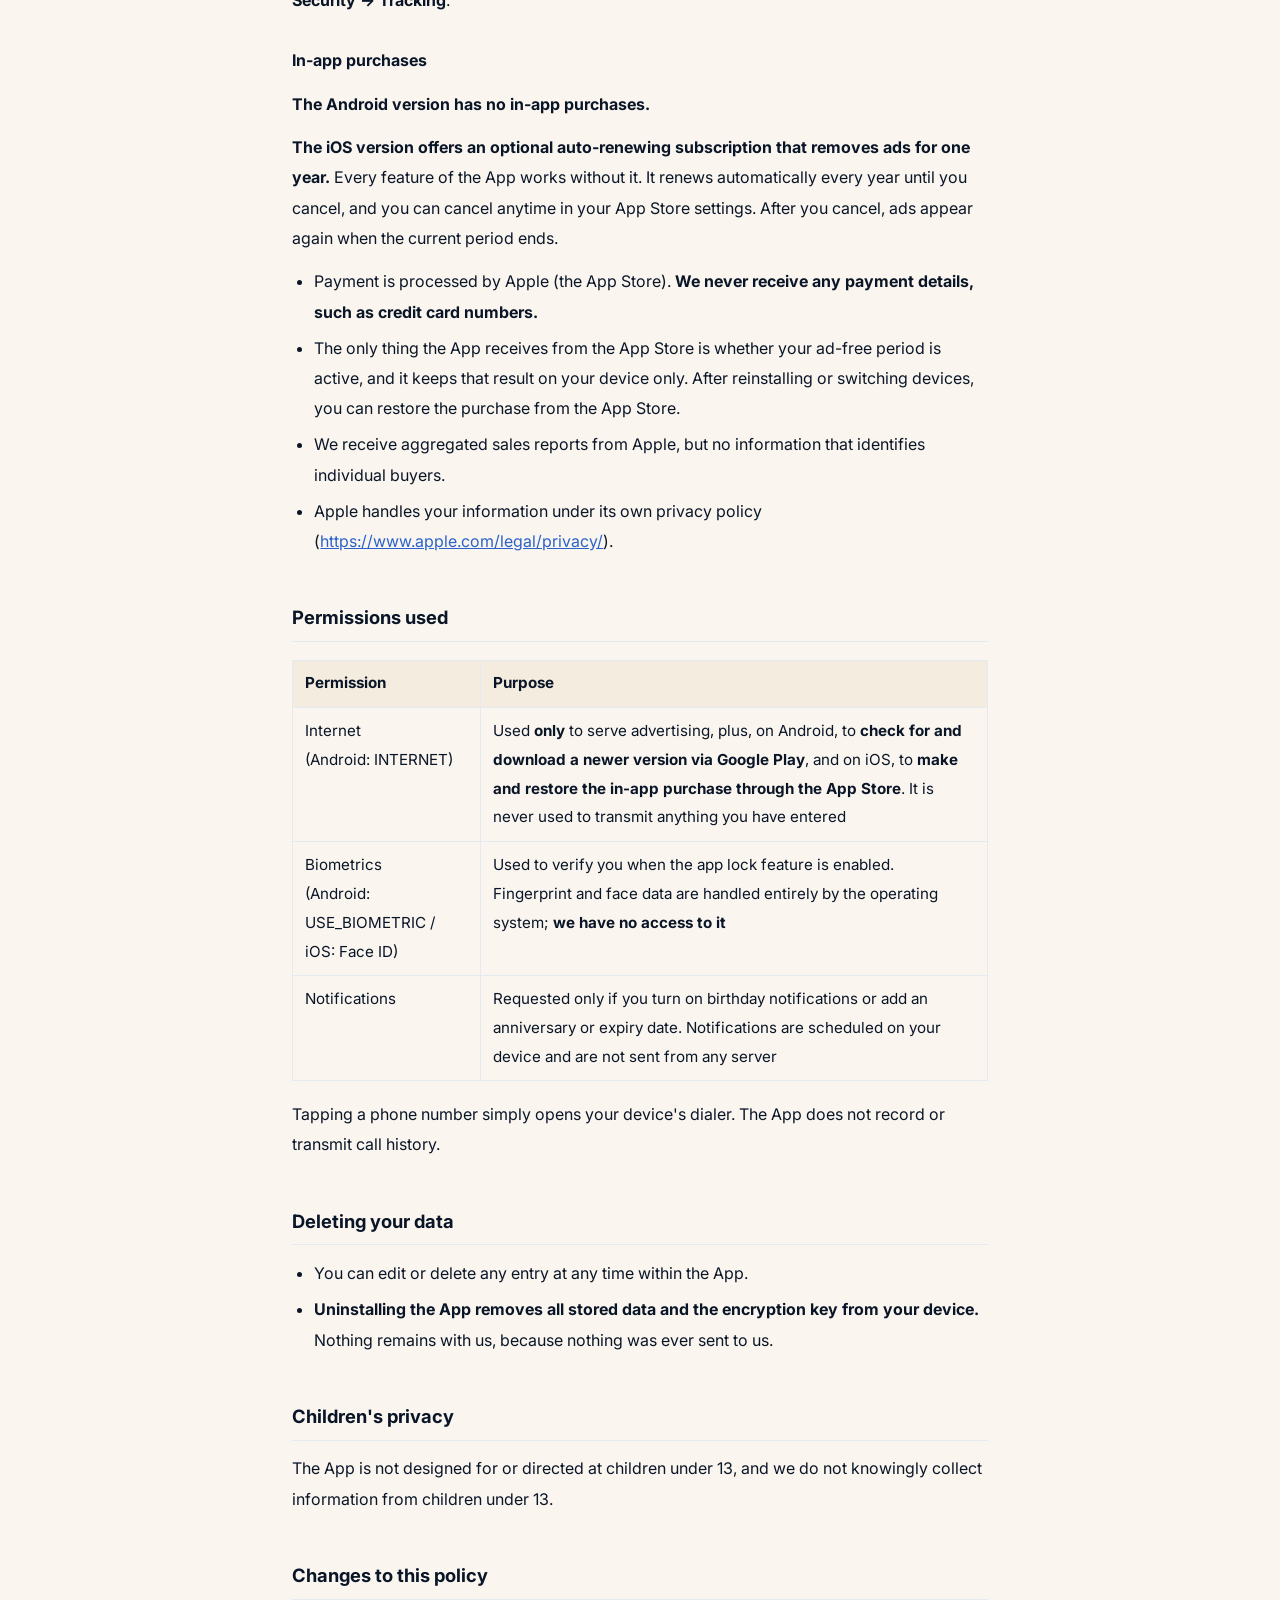
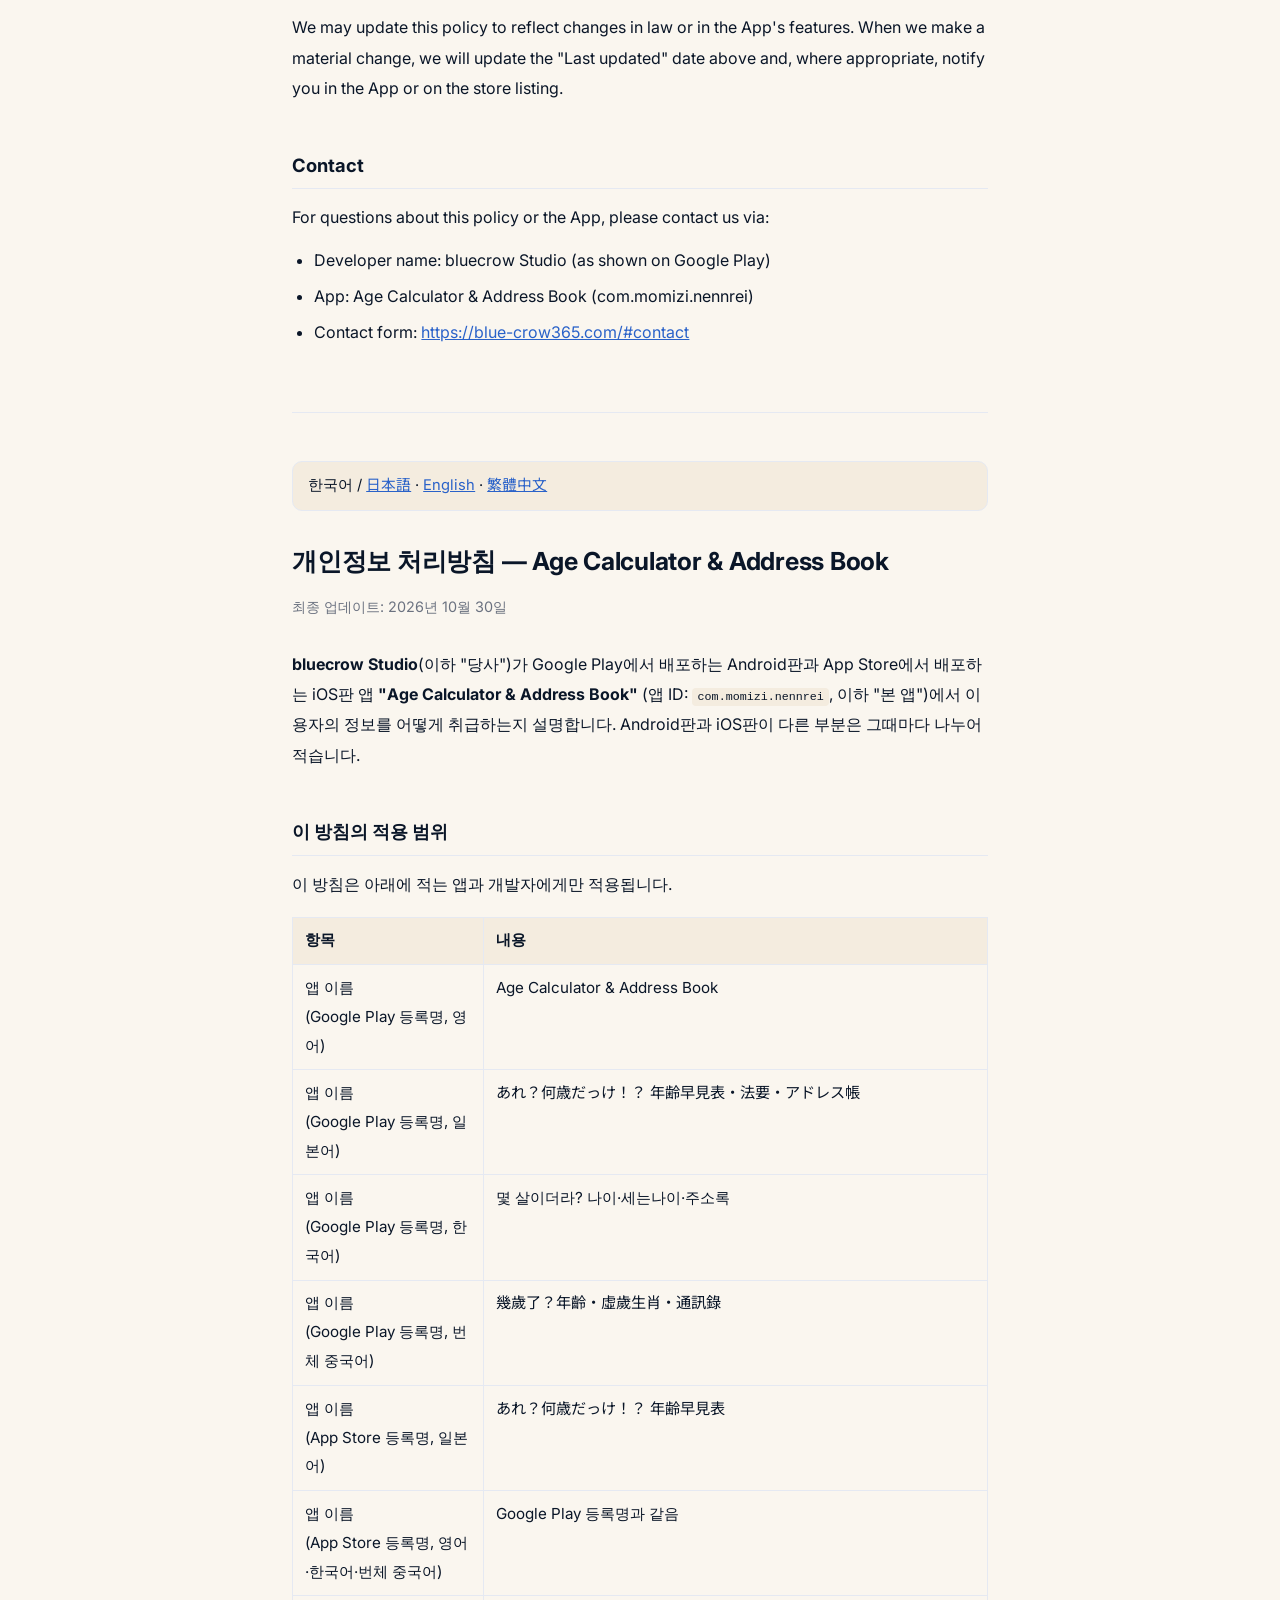
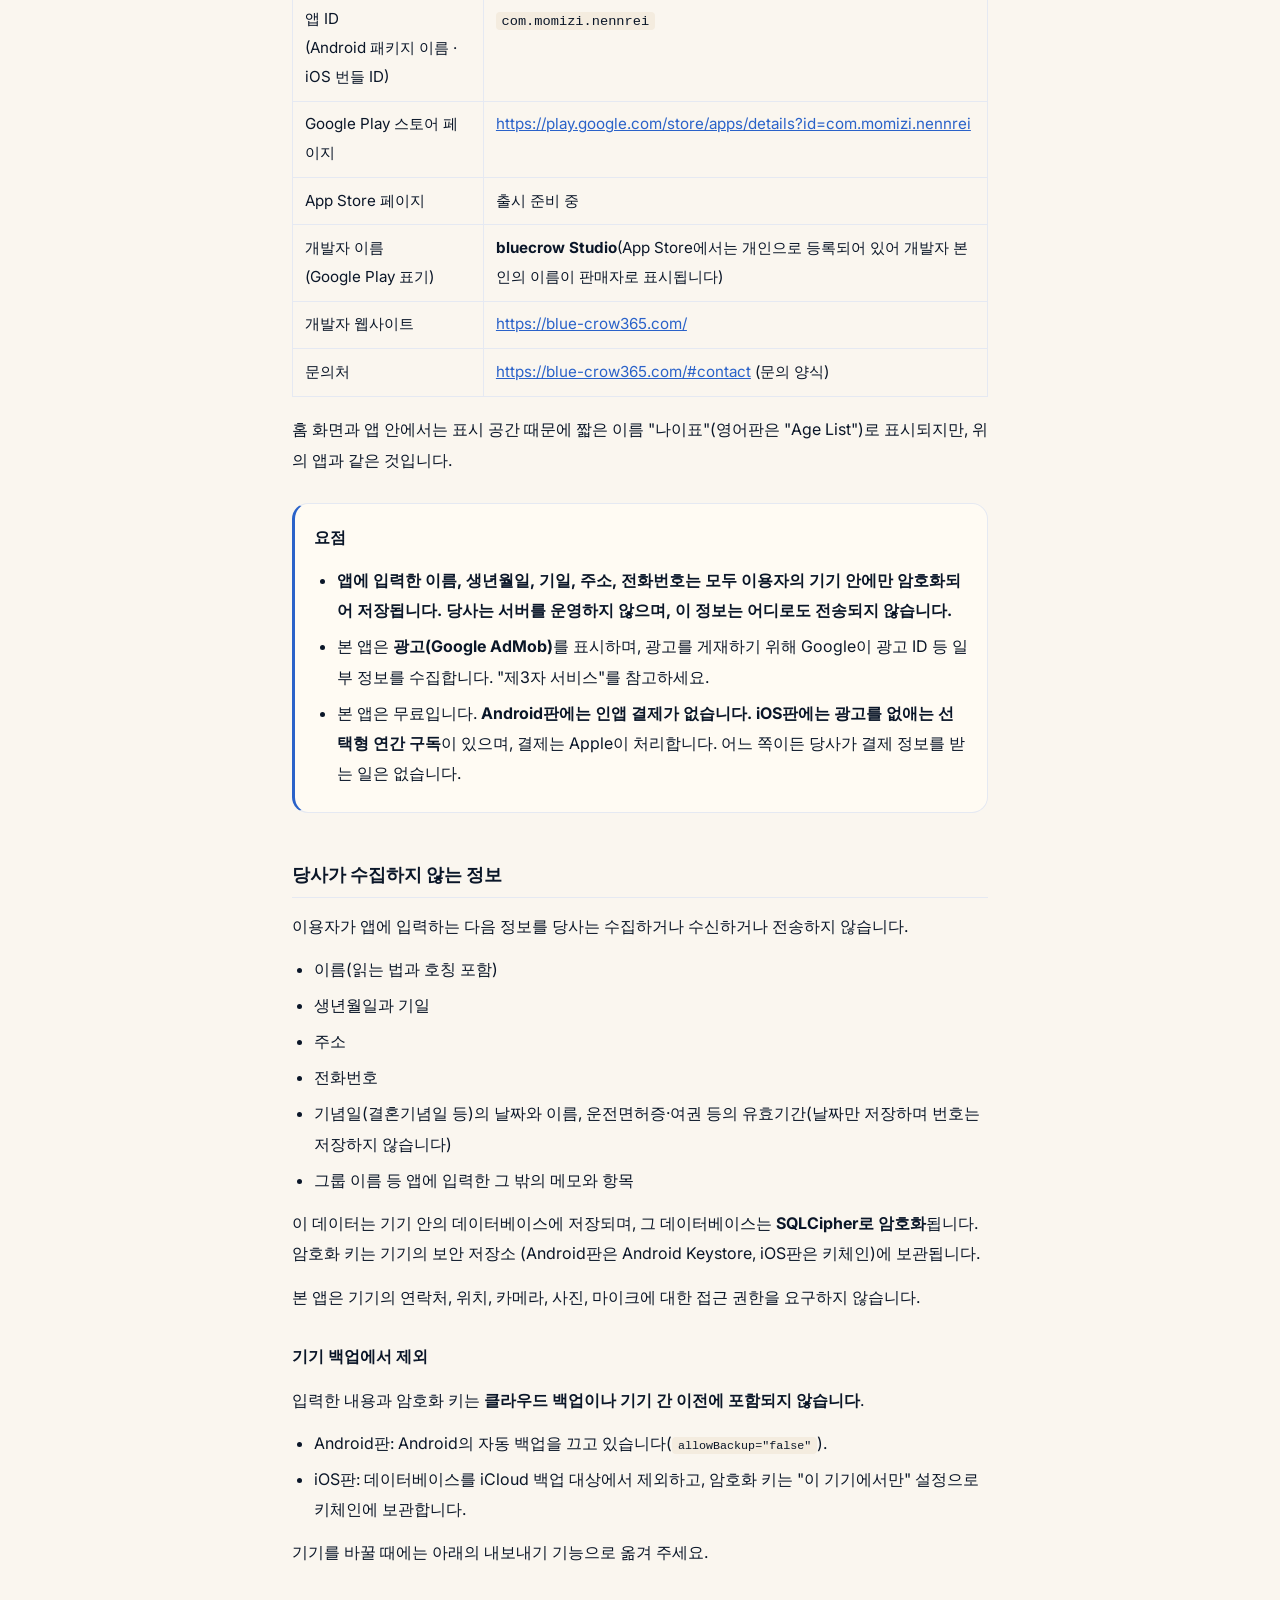
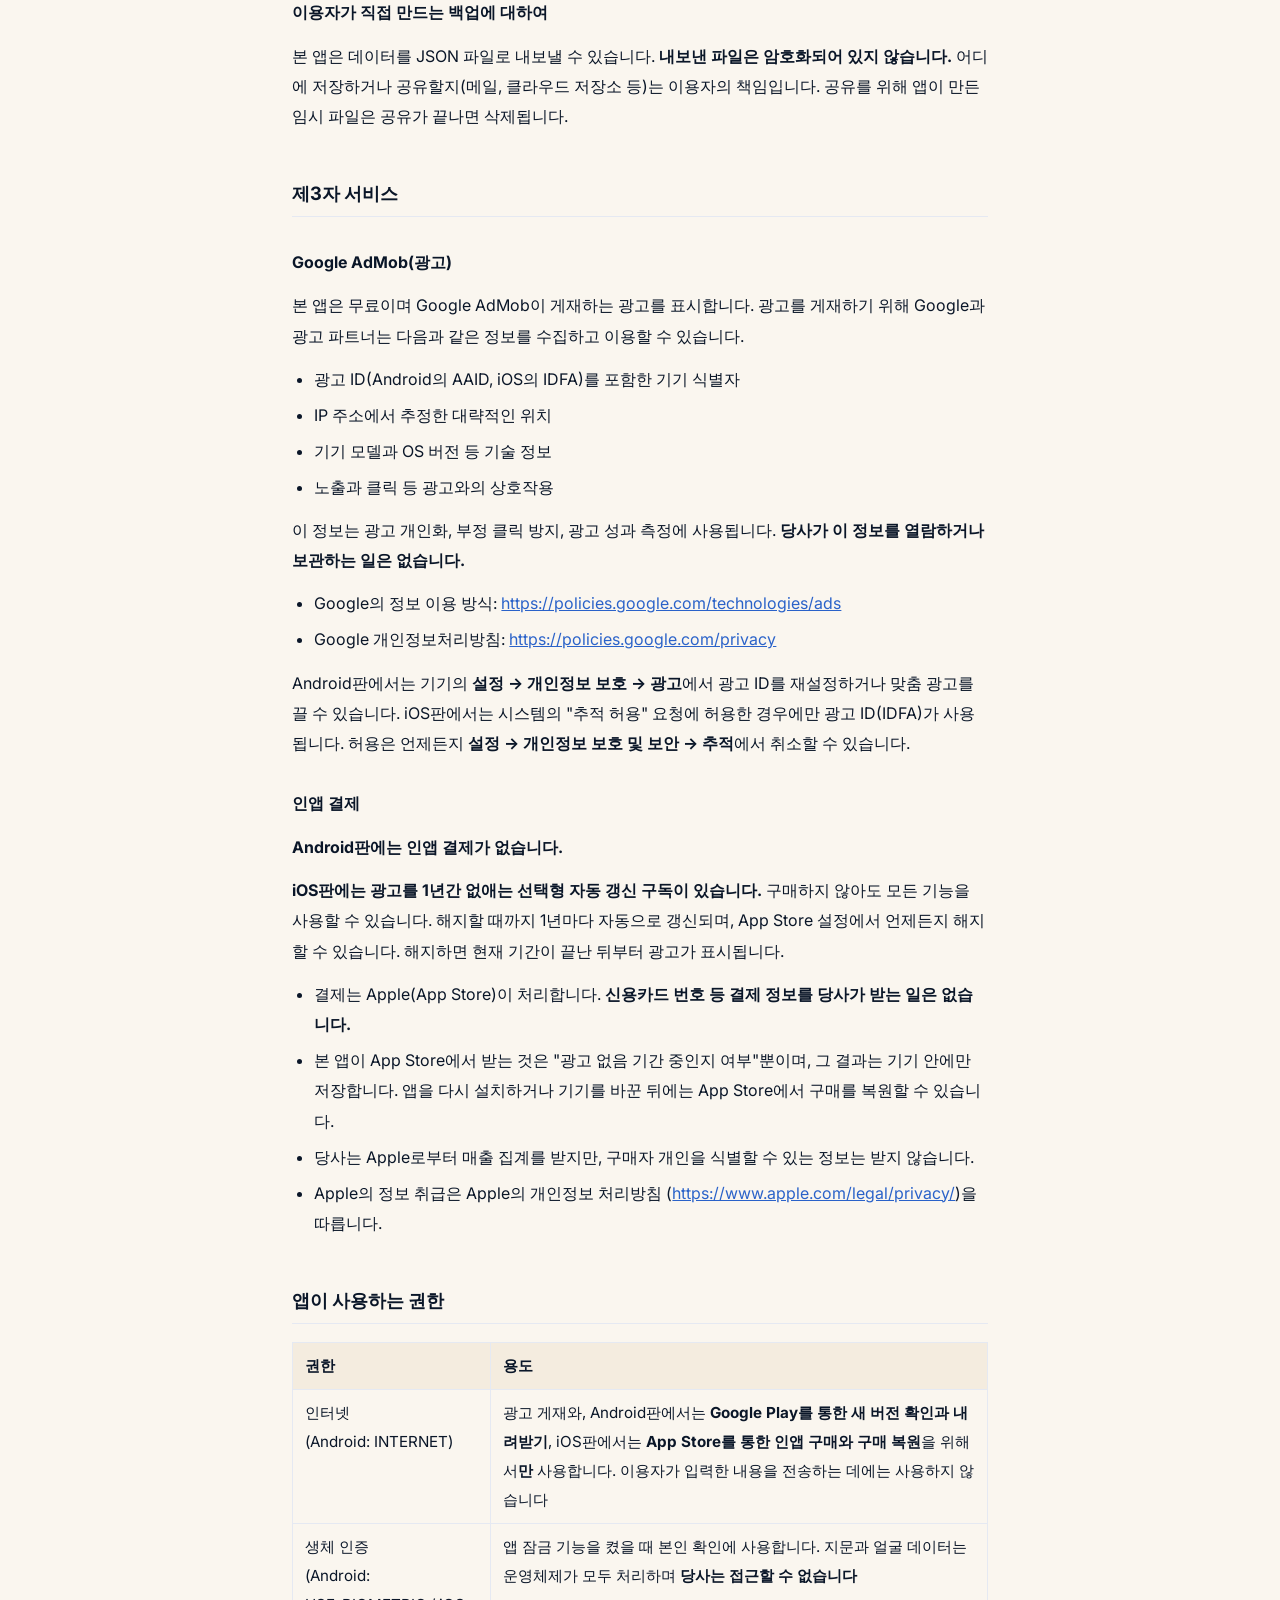
==== commit af46976e: "favicon・OGP 画像・ポリシーのページを新しい青に揃える - favicon / og-image.svg: #0052FF→#00D4FF のグラデーションを #3A70D6 系に。OGP " ====
--- a/privacy/nennrei.html
+++ b/privacy/nennrei.html
@@ -4,7 +4,7 @@
 <meta charset="UTF-8" />
 <meta name="viewport" content="width=device-width, initial-scale=1.0" />
 <meta name="description" content="bluecrow Studio が提供する Android / iOS アプリ「あれ？何歳だっけ！？ 年齢早見表・法要・アドレス帳」（com.momizi.nennrei）のプライバシーポリシー。入力した情報は端末内で暗号化して保存し、外部に送信しません。" />
-<meta name="theme-color" content="#0052FF" />
+<meta name="theme-color" content="#4A80E0" />
 <meta name="robots" content="index, follow" />
 <title>プライバシーポリシー — あれ？何歳だっけ！？ 年齢早見表・法要・アドレス帳 / Privacy Policy — Age Calculator &amp; Address Book | bluecrow Studio</title>
 
@@ -14,7 +14,7 @@
 <link rel="preconnect" href="https://fonts.googleapis.com">
 <link rel="preconnect" href="https://fonts.gstatic.com" crossorigin>
 <link href="https://fonts.googleapis.com/css2?family=Inter:wght@400;600;800&family=Noto+Sans+JP:wght@400;600;800&display=swap" rel="stylesheet">
-<link rel="stylesheet" href="policy.css?v=2" />
+<link rel="stylesheet" href="policy.css?v=3" />
 </head>
 <body>
 <div class="wrap">
--- a/privacy/policy.css
+++ b/privacy/policy.css
@@ -6,7 +6,7 @@
 
 :root {
   color-scheme: light dark;
-  --blue: #0052FF;
+  --blue: #2A62C9;   /* トップの --blue-t と同じ。文字に使うので AA を満たす青 */
   --blue-deep: #0033A8;
   --ink: #0A1628;
   --ink-soft: #334155;
@@ -142,7 +142,7 @@
    本体 styles.css と同じ考え方。トークンだけ差し替える。 */
 @media (prefers-color-scheme: dark) {
   :root {
-    --blue: #7AB0FF;
+    --blue: #A3C1EC;
     --blue-deep: #A9CBFF;
     --ink: #E9EEF7;
     --ink-soft: #B6C2D6;
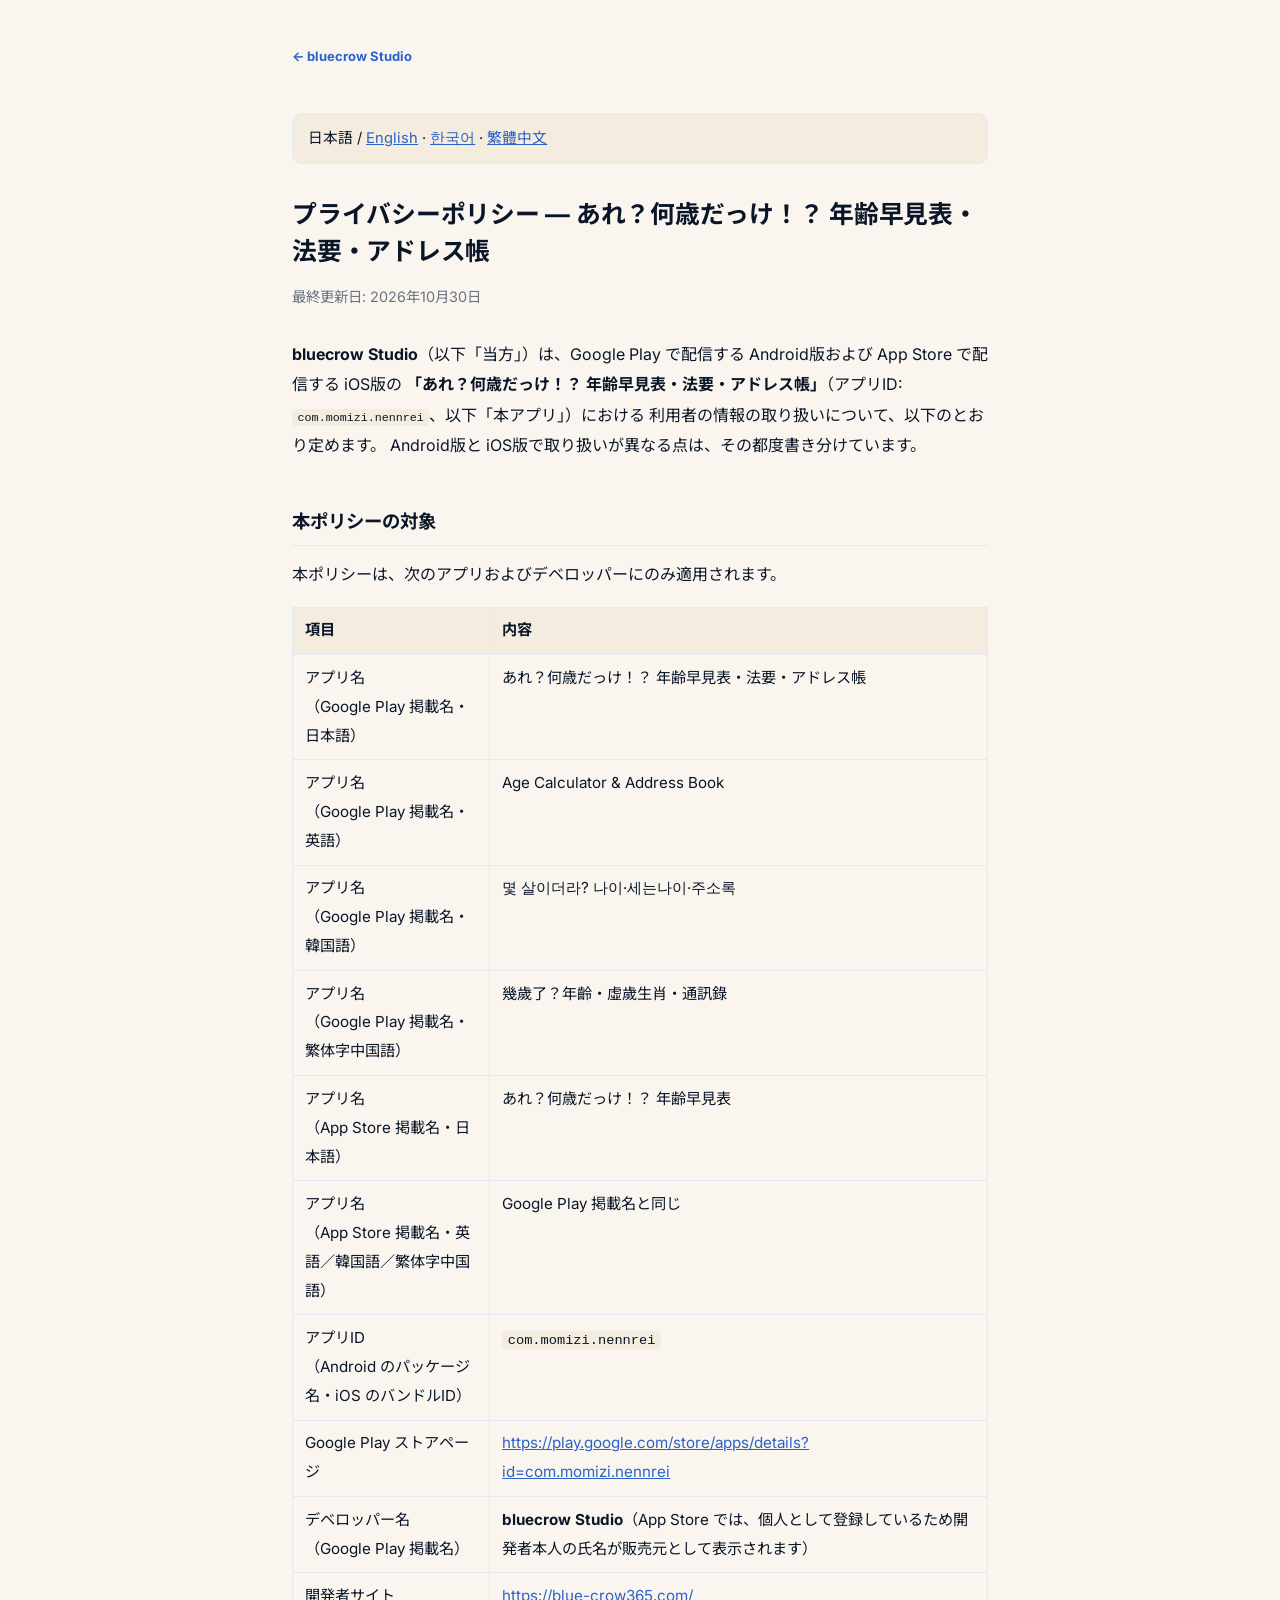
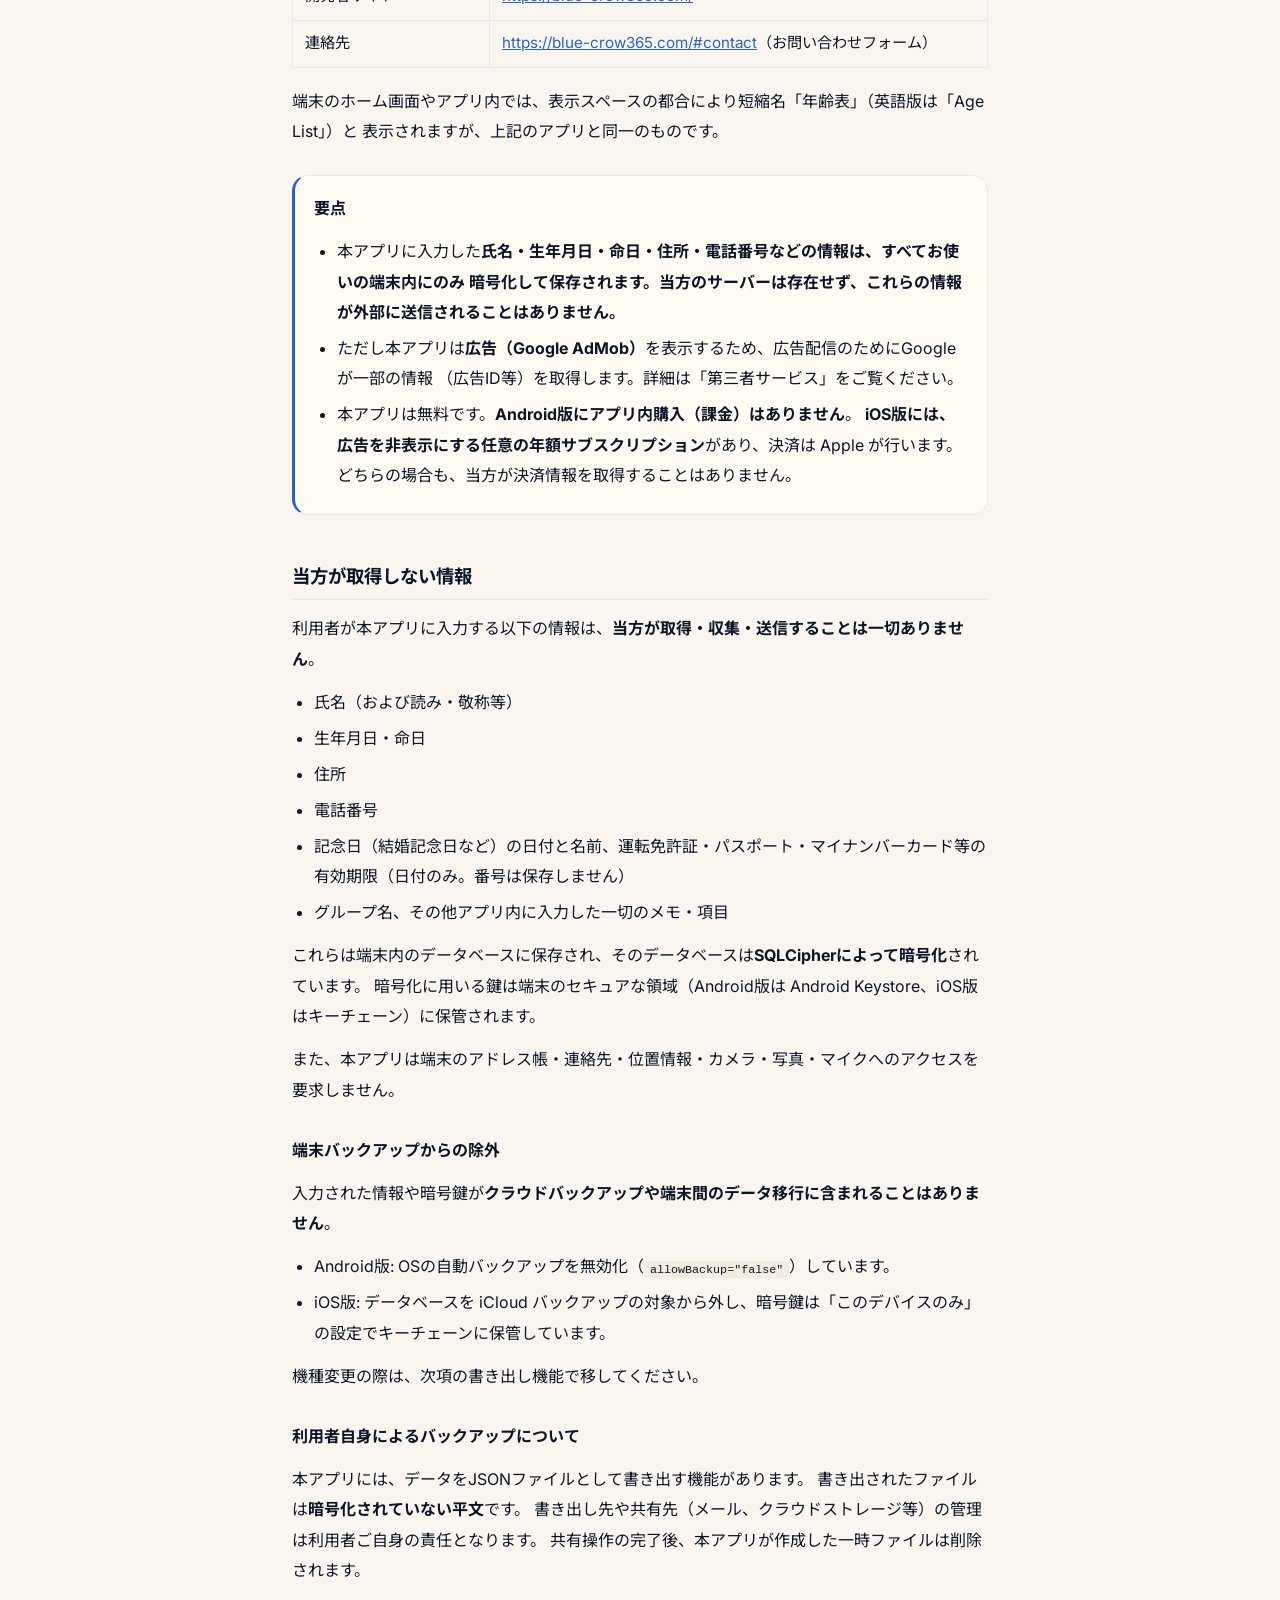
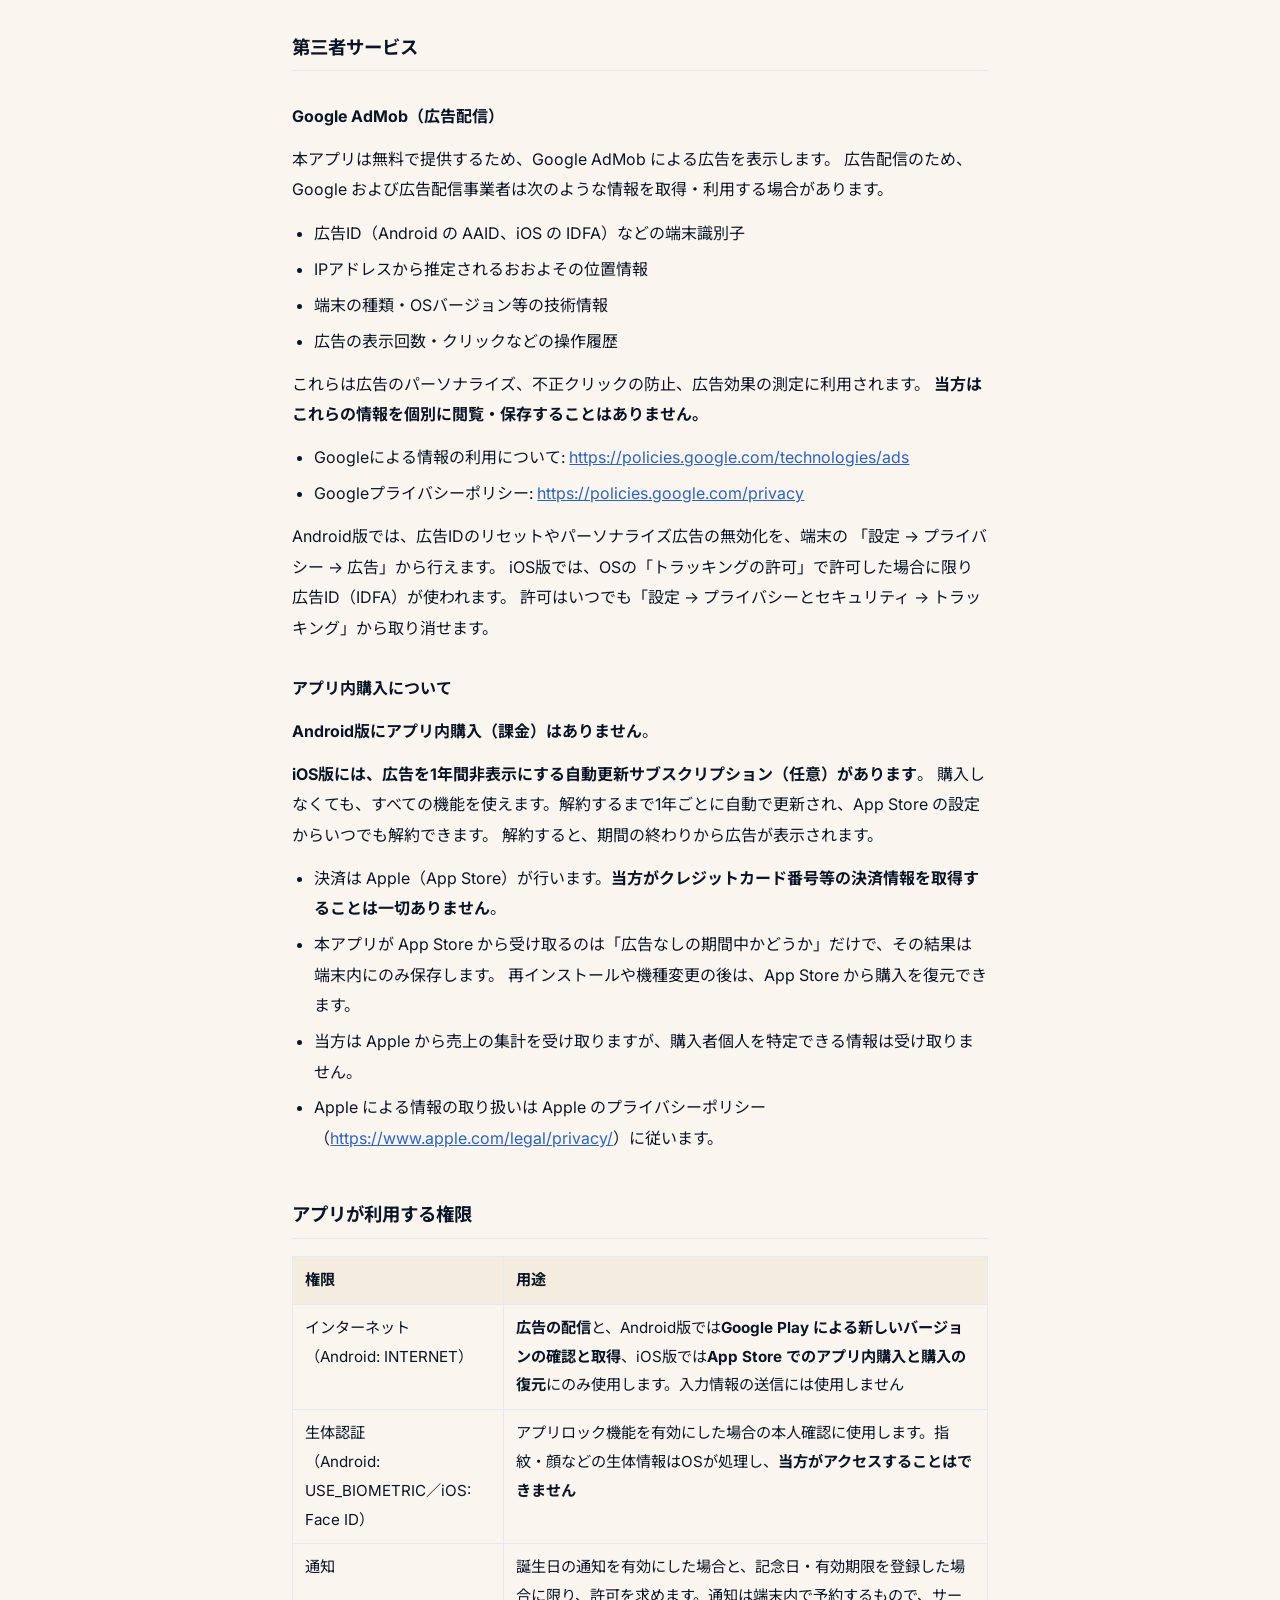
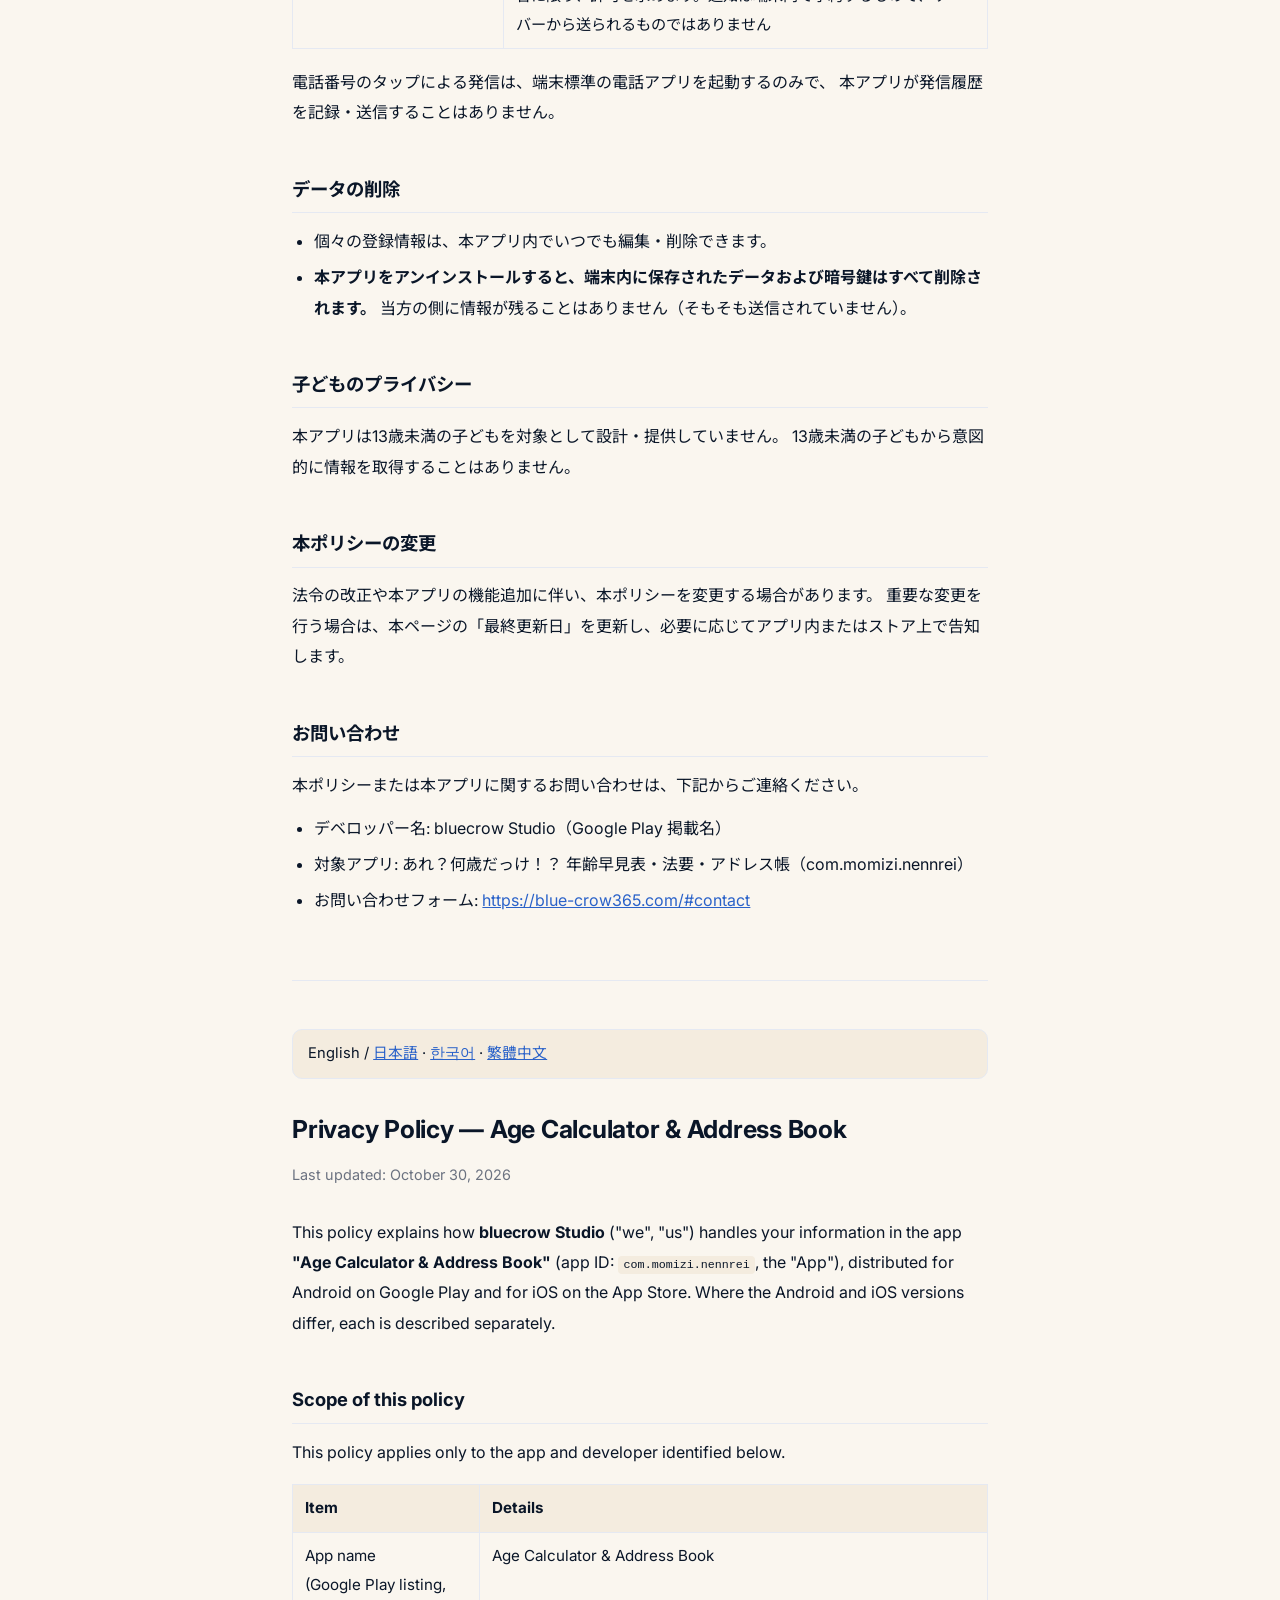
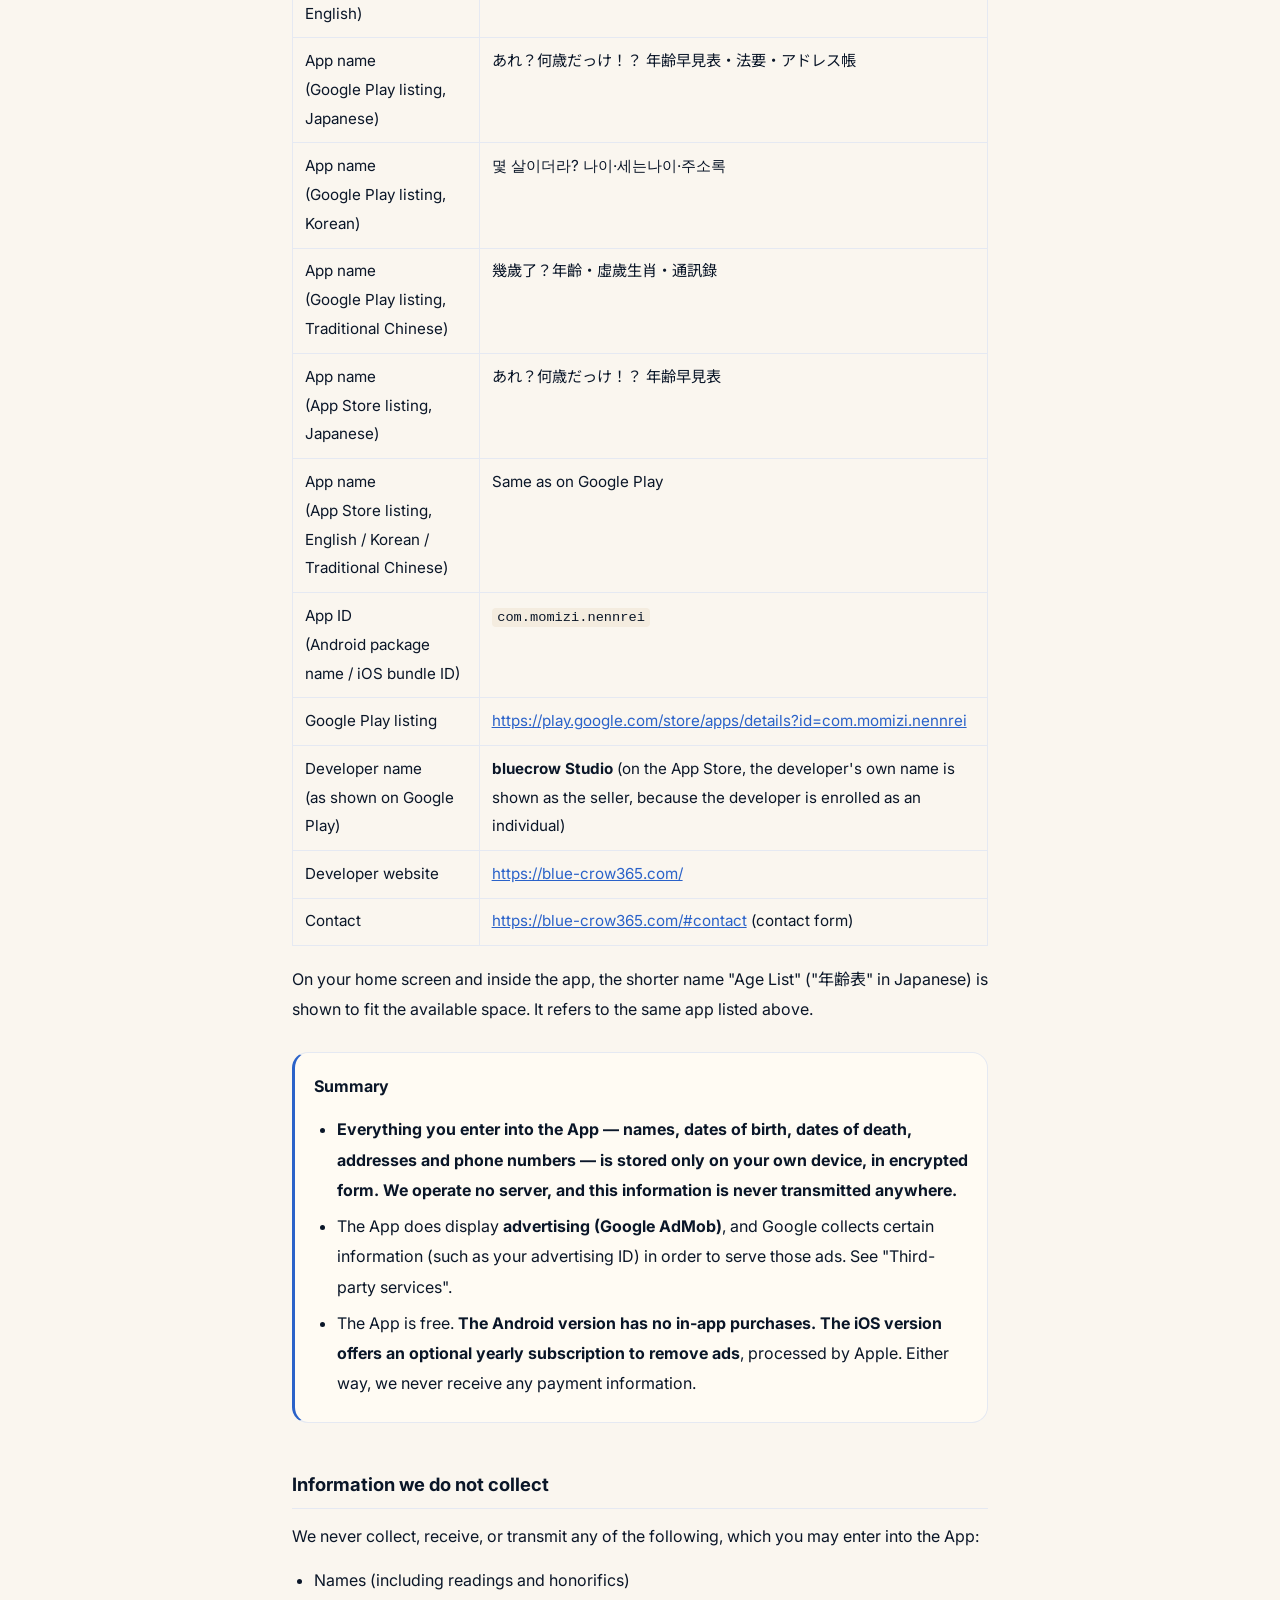
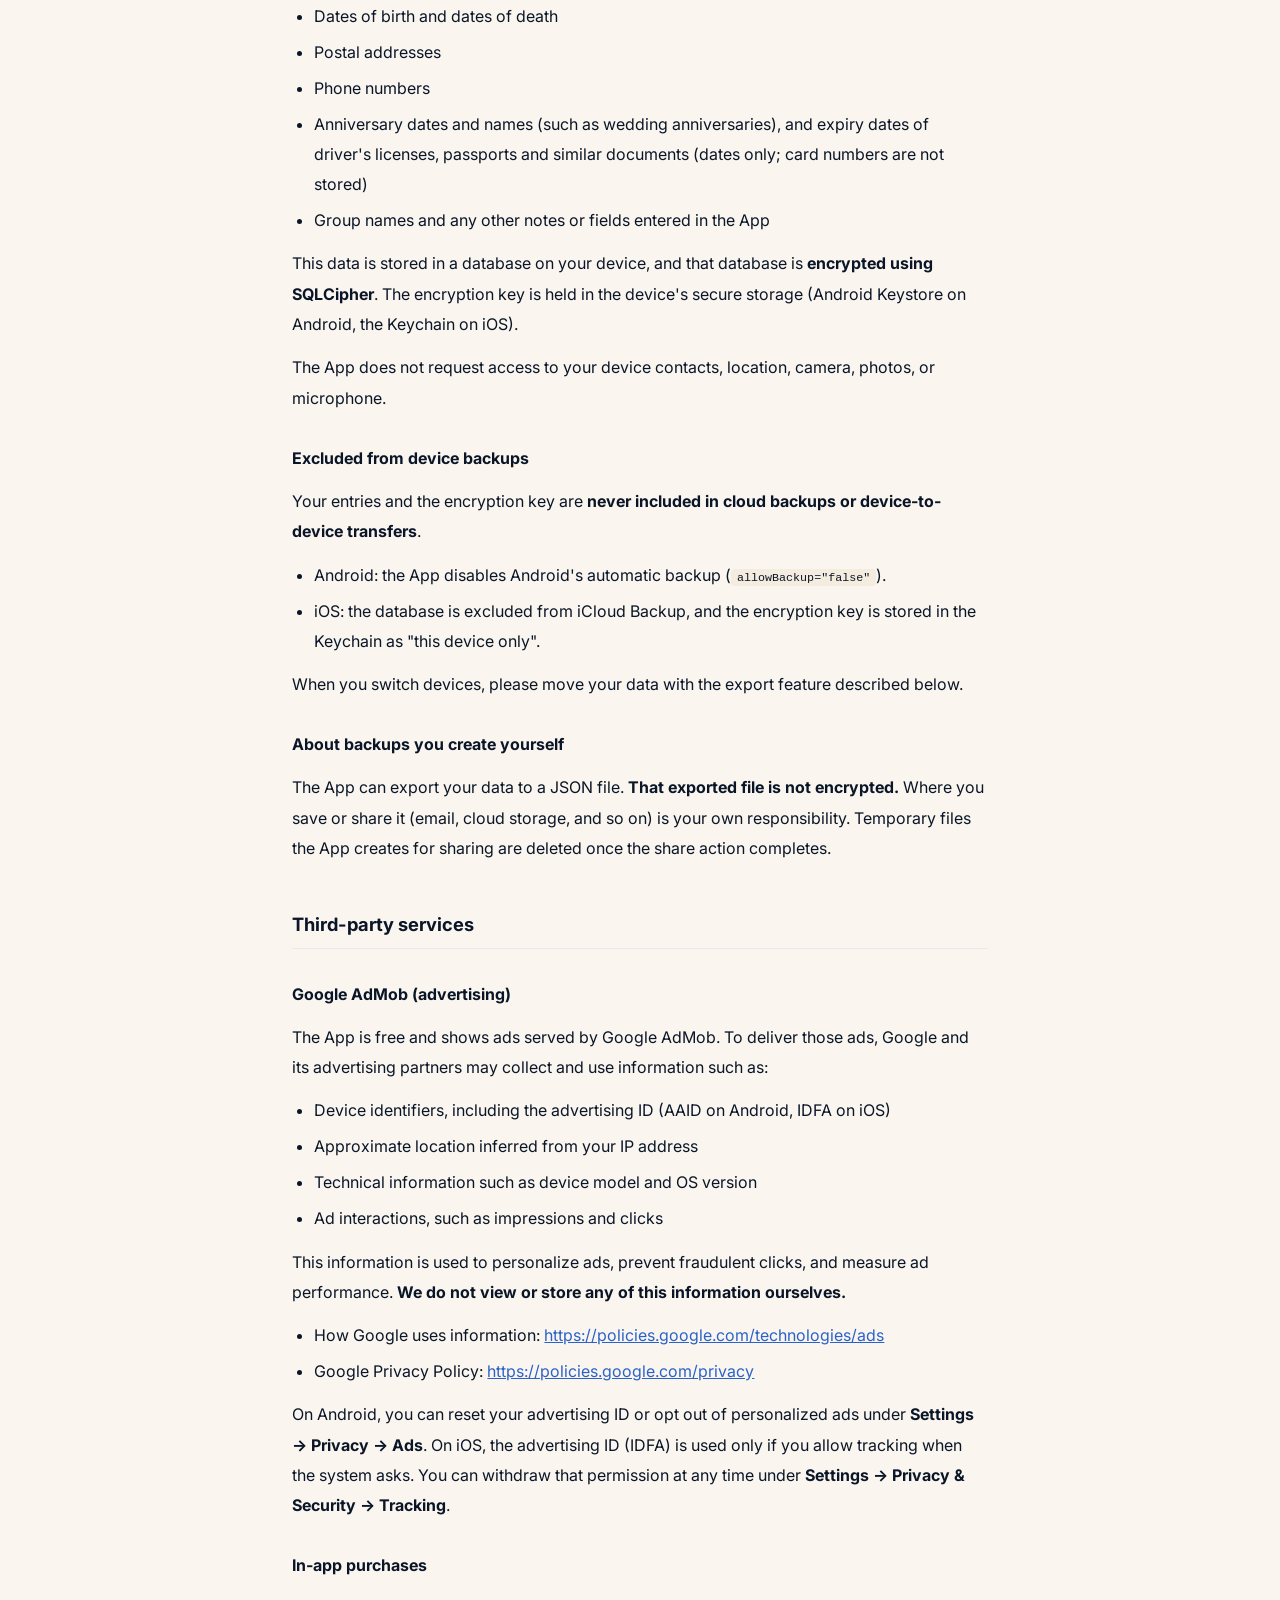
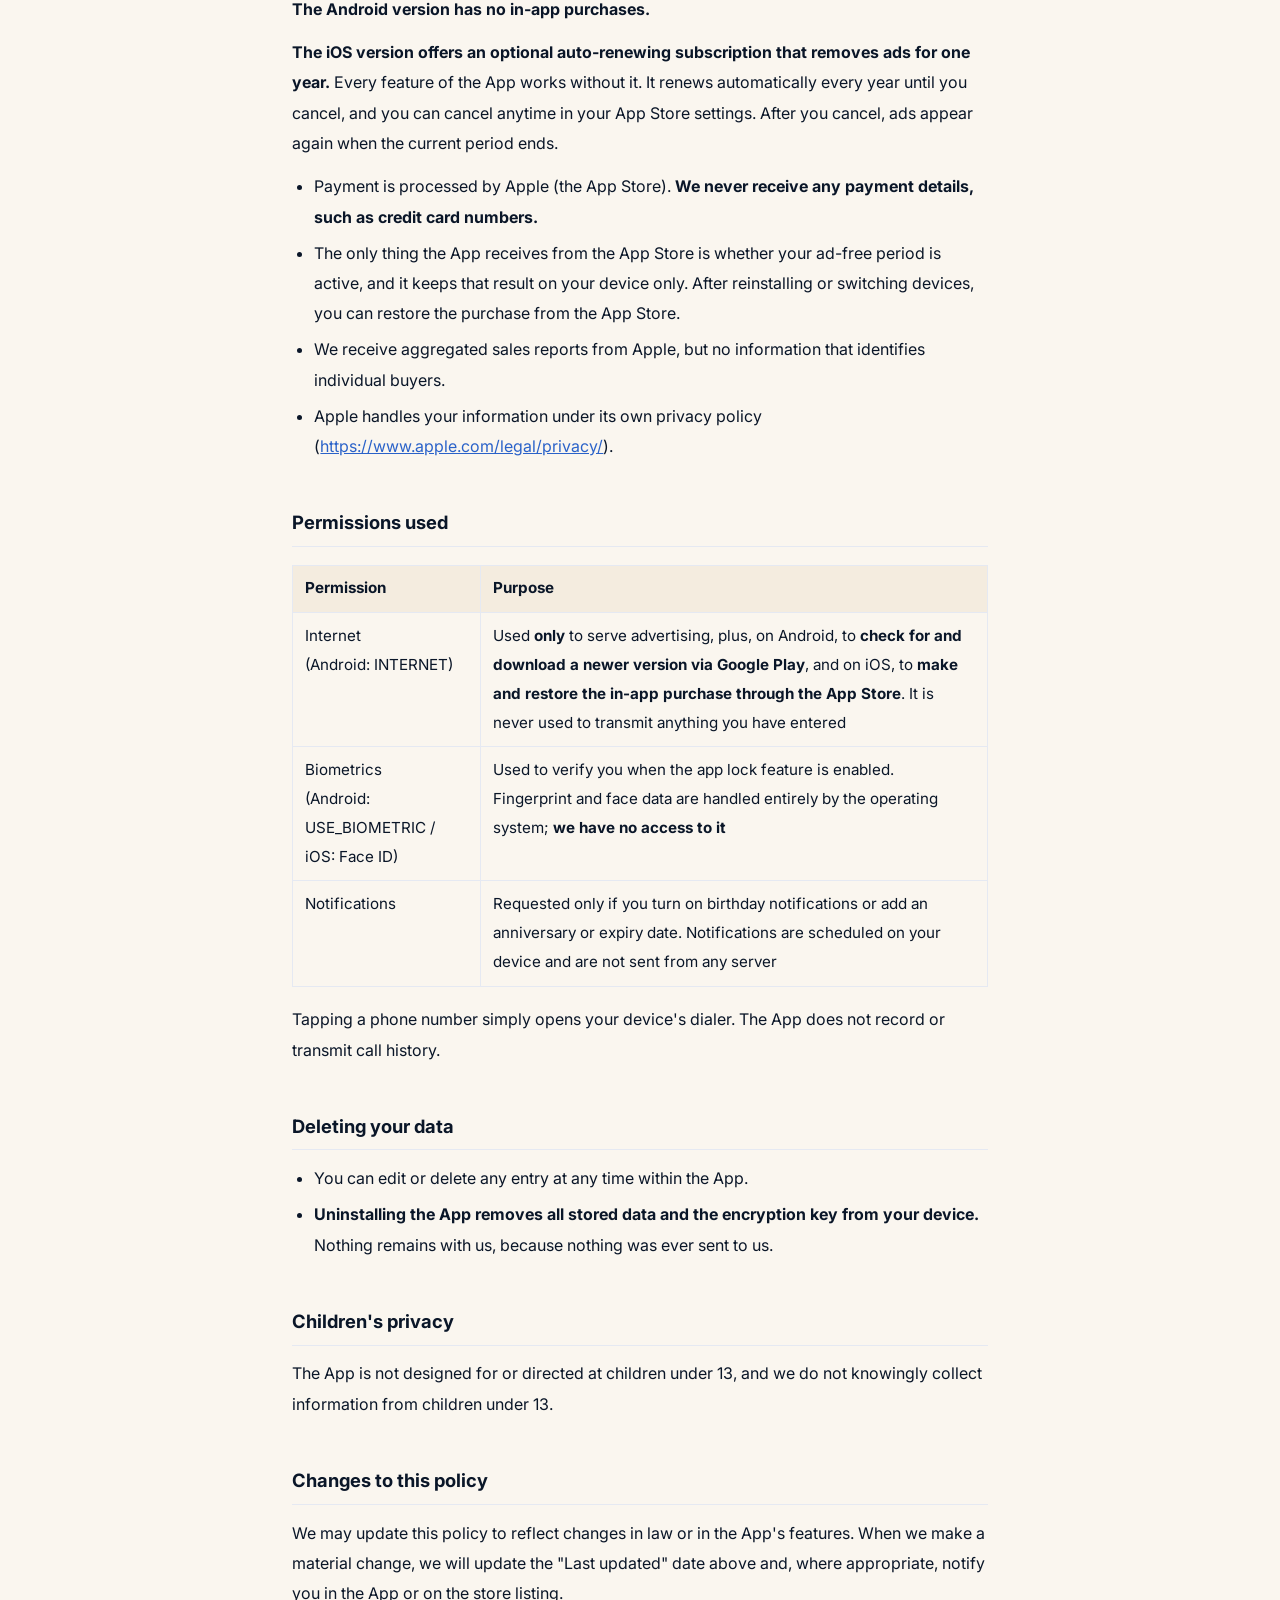
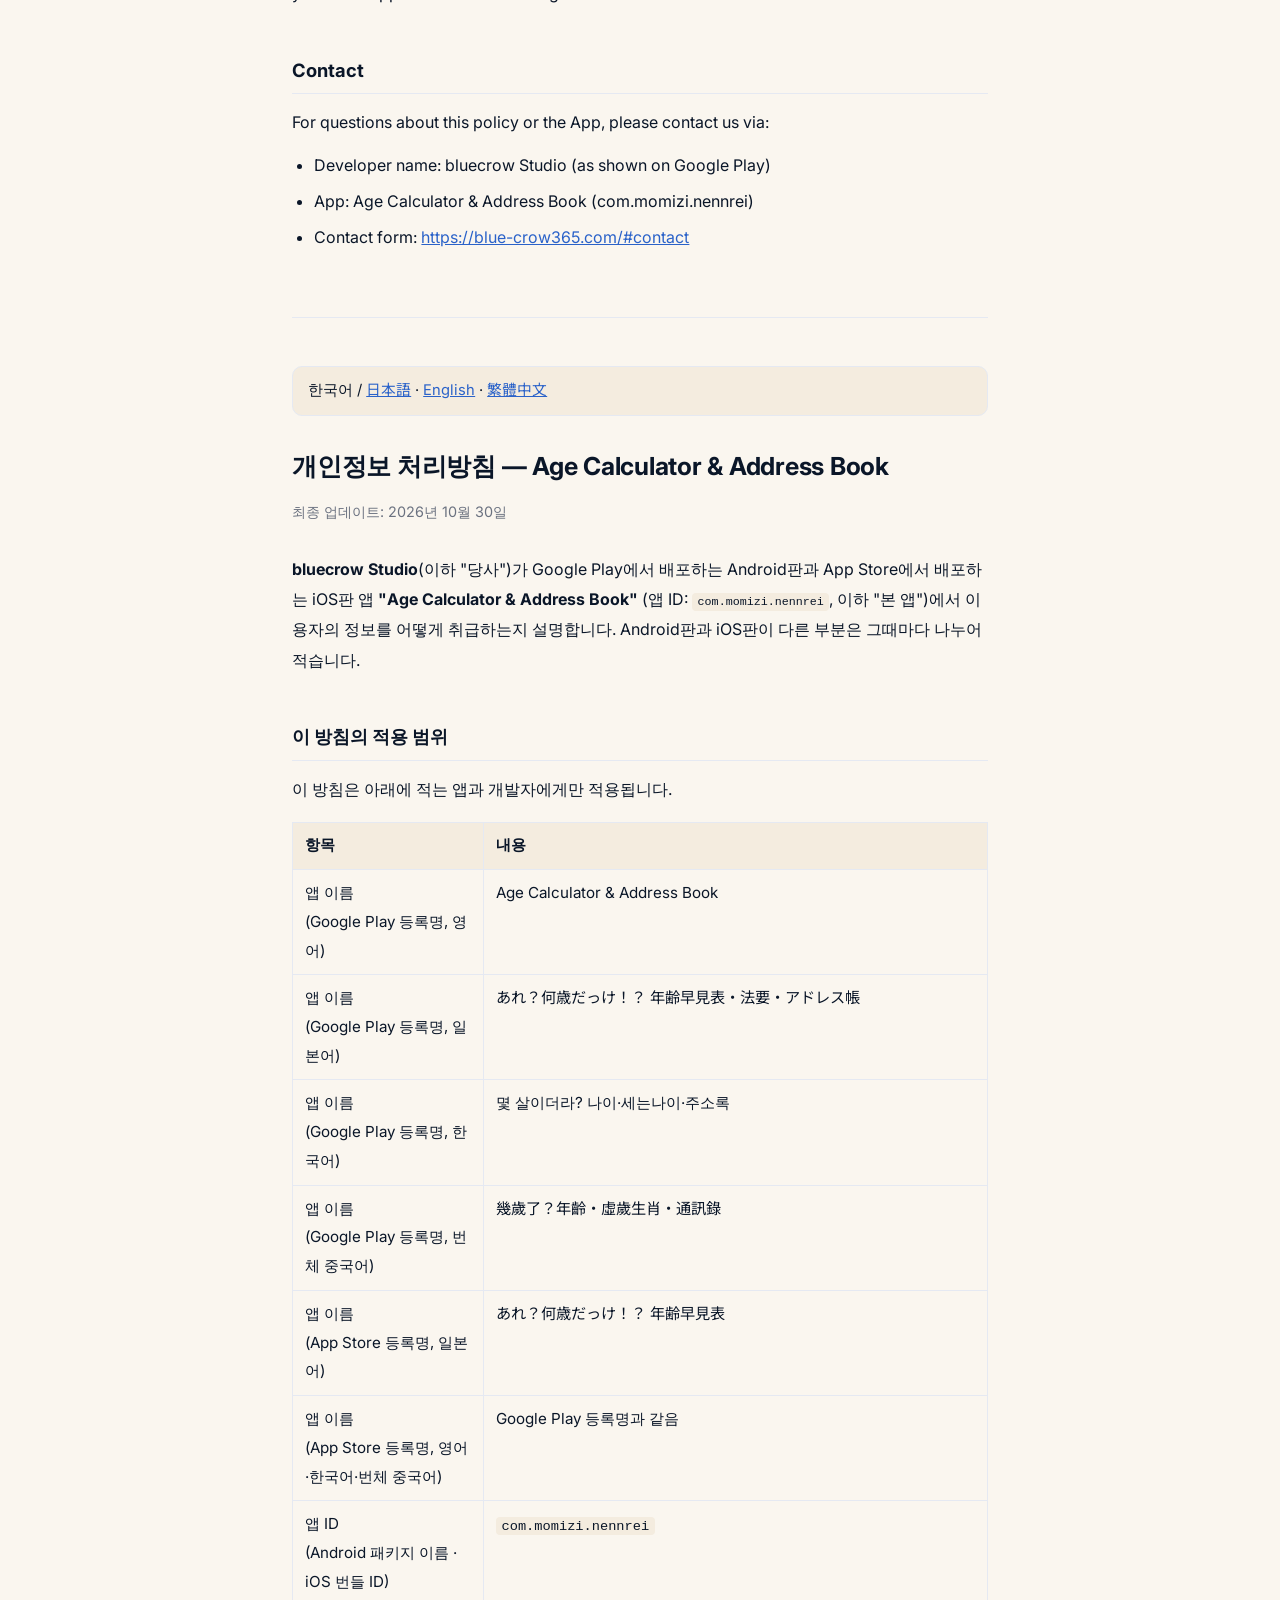
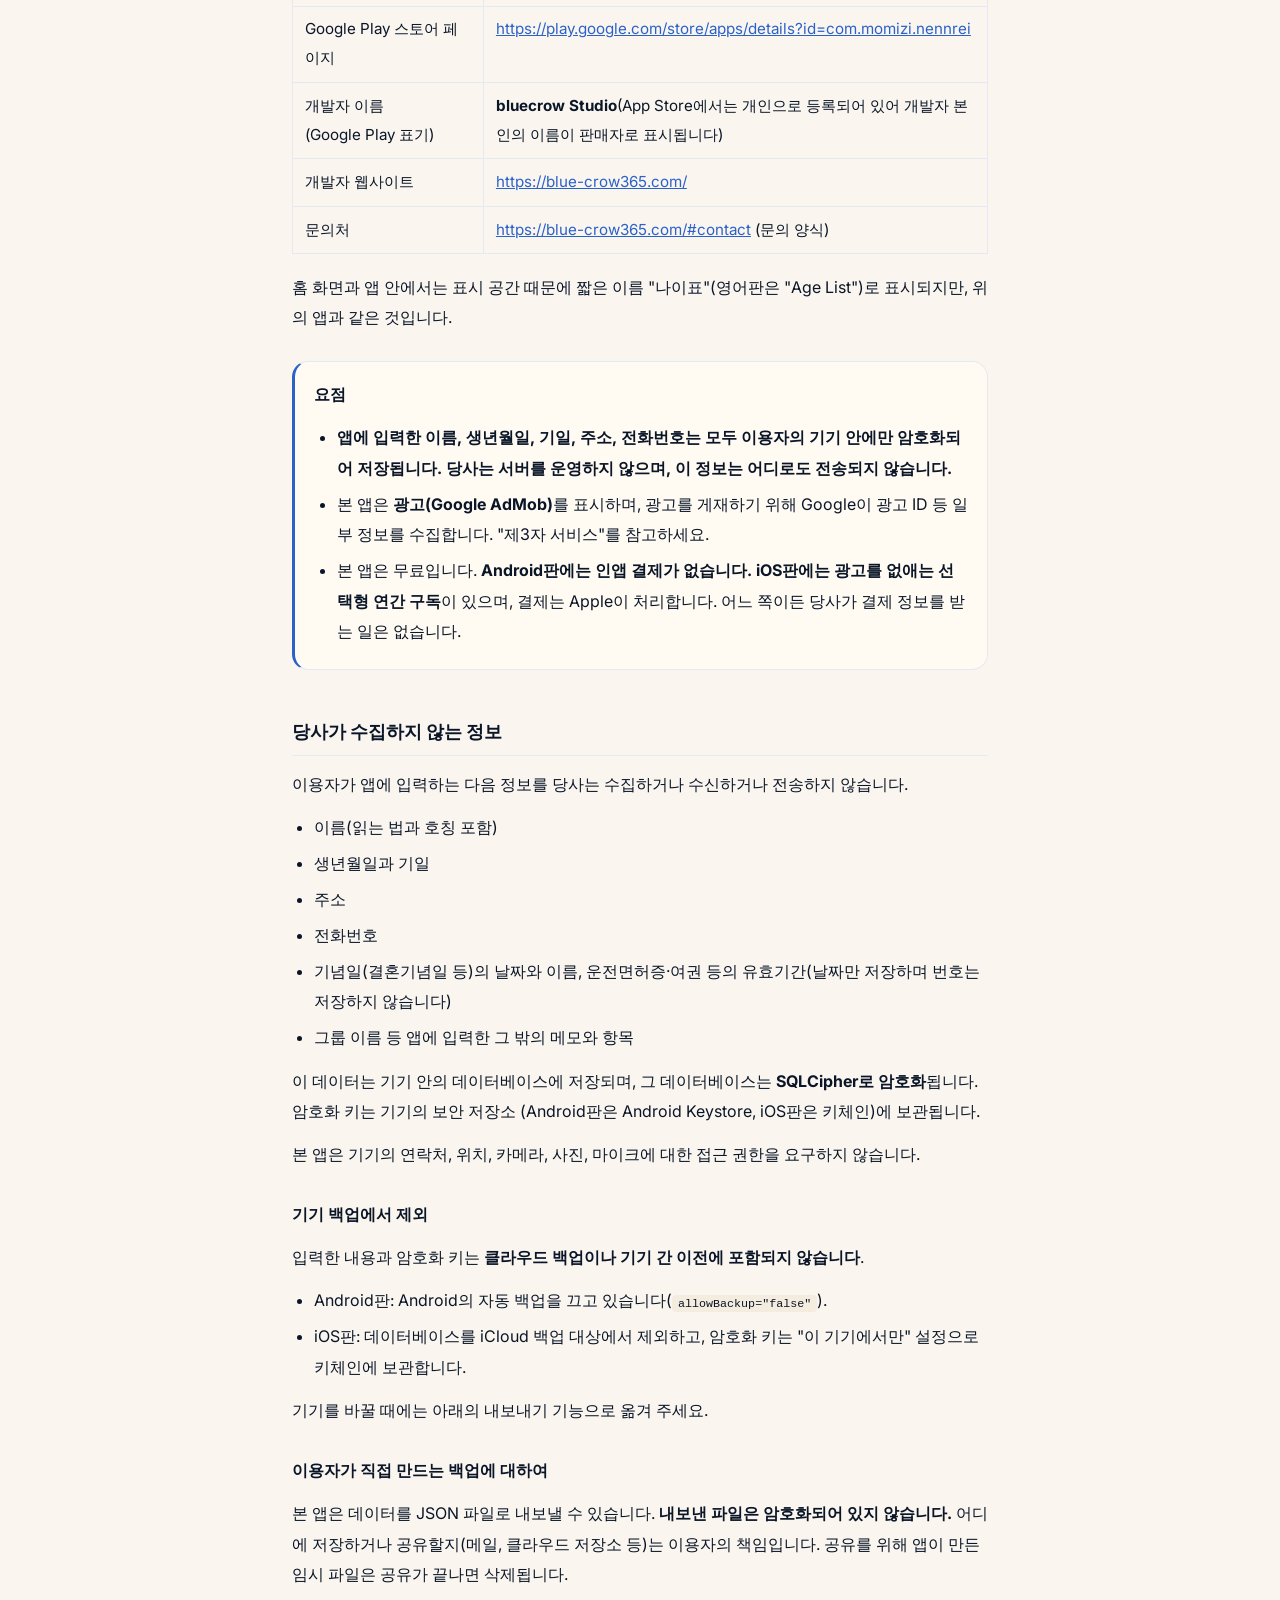
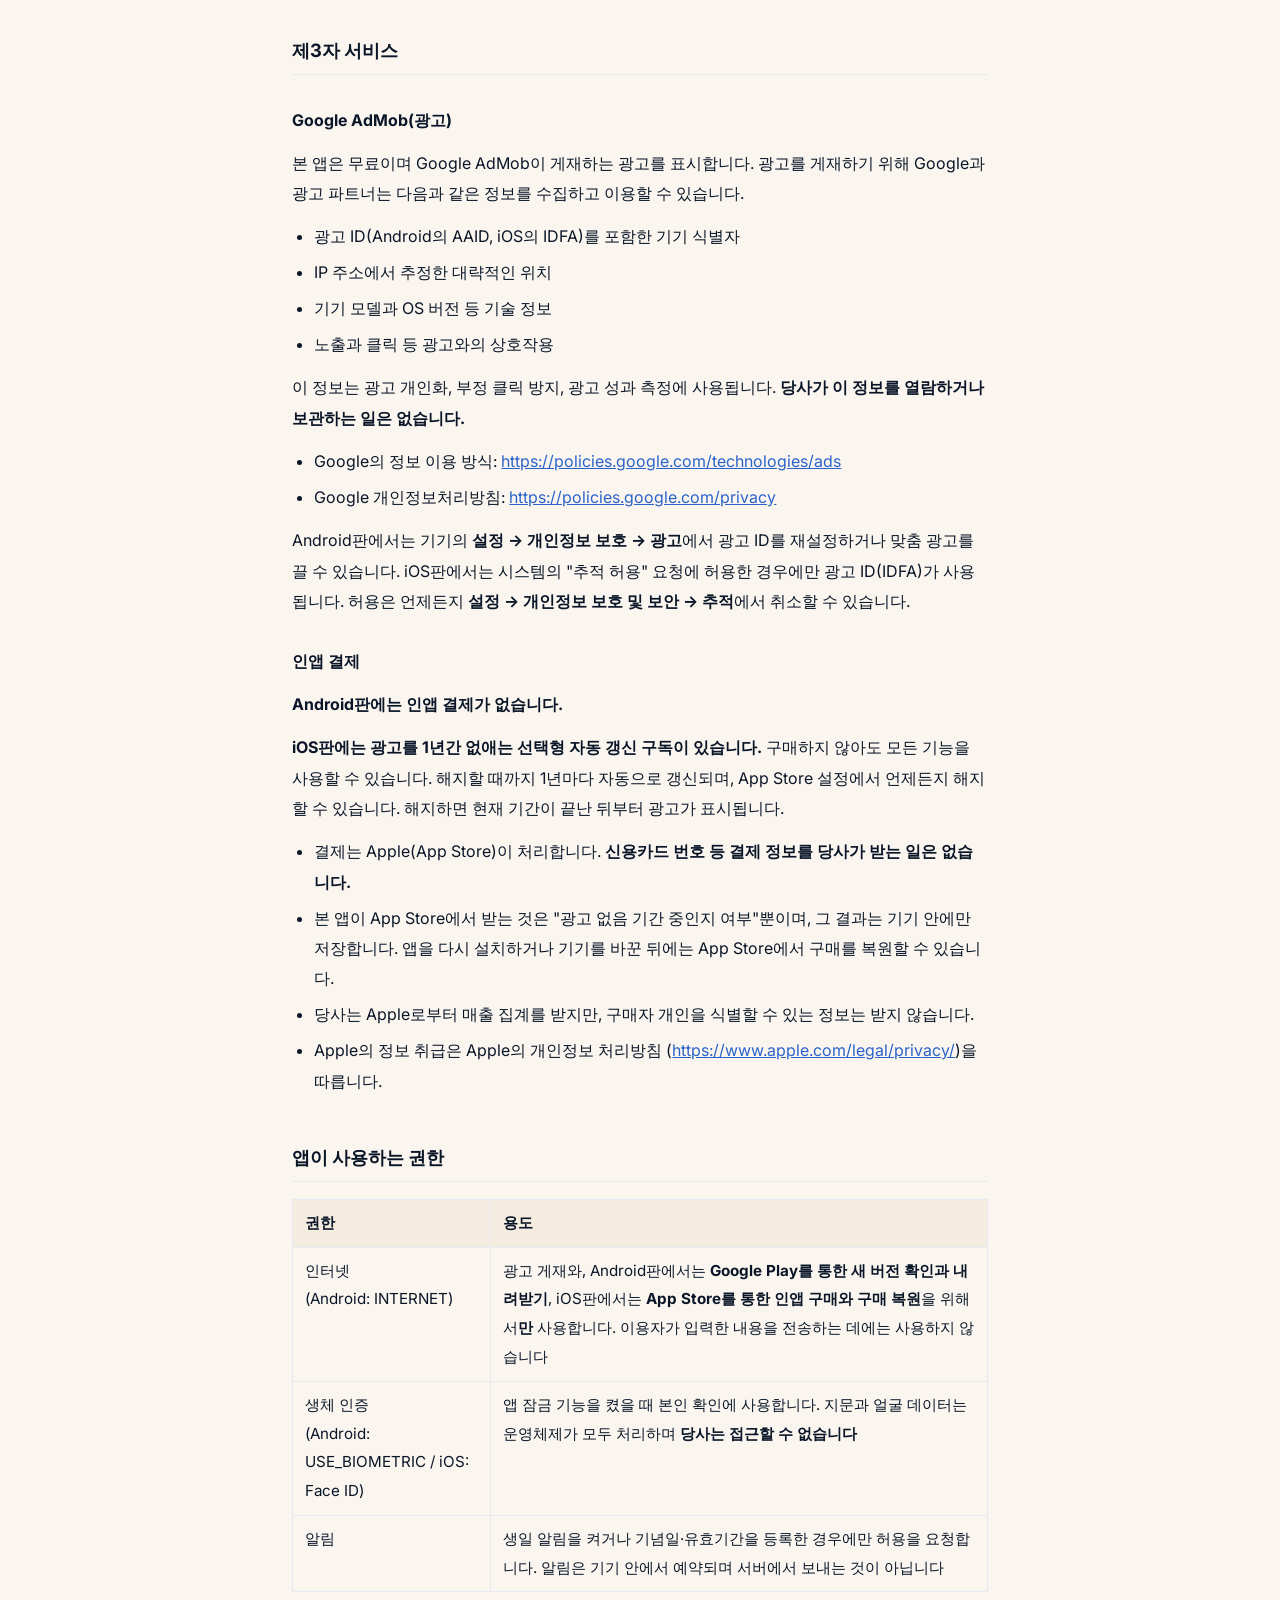
==== commit da730817: "年齢表ポリシー: App Store ページの「公開準備中」行を削除(公開後に URL を入れる) Co-Authored-By: Claude Opus 5.5 <noreply@anthropic" ====
--- a/privacy/nennrei.html
+++ b/privacy/nennrei.html
@@ -9,7 +9,7 @@
 <title>プライバシーポリシー — あれ？何歳だっけ！？ 年齢早見表・法要・アドレス帳 / Privacy Policy — Age Calculator &amp; Address Book | bluecrow Studio</title>
 
 <link rel="canonical" href="https://blue-crow365.com/privacy/nennrei.html" />
-<link rel="icon" type="image/svg+xml" href="/favicon.svg" />
+<link rel="icon" type="image/svg+xml" href="/favicon.svg?v=2" />
 
 <link rel="preconnect" href="https://fonts.googleapis.com">
 <link rel="preconnect" href="https://fonts.gstatic.com" crossorigin>
@@ -49,7 +49,6 @@
     <tr><td>アプリ名<br>（App Store 掲載名・英語／韓国語／繁体字中国語）</td><td>Google Play 掲載名と同じ</td></tr>
     <tr><td>アプリID<br>（Android のパッケージ名・iOS のバンドルID）</td><td><code>com.momizi.nennrei</code></td></tr>
     <tr><td>Google Play ストアページ</td><td><a href="https://play.google.com/store/apps/details?id=com.momizi.nennrei" target="_blank" rel="noopener noreferrer">https://play.google.com/store/apps/details?id=com.momizi.nennrei</a></td></tr>
-    <tr><td>App Store ページ</td><td>公開準備中</td></tr>
     <tr><td>デベロッパー名<br>（Google Play 掲載名）</td><td><strong>bluecrow Studio</strong>（App Store では、個人として登録しているため開発者本人の氏名が販売元として表示されます）</td></tr>
     <tr><td>開発者サイト</td><td><a href="https://blue-crow365.com/">https://blue-crow365.com/</a></td></tr>
     <tr><td>連絡先</td><td><a href="/#contact">https://blue-crow365.com/#contact</a>（お問い合わせフォーム）</td></tr>
@@ -246,7 +245,6 @@
     <tr><td>App name<br>(App Store listing, English / Korean / Traditional Chinese)</td><td>Same as on Google Play</td></tr>
     <tr><td>App ID<br>(Android package name / iOS bundle ID)</td><td><code>com.momizi.nennrei</code></td></tr>
     <tr><td>Google Play listing</td><td><a href="https://play.google.com/store/apps/details?id=com.momizi.nennrei" target="_blank" rel="noopener noreferrer">https://play.google.com/store/apps/details?id=com.momizi.nennrei</a></td></tr>
-    <tr><td>App Store listing</td><td>Coming soon</td></tr>
     <tr><td>Developer name<br>(as shown on Google Play)</td><td><strong>bluecrow Studio</strong> (on the App Store, the developer's own name is shown as the seller, because the developer is enrolled as an individual)</td></tr>
     <tr><td>Developer website</td><td><a href="https://blue-crow365.com/">https://blue-crow365.com/</a></td></tr>
     <tr><td>Contact</td><td><a href="/#contact">https://blue-crow365.com/#contact</a> (contact form)</td></tr>
@@ -447,7 +445,6 @@
     <tr><td>앱 이름<br>(App Store 등록명, 영어·한국어·번체 중국어)</td><td>Google Play 등록명과 같음</td></tr>
     <tr><td>앱 ID<br>(Android 패키지 이름 · iOS 번들 ID)</td><td><code>com.momizi.nennrei</code></td></tr>
     <tr><td>Google Play 스토어 페이지</td><td><a href="https://play.google.com/store/apps/details?id=com.momizi.nennrei" target="_blank" rel="noopener noreferrer">https://play.google.com/store/apps/details?id=com.momizi.nennrei</a></td></tr>
-    <tr><td>App Store 페이지</td><td>출시 준비 중</td></tr>
     <tr><td>개발자 이름<br>(Google Play 표기)</td><td><strong>bluecrow Studio</strong>(App Store에서는 개인으로 등록되어 있어 개발자 본인의 이름이 판매자로 표시됩니다)</td></tr>
     <tr><td>개발자 웹사이트</td><td><a href="https://blue-crow365.com/">https://blue-crow365.com/</a></td></tr>
     <tr><td>문의처</td><td><a href="/#contact">https://blue-crow365.com/#contact</a> (문의 양식)</td></tr>
@@ -643,7 +640,6 @@
     <tr><td>應用程式名稱<br>（App Store 刊登名稱・英文／韓文／繁體中文）</td><td>與 Google Play 刊登名稱相同</td></tr>
     <tr><td>應用程式 ID<br>（Android 套件名稱・iOS Bundle ID）</td><td><code>com.momizi.nennrei</code></td></tr>
     <tr><td>Google Play 商店頁面</td><td><a href="https://play.google.com/store/apps/details?id=com.momizi.nennrei" target="_blank" rel="noopener noreferrer">https://play.google.com/store/apps/details?id=com.momizi.nennrei</a></td></tr>
-    <tr><td>App Store 頁面</td><td>準備上架中</td></tr>
     <tr><td>開發者名稱<br>（Google Play 顯示名稱）</td><td><strong>bluecrow Studio</strong>（在 App Store 上，因以個人身分註冊，賣方欄位會顯示開發者本人的姓名）</td></tr>
     <tr><td>開發者網站</td><td><a href="https://blue-crow365.com/">https://blue-crow365.com/</a></td></tr>
     <tr><td>聯絡方式</td><td><a href="/#contact">https://blue-crow365.com/#contact</a>（聯絡表單）</td></tr>
